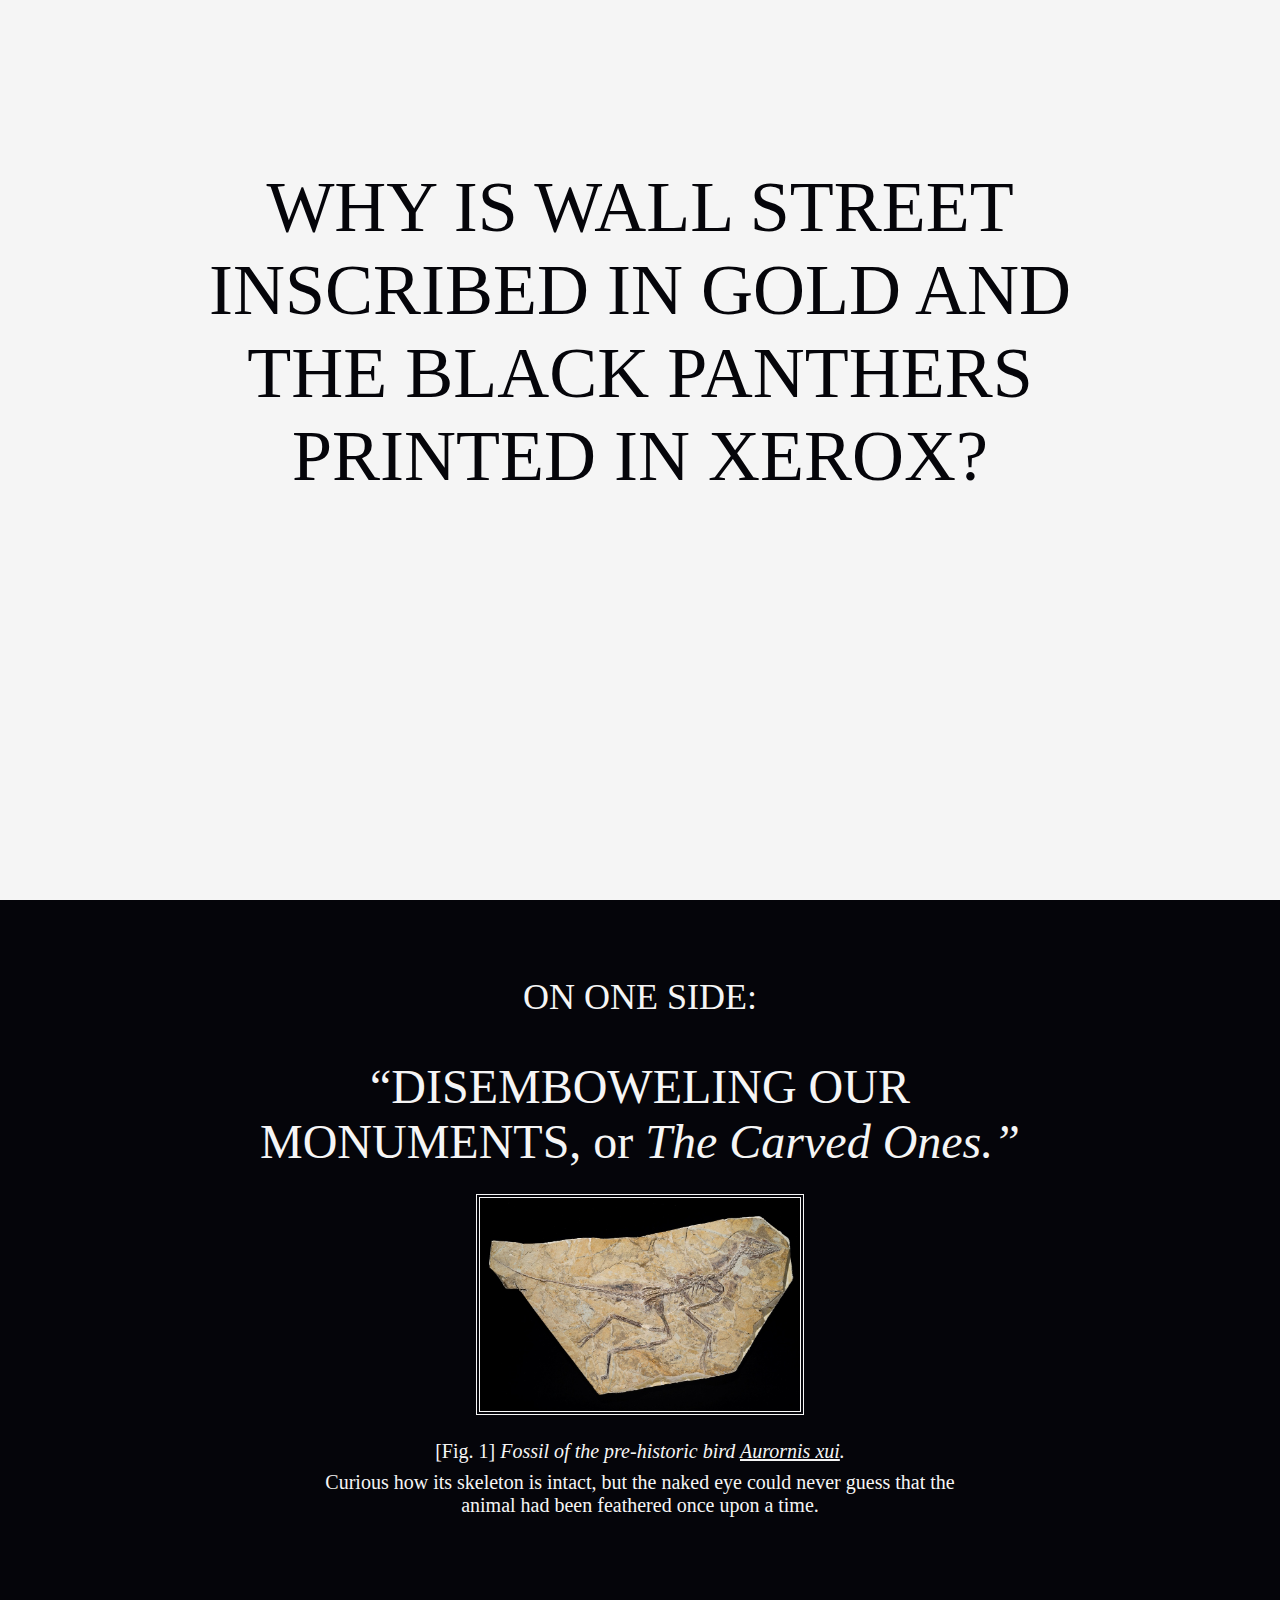
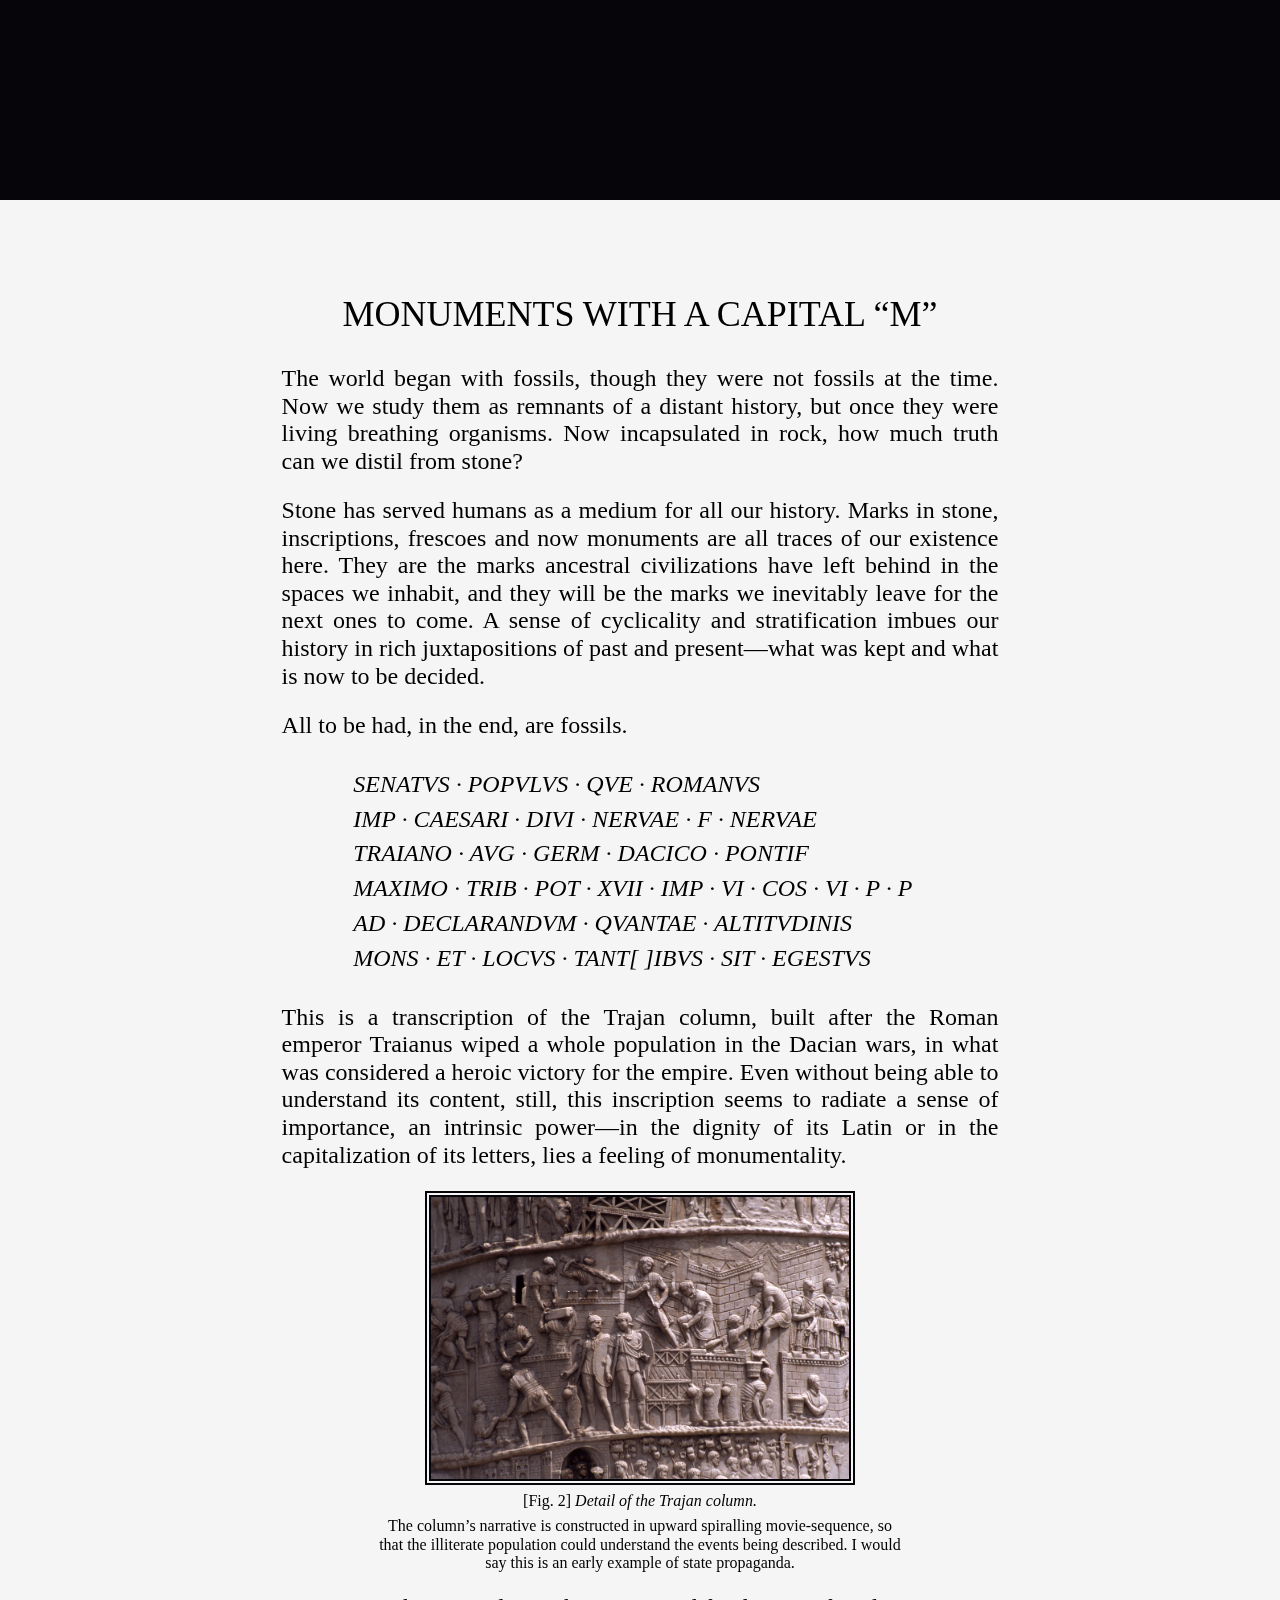
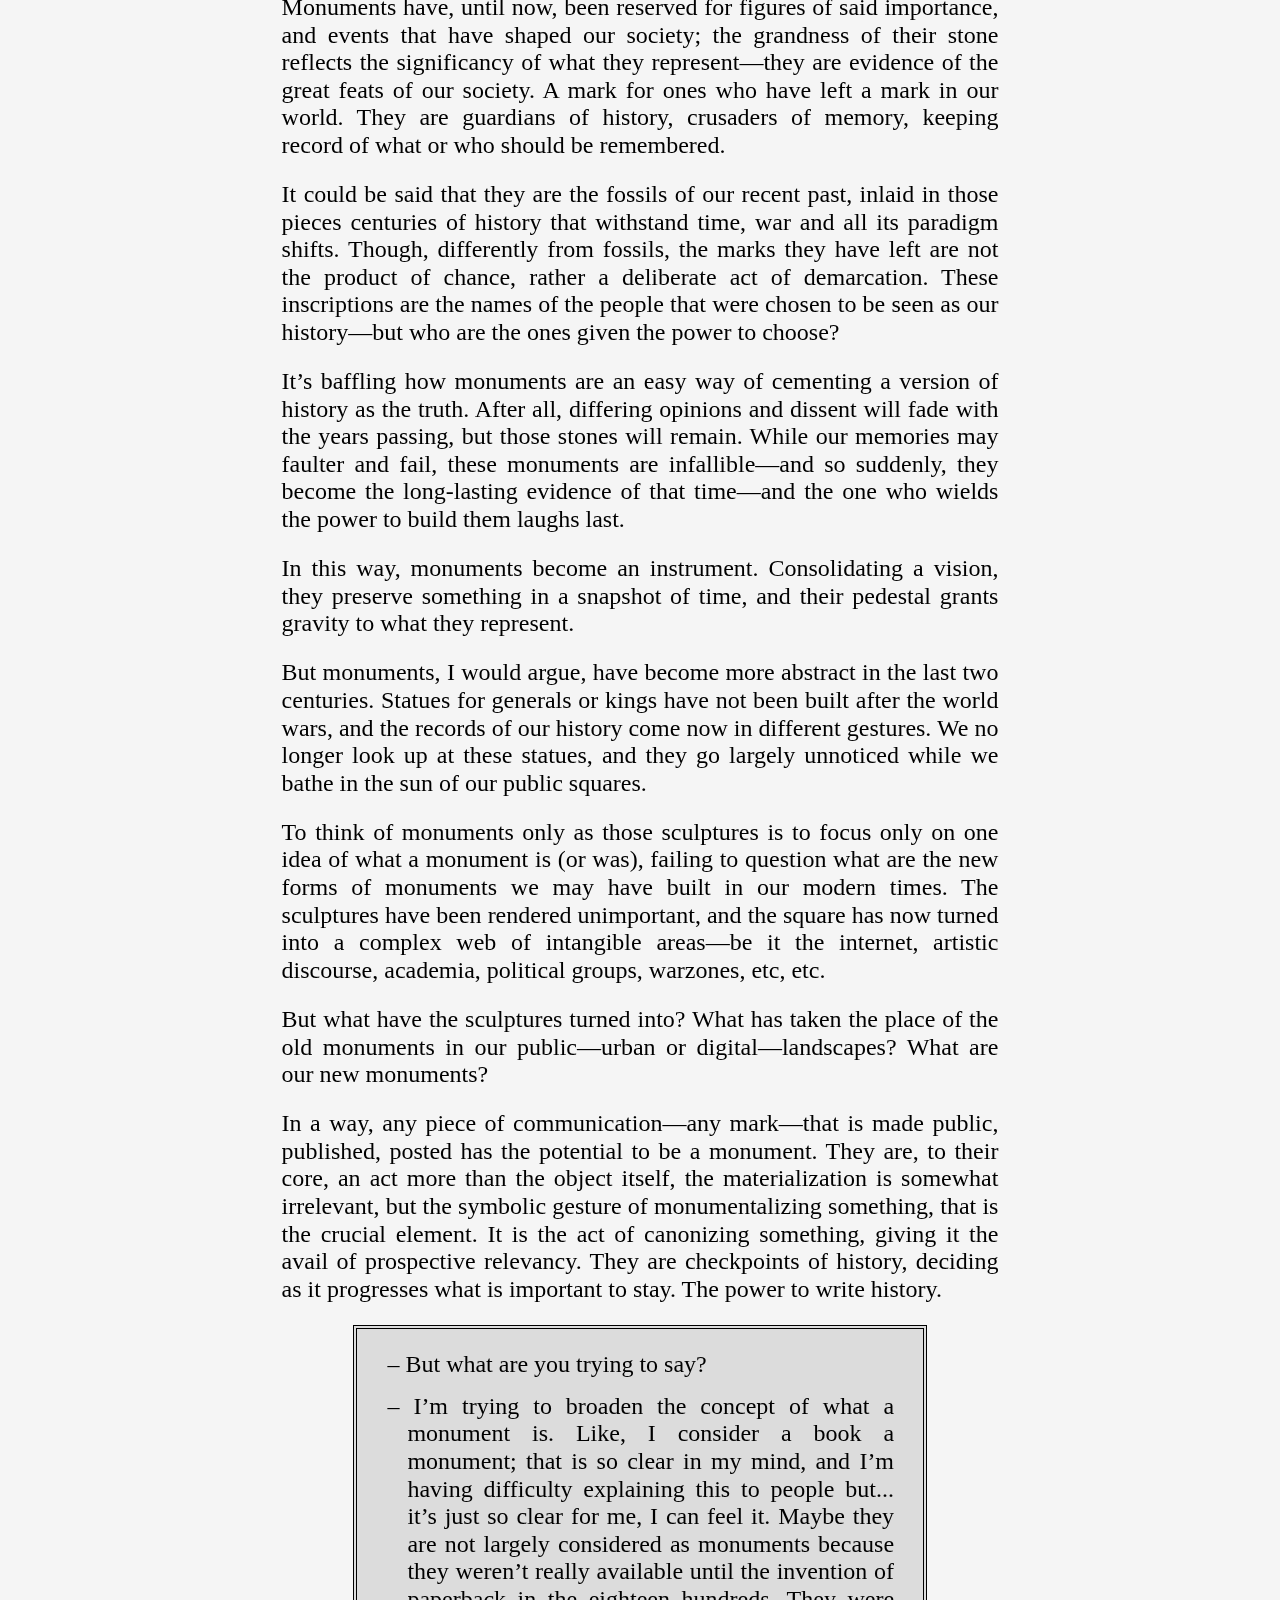
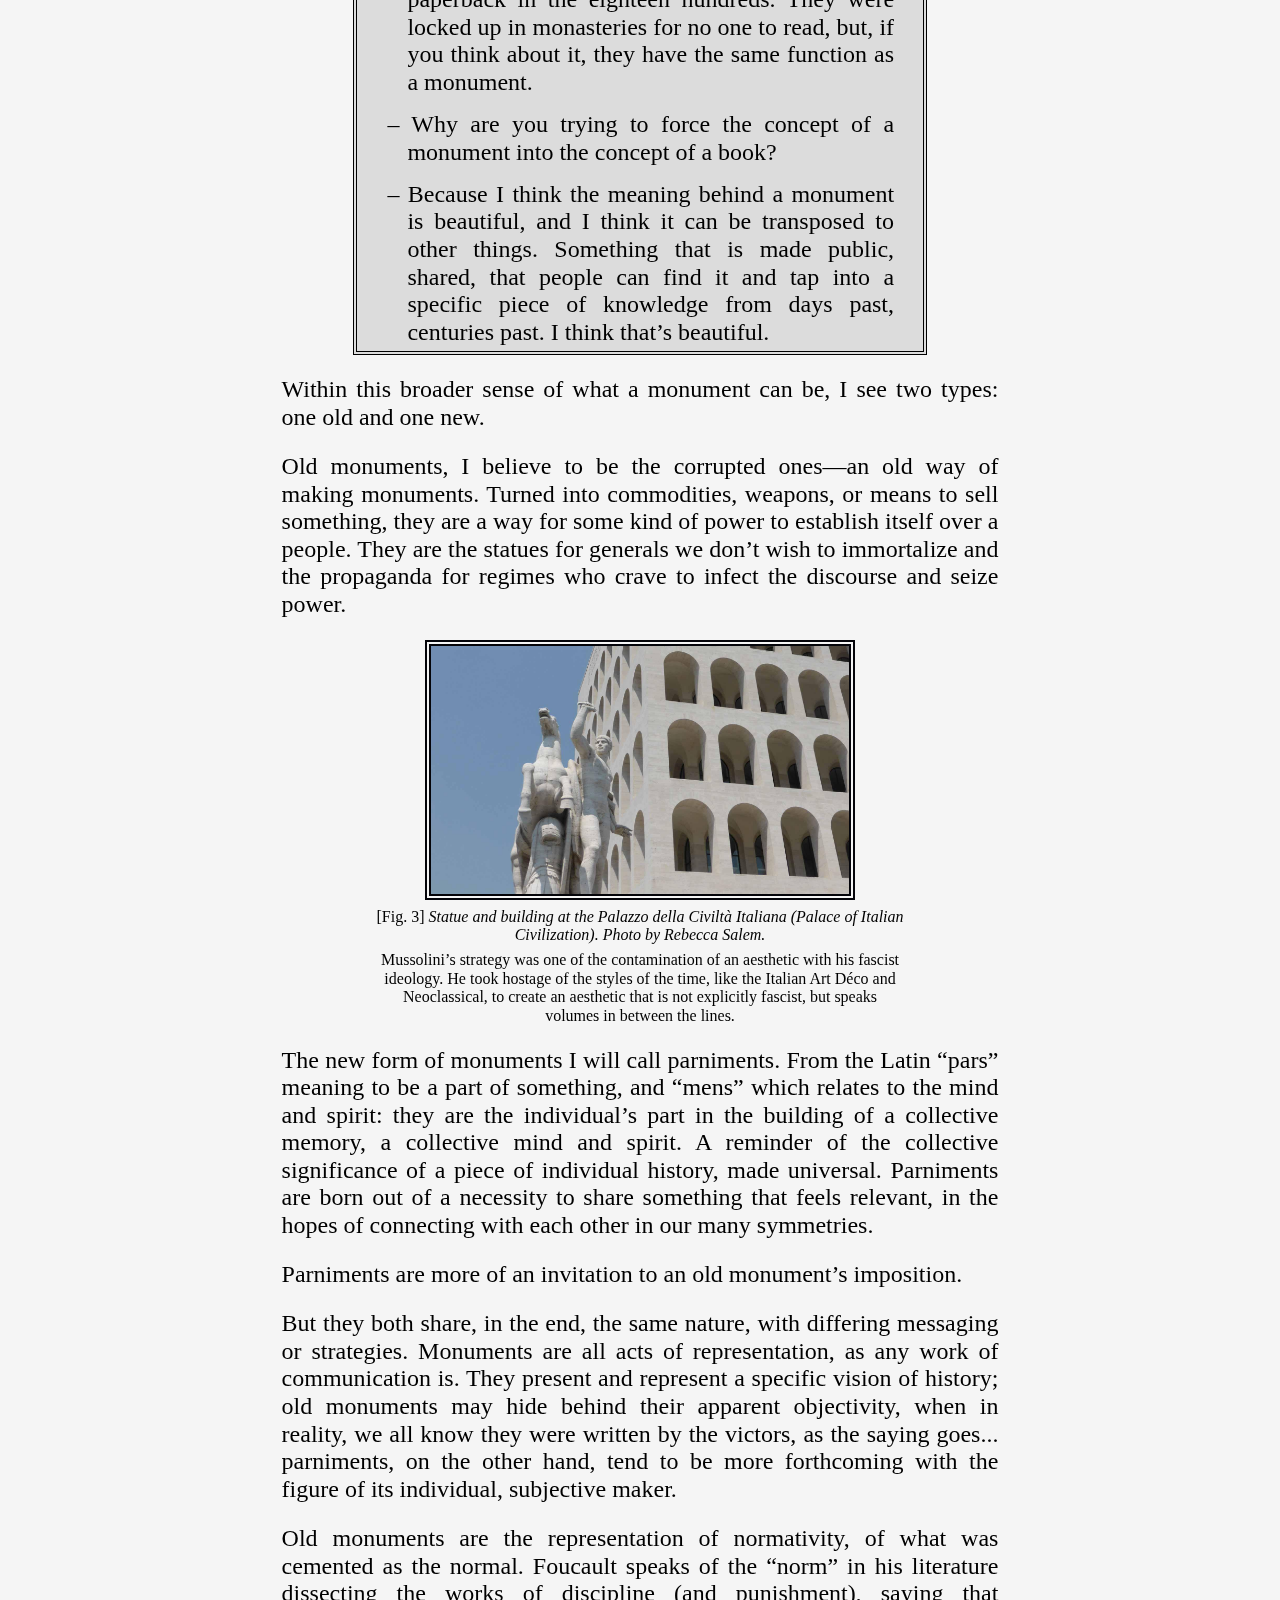
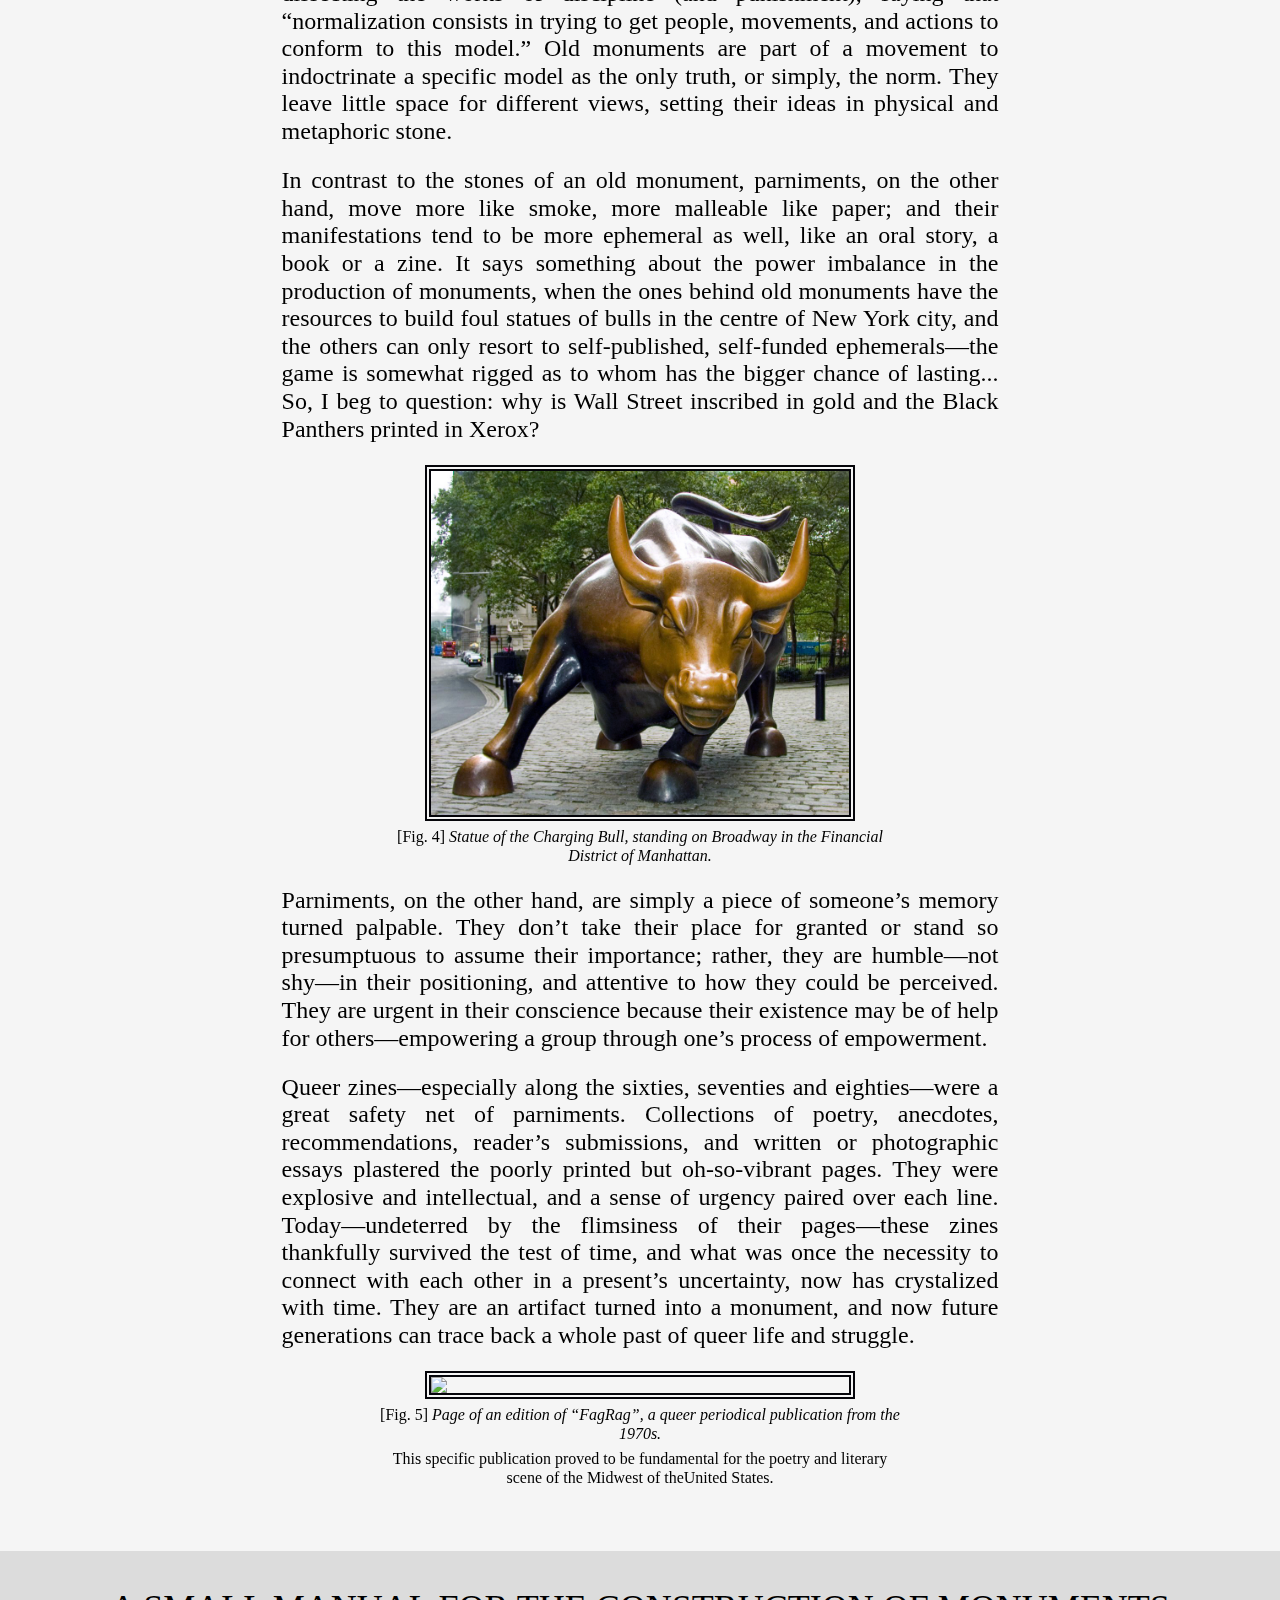
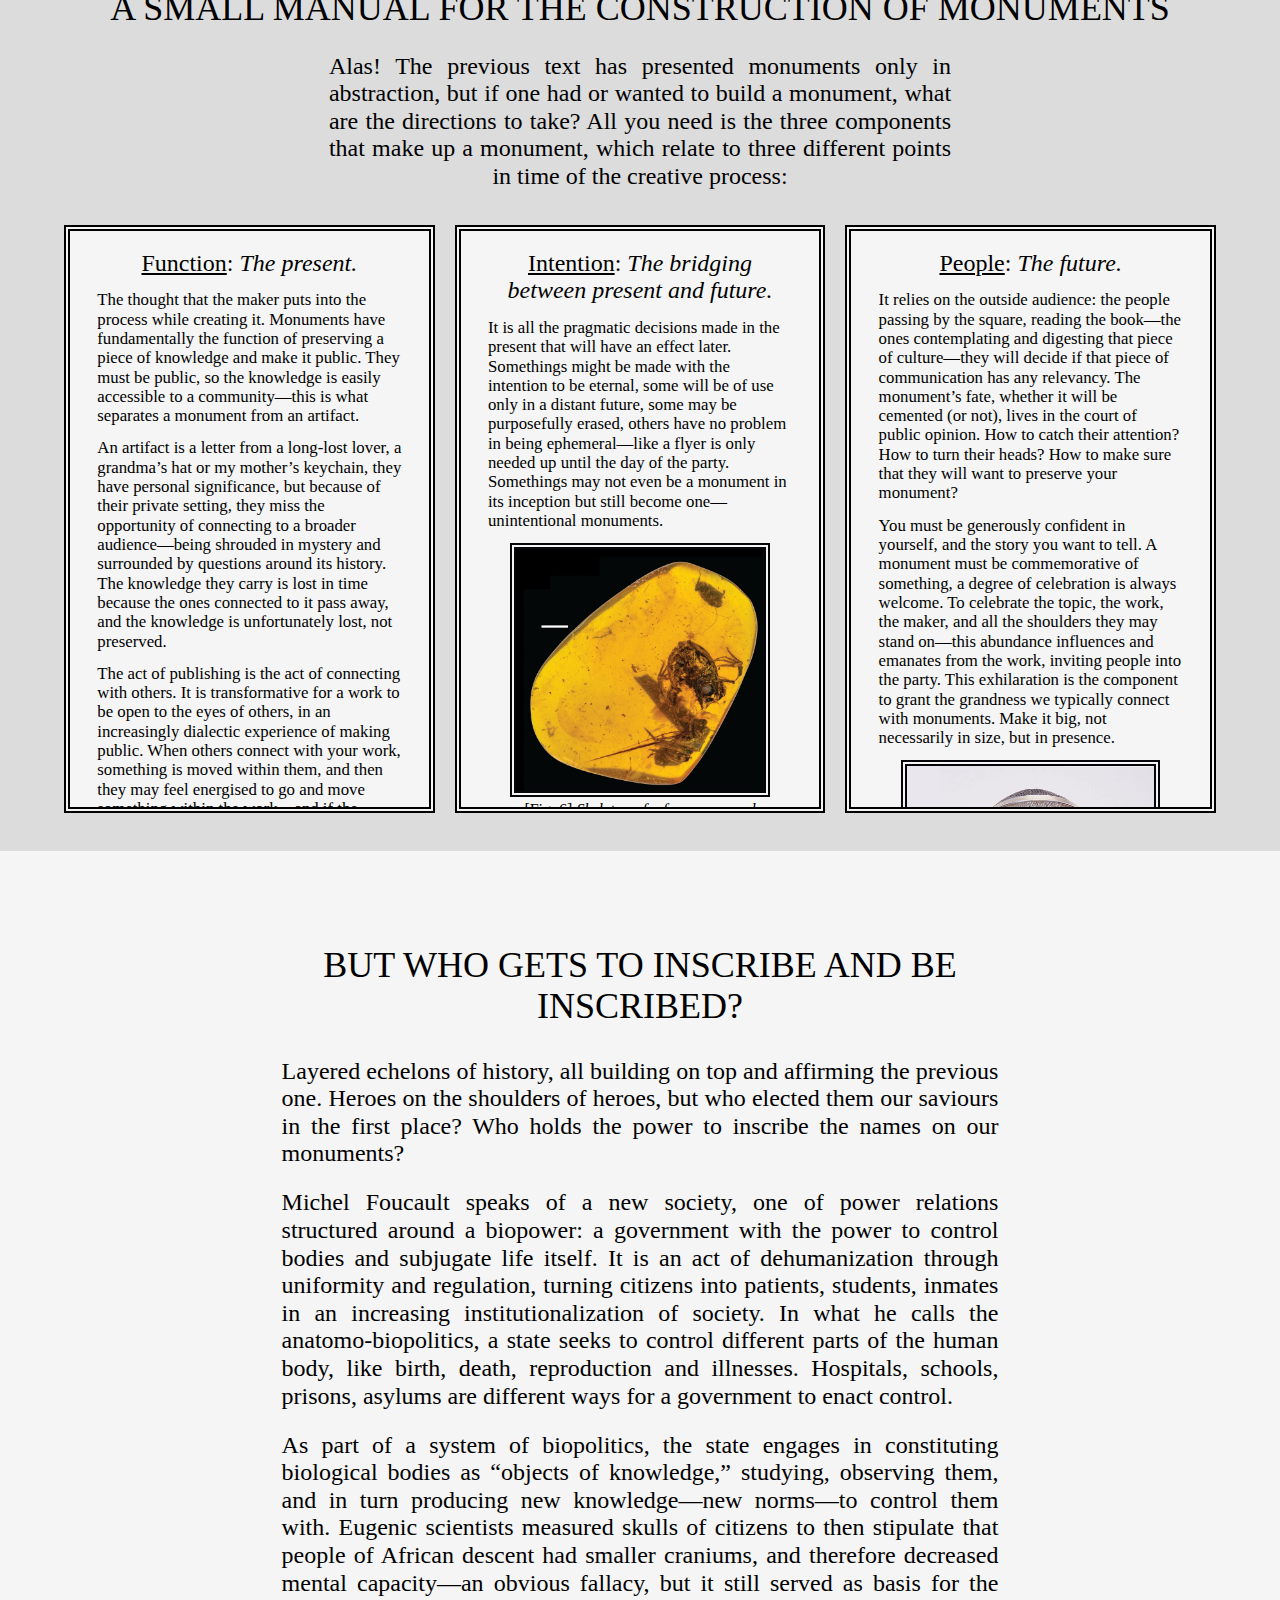
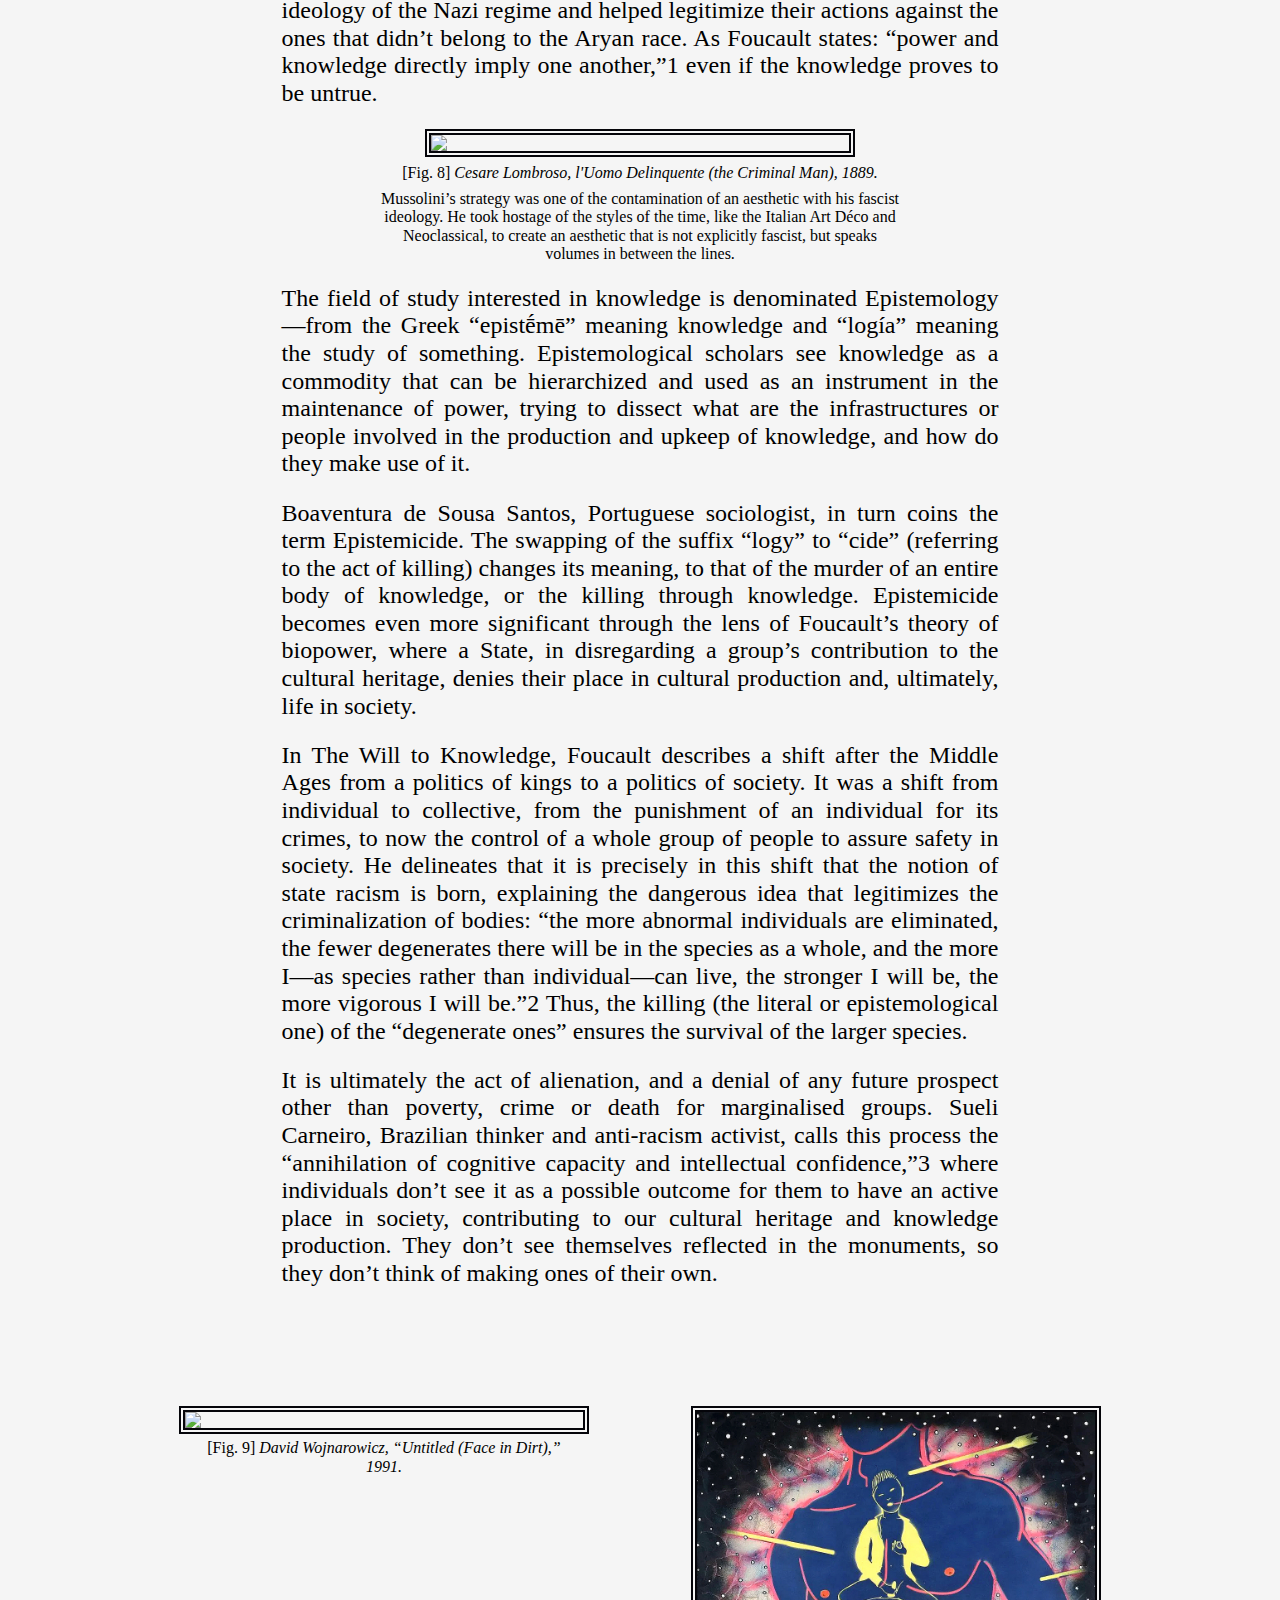
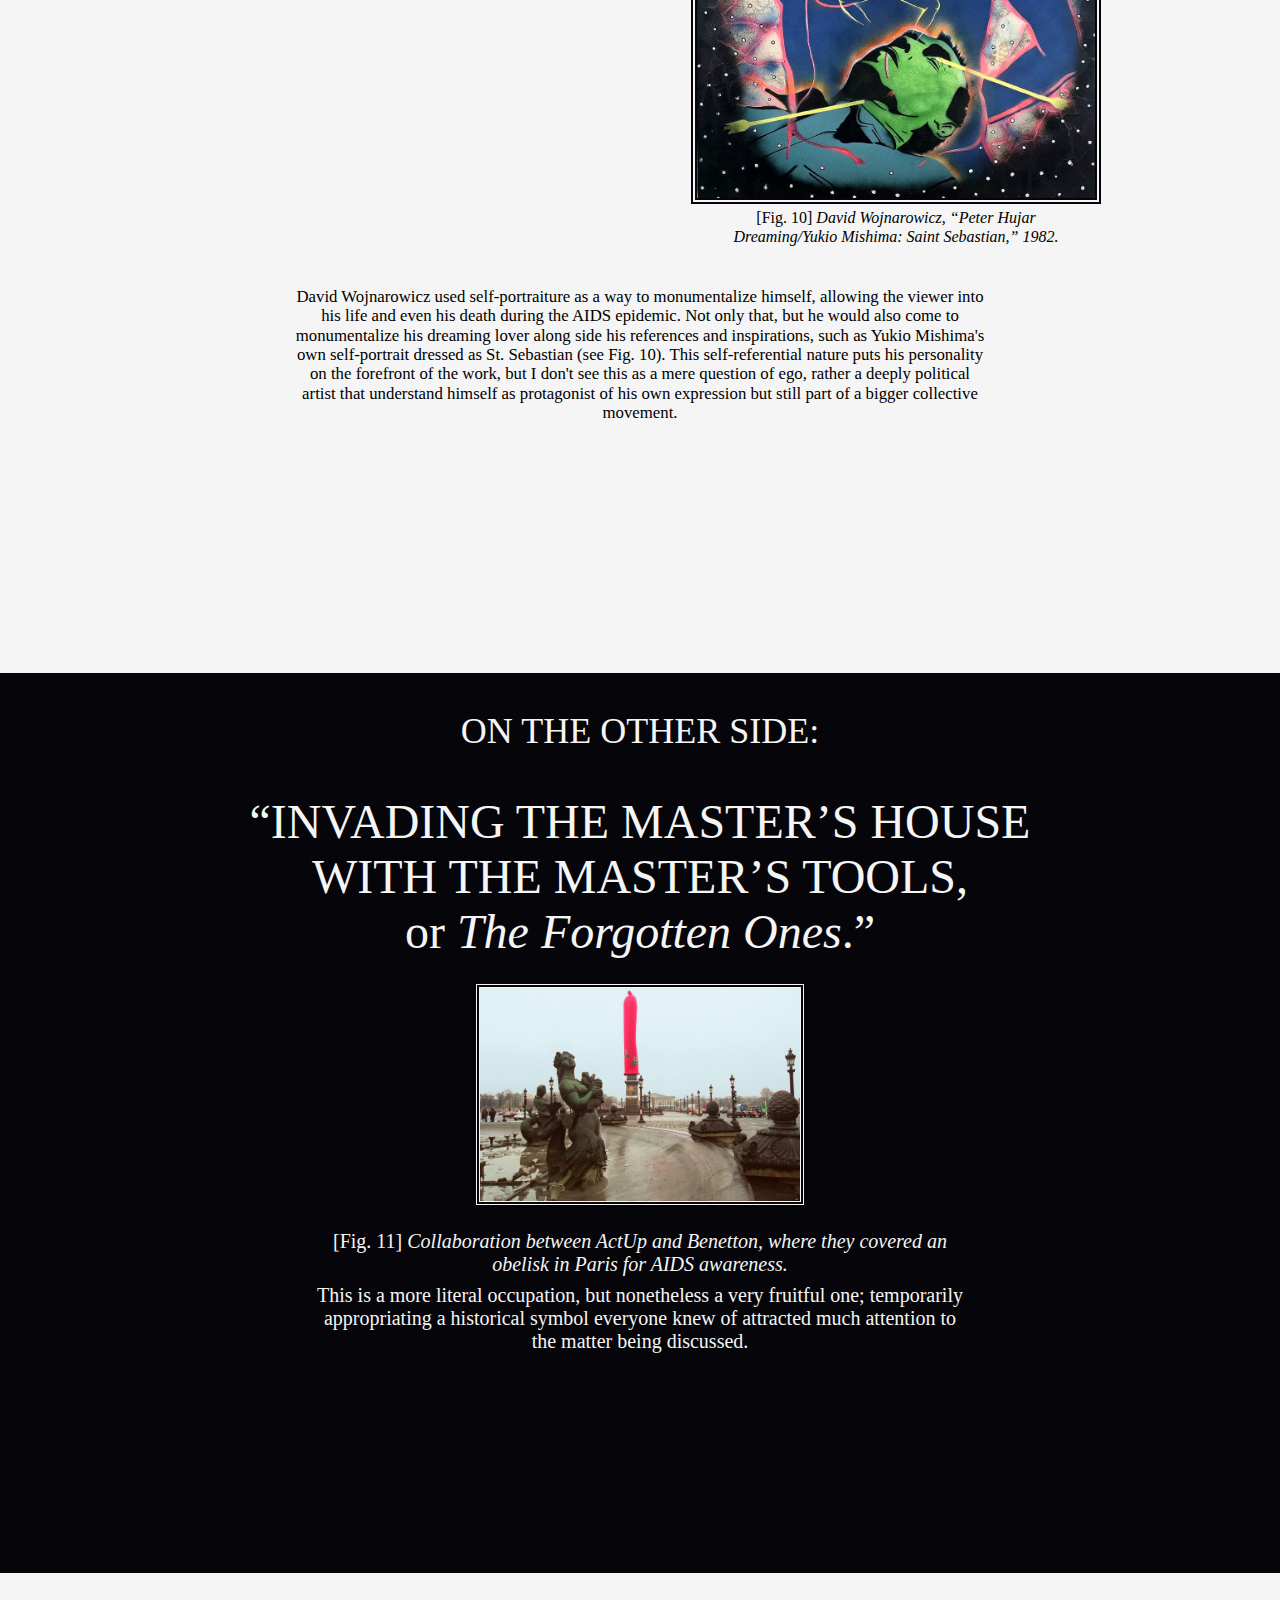
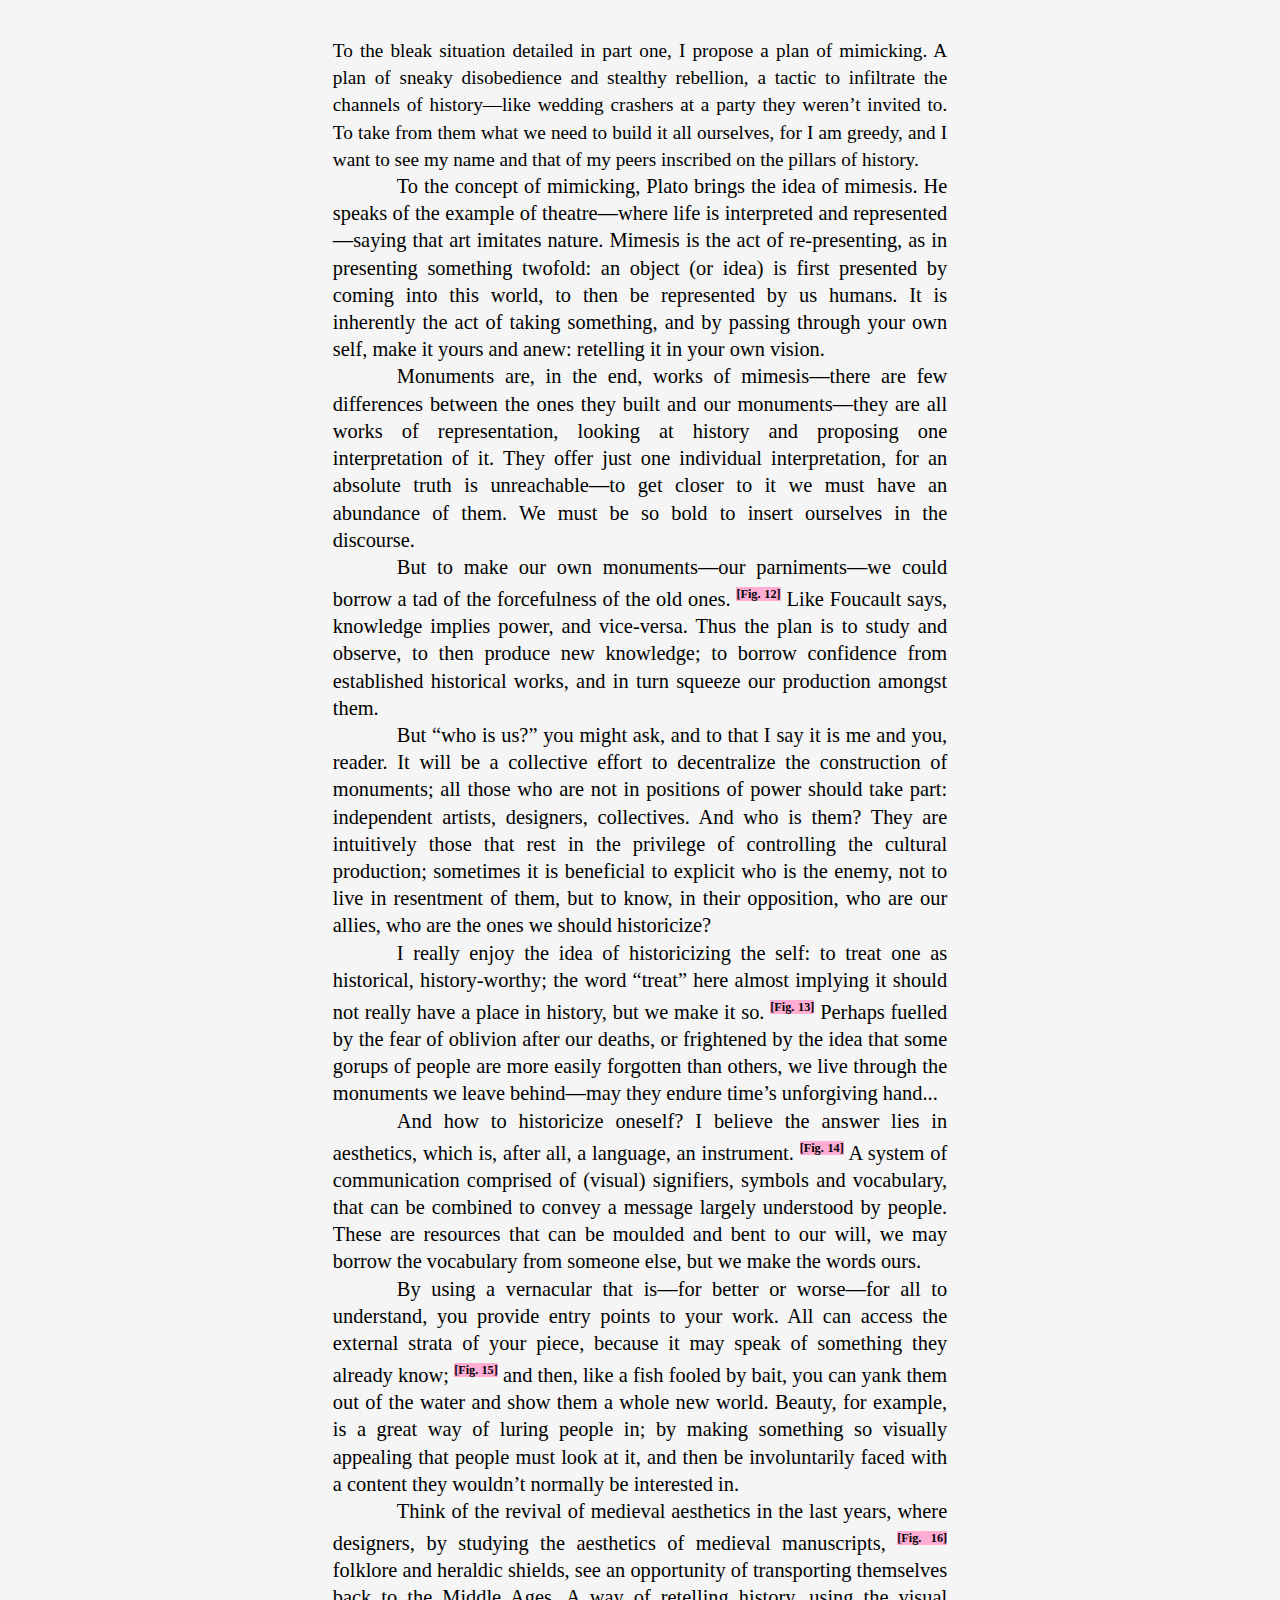
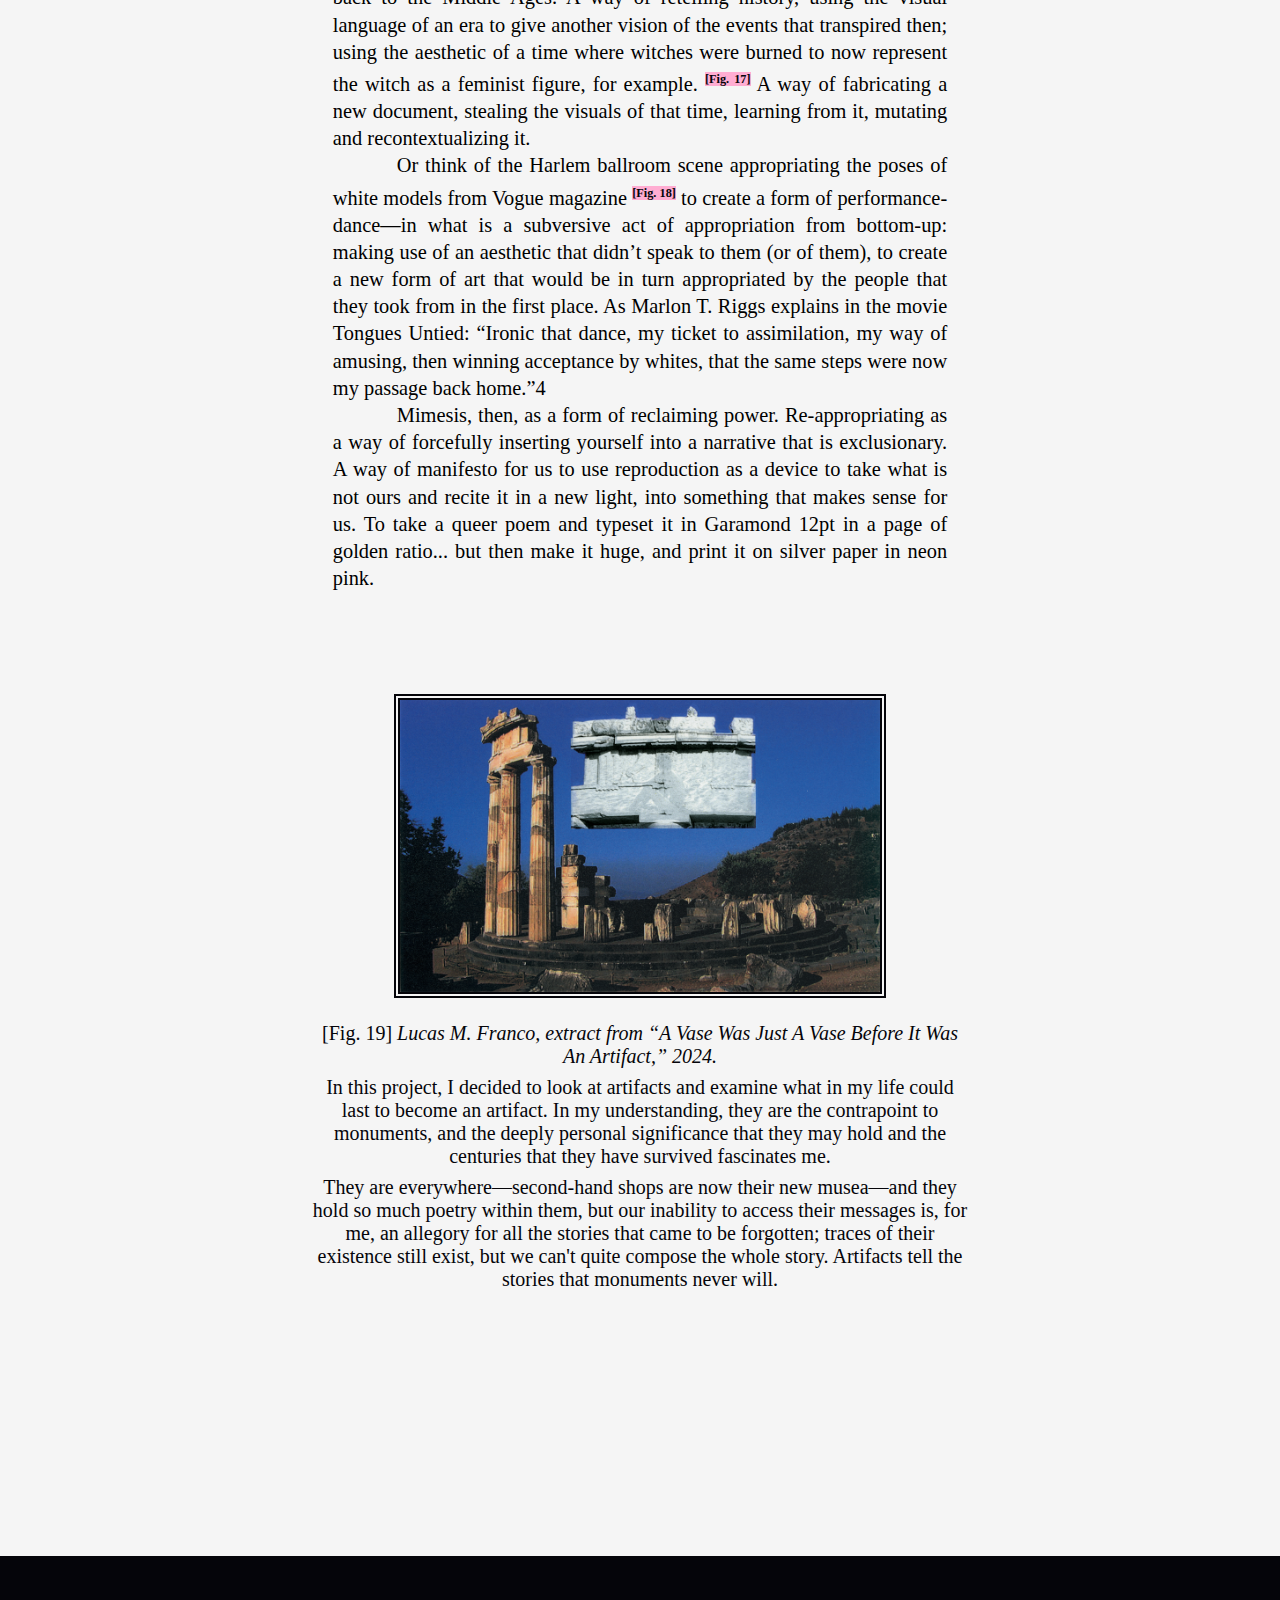
==== index.htm @ 769fe2fc "com" ====
<!DOCTYPE html>
<html lang="en">

<head>
	<meta charset="utf-8">
	<meta name="viewport" content="width=device-width, initial-scale=1.0">
	<link rel="stylesheet" href="assets/css/normalize.css">
	<link rel="stylesheet" href="assets/css/style.css?ver=1.0">
	<link href="styles.css">
	<title>WHY IS WALL STREET INSCRIBED IN GOLD AND THE BLACK PANTHERS PRINTED IN XEROX?</title>
</head>

<body>



	<div class="box">

		<div class="landing_page">
			<p class="font_landing">WHY IS WALL STREET<br>INSCRIBED IN GOLD AND<br>THE BLACK PANTHERS<br>PRINTED IN
				XEROX?</p>
		</div>

		<div class="opening">

			<p class="title" id="sub">ON ONE SIDE:</p>
			<p class="title">“DISEMBOWELING OUR MONUMENTS, or <em>The Carved Ones.”</em> </p>
			<img class="image_opening" src="assets/images/fossil.jpeg">
			<p class="title" id="caption_opening">
				[Fig. 1] <em>Fossil of the pre-historic bird <u>Aurornis xui</u>.</em>
			<p class="title" id="caption_opening">
				Curious how its skeleton is intact, but the naked eye could never guess that the animal had been
				feathered once upon a time.
			</p>

		</div>


		<div class="chapter">


			<h2 class="intro">Monuments with a capital “M”</h2>

			<p class="chapterone">

				The world began with fossils, though they were not fossils at the time. Now we study them as remnants of
				a distant history, but once they were living breathing organisms. Now incapsulated in rock, how much
				truth can we distil from stone?

			</p>

			<p class="chapterone">

				Stone has served humans as a medium for all our history. Marks in stone, inscriptions, frescoes and now
				monuments are all traces of our existence here. They are the marks ancestral civilizations have left
				behind in the spaces we inhabit, and they will be the marks we inevitably leave for the next ones to
				come. A sense of cyclicality and stratification imbues our history in rich juxtapositions of past and
				present—what was kept and what is now to be decided.


			</p>

			<p class="chapterone">
				All to be had, in the end, are fossils.
				<!-- <img id="1" class="figure" src="assets/images/trajan.jpeg"> -->

			</p>


			<p class="trajan">
				<hr>

			</p>


			<p class="trajan">
				SENATVS · POPVLVS · QVE · ROMANVS

			</p>
			<p class="trajan">
				IMP · CAESARI · DIVI · NERVAE · F · NERVAE

			</p>
			<p class="trajan">
				TRAIANO · AVG · GERM · DACICO · PONTIF
			</p>
			<p class="trajan">
				MAXIMO · TRIB · POT · XVII · IMP · VI · COS · VI · P · P
			</p>
			<p class="trajan">
				AD · DECLARANDVM · QVANTAE · ALTITVDINIS
			</p>
			<p class="trajan">
				MONS · ET · LOCVS · TANT[ ]IBVS · SIT · EGESTVS </p>

			<!-- <p class="trajan" id="trajan_figure">
				<span id="1" class="figurelink">[Figure 2] </span>
			</p> -->

			<p class="trajan">
				<hr>

			</p>

			<p class="chapterone">

				This is a transcription of the Trajan column, built after the Roman emperor Traianus wiped a whole
				population in the Dacian wars, in what was considered a heroic victory for the empire. Even without
				being able to understand its content, still, this inscription seems to radiate a sense of importance, an
				intrinsic power—in the dignity of its Latin or in the capitalization of its letters, lies a feeling of
				monumentality.

			</p>



			<img class="image_visible" src="assets/images/trajan2.jpeg">

			<p class="chapterone" id="caption">
				[Fig. 2] <em>Detail of the Trajan column.</em>
			</p>

			<p class="chapterone" id="caption">
				The column’s narrative is constructed in upward spiralling movie-sequence, so that the illiterate
				population could understand the events being described. I would say this is an early example of state
				propaganda.
			</p>

			<p class="chapterone">
				Monuments have, until now, been reserved for figures of said importance, and events that have shaped our
				society; the grandness of their stone reflects the significancy of what they represent—they are evidence
				of the great feats of our society. A mark for ones who have left a mark in our world. They are guardians
				of history, crusaders of memory, keeping record of what or who should be remembered.

			</p>

			<p class="chapterone">

				It could be said that they are the fossils of our recent past, inlaid in those pieces centuries of
				history that withstand time, war and all its paradigm shifts. Though, differently from fossils, the
				marks they have left are not the product of chance, rather a deliberate act of demarcation. These
				inscriptions are the names of the people that were chosen to be seen as our history—but who are the ones
				given the power to choose?

			</p>
			<p class="chapterone">

				It’s baffling how monuments are an easy way of cementing a version of history as the truth. After all,
				differing opinions and dissent will fade with the years passing, but those stones will remain. While our
				memories may faulter and fail, these monuments are infallible—and so suddenly, they become the
				long-lasting evidence of that time—and the one who wields the power to build them laughs last.


			</p>

			<p class="chapterone">

				In this way, monuments become an instrument. Consolidating a vision, they preserve something in a
				snapshot of time, and their pedestal grants gravity to what they represent.

			</p>

			<p class="chapterone">

				But monuments, I would argue, have become more abstract in the last two centuries. Statues for generals
				or kings have not been built after the world wars, and the records of our history come now in different
				gestures. We no longer look up at these statues, and they go largely unnoticed while we bathe in the sun
				of our public squares.


			</p>

			<p class="chapterone">

				To think of monuments only as those sculptures is to focus only on one idea of what a monument is (or
				was), failing to question what are the new forms of monuments we may have built in our modern times. The
				sculptures have been rendered unimportant, and the square has now turned into a complex web of
				intangible areas—be it the internet, artistic discourse, academia, political groups, warzones, etc, etc.


			</p>

			<p class="chapterone">

				But what have the sculptures turned into? What has taken the place of the old monuments in our
				public—urban or digital—landscapes? What are our new monuments?


			</p>

			<p class="chapterone">

				In a way, any piece of communication—any mark—that is made public, published, posted has the potential
				to be a monument. They are, to their core, an act more than the object itself, the materialization is
				somewhat irrelevant, but the symbolic gesture of monumentalizing something, that is the crucial element.
				It is the act of canonizing something, giving it the avail of prospective relevancy. They are
				checkpoints of history, deciding as it progresses what is important to stay. The power to write history.


			</p>

			<div class="conversation_wrapper">
				<p class="chapterone" id="conversation">

					– But what are you trying to say?


				</p>

				<p class="chapterone" id="conversation">

					– I’m trying to broaden the concept of what a monument is. Like, I consider a book a monument; that
					is
					so clear in my mind, and I’m having difficulty explaining this to people but... it’s just so clear
					for
					me, I can feel it. Maybe they are not largely considered as monuments because they weren’t really
					available until the invention of paperback in the eighteen hundreds. They were locked up in
					monasteries
					for no one to read, but, if you think about it, they have the same function as a monument.


				</p>

				<p class="chapterone" id="conversation">

					– Why are you trying to force the concept of a monument into the concept of a book?


				</p>

				<p class="chapterone" id="conversation">

					– Because I think the meaning behind a monument is beautiful, and I think it can be transposed to
					other
					things. Something that is made public, shared, that people can find it and tap into a specific piece
					of
					knowledge from days past, centuries past. I think that’s beautiful.


				</p>

				<p class="chapterone" id="conversation">

					– Then you’re speaking of artifacts?


				</p>

				<p class="chapterone" id="conversation">

					– Yes! And no, they’re similar... but artifacts weren’t made with the idea of having to last
					centuries,
					they just happened to survive time. Monuments are made with the intent of existing for a long time.
					Like, a book is bound, sturdy, and has something to “cover” all the pages because it wants to exist
					for
					long—so you can read it, put it on the shelf, come back to it, give it to your children... pass
					around
					the knowledge stored in it.


				</p>

				<p class="chapterone" id="conversation">

					– So, a plastic bag is a monument.


				</p>

				<p class="chapterone" id="conversation">

					– What? No... why would you think that?


				</p>

				<p class="chapterone" id="conversation">

					– Well, it lasts a long time, and it carries a certain kind of knowledge; if you are an
					anthropologist
					three thousand years from now, you can learn a lot from a plastic bag from 2023.


				</p>

				<p class="chapterone" id="conversation">

					– Yea, but the plastic bag doesn’t have the function of carrying a piece of knowledge, it has the
					function of carrying things. Also, it wasn’t made with the intention of lasting a long time, that’s
					just
					a consequence of using something made from petroleum.


				</p>

				<p class="chapterone" id="conversation">

					– What if I print the Rosetta stone on a plastic bag?


				</p>

				<p class="chapterone" id="conversation">

					– Yeah then, sure, if you want it to be a monument so bad...


				</p>

				<p class="chapterone" id="conversation">

					– ... But I still don’t get it, the concept of a book is beautiful by itself, why do you need to add
					another meaning to it?


				</p>

				<p class="chapterone" id="conversation">

					– Because there is a certain way that people relate to monuments, when something is monumental—there
					is
					even a word that derives from it, something that is imposing, grand, respectable, stately... I want
					people to feel that same respect towards other forms of communication.


				</p>

				<p class="chapterone" id="conversation">

					– Maybe your thesis should be a big propaganda for books, then...


				</p>

				<p class="chapterone" id="conversation">

					– Yea maybe that’s what it is in the end.


				</p>

				<p class="chapterone" id="conversation">

					– It was never about monuments.


				</p>

			</div>


			<p class="chapterone">

				Within this broader sense of what a monument can be, I see two types: one old and one new.

			</p>

			<p class="chapterone">

				Old monuments, I believe to be the corrupted ones—an old way of making monuments. Turned into
				commodities, weapons, or means to sell something, they are a way for some kind of power to establish
				itself over a people. They are the statues for generals we don’t wish to immortalize and the propaganda
				for regimes who crave to infect the discourse and seize power.

			</p>

			<img class="image_visible" src="assets/images/fascism.jpeg">

			<p class="chapterone" id="caption">
				[Fig. 3] <em>Statue and building at the Palazzo della Civiltà Italiana (Palace of Italian
					Civilization). Photo by Rebecca Salem. </em>
			</p>

			<p class="chapterone" id="caption">
				Mussolini’s strategy was one of the contamination of an aesthetic with his fascist ideology. He took
				hostage of the styles of the time, like the Italian Art Déco and Neoclassical, to create an aesthetic
				that is not explicitly fascist, but speaks volumes in between the lines.
			</p>

			<p class="chapterone">

				The new form of monuments I will call parniments. From the Latin “pars” meaning to be a part of
				something, and “mens” which relates to the mind and spirit: they are the individual’s part in the
				building of a collective memory, a collective mind and spirit. A reminder of the collective significance
				of a piece of individual history, made universal. Parniments are born out of a necessity to share
				something that feels relevant, in the hopes of connecting with each other in our many symmetries.

			</p>

			<p class="chapterone">

				Parniments are more of an invitation to an old monument’s imposition.


			</p>

			<p class="chapterone">

				But they both share, in the end, the same nature, with differing messaging or strategies. Monuments are
				all acts of representation, as any work of communication is. They present and represent a specific
				vision of history; old monuments may hide behind their apparent objectivity, when in reality, we all
				know they were written by the victors, as the saying goes... parniments, on the other hand, tend to be
				more forthcoming with the figure of its individual, subjective maker.


			</p>

			<p class="chapterone">

				Old monuments are the representation of normativity, of what was cemented as the normal. Foucault speaks
				of the “norm” in his literature dissecting the works of discipline (and punishment), saying that
				“normalization consists in trying to get people, movements, and actions to conform to this model.” Old
				monuments are part of a movement to indoctrinate a specific model as the only truth, or simply, the
				norm. They leave little space for different views, setting their ideas in physical and metaphoric stone.


			</p>

			<p class="chapterone">

				In contrast to the stones of an old monument, parniments, on the other hand, move more like smoke, more
				malleable like paper; and their manifestations tend to be more ephemeral as well, like an oral story, a
				book or a zine. It says something about the power imbalance in the production of monuments, when the
				ones behind old monuments have the resources to build foul statues of bulls in the centre of New York
				city, and the others can only resort to self-published, self-funded ephemerals—the game is somewhat
				rigged as to whom has the bigger chance of lasting... So, I beg to question: why is Wall Street
				inscribed in gold and the Black Panthers printed in Xerox?


			</p>

			<img class="image_visible" src="assets/images/bull.jpeg">

			<p class="chapterone" id="caption">
				[Fig. 4] <em>Statue of the Charging Bull, standing on Broadway in the Financial District of
					Manhattan.</em>
			</p>


			<p class="chapterone">

				Parniments, on the other hand, are simply a piece of someone’s memory turned palpable. They don’t take
				their place for granted or stand so presumptuous to assume their importance; rather,
				they are humble—not shy—in their positioning, and attentive to how they could be perceived. They are
				urgent in their conscience because their existence may be of help for others—empowering a group through
				one’s process of empowerment.


			</p>

			<p class="chapterone">

				Queer zines—especially along the sixties, seventies and eighties—were a great safety net of parniments.
				Collections of poetry, anecdotes, recommendations, reader’s submissions, and written or photographic
				essays
				plastered the poorly printed but oh-so-vibrant pages. They were explosive and intellectual, and a sense
				of urgency paired over each line. Today—undeterred by the flimsiness of their pages—these zines
				thankfully survived the test of time, and what was once the necessity to connect with each other in a
				present’s uncertainty, now has crystalized with time. They are an artifact turned into a monument, and
				now future generations can trace back a whole past of queer life and struggle.


			</p>

			<img class="image_visible" src="assets/images/fagrag.png">

			<p class="chapterone" id="caption">
				[Fig. 5] <em>Page of an edition of “FagRag”, a queer periodical publication from the 1970s.</em>
			</p>

			<p class="chapterone" id="caption">
				This specific publication proved to be fundamental for the poetry and literary scene of the Midwest of
				theUnited States.

			</p>


		</div>


	</div>

	<div class="box">


		<div class="opening" id="manual">



			<h2 class="intro" id="intro_manual">A SMALL MANUAL FOR THE CONSTRUCTION OF MONUMENTS</h2>

			<p class="manual_intro_paragraph">
				Alas! The previous text has presented monuments only in abstraction, but if one had or
				wanted to build a monument, what are the directions to take? All you need is the three components that
				make up a monument, which relate to
				three different points in time of the creative process: </p>


			<div class="manual_container">
				<div class="manual_column">

					<p class="manual_paragraph" id="manual_title">
						<u>Function</u>: <em>The present.</em>
					</p>

					<p class="manual_paragraph">
						The thought that the maker puts into the process while creating it. Monuments have fundamentally
						the
						function of preserving a piece of knowledge and make it public. They must be public, so the
						knowledge is easily accessible to a community—this is what separates a monument from an
						artifact.

					</p>
					<p class="manual_paragraph">
						An artifact is a letter from a long-lost lover, a grandma’s hat or my mother’s keychain, they
						have
						personal significance, but because of their private setting, they miss the opportunity of
						connecting
						to a broader audience—being shrouded in mystery and surrounded by questions around its history.
						The
						knowledge they carry is lost in time because the ones connected to it pass away, and the
						knowledge
						is unfortunately lost, not preserved.
					</p>

					<p class="manual_paragraph">
						The act of publishing is the act of connecting with others. It is transformative for a work to
						be
						open to the eyes of others, in an increasingly dialectic experience of making public. When
						others
						connect with your work, something is moved within them, and then they may feel energised to go
						and
						move something within the work—and if the maker is attentive and open to it, the results can
						prove
						to be quite fruitful.

					</p>

					<img class="image_visible" id="image_manual" src="assets/images/manuscript2.jpeg">

					<p class="chapterone" id="caption">
						[Fig. 5] <em>A medieval manuscript without its cover; it is astonishing how the structure of a
							book is robust and can last for centuries.</em>
					</p>
				</div>


				<div class="manual_column">

					<p class="manual_paragraph" id="manual_title">
						<u>Intention</u>: <em>The bridging between present and future.</em>
					</p>

					<p class="manual_paragraph">
						It is all the pragmatic decisions made in the present that will have an effect later. Somethings
						might be made with the intention to be eternal, some will be of use only in a distant future,
						some may be purposefully erased, others have no problem in being ephemeral—like a flyer is only
						needed up until the day of the party. Somethings may not even be a monument in its inception but
						still become one—unintentional monuments.

					</p>


					<img class="image_visible" id="image_manual" src="assets/images/amber.png">

					<p class="chapterone" id="caption">
						[Fig. 6] <em>Skeleton of a frog preserved in Burmese amber. </em>
					</p>

					<p class="chapterone" id="caption">
						Arbitrary, unintentional monuments can trap a certain zeitgeist and preserve it for the future, like a frog trapped in an amber fossil.
					</p>


					<p class="manual_paragraph">
						But fundamentally, a monument has the intention of lasting for quite some time. They must, so
						the knowledge is available for future generations.
					</p>

					<p class="manual_paragraph">
						Thinking of the time component of your work also changes the way to relate to it. It’s a way of
						elevating and respecting it: to know that what you have made is valuable and should withstand
						time. You and your vision should be historicized because it may be relevant to your (future)
						peers.
					</p>
				</div>


				<div class="manual_column">

					<p class="manual_paragraph" id="manual_title">
						<u>People</u>: <em>The future.</em>
					</p>

					<p class="manual_paragraph">
						It relies on the outside audience: the people passing by the square, reading the book—the ones
						contemplating and digesting that piece of culture—they will decide if that piece of
						communication has any relevancy. The monument’s fate, whether it will be cemented (or not),
						lives in the court of public opinion. How to catch their attention? How to turn their heads? How
						to make sure that they will want to preserve your monument?

					</p>
					<p class="manual_paragraph">
						You must be generously confident in yourself, and the story you want to tell. A monument must be
						commemorative of something, a degree of celebration is always welcome. To celebrate the topic,
						the work, the maker, and all the shoulders they may stand on—this abundance influences and
						emanates from the work, inviting people into the party. This exhilaration is the component to
						grant the grandness we typically connect with monuments. Make it big, not necessarily in size,
						but in presence.
					</p>

					<img class="image_visible" id="image_manual" src="assets/images/child.jpg">

					<p class="chapterone" id="caption">
						[Fig. 7] <em>Louise Bourgeois, The Woven Child.</em>
					</p>

					<p class="chapterone" id="caption">
						In this tiny sculpture Bourgeois explores similar themes as the ones shown in her more famous and gigantic “Maman” spider sculptures. Even with its size, it carries just as much monumentality when talking about themes of motherhood, care and her own relationship with her mother, who was a textile craftswoman.
					</p>

				</div>




			</div>



		</div>

		<div class="chapter">

			<h2 class="intro">BUT WHO GETS TO INSCRIBE AND BE INSCRIBED?</h2>

			<p class="chapterone">
				Layered echelons of history, all building on top and affirming the previous one. Heroes on the shoulders
				of heroes, but who elected them our saviours in the first place? Who holds the power to inscribe the
				names on our monuments?
			</p>

			<p class="chapterone">
				Michel Foucault speaks of a new society, one of power relations structured around a biopower: a
				government with the power to control bodies and subjugate life itself. It is an act of dehumanization
				through uniformity and regulation, turning citizens into patients, students, inmates in an increasing
				institutionalization of society. In what he calls the anatomo-biopolitics, a state seeks to control
				different parts of the human body, like birth, death, reproduction and illnesses. Hospitals, schools,
				prisons, asylums are different ways for a government to enact control.
			</p>

			<p class="chapterone">
				As part of a system of biopolitics, the state engages in constituting biological bodies as “objects of
				knowledge,” studying, observing them, and in turn producing new knowledge—new norms—to control them
				with. Eugenic scientists measured skulls of citizens to then stipulate that people of African descent
				had smaller craniums, and therefore decreased mental capacity—an obvious fallacy, but it still served as
				basis for the ideology of the Nazi regime and helped legitimize their actions against the ones that
				didn’t belong to the Aryan race. As Foucault states: “power and knowledge directly imply one another,”1
				even if the knowledge proves to be untrue.

			</p>

			<img class="image_visible" src="assets/images/eugenics.png">

			<p class="chapterone" id="caption">
				[Fig. 8] <em>Cesare Lombroso, l'Uomo Delinquente (the Criminal Man), 1889. </em>
			</p>

			<p class="chapterone" id="caption">
				Mussolini’s strategy was one of the contamination of an aesthetic with his fascist ideology. He took
				hostage of the styles of the time, like the Italian Art Déco and Neoclassical, to create an aesthetic
				that is not explicitly fascist, but speaks volumes in between the lines.
			</p>

			<p class="chapterone">
				The field of study interested in knowledge is denominated Epistemology—from the Greek “epistḗmē” meaning
				knowledge and “logía” meaning the study of something. Epistemological scholars see knowledge as a
				commodity that can be hierarchized and used as an instrument in the maintenance of power, trying to
				dissect what are the infrastructures or people involved in the production and upkeep of knowledge, and
				how do they make use of it.




			</p>

			<p class="chapterone">

				Boaventura de Sousa Santos, Portuguese sociologist, in turn coins the term Epistemicide. The swapping of
				the suffix “logy” to “cide” (referring to the act of killing) changes its meaning, to that of the murder
				of an entire body of knowledge, or the killing through knowledge. Epistemicide becomes even more
				significant through the lens of Foucault’s theory of biopower, where a State, in disregarding a group’s
				contribution to the cultural heritage, denies their place in cultural production and, ultimately, life
				in society.


			</p>

			<p class="chapterone">

				In The Will to Knowledge, Foucault describes a shift after the Middle Ages from a politics of kings to a
				politics of society. It was a shift from individual to collective, from the punishment of an individual
				for its crimes, to now the control of a whole group of people to assure safety in society. He delineates
				that it is precisely in this shift that the notion of state racism is born, explaining the dangerous
				idea that legitimizes the criminalization of bodies: “the more abnormal individuals are eliminated, the
				fewer degenerates there will be in the species as a whole, and the more I—as species rather than
				individual—can live, the stronger I will be, the more vigorous I will be.”2 Thus, the killing (the
				literal or epistemological one) of the “degenerate ones” ensures the survival of the larger species.
			</p>

			<p class="chapterone">

				It is ultimately the act of alienation, and a denial of any future prospect other than poverty, crime or
				death for marginalised groups. Sueli Carneiro, Brazilian thinker and anti-racism activist, calls this
				process the “annihilation of cognitive capacity and intellectual confidence,”3 where individuals don’t
				see it as a possible outcome for them to have an active place in society, contributing to our cultural
				heritage and knowledge production. They don’t see themselves reflected in the monuments, so they don’t
				think of making ones of their own.
			</p>




		</div>

		<div class="opening" id="david">







			<div class="manual_container" id="david_container">



				<div class="manual_column" id="david_column">




					<img class="image_visible" id="image_manual" src="assets/images/david2.jpg">

					<p class="chapterone" id="caption">
						[Fig. 9] <em>David Wojnarowicz, “Untitled (Face in Dirt),” 1991.</em>
					</p>



				</div>


				<div class="manual_column" id="david_column">



					<img class="image_visible" id="image_manual" src="assets/images/david.jpg">

					<p class="chapterone" id="caption">
						[Fig. 10] <em>David Wojnarowicz, “Peter Hujar Dreaming/Yukio Mishima: Saint Sebastian,”
							1982.</em>
					</p>

				</div>




			</div>

			<p class="david_paragraph">

				David Wojnarowicz used self-portraiture as a way to monumentalize himself, allowing the viewer into his
				life and even his death during the AIDS epidemic. Not only that, but he would also come to monumentalize
				his dreaming lover along side his references and inspirations, such as Yukio Mishima's own self-portrait
				dressed as St. Sebastian (see Fig. 10). This self-referential nature puts his personality on the
				forefront of the
				work, but I don't see this as a mere question of ego, rather a deeply political artist that understand
				himself as protagonist of his own expression but still part of a bigger collective movement.

			</p>

		</div>



		<div class="opening" id="chaptertwo_opening">

			<p class="title" id="sub">ON THE OTHER SIDE:</p>
			<p class="title">“INVADING THE MASTER’S HOUSE WITH THE MASTER’S TOOLS,<br>or <em>The Forgotten Ones</em>.”
			</p>
			<img class="image_opening" src="assets/images/obelysk.jpeg">
			<p class="title" id="caption_opening">
				[Fig. 11] <em>Collaboration between ActUp and Benetton, where they covered an obelisk in Paris for AIDS
					awareness.</em>
			<p class="title" id="caption_opening">
				This is a more literal occupation, but nonetheless a very fruitful one; temporarily appropriating a
				historical symbol everyone knew of attracted much attention to the matter being discussed.
			</p>

		</div>

		<div class="chapter" id="chaptertwo">

			<p class="chapterone" id="chaptertwo_paragraph_first">

				To the bleak situation detailed in part one, I propose a plan of mimicking. A plan of sneaky
				disobedience and stealthy rebellion, a tactic to infiltrate the channels of history—like wedding
				crashers at a party they weren’t invited to. To take from them what we need to build it all ourselves,
				for I am greedy, and I want to see my name and that of my peers inscribed on the pillars of history.

			<p class="chapterone" id="chaptertwo_paragraph">

				To the concept of mimicking, Plato brings the idea of mimesis. He speaks of the example of theatre—where
				life is interpreted and represented—saying that art imitates nature. Mimesis is the act of
				re-presenting, as in presenting something twofold: an object (or idea) is first presented by coming into
				this world, to then be represented by us humans. It is inherently the act of taking something, and by
				passing through your own self, make it yours and anew: retelling it in your own vision.

			</p>

			<p class="chapterone" id="chaptertwo_paragraph">

				Monuments are, in the end, works of mimesis—there are few differences between the ones they built and
				our monuments—they are all works of representation, looking at history and proposing one interpretation
				of it. They offer just one individual interpretation, for an absolute truth is unreachable—to get closer
				to it we must have an abundance of them. We must be so bold to insert ourselves in the discourse.


			</p>


			<p class="chapterone" id="chaptertwo_paragraph">
				But to make our own monuments—our parniments—we could borrow a tad of the forcefulness of the old
				ones. <span id="1" class="figurelink">[Fig. 12]</span><img id="1" class="figure"
					src="assets/images/wiley.png" />
				Like Foucault says, knowledge implies power, and vice-versa. Thus the plan is to study and observe, to
				then
				produce new knowledge; to borrow confidence from established historical works, and in turn squeeze our
				production amongst them.
			</p>

			<p class="chapterone" id="chaptertwo_paragraph">

				But “who is us?” you might ask, and to that I say it is me and you, reader. It will be a collective
				effort
				to decentralize the construction of monuments; all those who are not in positions of power should take
				part:
				independent artists, designers, collectives. And who is them? They are intuitively those that rest in
				the
				privilege of controlling the cultural production; sometimes it is beneficial to explicit who is the
				enemy, not to live in resentment of them, but to know, in their opposition, who are our allies, who are
				the
				ones we
				should historicize?

			</p>


			<p class="chapterone" id="chaptertwo_paragraph">


				I really enjoy the idea of historicizing the self: to treat one as historical, history-worthy; the word
				“treat” here almost implying it should not really have a place in history, but we make it so. <span
					id="1" class="figurelink">[Fig. 13]</span><img id="1" class="figure"
					src="assets/images/warhol.png" /> Perhaps
				fuelled by the fear of oblivion after our deaths, or frightened by the idea that some gorups of people
				are
				more easily forgotten than others, we live through the monuments we leave behind—may they endure time’s
				unforgiving hand...

			</p>

			<p class="chapterone" id="chaptertwo_paragraph">

				And how to historicize oneself? I believe the answer lies in aesthetics, which is, after all, a
				language, an instrument. <span id="1" class="figurelink">[Fig. 14]</span><img id="1" class="figure"
					src="assets/images/cindy.jpeg" /> A system of communication comprised of (visual) signifiers,
				symbols and
				vocabulary, that can be combined to convey a message largely understood by people. These are resources
				that can be moulded and bent to our will, we may borrow the vocabulary from someone else, but we make
				the words ours.
			</p>
			<p class="chapterone" id="chaptertwo_paragraph">

				By using a vernacular that is—for better or worse—for all to understand, you provide entry points to
				your work. All can access the external strata of your piece, because it may speak of something they
				already know; <span id="1" class="figurelink">[Fig. 15]</span><img id="1" class="figure"
					src="assets/images/bible.png" /> and then, like a fish fooled by bait, you can yank them out of the
				water and show them a
				whole new world. Beauty, for example, is a great way of luring people in; by making something so
				visually appealing that people must look at it, and then be involuntarily faced with a content they
				wouldn’t normally be interested in.
			</p>
			<p class="chapterone" id="chaptertwo_paragraph">

				Think of the revival of medieval aesthetics in the last years, where designers, by studying the
				aesthetics of medieval manuscripts, <span id="1" class="figurelink">[Fig. 16]</span><img id="1"
					class="figure" src="assets/images/visio.png" /> folklore and heraldic shields, see an opportunity of
				transporting
				themselves back to the Middle Ages. A way of retelling history, using the visual language of an era to
				give another vision of the events that transpired then; using the aesthetic of a time where witches were
				burned to now represent the witch as a feminist figure, for example. <span id="1"
					class="figurelink">[Fig. 17]</span><img id="1" class="figure" src="assets/images/mopmop.png" /> A
				way of fabricating a new
				document, stealing the visuals of that time, learning from it, mutating and recontextualizing it.
			</p>
			<p class="chapterone" id="chaptertwo_paragraph">

				Or think of the Harlem ballroom scene appropriating the poses of white models from Vogue magazine <span
					id="1" class="figurelink">[Fig. 18]</span><img id="1" class="figure"
					src="assets/images/vogue.jpeg" /> to
				create a form of performance-dance—in what is a subversive act of appropriation from bottom-up: making
				use of an aesthetic that didn’t speak to them (or of them), to create a new form of art that would be in
				turn appropriated by the people that they took from in the first place. As Marlon T. Riggs explains in
				the movie Tongues Untied: “Ironic that dance, my ticket to assimilation, my way of amusing, then winning
				acceptance by whites, that the same steps were now my passage back home.”4
			</p>
			<p class="chapterone" id="chaptertwo_paragraph">

				Mimesis, then, as a form of reclaiming power. Re-appropriating as a way of forcefully inserting yourself
				into a narrative that is exclusionary. A way of manifesto for us to use reproduction as a device to take
				what is not ours and recite it in a new light, into something that makes sense for us. To take a queer
				poem and typeset it in Garamond 12pt in a page of golden ratio... but then make it huge, and print it on
				silver paper in neon pink.
			</p>
		</div>

		<div class="opening" id="inscribed">


			<p class="chapterone">

				<img class="image_visible" src="assets/images/lucas.jpg">
			<p class="title" id="caption_opening_black">
				[Fig. 19] <em>Lucas M. Franco, extract from “A Vase Was Just A Vase Before It Was An Artifact,”
					2024.</em>

			</p>
			<p class="title" id="caption_opening_black">

				In this project, I decided to look at artifacts and examine what in my life could last to become an
				artifact. In my understanding, they are the contrapoint to monuments, and the deeply personal
				significance that they may hold and the centuries that they have survived fascinates me.

			</p>

			<p class="title" id="caption_opening_black">

				They are everywhere—second-hand shops are now their new musea—and they hold so much poetry within them,
				but our inability to access their messages is, for me, an allegory for all the stories that came to be
				forgotten; traces of their existence still exist, but we can't quite compose the whole story. Artifacts
				tell the stories that monuments never will.

			</p>

		</div>

		<div class="opening" id="chaptertwo_opening">

			<p class="title" id="sub">A MORE PERSONAL CONCLUSION</p>

			<p class="chapterone" id="text_conclusion">
				When faced with our modern world, I feel as though the scales are all wrong: I find myself so small and
				all
				else is so catastrophic, too apocalyptic, engulfing and overwhelming. In feeling this powerlessness, the
				temptation to give everything up to cynicism creeps around my mind, but I refuse to accept that as my
				future, one of apathy and disconnection; even if it may prove to be naïve, I feel like taking matters
				into my own hands.
			</p>


			<p class="chapterone" id="text_conclusion">

				I believe in seeing ourselves as part of history, and not just passive bystanders; to
				understand ourselves as active collaborators in the never-ending cycles of knowledge in this world. To
				fight against
				the “annihilation of intellectual confidence,” as Sueli Carneiro says, and monumentalize my life.

			</p>

			<p class="chapterone" id="text_conclusion">

				When I speak of history, I understand my words may gush tones of grandeur, but, in a way, I
				believe history is simply what we have decided to remember, which means we can choose to make our own
				history. To tilt the scales, and create our own small villages, societies full of their own records of
				past and present; for history lives inside us, it flows through and within us.

			</p>

			<p class="chapterone" id="text_conclusion">

				Then, we shall jump in the rivers of history; live in the current of our times and watch our waves
				reverberate and be magnified by the waves of others. Ultimately an exercise in self-worth, to fabricate
				it—if necessary—and see ourselves as powerful images erected shoulder-to-shoulder in a procession
				stretching all the way to those first cave paintings. For I want my name and those of my peers carved in
				the pillars of history—whichever one it may be.

			</p>

		</div>

		<div class="opening" id="thank">

			<p class="title" id="title_bibliography">ACKNOWLEDGEMENTS</p>

			<p class="chapterone" id="thanks_paragraph">
				I would like to first especially thank Steven and Jade for almost incessantly reading my multiple drafts
				and following my long-winded monologues into the night; I would also like to thank all those who
				surrounded me and inspired me with their own contributions, thank you Iben, Maya, Lucy, Loïs, Trang,
				Dans, Elzė, Esther and Jaan. And finally I would like to thank Dirk for guiding this process.
			</p>

			<p class="chapterone" id="thanks_paragraph">
				KABK 2024
			</p>



		</div>

		<div class="chapter" id="bibliography">

			<p class="title" id="title_bibliography">BIBLIOGRAPHY</p>

			<p class="chapterone" id="bibliography_paragraph">

				Baktir, Hasan, Ortadoğu Üniversitesi, Eğitim Fakültesi, Yabancı Diller, Eğitimi Bölümü, and Arş
				Görevlisi. “THE CONCEPT of IMITATION in PLATO and ARISTOTLE (ARISTO ve PLATO’DA TAKLİT),” n.d. Accessed
				March 1, 2024.

			</p>

			<p class="chapterone" id="bibliography_paragraph">

				Carneiro, Sueli. “Epistemicídio.” Portal Geledés, September 4, 2014.
				https://www.geledes.org.br/epistemicidio/.

			</p>

			<p class="chapterone" id="bibliography_paragraph">

				Foucault, Michel. Discipline and Punish: The Birth of the Prison. Translated by Alan Sheridan. London:
				Penguin, 1979.

			</p>

			<p class="chapterone" id="bibliography_paragraph">

				—. Society Must Be Defended: Lectures at the College de France, 1975-76. Penguin Books, 2003.

			</p>

			<p class="chapterone" id="bibliography_paragraph">

				Gavaldon, Sabel. “Inappropriate Gestures: Vogue in Three Acts of Appropriation - Journal #122 November
				2021 - E-Flux.” www.e-flux.com, November 2021.
				https://www.e-flux.com/journal/122/429806/inappropriate-gestures-vogue-in-three-acts-of-appropriation/.

			</p>

			<p class="chapterone" id="bibliography_paragraph">

				Hewett, Martin. “UR Scholarship Repository UR Scholarship Repository Honors Theses Student Research
				Spring 2004 Michel Foucault : Power/Knowledge and Epistemological Michel Foucault : Power/Knowledge and
				Epistemological Prescriptions Prescriptions,” 2004.

			</p>

			<p class="chapterone" id="bibliography_paragraph">

				IJsseling, Samuel. Mimesis: On Appeaing and Being. Kok Pharos Publishing House, 1997.

			</p>

			<p class="chapterone" id="bibliography_paragraph">

				Tongues Untied. Frameline, California Newsreel, 1989.

			</p>



		</div>

	</div>







	<!-- 
	<link rel="stylesheet" href="/styles.css">
	<script src="/scroll.js"></script> -->

	<script>
		// Select the elements
		var figureLinks = document.querySelectorAll(".figurelink");
		var figures = document.querySelectorAll(".figure");

		// Iterate over each figure link
		figureLinks.forEach(function (triggerElement, i) {

			//   var figureId = triggerElement.id.replace("figurelink", ""); // Get corresponding figure id
			//   var originalElement = document.getElementById("figure" + figureId);

			var fig = figures[i]
			// Add event listener for hover
			triggerElement.addEventListener("mouseover", function () {
				fig.classList.add("hovered");
			});

			// Remove class when mouse leaves
			triggerElement.addEventListener("mouseout", function () {
				fig.classList.remove("hovered");
			});
		});
	</script>

</body>



</html>
---- assets/css/style.css ----
/* VARIABLES */

:root {
  /* Color values */
  --color-light: rgb(245, 245, 245);
  --color-medium: rgb(220, 220, 220);
  --color-dark: rgb(5, 5, 10);
  --color-text: rgba(0, 0, 0, 1);
  --color-text-link: rgb(222, 156, 86);
  --color-text-link-hover: rgba(0, 0, 255, 0.4);
  /* Font values */
  --font-family: serif;
  --font-size: 24px;
  /* Margin value */
  --margin: 1rem;
}


* {
  box-sizing: border-box;
}

html,
body {
  margin: 0;
  padding: 0;
  background-color: var(--color-light);

}

::-webkit-scrollbar {
  width: 0.15rem;
}


/* ::-webkit-scrollbar-track {
background: var(--color-medium);
border-left: 6px solid var(--color-medium);
border-right: 6px solid var(--color-medium);


} */

::-webkit-scrollbar-thumb {

  background: black;
  /* border-left: 8px solid var(--color-medium);
  border-right: 8px solid var(--color-medium);
  border-top: 6px solid var(--color-medium);
border-bottom: 6px solid var(--color-medium); */
}


/* FONTS */


.intro {

  font-size: calc(var(--font-size)*1.5);
  font-weight: lighter;
  text-transform: uppercase;
  text-align: center;
}

.font_landing {
  font-size: calc((var(--font-size)*3));
  color: var(--color-dark);
  text-align: center;

}



.title {

  font: serif;
  font-weight: lighter;
  text-align: center;
  font-size: calc(var(--font-size)*2);
  color: var(--color-light);

}

#sub {

  font-size: calc(var(--font-size)*1.5);
  margin-bottom: 5%;
}

hr {
  opacity: 0;
  margin-left: 8%;
  margin-right: 8%;
}

p {
  margin: 0;
  font-size: var(--font-size);
}

.chapterone {
  font-size: var(--font-size);
  margin-top: 3%;
  margin-bottom: 3%;
}



#caption {
  margin-top: 1%;
  margin-bottom: 0;
  font-size: calc(var(--font-size)/1.5);
  margin-left: 13%;
  margin-right: 13%;
  text-align: center;
}


img {
  display: block;
  margin: 0 auto;
  width: 30%;
  opacity: 0;
  position: absolute;
  left: 0;
  right: 0;
  z-index: -1;
  transition: all 1s ease;
}

.figurelink {
  cursor: pointer;
  font-weight: bold;
  font-size: 60%;
  vertical-align: super;
  box-shadow: 0px 0px 0px 15px rgb(255, 173, 210) inset;
  color: var(--color-dark);
}

.hovered {
  z-index: 1;
  opacity: 1;
  filter: blur(0);
}

.image_visible {

  display: block;
  margin: 0 auto;
  width: 60%;
  opacity: 1;

  position: relative;

  left: 0;
  right: 0;
  z-index: 1;
  transition: all 0.5s ease-in-out;
  border: 0.4rem double;
  border-color: var(--color-dark);
}

#image_manual {

  width: 80%;
}

.image_opening {

  display: block;
  margin: 0 auto;
  width: 40%;
  opacity: 1;

  position: relative;
  margin-top: 3%;
  margin-bottom: 3%;
  left: 0;
  right: 0;
  z-index: -1;
  transition: all 0.1s ease-in;
  border: 0.3rem double;
  border-color: var(--color-light);
  /* padding: 1%; */
}

#caption_opening {

  margin-top: 1%;
  margin-bottom: 0;
  font-size: calc(var(--font-size)/1.2);
  margin-left: 10%;
  margin-right: 10%;
  text-align: center;
}



.trajan {
  margin-left: 10%;
  margin-right: 10%;
  margin-top: 1%;
  margin-bottom: 1%;
  text-align: left;
  font-style: italic;

  font-size: calc(var(--font-size)*1);

}

#trajan_figure {

  text-align-last: right;
}

#conversation {


  text-indent: -20px;


}






/* DIVS */


.box {

  display: block;
  margin-top: 0px;


}

.landing_page {
  position: sticky;
  z-index: 1;
  height: 100vh;
  width: 100%;
  top: 0;
  margin: 0 auto;
  /* Center the content horizontally */
  background-color: var(--color-light);
  padding: 15%;
  padding-top: 13%;
  text-align: center;
}


.opening {
  position: sticky;
  height: 100vh;
  /* Set the height to 100vh */
  width: 100%;
  top: 0;
  margin: 0 auto;
  background-color: var(--color-dark);

  justify-content: center;
  /* Center the columns horizontally */
  align-items: stretch;
  /* Stretch the columns vertically */
  padding: 18%;
  padding-top: 6%;
  z-index: 2;
  text-align: justify;
}


.conversation_wrapper {
  height: 70vh;
  width: 80%;
  margin: 0 auto;
  overflow: scroll;
  overflow-x: hidden;
  border: 0.3rem double;
  padding-right: 4%;
  padding-left: 7%;
  padding-top: 1%;
  padding-bottom: 1%;
  background-color: var(--color-medium);
}

#manual {
  background-color: var(--color-medium);
  height: 100vh;
  padding-bottom: 10px;
  overflow-y: hidden;
  padding: 2% 5% 3% 5%;
  display: flex;
  /* Use flexbox */

  position: relative;
}

#intro_manual {
  margin-top: 1%;
  margin-bottom: 1%;
}

.manual_container {
  display: flex;
  flex-direction: row;
  gap: 20px;
  overflow-x: auto;
  overflow-y: hidden;
  max-width: 100%;
  flex: 1;
  /* Allow columns to grow and take full height */
  margin-top: 2%;
}

.manual_column {
  flex: 1;
  display: block;
  overflow-y: auto;
  border: 0.4rem double;
  padding: 0.5% 1.5% 1% 1.5%;
  flex: 1;
  overflow-x: hidden;
  background-color: var(--color-light);

}

#manual.opening {
  display: flex;
  flex-direction: column;
}

#manual.opening .introheader {
  /* Styles for the title */
  margin-bottom: 10px;
  /* Adjust as needed */
}

#manual.opening .column {
  /* Styles for the columns */
  flex: 1;
}

/* .manual_column::-webkit-scrollbar {
  width: 0.4rem;
  


}

.manual_column::-webkit-scrollbar-thumb {

  background: rgb(180, 180, 180);
  
  border: 4mm ridge var(--color-medium);

} */

.manual_paragraph {
  margin: 10px;
  text-align: left;
  font-size: calc(var(--font-size)*0.7);
  /* text-indent: 1em; */
  margin-top: 4%;
  margin-bottom: 4%;

}

#manual_title {

  font-size: calc(var(--font-size)*1);
  text-align: center;


}

.manual_intro_paragraph {
  font-size: var(--font-size);
  margin-top: 1%;
  margin-bottom: 1%;
  margin-left: 23%;
  margin-right: 23%;
  text-align: justify;
  text-align-last: center;
}



.chapter {
  padding-top: 5%;
  padding-bottom: 5%;
  position: relative;
  height: 100%;
  height: auto;
  width: 100%;
  margin: 0 auto;
  /* Center the content horizontally */
  text-align: justify;
  /* Center the text inside */
  z-index: 3;
  padding-right: 22%;
  padding-left: 22%;
  background-color: var(--color-light);
}

#chaptertwo {

  padding-left: 26%;
  padding-right: 26%;
}

#chaptertwo_paragraph {

  text-indent: 4rem;
  margin-top: 0;
  margin-bottom: 0;
  line-height: 1.7rem;
  font-size: calc(var(--font-size)*0.85);
}

#chaptertwo_paragraph_first {


  margin-top: 0;
  margin-bottom: 0;
  line-height: 1.7rem;
  font-size: calc(var(--font-size)*0.8);
}

#inscribed {

  position: sticky;

  background-color: var(--color-light);
  padding-top: 1%;
}

#chaptertwo_opening {
  padding-left: 18%;
  padding-right: 18%;
  padding-top: 3%;

}

#caption_opening_black {

  margin-top: 1%;
  margin-bottom: 0;
  font-size: calc(var(--font-size)/1.2);
  margin-left: 10%;
  margin-right: 10%;
  text-align: center;
  color: var(--color-dark);
}

#text_conclusion {

  color: var(--color-light);

  text-align: justify;
}

#bibliography {

  background-color: var(--color-light);
  padding-left: 25%;
  padding-right: 25%;
}

#thank {

  background-color: var(--color-medium);
  padding-left: 18%;
  padding-right: 18%;
}

#title_bibliography {

  font-size: calc(var(--font-size)*1.5);
  color: var(--color-dark);
  margin-bottom: 5%;
}

#bibliography_paragraph {

  text-indent: -2rem;
  margin-left: 2rem;
  text-align: left;
  font-size: calc(var(--font-size)*0.9);

}

#thanks_paragraph {

  font-size: calc(var(--font-size)*1.3);
  text-align-last: center;
  line-height: 2.5rem;
  
}

#david_column {
border: 0;
padding: 0;
}

#david_container {

  gap: 0px;
}

#david {

  background-color: var(--color-light);
  padding: 1% 10% 0% 10%;
  position: sticky;


}

.david_paragraph {

  font-size: calc(var(--font-size)*0.7);
  margin-top: 4%;

  margin-left: 16%;
  margin-right: 16%;
  text-align: center;
  

}
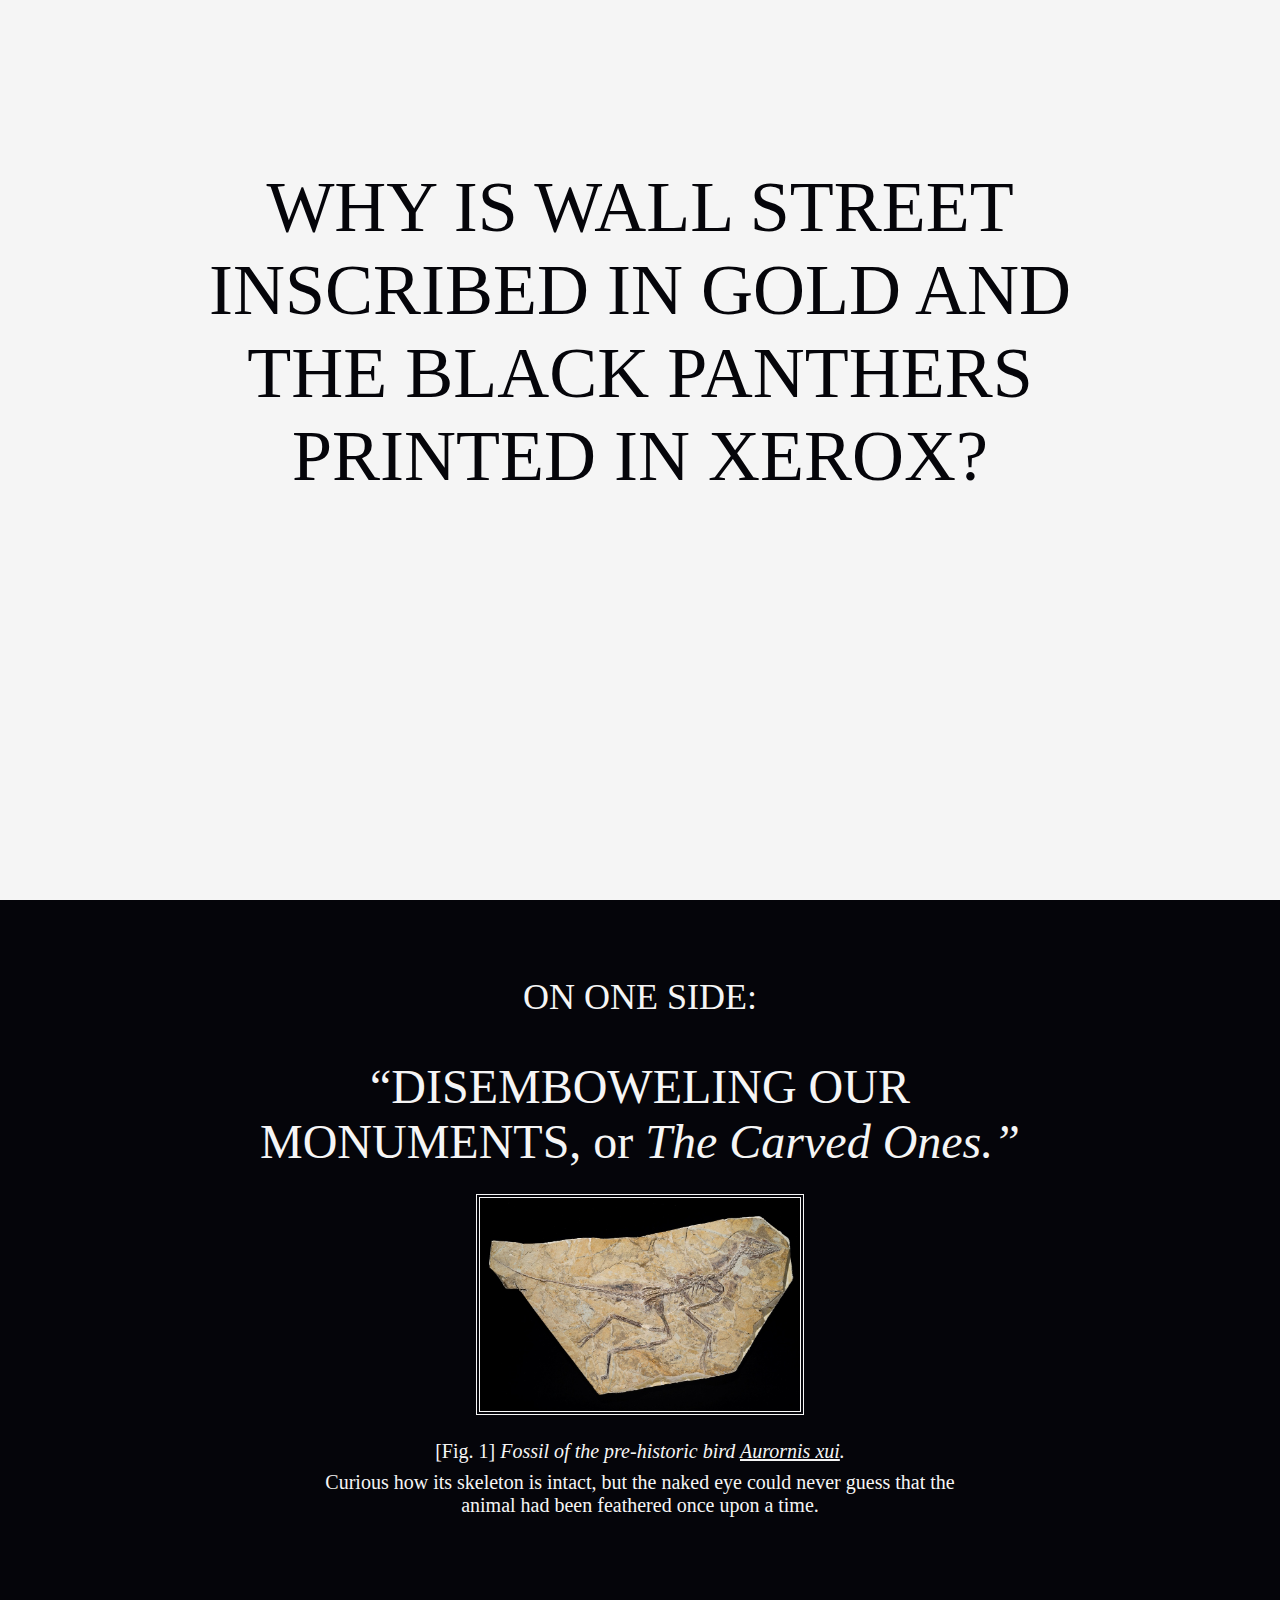
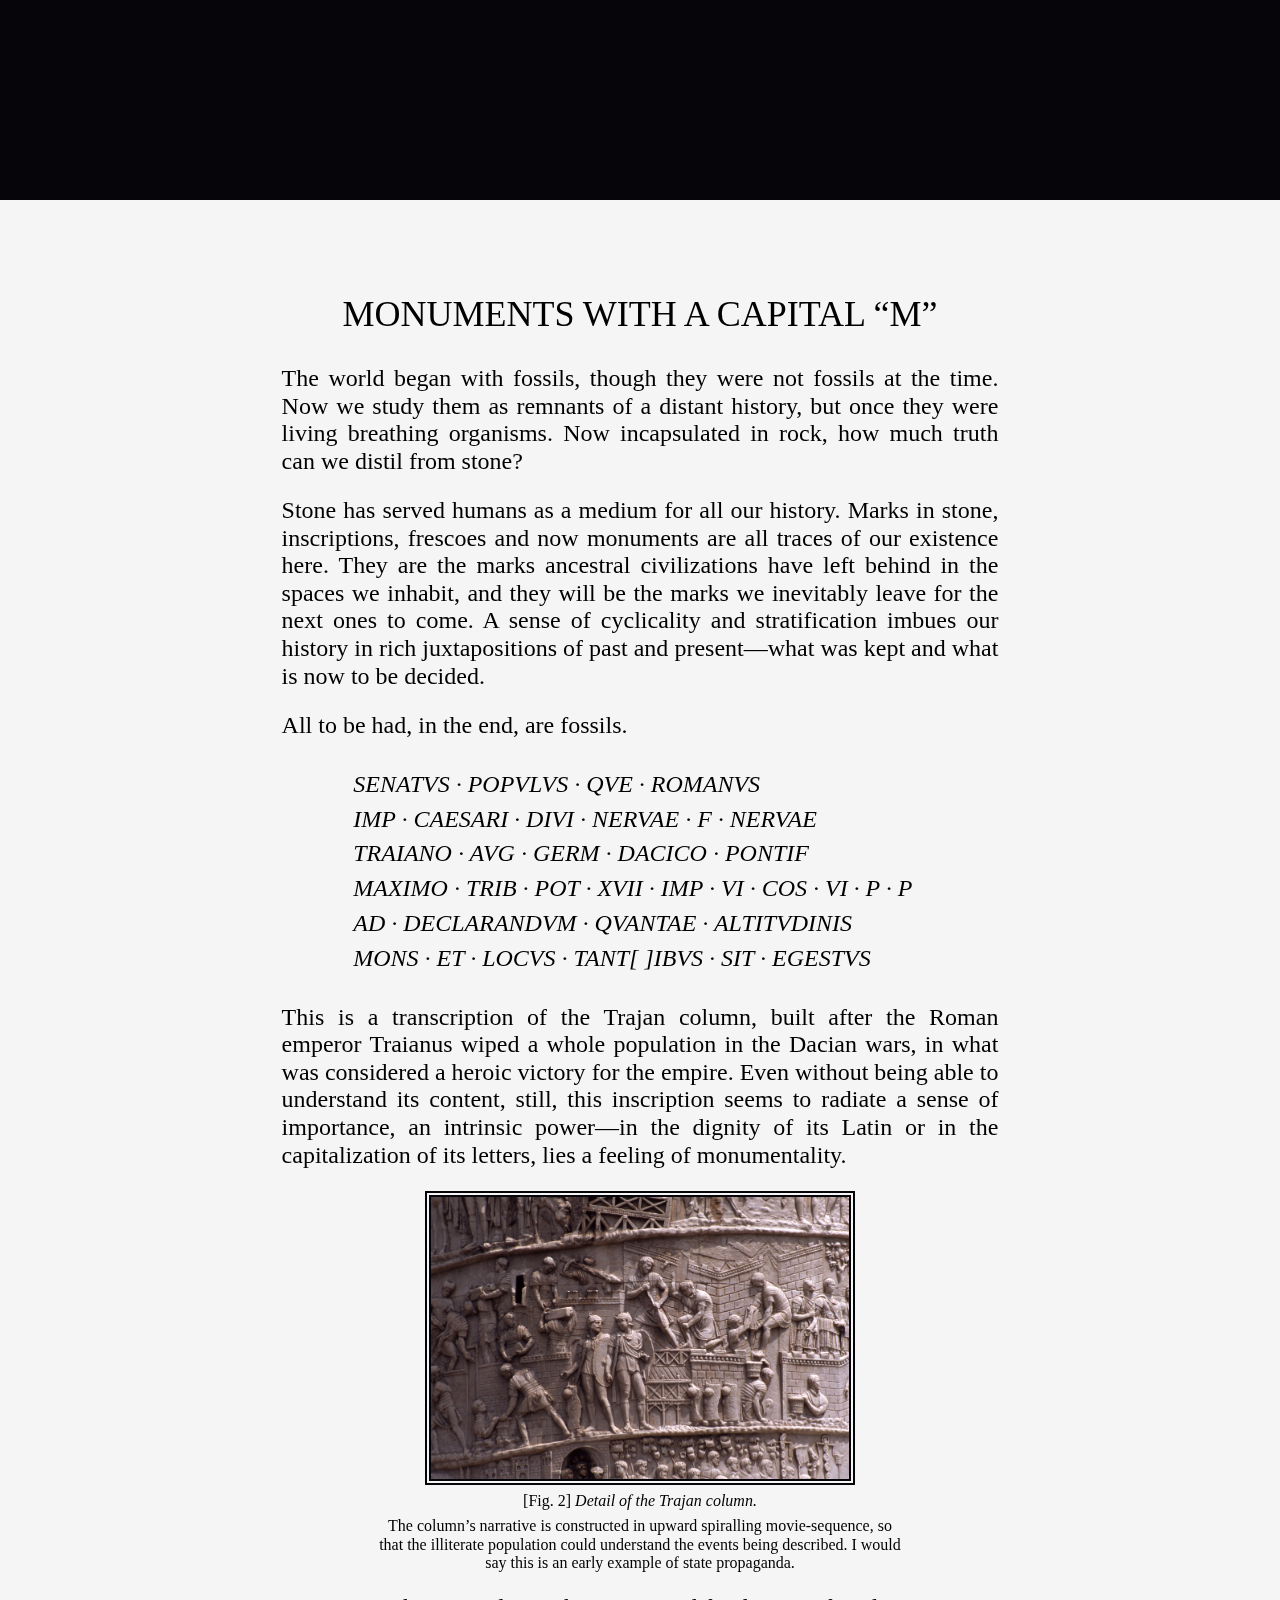
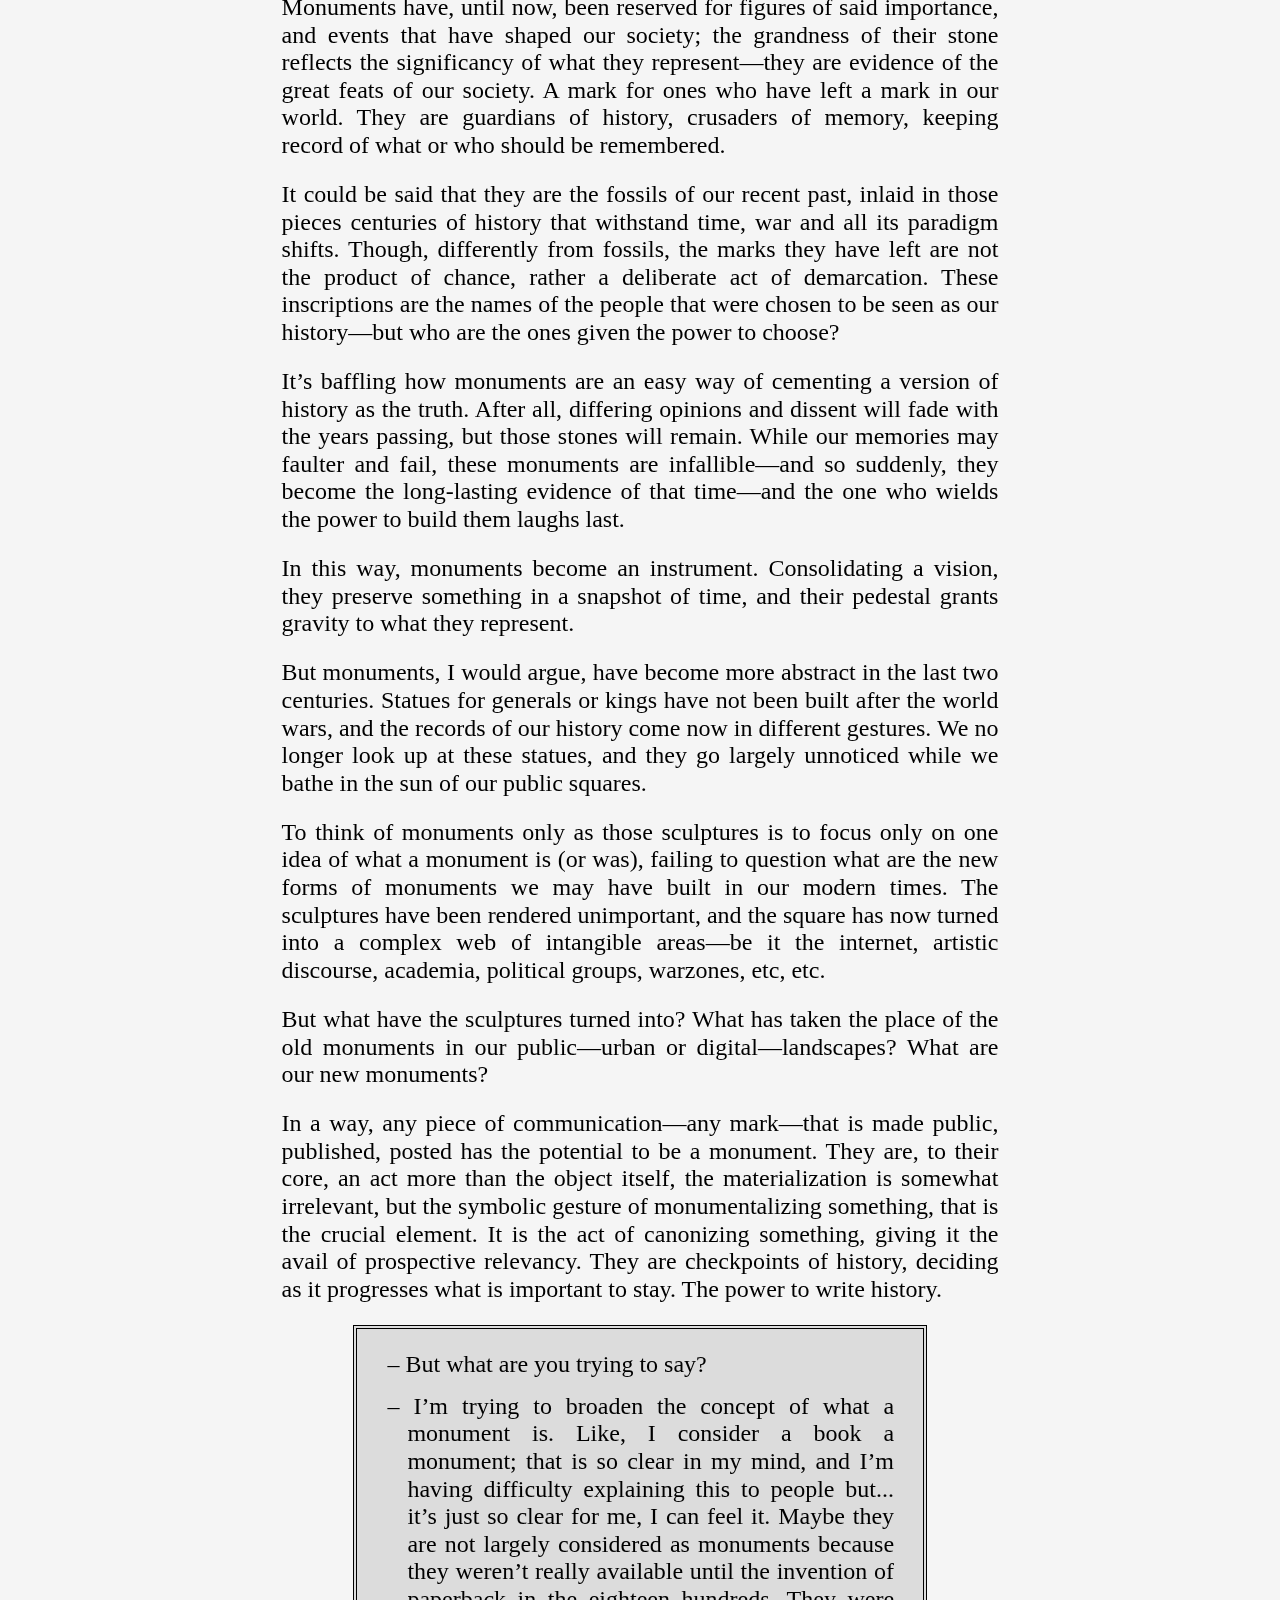
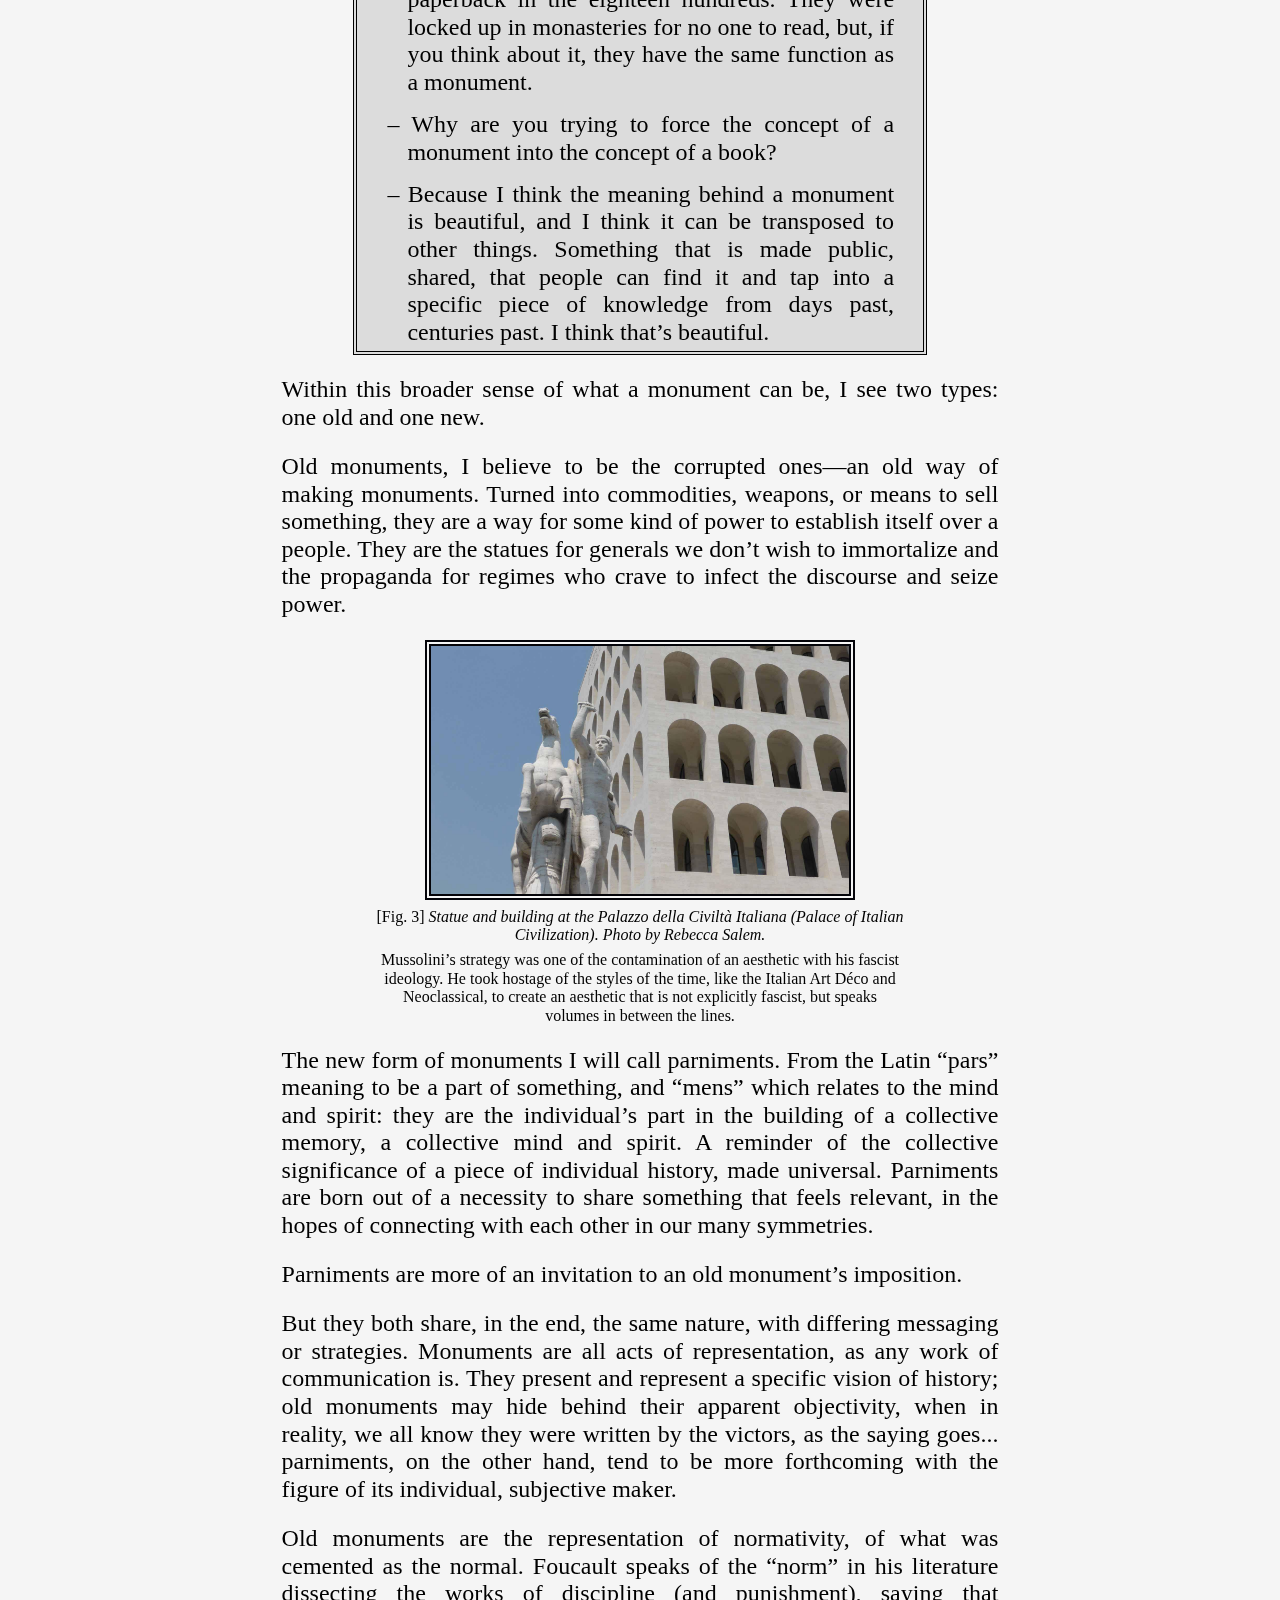
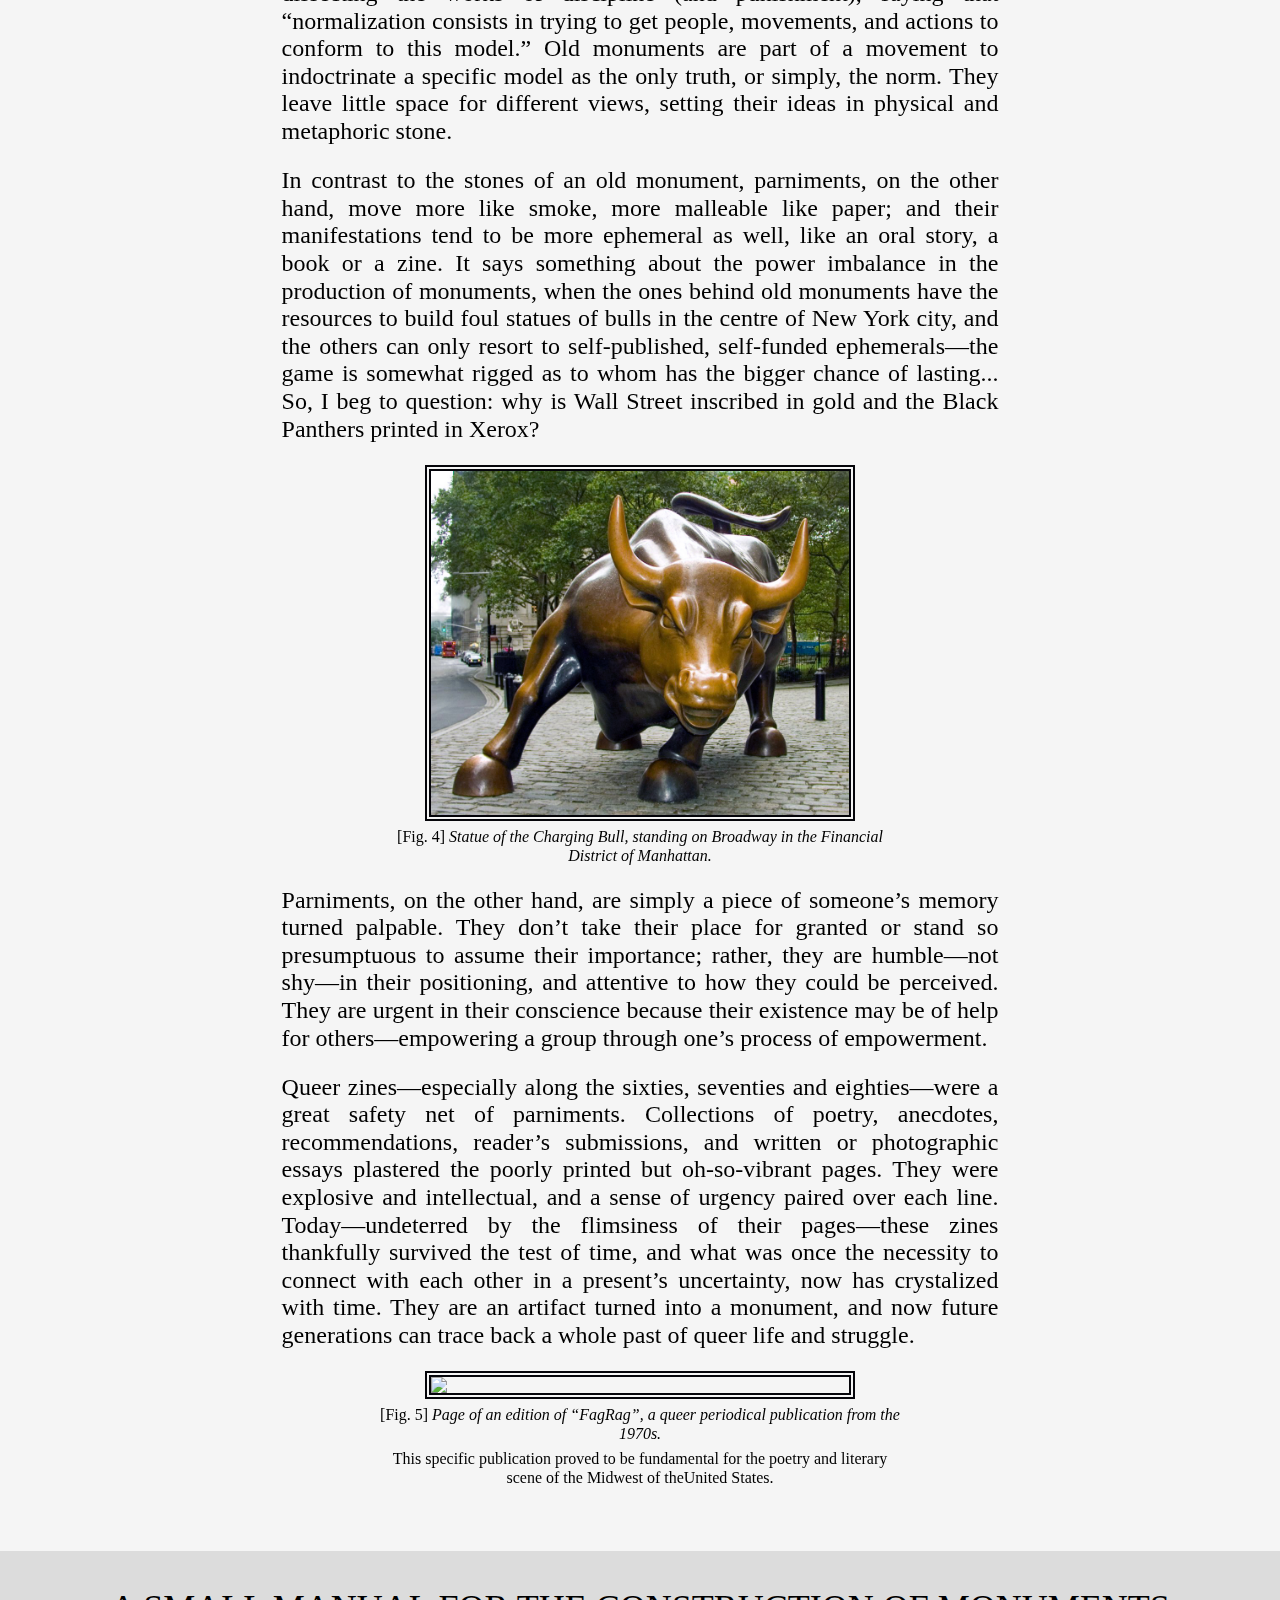
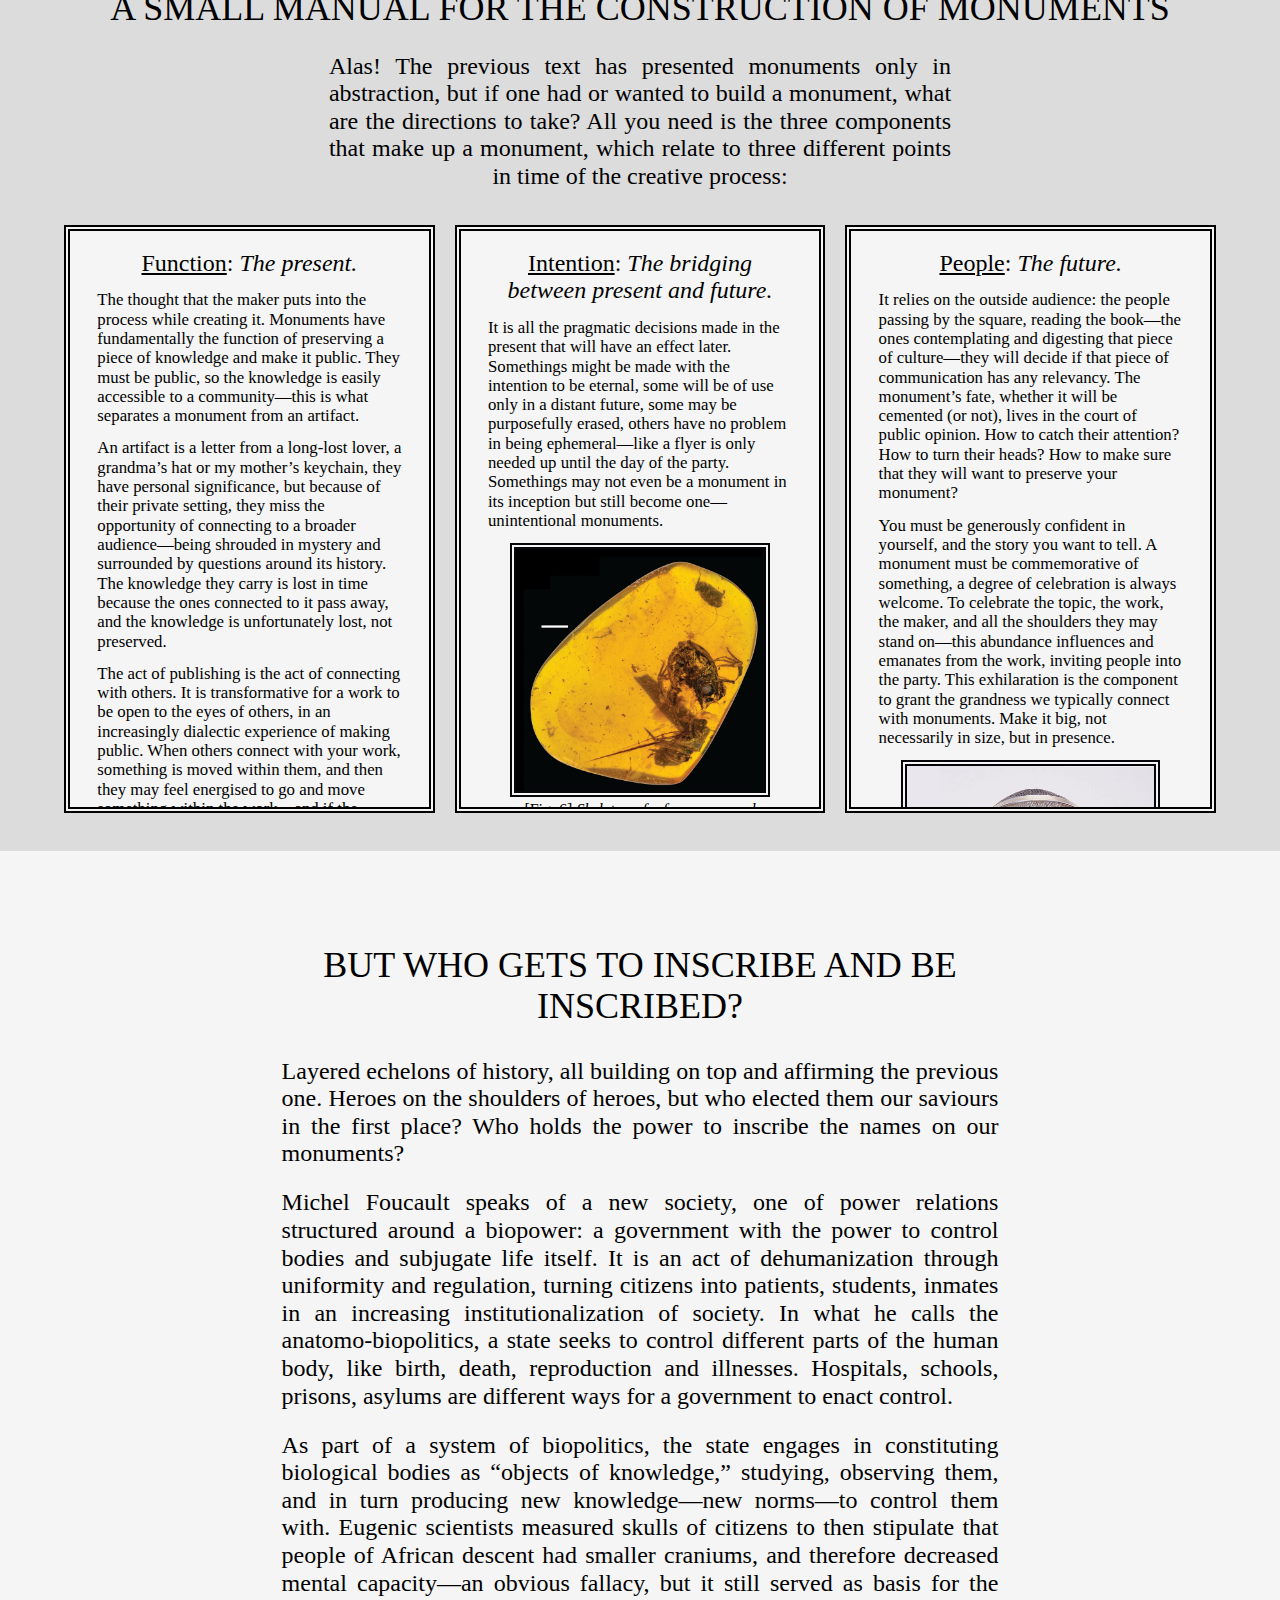
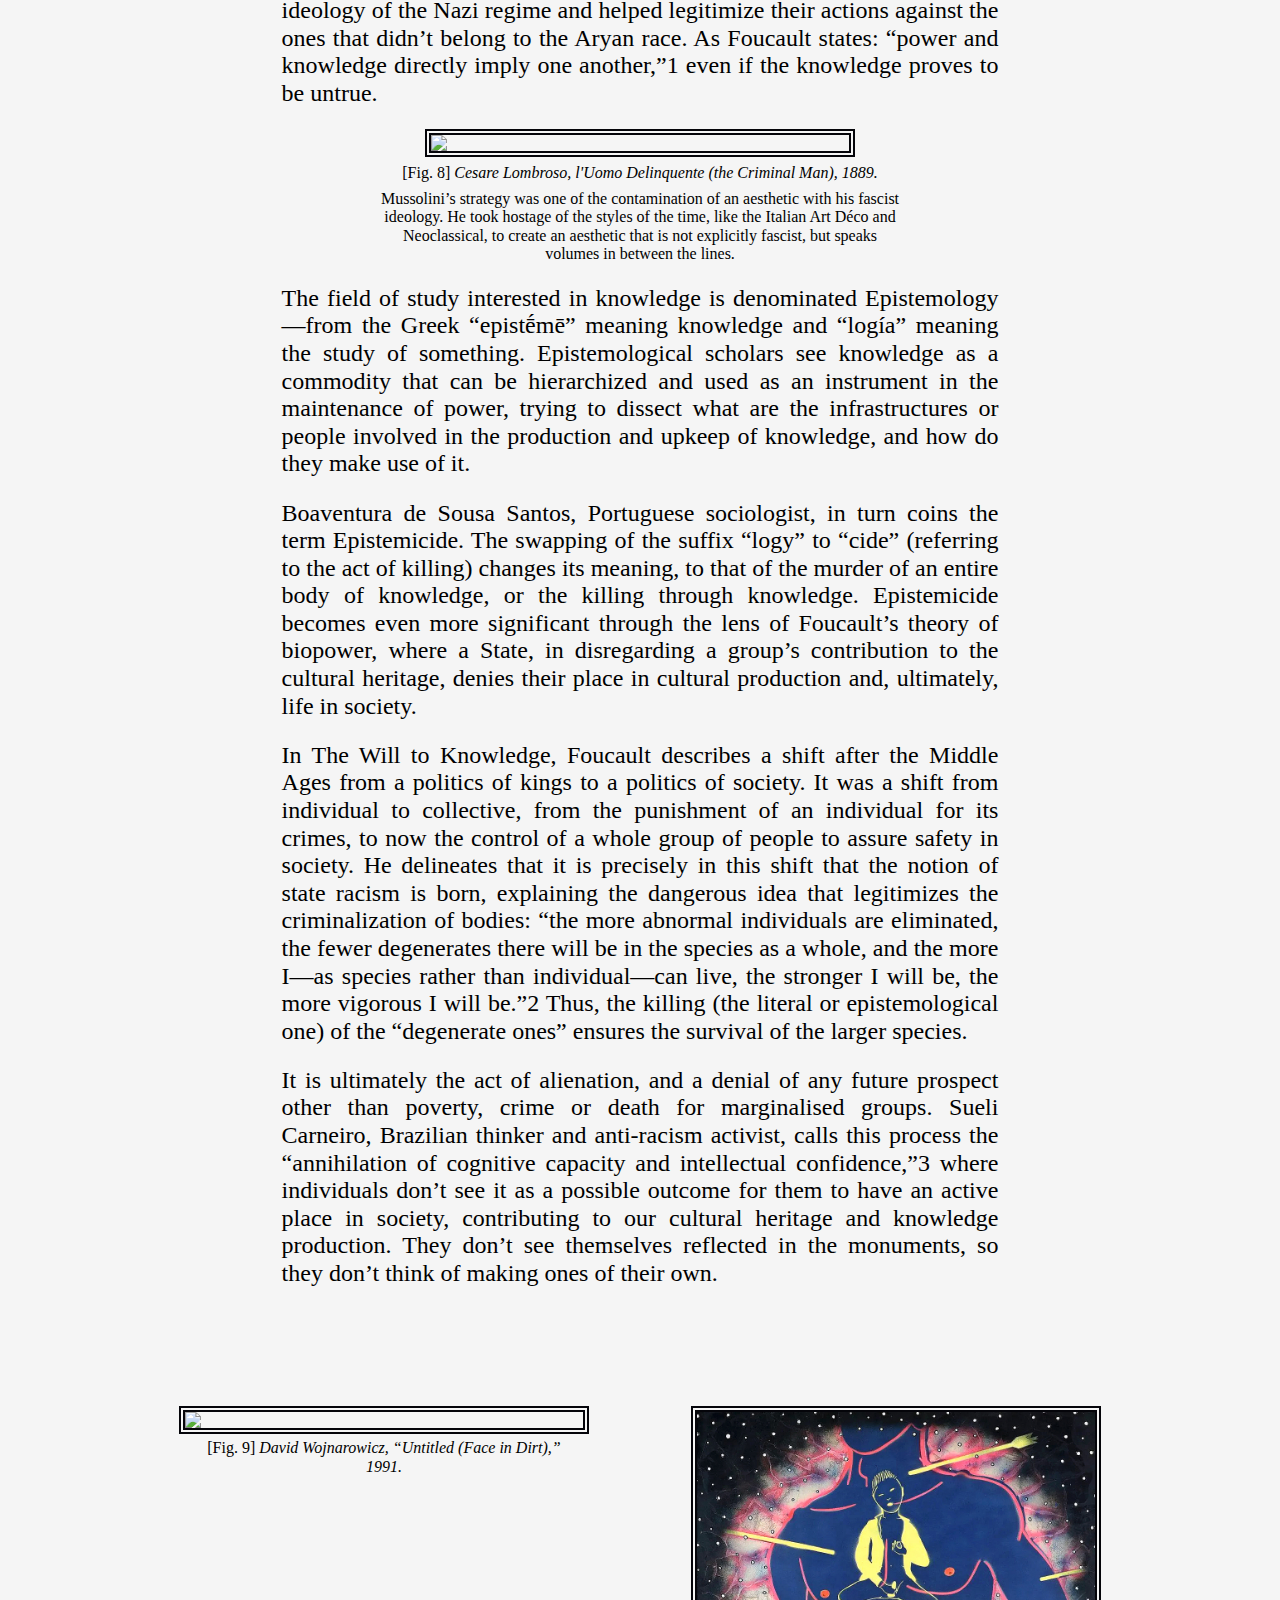
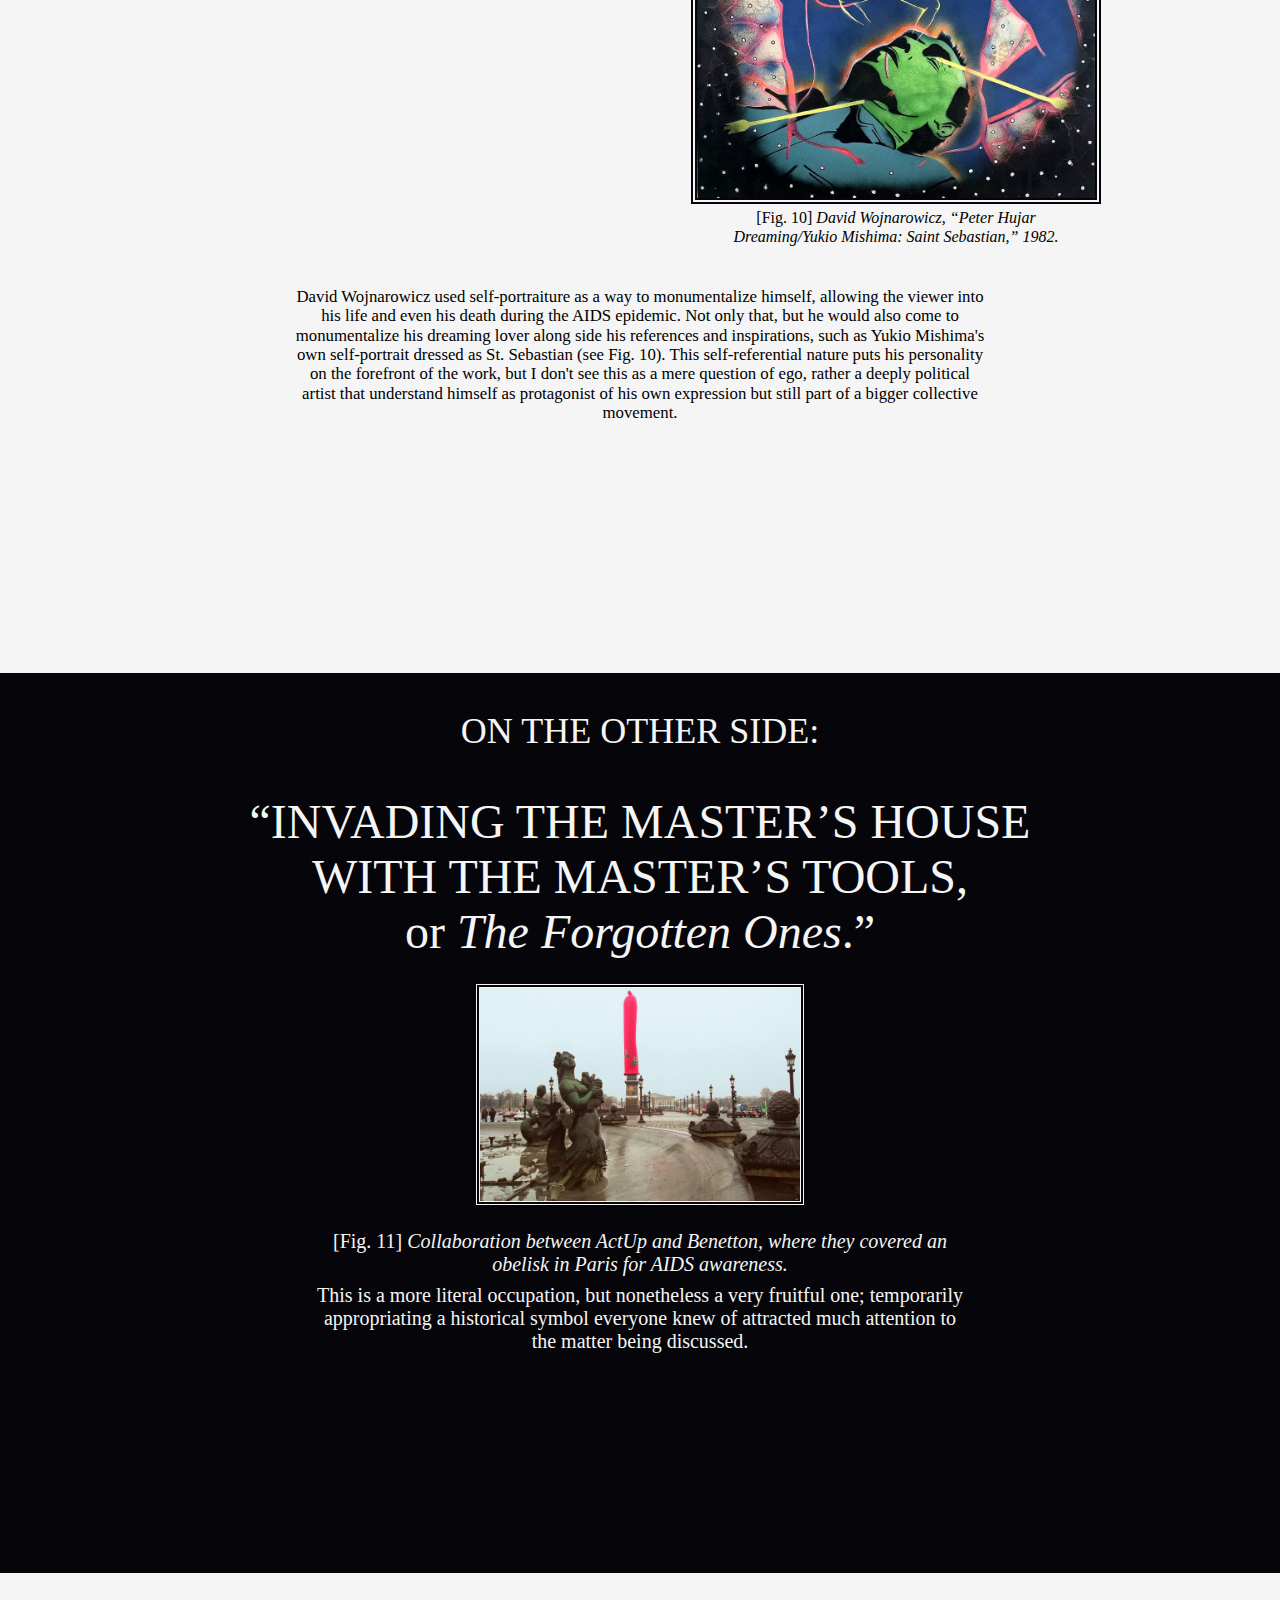
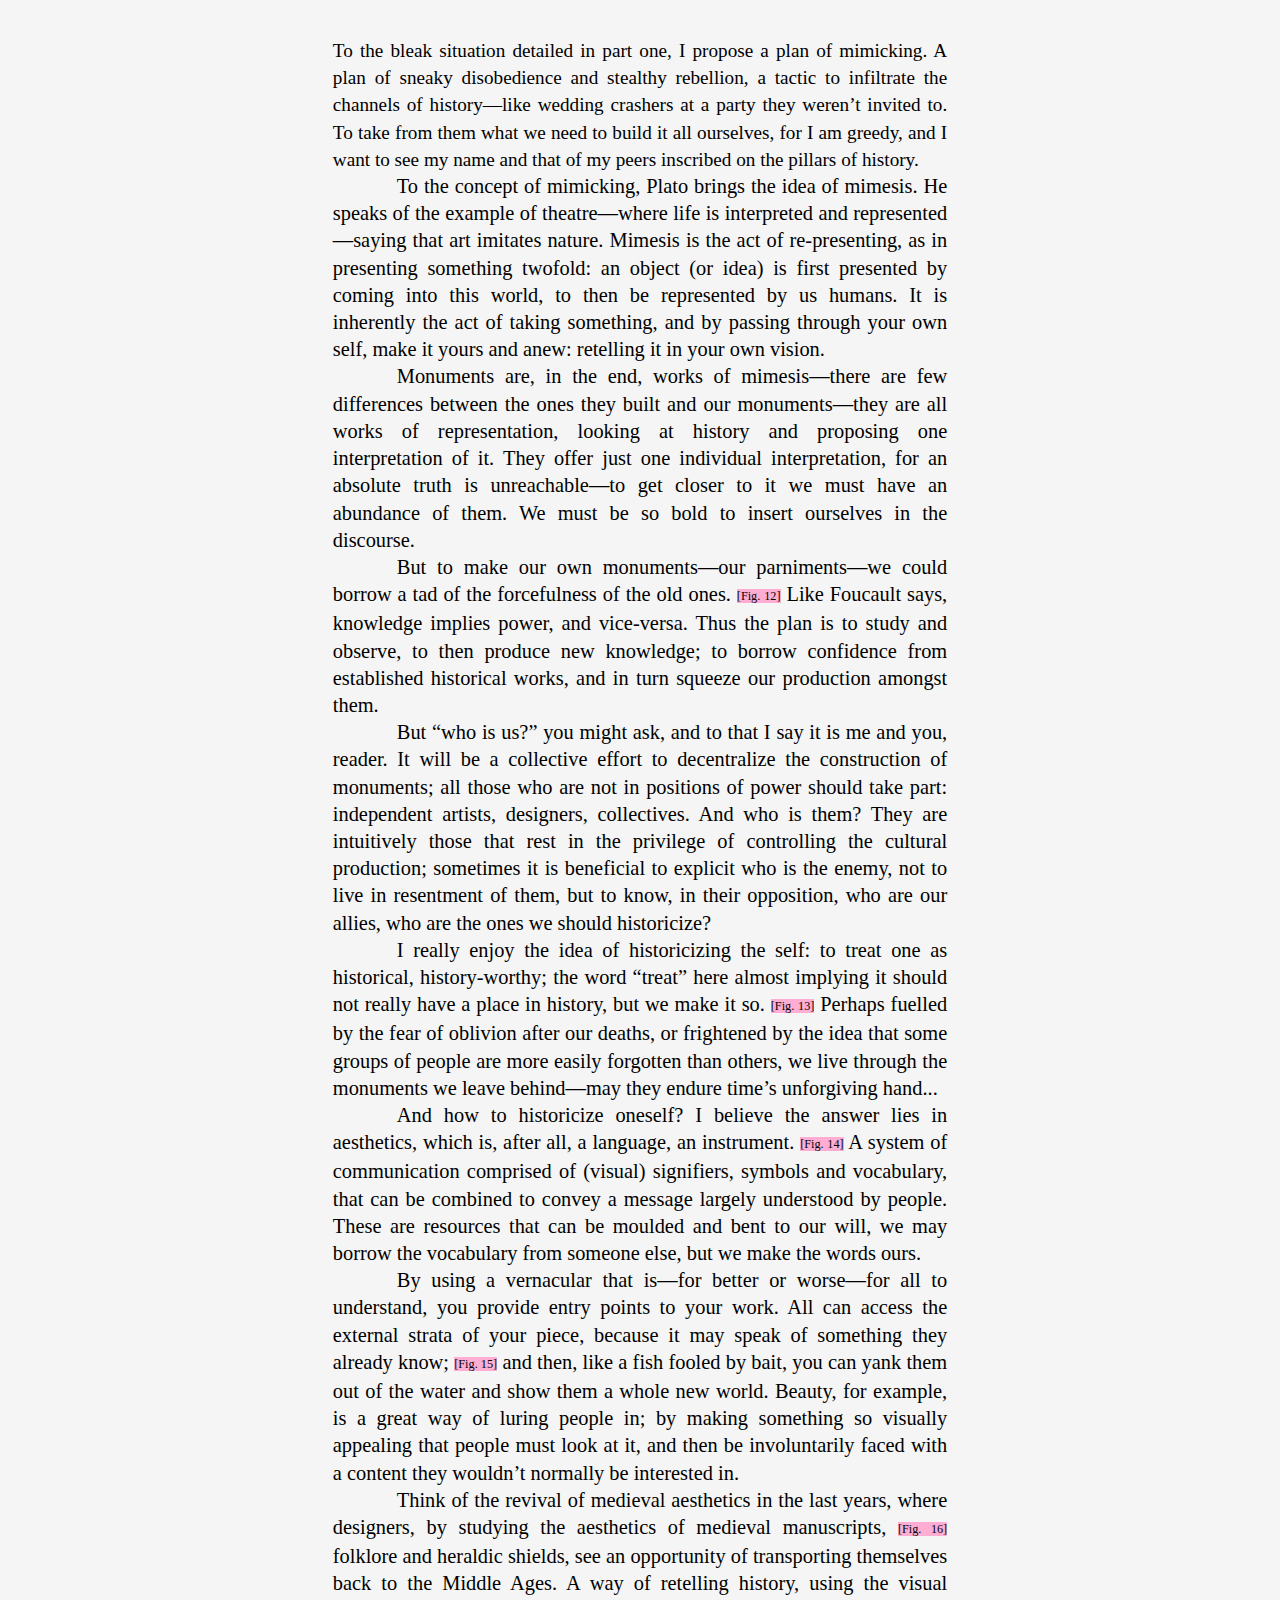
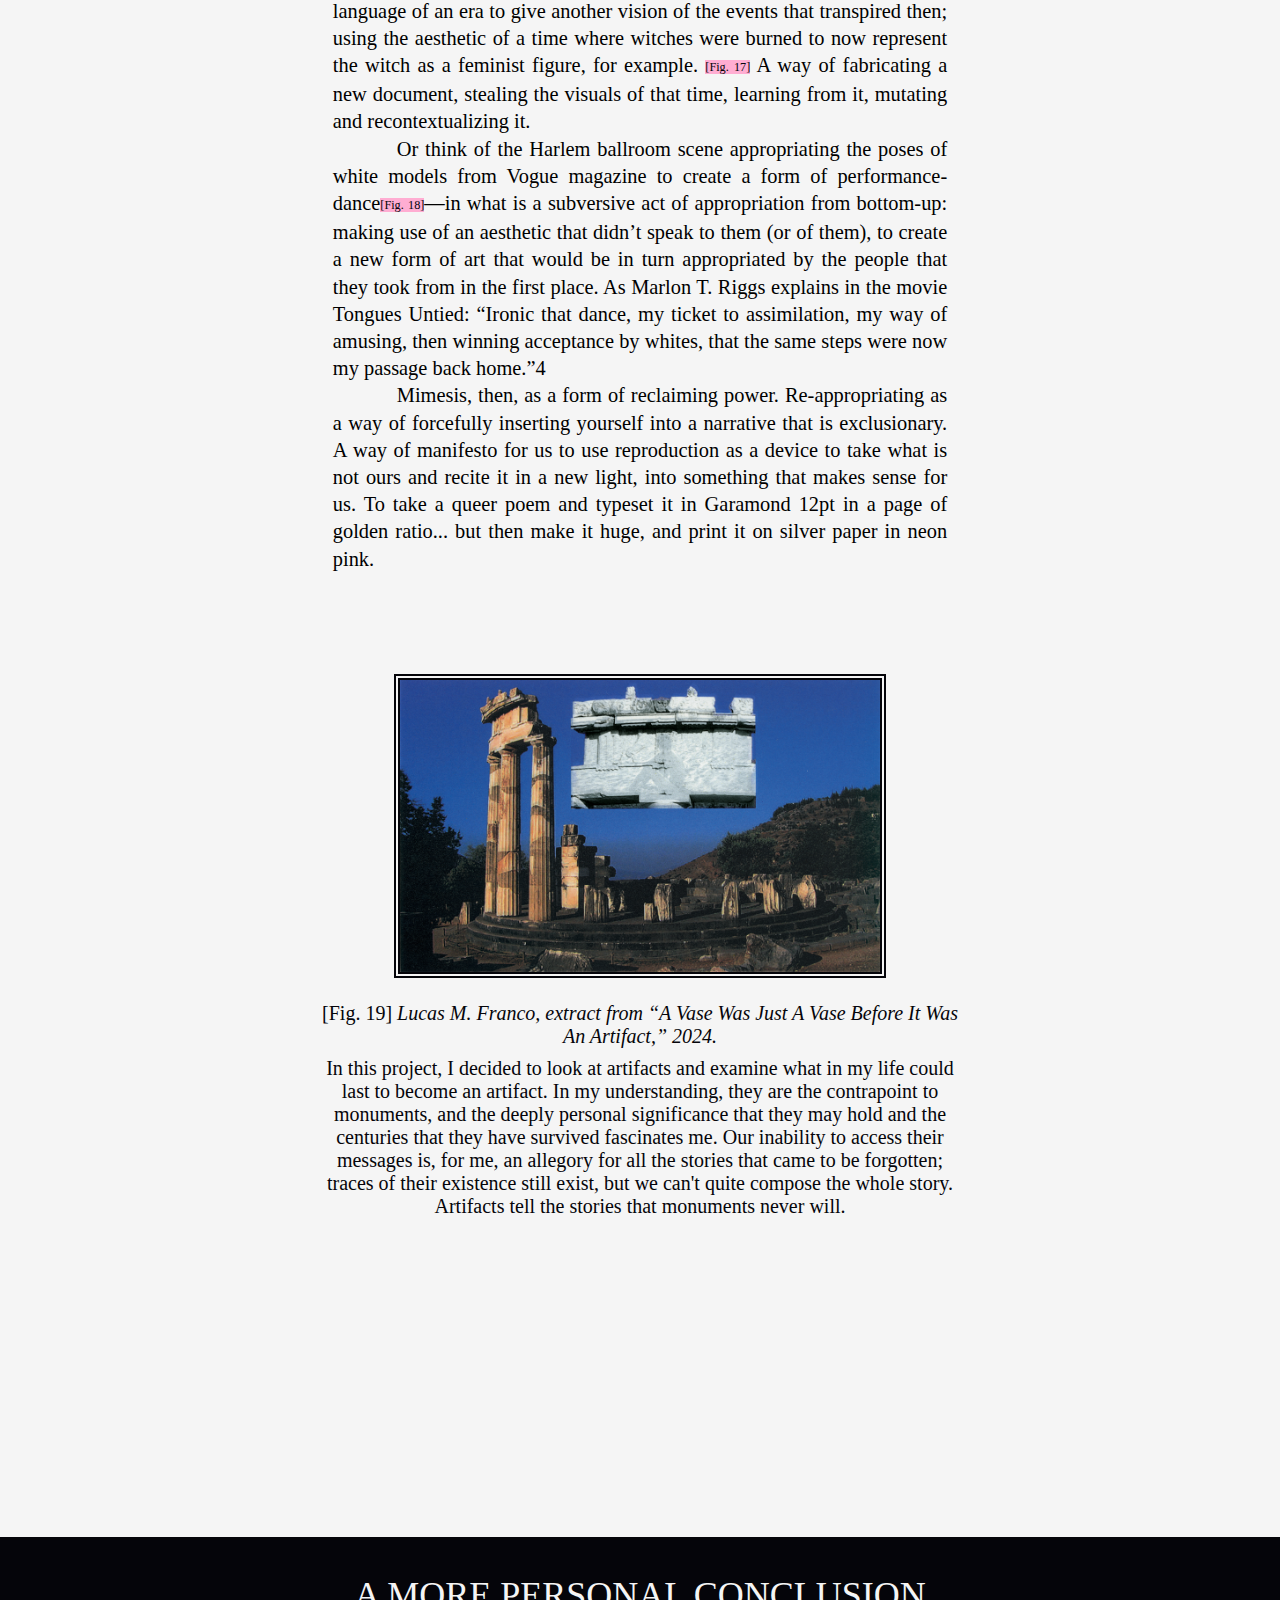
==== commit fe88ea3f: "com" ====
--- a/index.htm
+++ b/index.htm
@@ -568,7 +568,8 @@
 					</p>
 
 					<p class="chapterone" id="caption">
-						Arbitrary, unintentional monuments can trap a certain zeitgeist and preserve it for the future, like a frog trapped in an amber fossil.
+						Arbitrary, unintentional monuments can trap a certain zeitgeist and preserve it for the future,
+						like a frog trapped in an amber fossil.
 					</p>
 
 
@@ -616,7 +617,10 @@
 					</p>
 
 					<p class="chapterone" id="caption">
-						In this tiny sculpture Bourgeois explores similar themes as the ones shown in her more famous and gigantic “Maman” spider sculptures. Even with its size, it carries just as much monumentality when talking about themes of motherhood, care and her own relationship with her mother, who was a textile craftswoman.
+						In this tiny sculpture Bourgeois explores similar themes as the ones shown in her more famous
+						and gigantic “Maman” spider sculptures. Even with its size, it carries just as much
+						monumentality when talking about themes of motherhood, care and her own relationship with her
+						mother, who was a textile craftswoman.
 					</p>
 
 				</div>
@@ -833,14 +837,24 @@
 
 			<p class="chapterone" id="chaptertwo_paragraph">
 				But to make our own monuments—our parniments—we could borrow a tad of the forcefulness of the old
-				ones. <span id="1" class="figurelink">[Fig. 12]</span><img id="1" class="figure"
+				ones. <span id="1" class="figurelink">[Fig. 12]</span><img id="fig1" class="figure"
 					src="assets/images/wiley.png" />
+
 				Like Foucault says, knowledge implies power, and vice-versa. Thus the plan is to study and observe, to
 				then
 				produce new knowledge; to borrow confidence from established historical works, and in turn squeeze our
 				production amongst them.
 			</p>
-
+			<div id="caption1" class="caption">
+				<p class="chapterone" id="caption_chaptertwo"></p><em>Kehinde Wiley, Equestrian Portrait of Prince
+					Tommaso of Savoy-Carignan.</em>
+				</p>
+				<p class="chapterone" id="caption_chaptertwo">
+					A clear example of mimicking, Wiley explicitly inserts his subjects into equestrian portraits from
+					antiquity, rewriting history in an act of self-imposed respect. He also utilizes the same title of
+					the painting he is mimicking, elevating his black subjects to the heights of princes and kings.
+				</p>
+			</div>
 			<p class="chapterone" id="chaptertwo_paragraph">
 
 				But “who is us?” you might ask, and to that I say it is me and you, reader. It will be a collective
@@ -863,55 +877,102 @@
 
 				I really enjoy the idea of historicizing the self: to treat one as historical, history-worthy; the word
 				“treat” here almost implying it should not really have a place in history, but we make it so. <span
-					id="1" class="figurelink">[Fig. 13]</span><img id="1" class="figure"
+					id="1" class="figurelink">[Fig. 13]</span><img id="fig1" class="figure"
 					src="assets/images/warhol.png" /> Perhaps
-				fuelled by the fear of oblivion after our deaths, or frightened by the idea that some gorups of people
-				are
-				more easily forgotten than others, we live through the monuments we leave behind—may they endure time’s
+				fuelled by the fear of oblivion after our deaths, or frightened by the idea that some groups of people
+				are more easily forgotten than others, we live through the monuments we leave behind—may they endure
+				time’s
 				unforgiving hand...
 
 			</p>
 
+
+			<div id="caption1" class="caption">
+				<p class="chapterone" id="caption_chaptertwo"></p><em>Andy Warhol, Sylvester Stallone, 1980.
+
+				</em>
+				</p>
+
+				<p class="chapterone" id="caption_chaptertwo"></p><em>
+
+					Drag Queen Helen/Harry Morales, 1974 & Drag Queen Wilhelmina Ross, 1974. </em>
+				</p>
+				<p class="chapterone" id="caption_chaptertwo">
+
+
+					I would argue that Warhol borrows from himself in this case, adopting the same visual treatment he
+					would use for the likes of Stallone to represent his own drag persona or other queens that populated
+					The Factory or Studio 54—suddenly these queer figures are inserted into the culture of celebrities
+					through Warhol’s lenses.
+				</p>
+			</div>
+
+
 			<p class="chapterone" id="chaptertwo_paragraph">
 
 				And how to historicize oneself? I believe the answer lies in aesthetics, which is, after all, a
-				language, an instrument. <span id="1" class="figurelink">[Fig. 14]</span><img id="1" class="figure"
+				language, an instrument. <span id="1" class="figurelink">[Fig. 14]</span><img id="fig1" class="figure"
 					src="assets/images/cindy.jpeg" /> A system of communication comprised of (visual) signifiers,
-				symbols and
-				vocabulary, that can be combined to convey a message largely understood by people. These are resources
+				symbols and vocabulary, that can be combined to convey a message largely understood by people. These are
+				resources
 				that can be moulded and bent to our will, we may borrow the vocabulary from someone else, but we make
 				the words ours.
 			</p>
+
+			<div id="caption1" class="caption">
+				<p class="chapterone" id="caption_chaptertwo"></p><em>Cindy Sherman, Untitled #225, 1990.
+				</em>
+				</p>
+				<p class="chapterone" id="caption_chaptertwo">
+
+					I feel the image speaks for itself here, it has such an imposing but soft monumentality to it.
+					Sherman in this series uses her portraiture to quite literally copy pictorial traditions and use
+					them to tell her own history.
+				</p>
+			</div>
+
 			<p class="chapterone" id="chaptertwo_paragraph">
 
 				By using a vernacular that is—for better or worse—for all to understand, you provide entry points to
 				your work. All can access the external strata of your piece, because it may speak of something they
-				already know; <span id="1" class="figurelink">[Fig. 15]</span><img id="1" class="figure"
+				already know; <span id="1" class="figurelink">[Fig. 15]</span><img id="fig1" class="figure"
 					src="assets/images/bible.png" /> and then, like a fish fooled by bait, you can yank them out of the
 				water and show them a
 				whole new world. Beauty, for example, is a great way of luring people in; by making something so
 				visually appealing that people must look at it, and then be involuntarily faced with a content they
 				wouldn’t normally be interested in.
 			</p>
+
+			<div id="caption1" class="caption">
+				<p class="chapterone" id="caption_chaptertwo"></p><em>Adam Broomberg & Oliver Chanarin, Holy Bible (Second printing).</em>
+				</p>
+				<p class="chapterone" id="caption_chaptertwo">
+
+ 
+
+Broomberg and Chanarin publish an illustrated version of the Bible, with a message: God reveals himself predominantly through catastrophe. The immediate connection between the aesthetic of the most famous book in the western world and archival images of conflicts and atrocities of our society proves to be quite powerful. 
+				</p>
+			</div>
+
 			<p class="chapterone" id="chaptertwo_paragraph">
 
 				Think of the revival of medieval aesthetics in the last years, where designers, by studying the
-				aesthetics of medieval manuscripts, <span id="1" class="figurelink">[Fig. 16]</span><img id="1"
+				aesthetics of medieval manuscripts, <span id="1" class="figurelink">[Fig. 16]</span><img id="fig1"
 					class="figure" src="assets/images/visio.png" /> folklore and heraldic shields, see an opportunity of
 				transporting
 				themselves back to the Middle Ages. A way of retelling history, using the visual language of an era to
 				give another vision of the events that transpired then; using the aesthetic of a time where witches were
 				burned to now represent the witch as a feminist figure, for example. <span id="1"
-					class="figurelink">[Fig. 17]</span><img id="1" class="figure" src="assets/images/mopmop.png" /> A
+					class="figurelink">[Fig. 17]</span><img id="fig1" class="figure" src="assets/images/mopmop.png" /> A
 				way of fabricating a new
 				document, stealing the visuals of that time, learning from it, mutating and recontextualizing it.
 			</p>
 			<p class="chapterone" id="chaptertwo_paragraph">
 
-				Or think of the Harlem ballroom scene appropriating the poses of white models from Vogue magazine <span
-					id="1" class="figurelink">[Fig. 18]</span><img id="1" class="figure"
-					src="assets/images/vogue.jpeg" /> to
-				create a form of performance-dance—in what is a subversive act of appropriation from bottom-up: making
+				Or think of the Harlem ballroom scene appropriating the poses of white models from Vogue magazine to
+				create a form of performance-dance<span id="1" class="figurelink">[Fig. 18]</span><img id="fig1"
+					class="figure" src="assets/images/vogue.jpeg" />—in what is a subversive act of appropriation from
+				bottom-up: making
 				use of an aesthetic that didn’t speak to them (or of them), to create a new form of art that would be in
 				turn appropriated by the people that they took from in the first place. As Marlon T. Riggs explains in
 				the movie Tongues Untied: “Ironic that dance, my ticket to assimilation, my way of amusing, then winning
@@ -942,14 +1003,8 @@
 
 				In this project, I decided to look at artifacts and examine what in my life could last to become an
 				artifact. In my understanding, they are the contrapoint to monuments, and the deeply personal
-				significance that they may hold and the centuries that they have survived fascinates me.
-
-			</p>
-
-			<p class="title" id="caption_opening_black">
-
-				They are everywhere—second-hand shops are now their new musea—and they hold so much poetry within them,
-				but our inability to access their messages is, for me, an allegory for all the stories that came to be
+				significance that they may hold and the centuries that they have survived fascinates me. Our inability
+				to access their messages is, for me, an allegory for all the stories that came to be
 				forgotten; traces of their existence still exist, but we can't quite compose the whole story. Artifacts
 				tell the stories that monuments never will.
 
@@ -1092,34 +1147,46 @@
 
 
 
-	<!-- 
-	<link rel="stylesheet" href="/styles.css">
-	<script src="/scroll.js"></script> -->
+
 
 	<script>
 		// Select the elements
 		var figureLinks = document.querySelectorAll(".figurelink");
 		var figures = document.querySelectorAll(".figure");
+		var captions = document.querySelectorAll(".caption");
 
 		// Iterate over each figure link
 		figureLinks.forEach(function (triggerElement, i) {
-
-			//   var figureId = triggerElement.id.replace("figurelink", ""); // Get corresponding figure id
-			//   var originalElement = document.getElementById("figure" + figureId);
-
-			var fig = figures[i]
+			var fig = figures[i];
+			var caption = captions[i];
+
 			// Add event listener for hover
 			triggerElement.addEventListener("mouseover", function () {
 				fig.classList.add("hovered");
+				caption.style.opacity = "1";
+				// Ensure the next sibling (paragraph) is not affected
+				if (triggerElement.nextElementSibling.tagName.toLowerCase() === 'img') {
+					triggerElement.nextElementSibling.nextElementSibling.style.opacity = "1";
+				}
 			});
 
-			// Remove class when mouse leaves
+			// Remove class and caption when mouse leaves
 			triggerElement.addEventListener("mouseout", function () {
 				fig.classList.remove("hovered");
+				caption.style.opacity = "0";
+				// Ensure the next sibling (paragraph) is not affected
+				if (triggerElement.nextElementSibling.tagName.toLowerCase() === 'img') {
+					triggerElement.nextElementSibling.nextElementSibling.style.opacity = "0";
+				}
 			});
 		});
 	</script>
 
+
+
+
+
+
 </body>
 
 
--- a/assets/css/style.css
+++ b/assets/css/style.css
@@ -106,16 +106,6 @@
 
 
 
-#caption {
-  margin-top: 1%;
-  margin-bottom: 0;
-  font-size: calc(var(--font-size)/1.5);
-  margin-left: 13%;
-  margin-right: 13%;
-  text-align: center;
-}
-
-
 img {
   display: block;
   margin: 0 auto;
@@ -127,20 +117,59 @@
   z-index: -1;
   transition: all 1s ease;
 }
+.caption {
+  position: fixed;
+
+  bottom: 0;
+  left: 0;
+  width: 20%;
+  background-color: rgb(255, 173, 210);
+  color: var(--color-dark);
+  text-align: center;
+  padding: 1rem;
+  opacity: 0;
+  pointer-events: none; /* Ensure that the caption doesn't interfere with clicks */
+  transition: opacity 0.5s ease;
+  z-index: 3;
+
+}
+
+#caption_chaptertwo {
+  margin-top: 5%;
+  margin-bottom: 5%;
+  font-size: calc(var(--font-size) / 1.5);
+
+  text-align: center;
+
+}
+
+#caption {
+
+  margin-top: 1%;
+  margin-bottom: 0px;
+  font-size: calc(var(--font-size) / 1.5);
+  margin-left: 13%;
+  margin-right: 13%;
+  text-align: center;
+}
 
 .figurelink {
   cursor: pointer;
-  font-weight: bold;
+
   font-size: 60%;
-  vertical-align: super;
-  box-shadow: 0px 0px 0px 15px rgb(255, 173, 210) inset;
+  vertical-align:text-top;
+  box-shadow: rgb(255, 173, 210) 0px 0px 0px 15px inset;
   color: var(--color-dark);
 }
-
 .hovered {
   z-index: 1;
   opacity: 1;
   filter: blur(0);
+}
+.hovered .caption {
+  opacity: 1;
+  z-index: 3;
+
 }
 
 .image_visible {
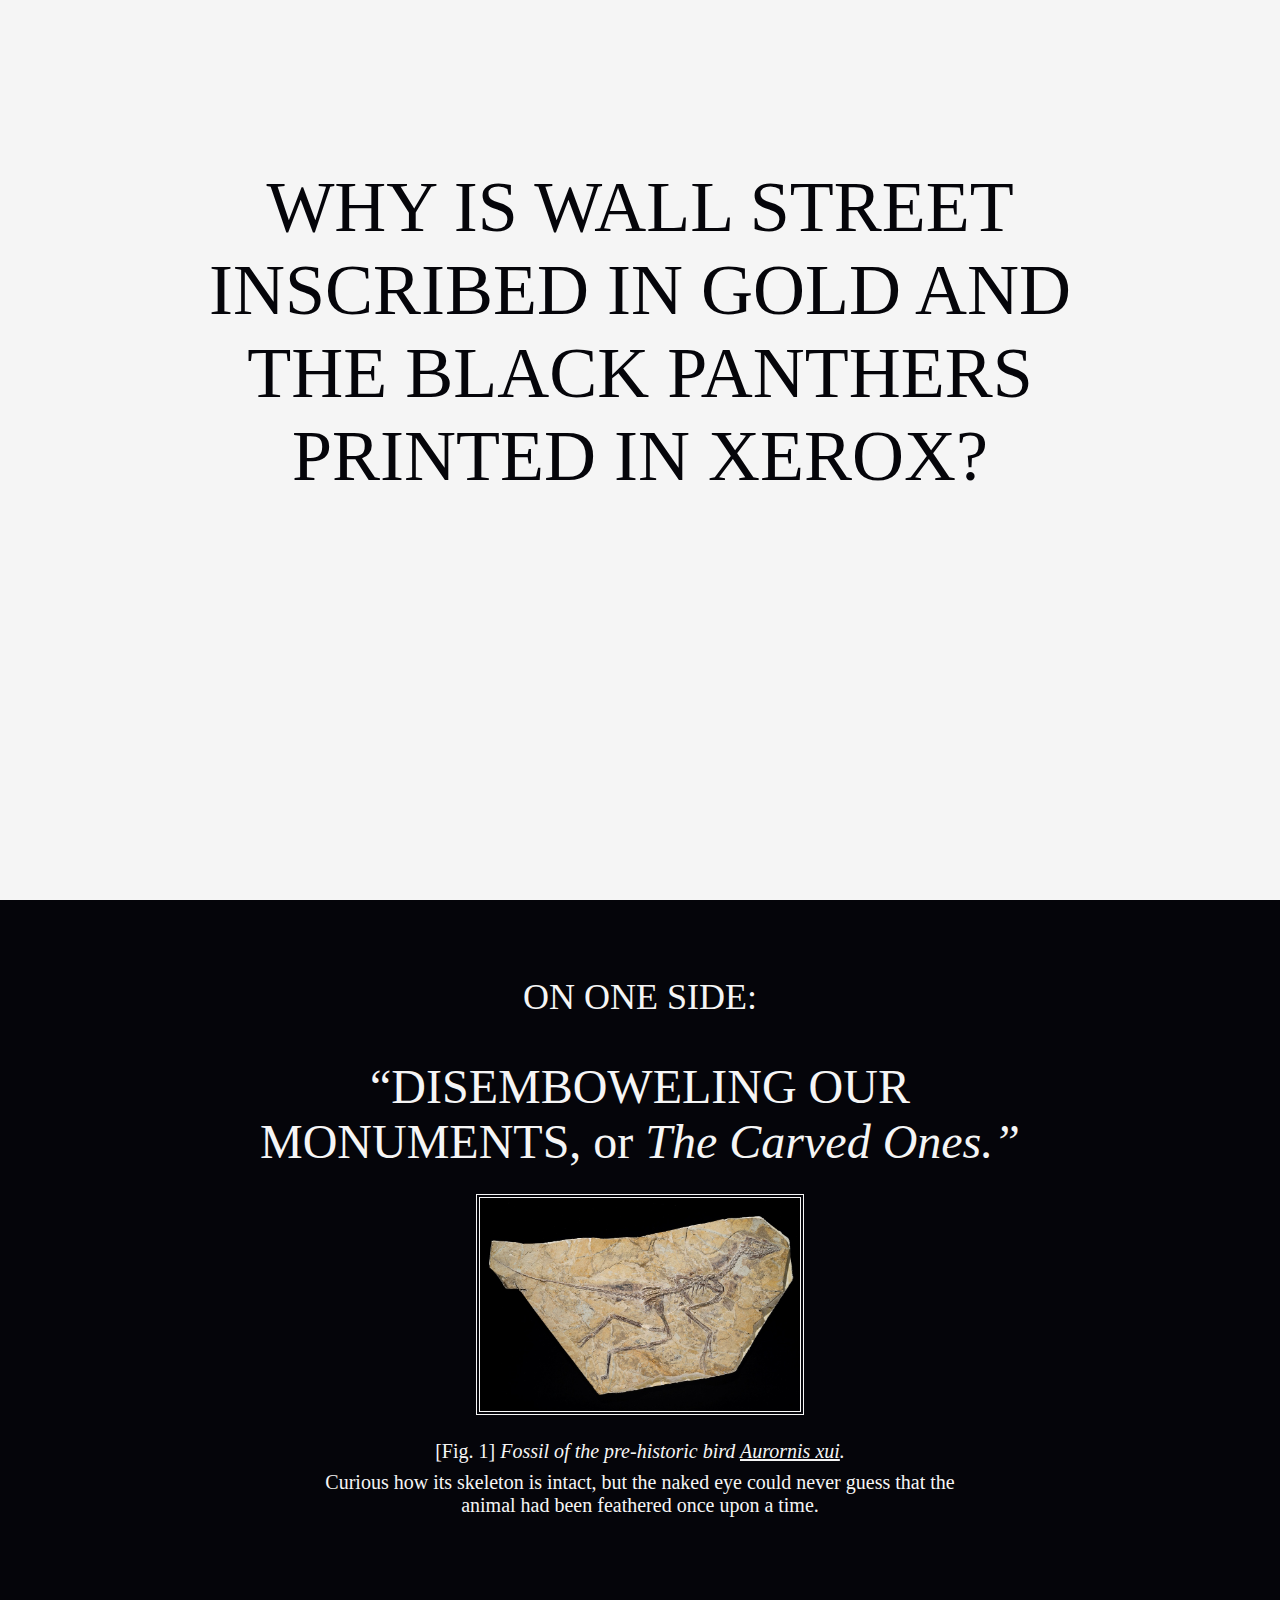
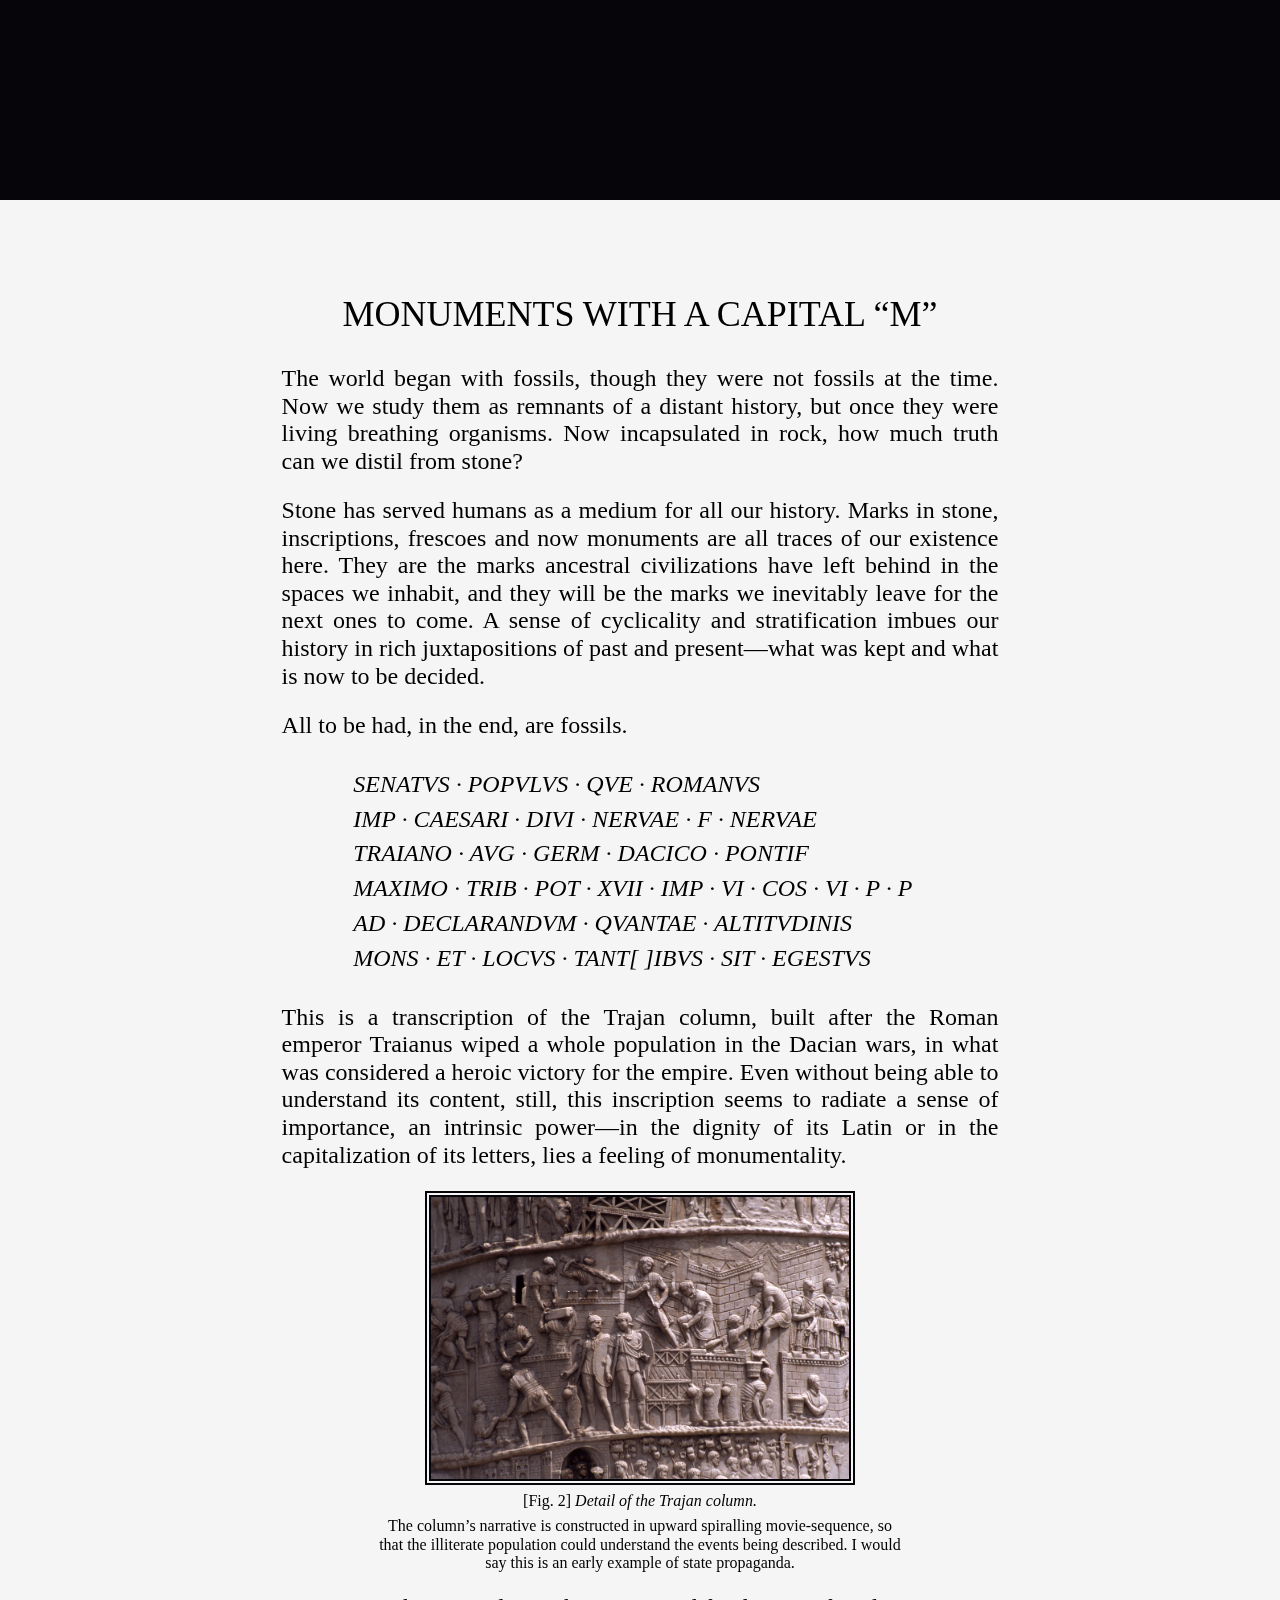
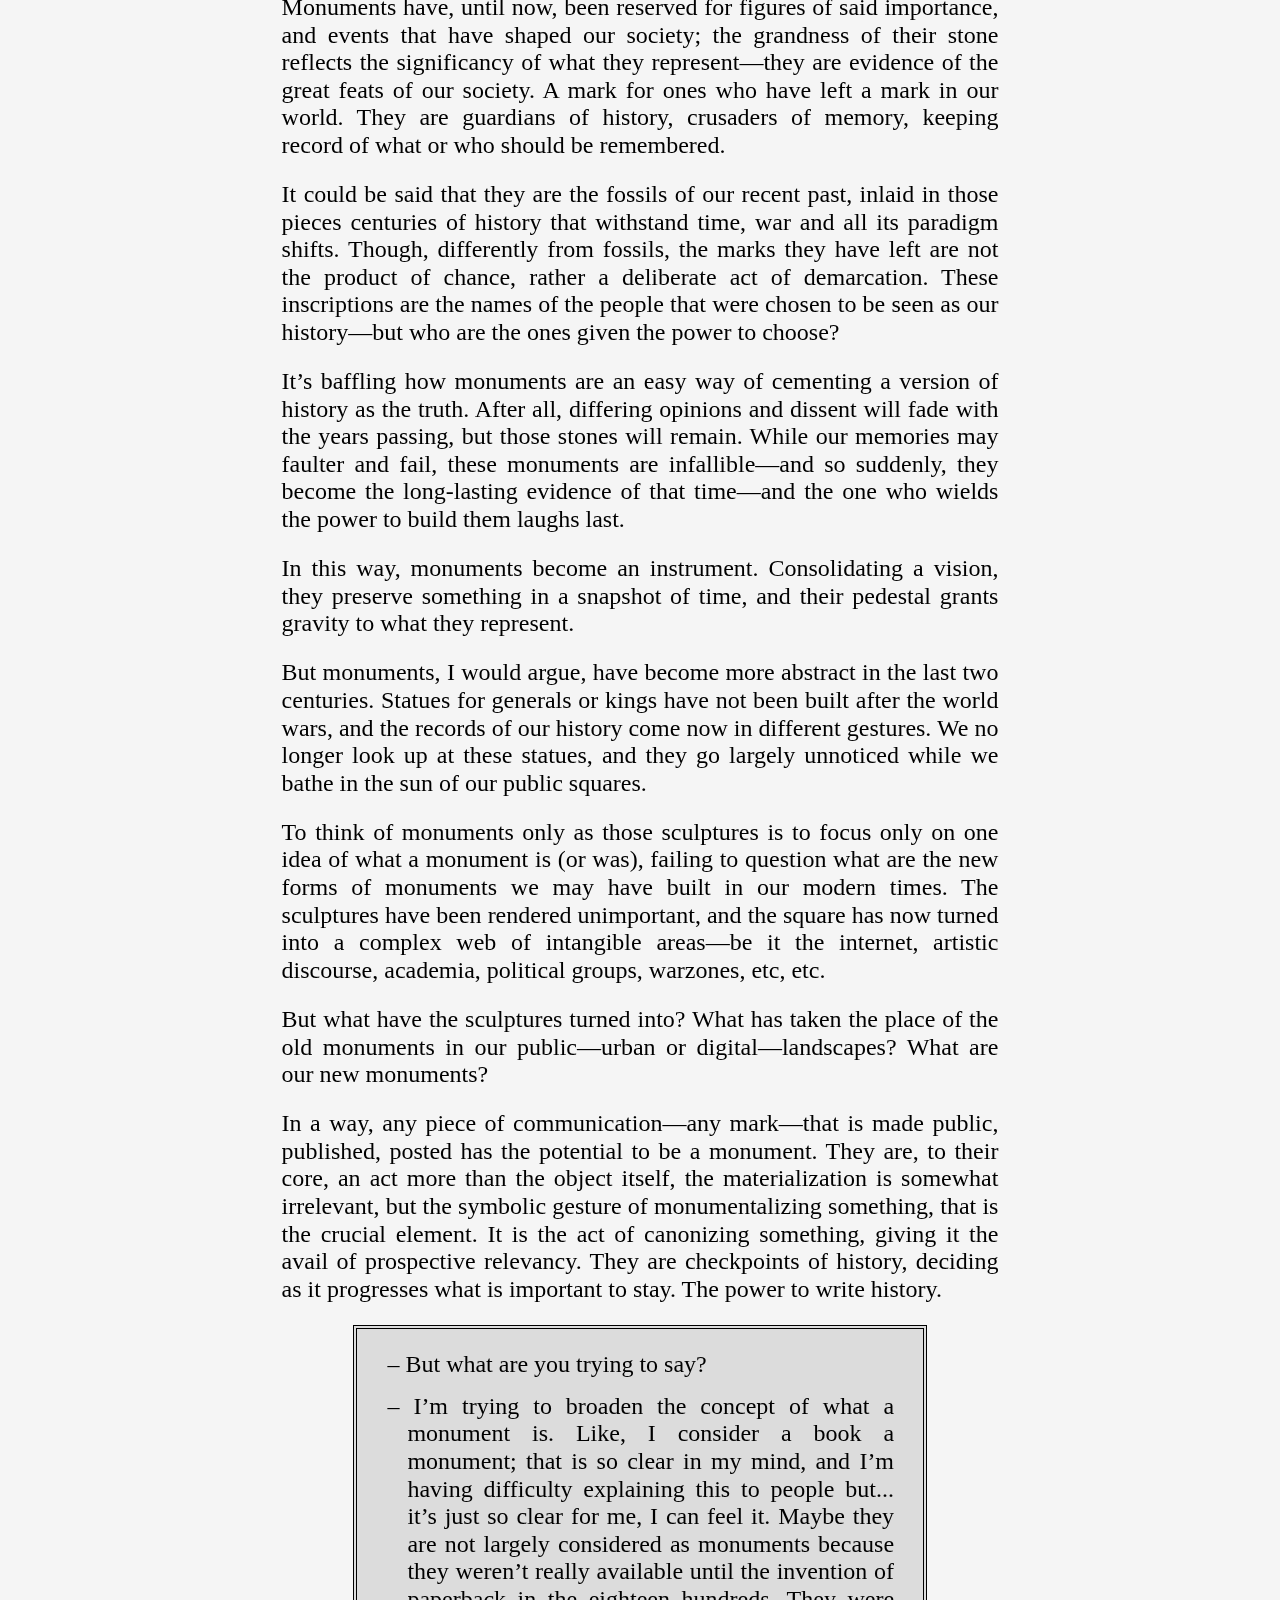
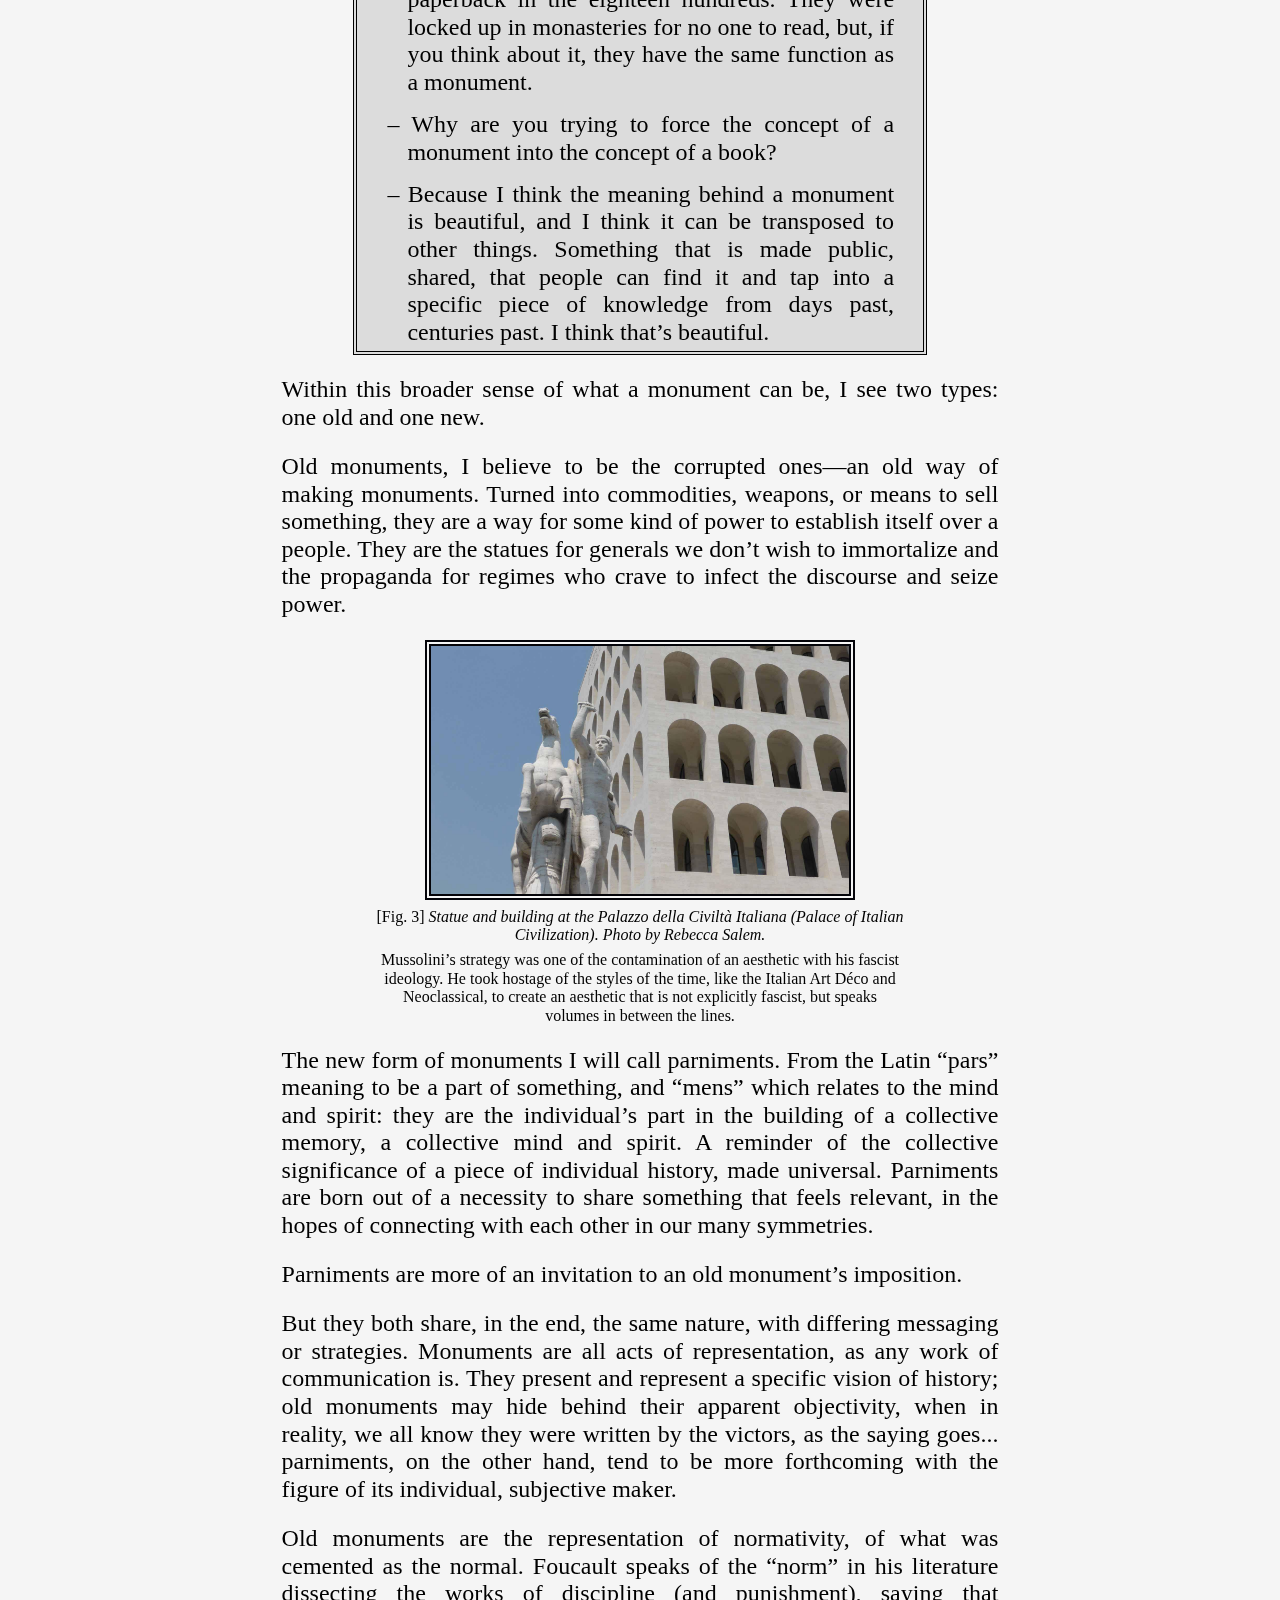
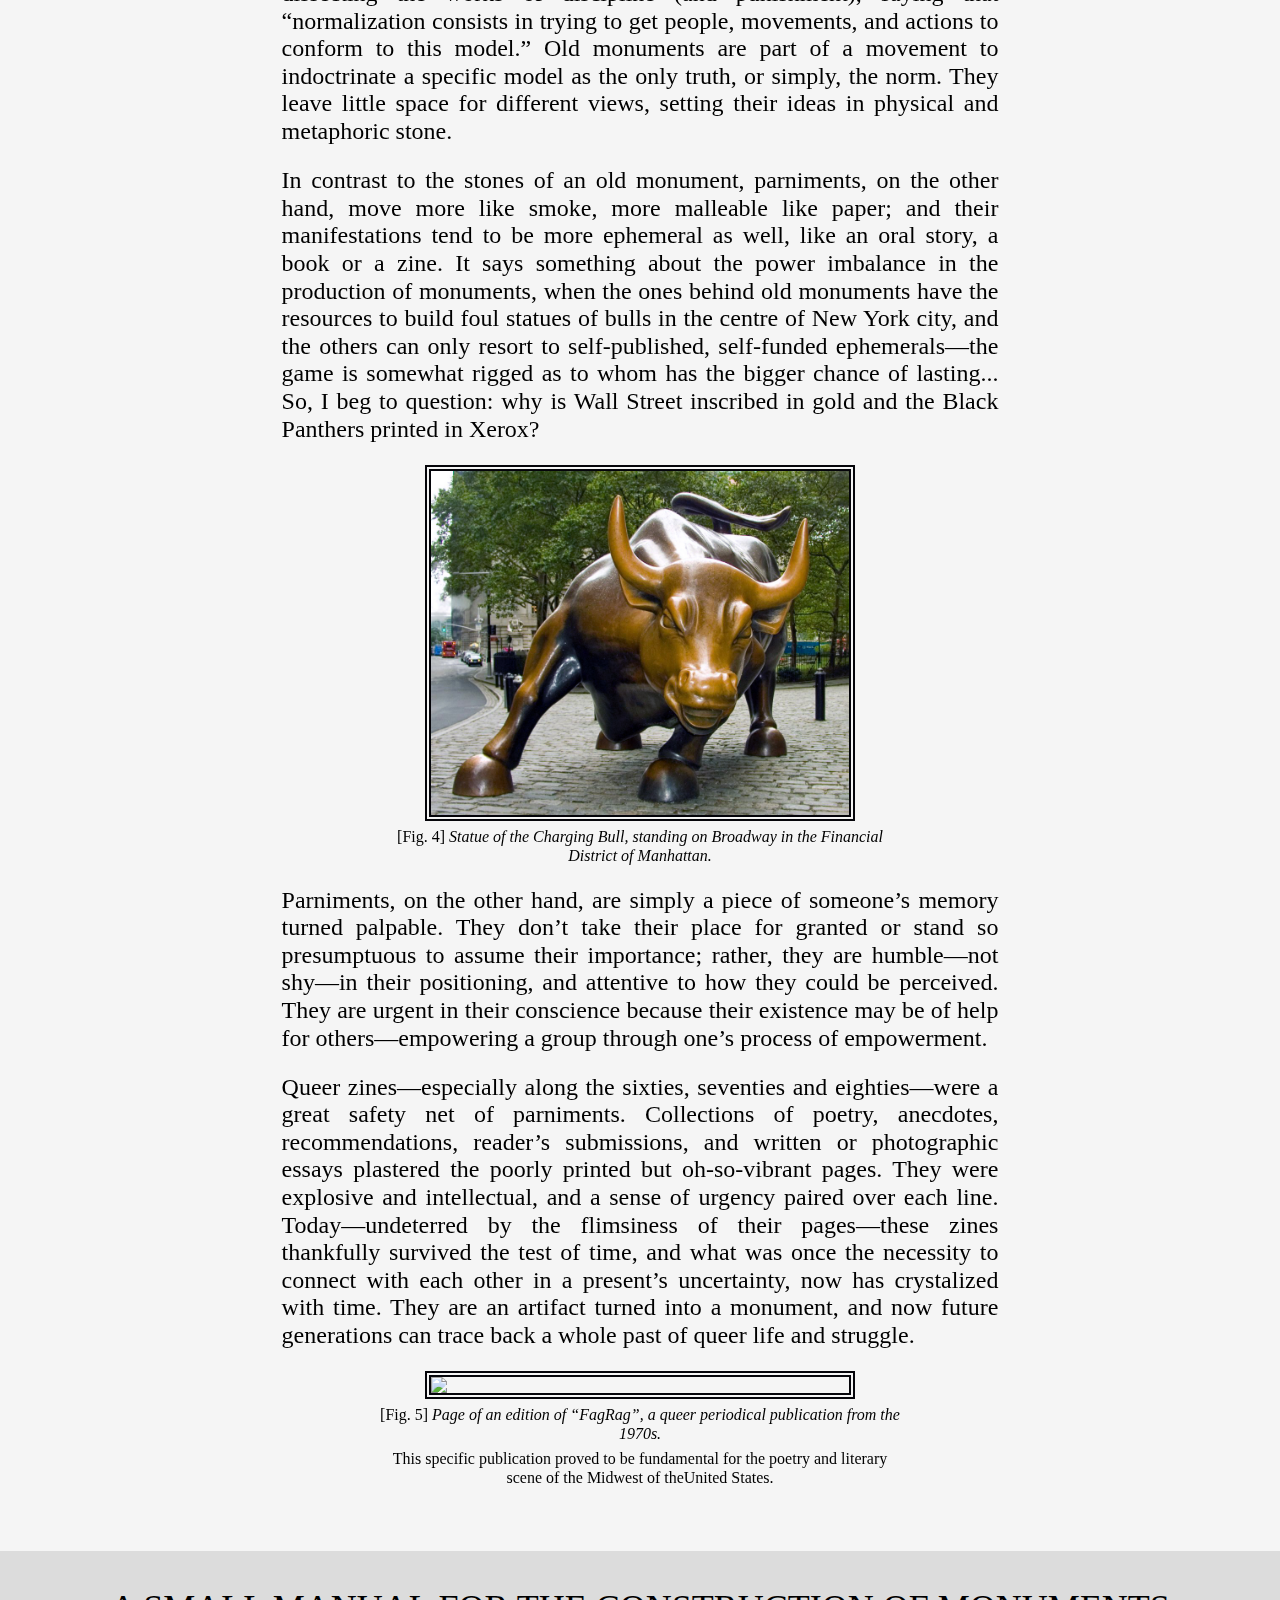
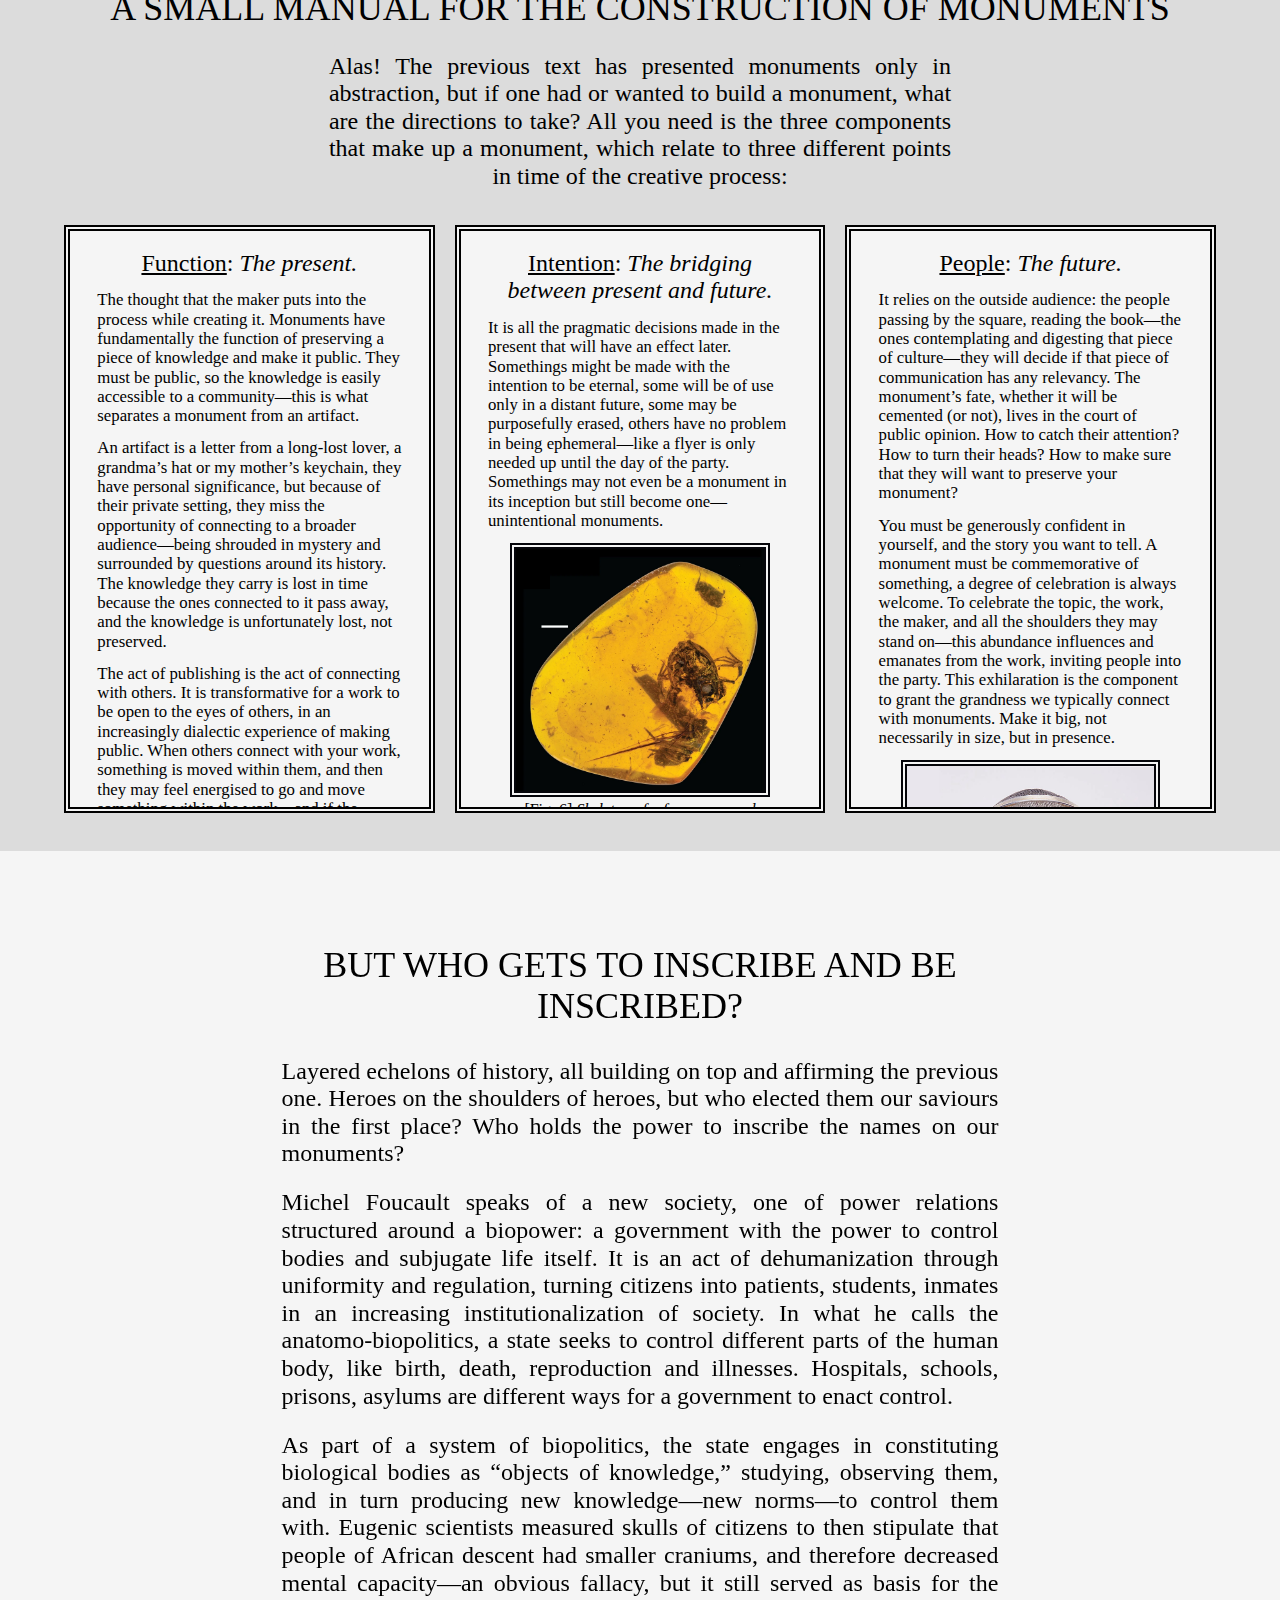
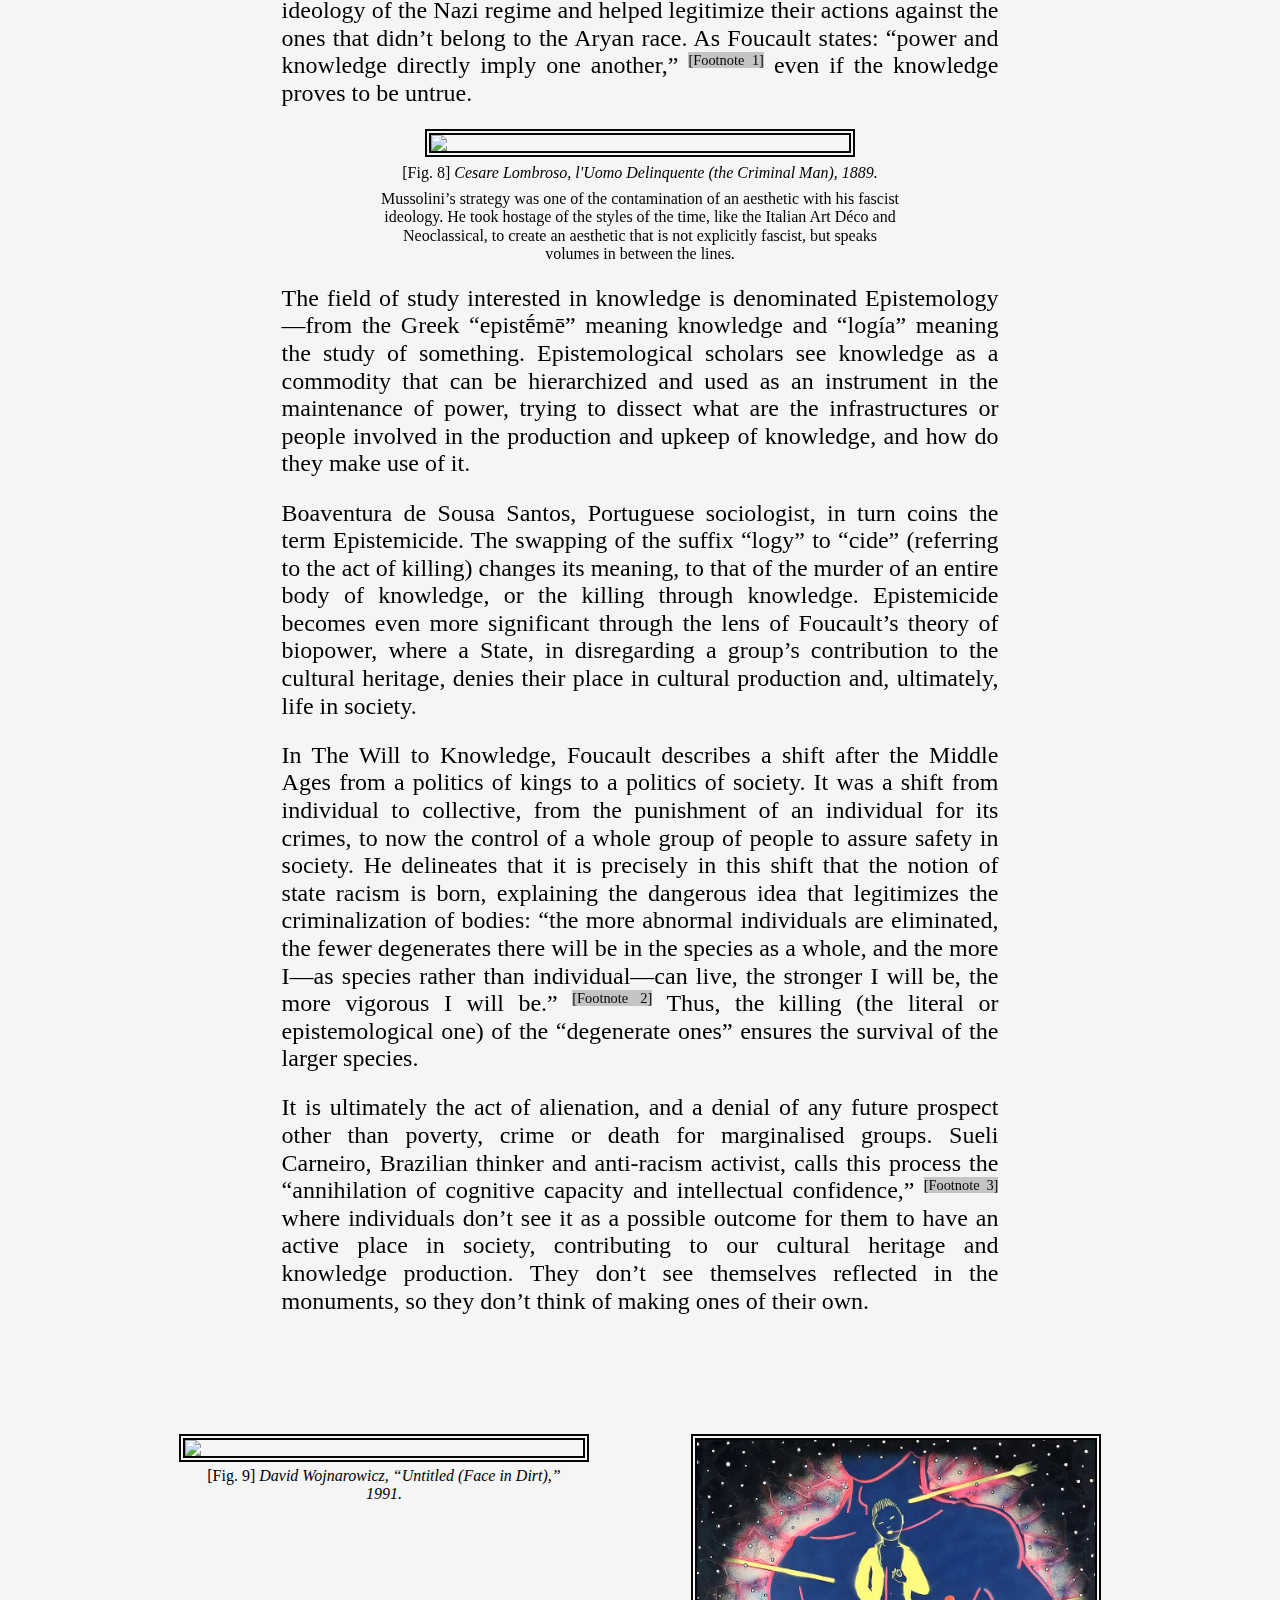
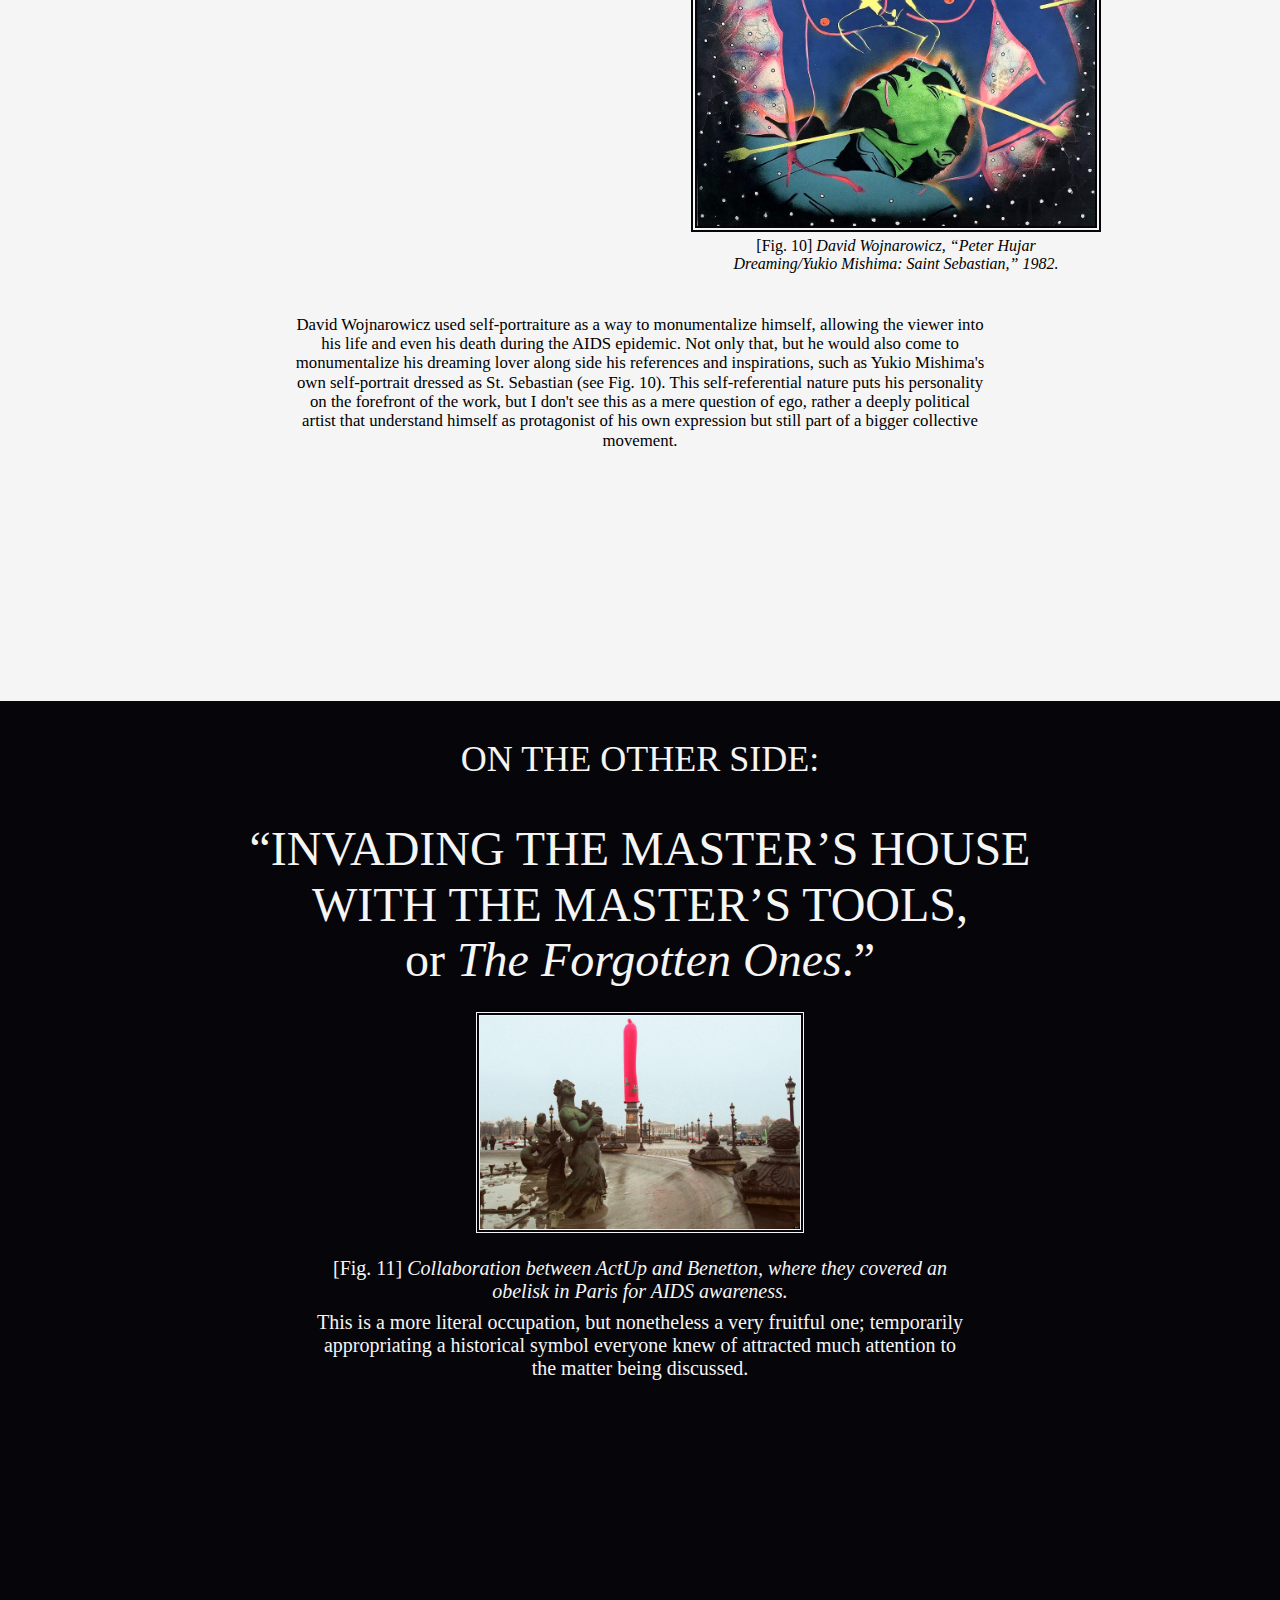
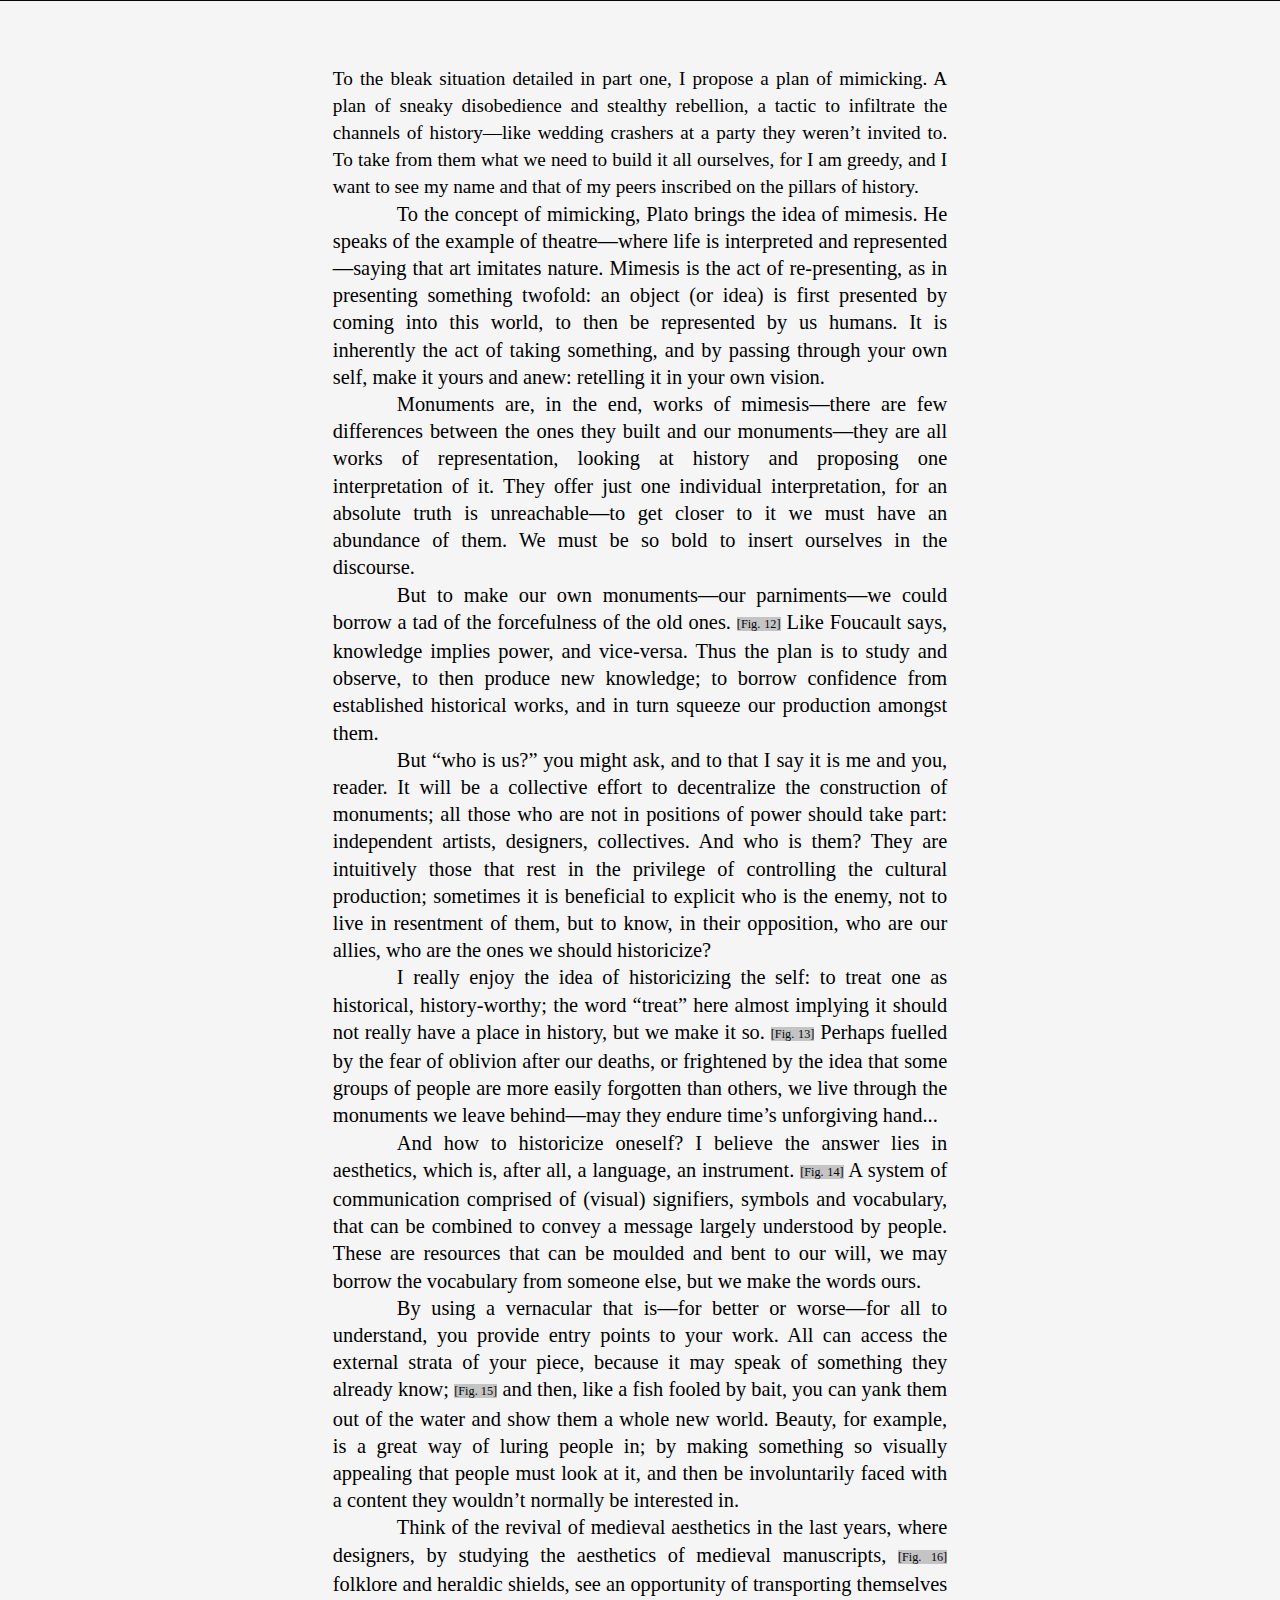
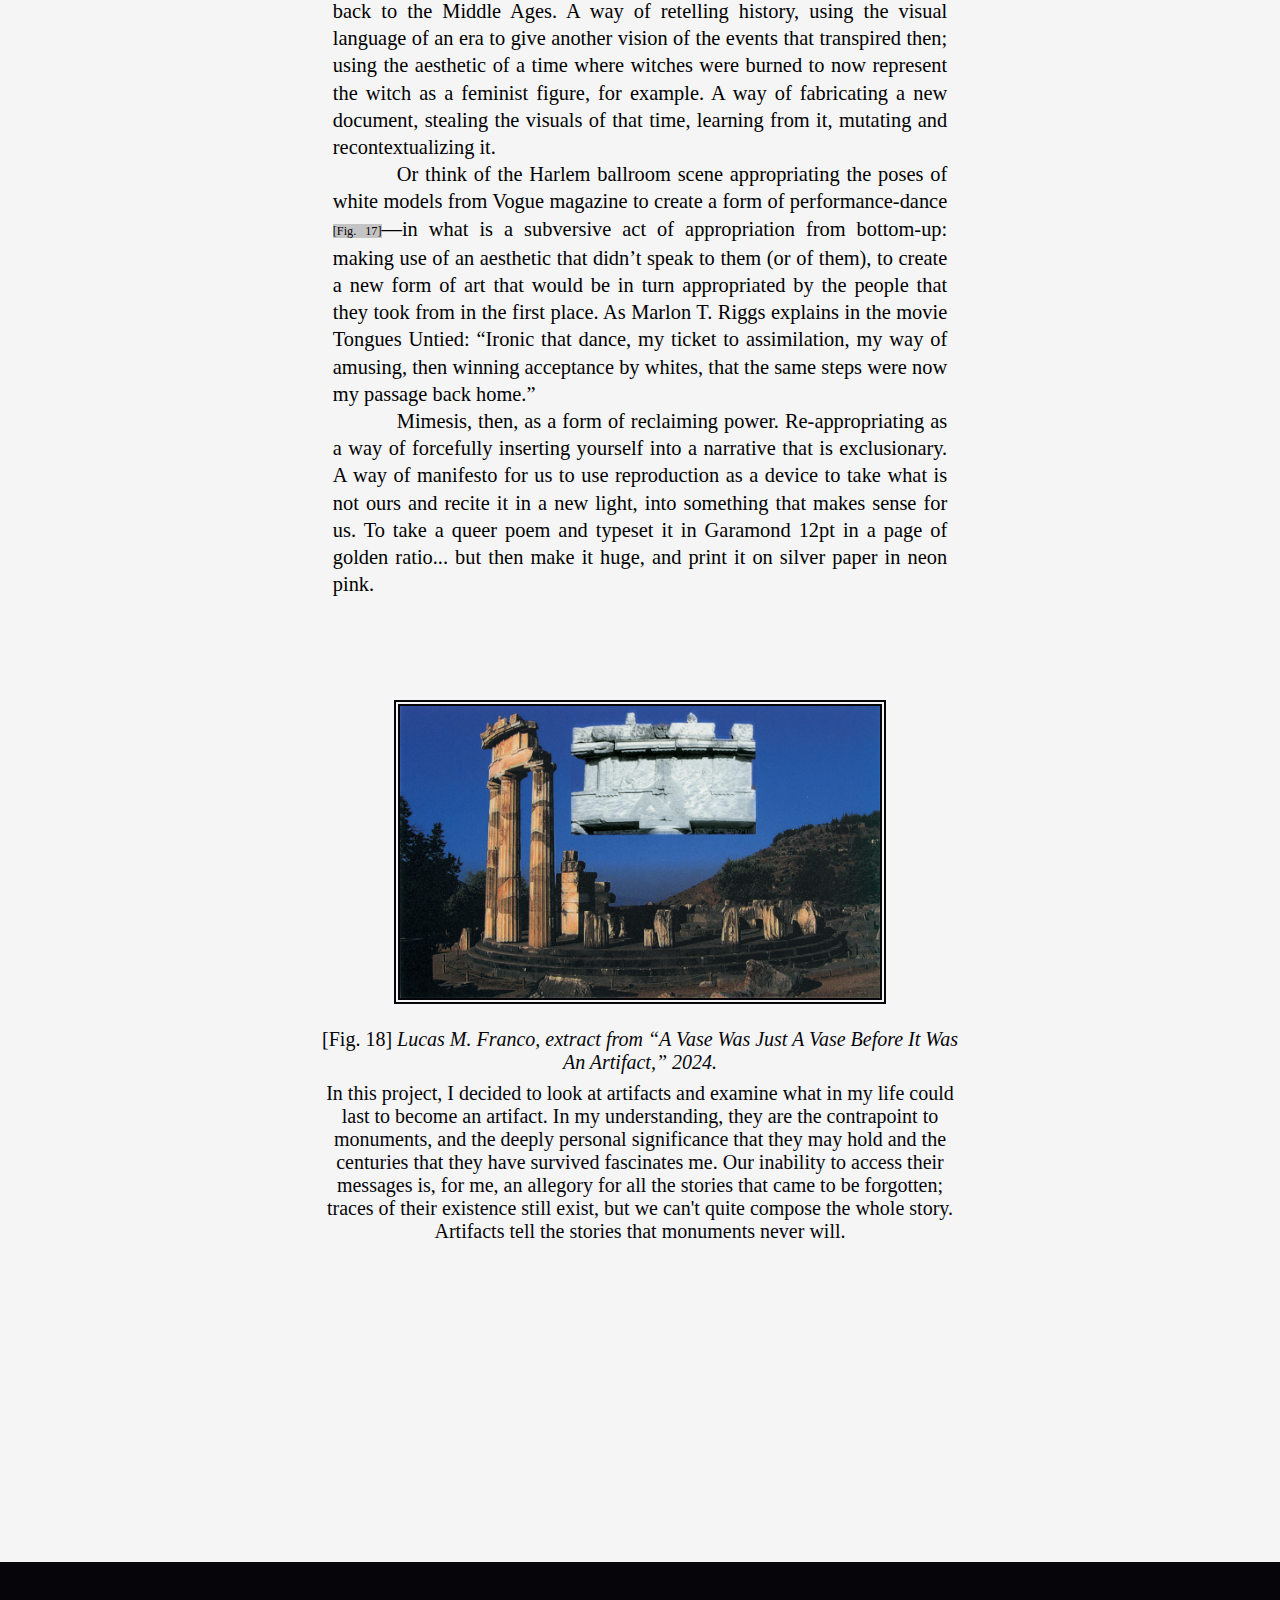
==== commit f0bf8ad3: "com" ====
--- a/index.htm
+++ b/index.htm
@@ -659,10 +659,17 @@
 				with. Eugenic scientists measured skulls of citizens to then stipulate that people of African descent
 				had smaller craniums, and therefore decreased mental capacity—an obvious fallacy, but it still served as
 				basis for the ideology of the Nazi regime and helped legitimize their actions against the ones that
-				didn’t belong to the Aryan race. As Foucault states: “power and knowledge directly imply one another,”1
-				even if the knowledge proves to be untrue.
-
-			</p>
+				didn’t belong to the Aryan race. As Foucault states: “power and knowledge directly imply one another,” <span id="1" class="figurelink">[Footnote 1]</span><img id="fig1" class="figure"
+				src="assets/images/image.png"/> even if the knowledge proves to be untrue.
+
+			</p>
+
+			<div id="caption1" class="caption">
+
+				<p class="chapterone" id="caption_chaptertwo">
+					[1] Michel Foucault, Discipline and Punish: The Birth of the Prison, trans. Alan Sheridan (London: Penguin, 1979).
+				</p>
+			</div>
 
 			<img class="image_visible" src="assets/images/eugenics.png">
 
@@ -708,21 +715,35 @@
 				that it is precisely in this shift that the notion of state racism is born, explaining the dangerous
 				idea that legitimizes the criminalization of bodies: “the more abnormal individuals are eliminated, the
 				fewer degenerates there will be in the species as a whole, and the more I—as species rather than
-				individual—can live, the stronger I will be, the more vigorous I will be.”2 Thus, the killing (the
+				individual—can live, the stronger I will be, the more vigorous I will be.” <span id="1" class="figurelink">[Footnote 2]</span><img id="fig1" class="figure"
+				src="assets/images/image.png"/> Thus, the killing (the
 				literal or epistemological one) of the “degenerate ones” ensures the survival of the larger species.
 			</p>
+
+			<div id="caption1" class="caption">
+
+				<p class="chapterone" id="caption_chaptertwo">
+					[2] Michel Foucault, Society Must Be Defended: Lectures at the College de France, 1975-76. (Penguin Books, 2003). 
+				</p>
+			</div>
 
 			<p class="chapterone">
 
 				It is ultimately the act of alienation, and a denial of any future prospect other than poverty, crime or
 				death for marginalised groups. Sueli Carneiro, Brazilian thinker and anti-racism activist, calls this
-				process the “annihilation of cognitive capacity and intellectual confidence,”3 where individuals don’t
+				process the “annihilation of cognitive capacity and intellectual confidence,” <span id="1" class="figurelink">[Footnote 3]</span><img id="fig1" class="figure"
+				src="assets/images/image.png"/> where individuals don’t
 				see it as a possible outcome for them to have an active place in society, contributing to our cultural
 				heritage and knowledge production. They don’t see themselves reflected in the monuments, so they don’t
 				think of making ones of their own.
 			</p>
 
-
+			<div id="caption1" class="caption">
+
+				<p class="chapterone" id="caption_chaptertwo">
+					[3] Sueli Carneiro, “Epistemicídio,” Portal Geledés, September 4, 2014, https://www.geledes.org.br/epistemicidio/. 
+				</p>
+			</div>
 
 
 		</div>
@@ -944,13 +965,17 @@
 			</p>
 
 			<div id="caption1" class="caption">
-				<p class="chapterone" id="caption_chaptertwo"></p><em>Adam Broomberg & Oliver Chanarin, Holy Bible (Second printing).</em>
+				<p class="chapterone" id="caption_chaptertwo"></p><em>Adam Broomberg & Oliver Chanarin, Holy Bible
+					(Second printing).</em>
 				</p>
 				<p class="chapterone" id="caption_chaptertwo">
 
- 
-
-Broomberg and Chanarin publish an illustrated version of the Bible, with a message: God reveals himself predominantly through catastrophe. The immediate connection between the aesthetic of the most famous book in the western world and archival images of conflicts and atrocities of our society proves to be quite powerful. 
+
+
+					Broomberg and Chanarin publish an illustrated version of the Bible, with a message: God reveals
+					himself predominantly through catastrophe. The immediate connection between the aesthetic of the
+					most famous book in the western world and archival images of conflicts and atrocities of our society
+					proves to be quite powerful.
 				</p>
 			</div>
 
@@ -962,22 +987,40 @@
 				transporting
 				themselves back to the Middle Ages. A way of retelling history, using the visual language of an era to
 				give another vision of the events that transpired then; using the aesthetic of a time where witches were
-				burned to now represent the witch as a feminist figure, for example. <span id="1"
-					class="figurelink">[Fig. 17]</span><img id="fig1" class="figure" src="assets/images/mopmop.png" /> A
+				burned to now represent the witch as a feminist figure, for example. A
 				way of fabricating a new
 				document, stealing the visuals of that time, learning from it, mutating and recontextualizing it.
 			</p>
+
+			<div id="caption1" class="caption">
+				<p class="chapterone" id="caption_chaptertwo"></p><em>Album cover for “Privacy Angels.” Music and Graphic design by Nicola Tirabasso (VISIO).</em>
+				</p>
+
+			</div>
+
 			<p class="chapterone" id="chaptertwo_paragraph">
 
 				Or think of the Harlem ballroom scene appropriating the poses of white models from Vogue magazine to
-				create a form of performance-dance<span id="1" class="figurelink">[Fig. 18]</span><img id="fig1"
+				create a form of performance-dance <span id="1" class="figurelink">[Fig. 17]</span><img id="fig1"
 					class="figure" src="assets/images/vogue.jpeg" />—in what is a subversive act of appropriation from
 				bottom-up: making
 				use of an aesthetic that didn’t speak to them (or of them), to create a new form of art that would be in
 				turn appropriated by the people that they took from in the first place. As Marlon T. Riggs explains in
 				the movie Tongues Untied: “Ironic that dance, my ticket to assimilation, my way of amusing, then winning
-				acceptance by whites, that the same steps were now my passage back home.”4
-			</p>
+				acceptance by whites, that the same steps were now my passage back home.”
+			</p>
+
+			<div id="caption1" class="caption">
+				<p class="chapterone" id="caption_chaptertwo"></p><em>Willi Ninja, said to be “the godfather of vogue” voguing at the nightclub Mars in New York City.</em>
+				</p>
+
+				 
+				<p class="chapterone" id="caption_chaptertwo"></p>
+				Vogue is a style of dance that consists in rapidly and sharply moving from pose to pose, mimicking the movements models did when posing for a magazine photoshoot. 
+			</p>
+
+			</div>
+
 			<p class="chapterone" id="chaptertwo_paragraph">
 
 				Mimesis, then, as a form of reclaiming power. Re-appropriating as a way of forcefully inserting yourself
@@ -995,7 +1038,7 @@
 
 				<img class="image_visible" src="assets/images/lucas.jpg">
 			<p class="title" id="caption_opening_black">
-				[Fig. 19] <em>Lucas M. Franco, extract from “A Vase Was Just A Vase Before It Was An Artifact,”
+				[Fig. 18] <em>Lucas M. Franco, extract from “A Vase Was Just A Vase Before It Was An Artifact,”
 					2024.</em>
 
 			</p>
--- a/assets/css/style.css
+++ b/assets/css/style.css
@@ -123,7 +123,7 @@
   bottom: 0;
   left: 0;
   width: 20%;
-  background-color: rgb(255, 173, 210);
+  background-color: var(--color-medium);
   color: var(--color-dark);
   text-align: center;
   padding: 1rem;
@@ -134,6 +134,7 @@
 
 }
 
+
 #caption_chaptertwo {
   margin-top: 5%;
   margin-bottom: 5%;
@@ -158,7 +159,7 @@
 
   font-size: 60%;
   vertical-align:text-top;
-  box-shadow: rgb(255, 173, 210) 0px 0px 0px 15px inset;
+  box-shadow: rgb(196, 196, 196) 0px 0px 0px 15px inset;
   color: var(--color-dark);
 }
 .hovered {
@@ -558,4 +559,90 @@
   text-align: center;
   
 
-}+}
+
+/* WEBSITE MEDIA QUERIES */
+
+/* styles for 'mobile', screen sizes up to 779px, should covers 'mobile' and 'tablet' */
+/* style this one first and then use the subsequent ones in a cascading way (from general to specific) */
+
+@media (max-width: 779px) {
+
+  /* your 'mobile' overriding css properties here */
+
+  :root {
+
+    --font-size: 16px;
+    /* Margin value */
+
+  }
+
+  .chapter {
+    padding-top: 5%;
+    padding-bottom: 5%;
+
+    /* Center the text inside */
+
+    padding-right: 5%;
+    padding-left: 5%;
+
+  }
+
+  .image_visible {
+
+    width: 100%;
+
+}
+
+#caption {
+
+
+  font-size: calc(var(--font-size)*0.8);
+  margin-left: 10%;
+  margin-right: 10%;
+
+}
+
+  /* utility classes, mobile */
+
+  .desktop-only{
+    display:none;
+  }
+
+  .mobile-only{
+    display:block;
+  }
+
+}
+
+
+
+/* use this query to apply style changes to smaller smartphones sizes (like an iPhone 5S or SE 2016), max size of 339px */
+
+@media (max-width: 339px) {
+
+  /* your overriding css properties here */
+
+}
+
+
+
+/* use this query to apply style changes for 'mobile' screen sizes that are flipped in 'landscape' mode */
+
+@media (max-width: 779px) and (orientation: landscape) {
+
+   /* your overriding css properties here */
+
+}
+
+
+
+/* use this query to apply style for 'small' desktop screens */
+
+@media (min-width: 780px) and (max-width: 992px) {
+
+  /* your overriding css properties here */
+
+}
+
+
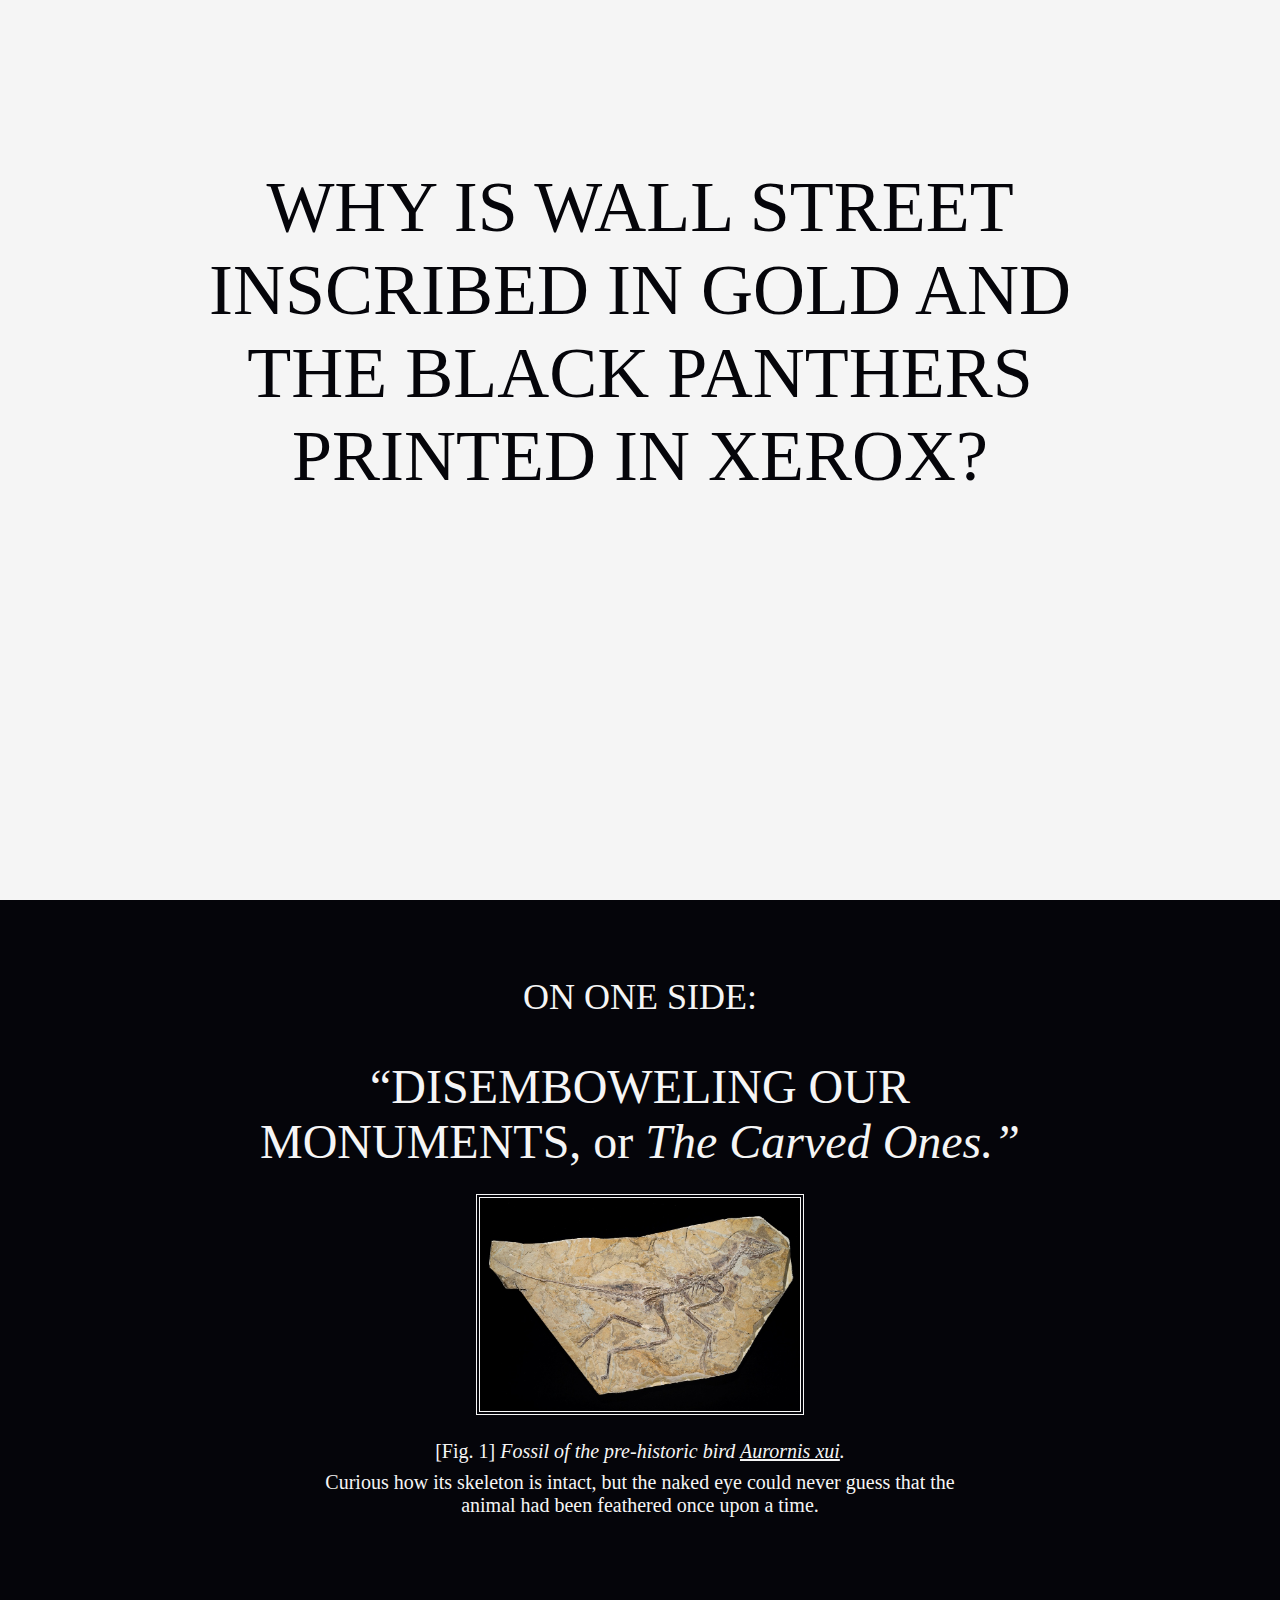
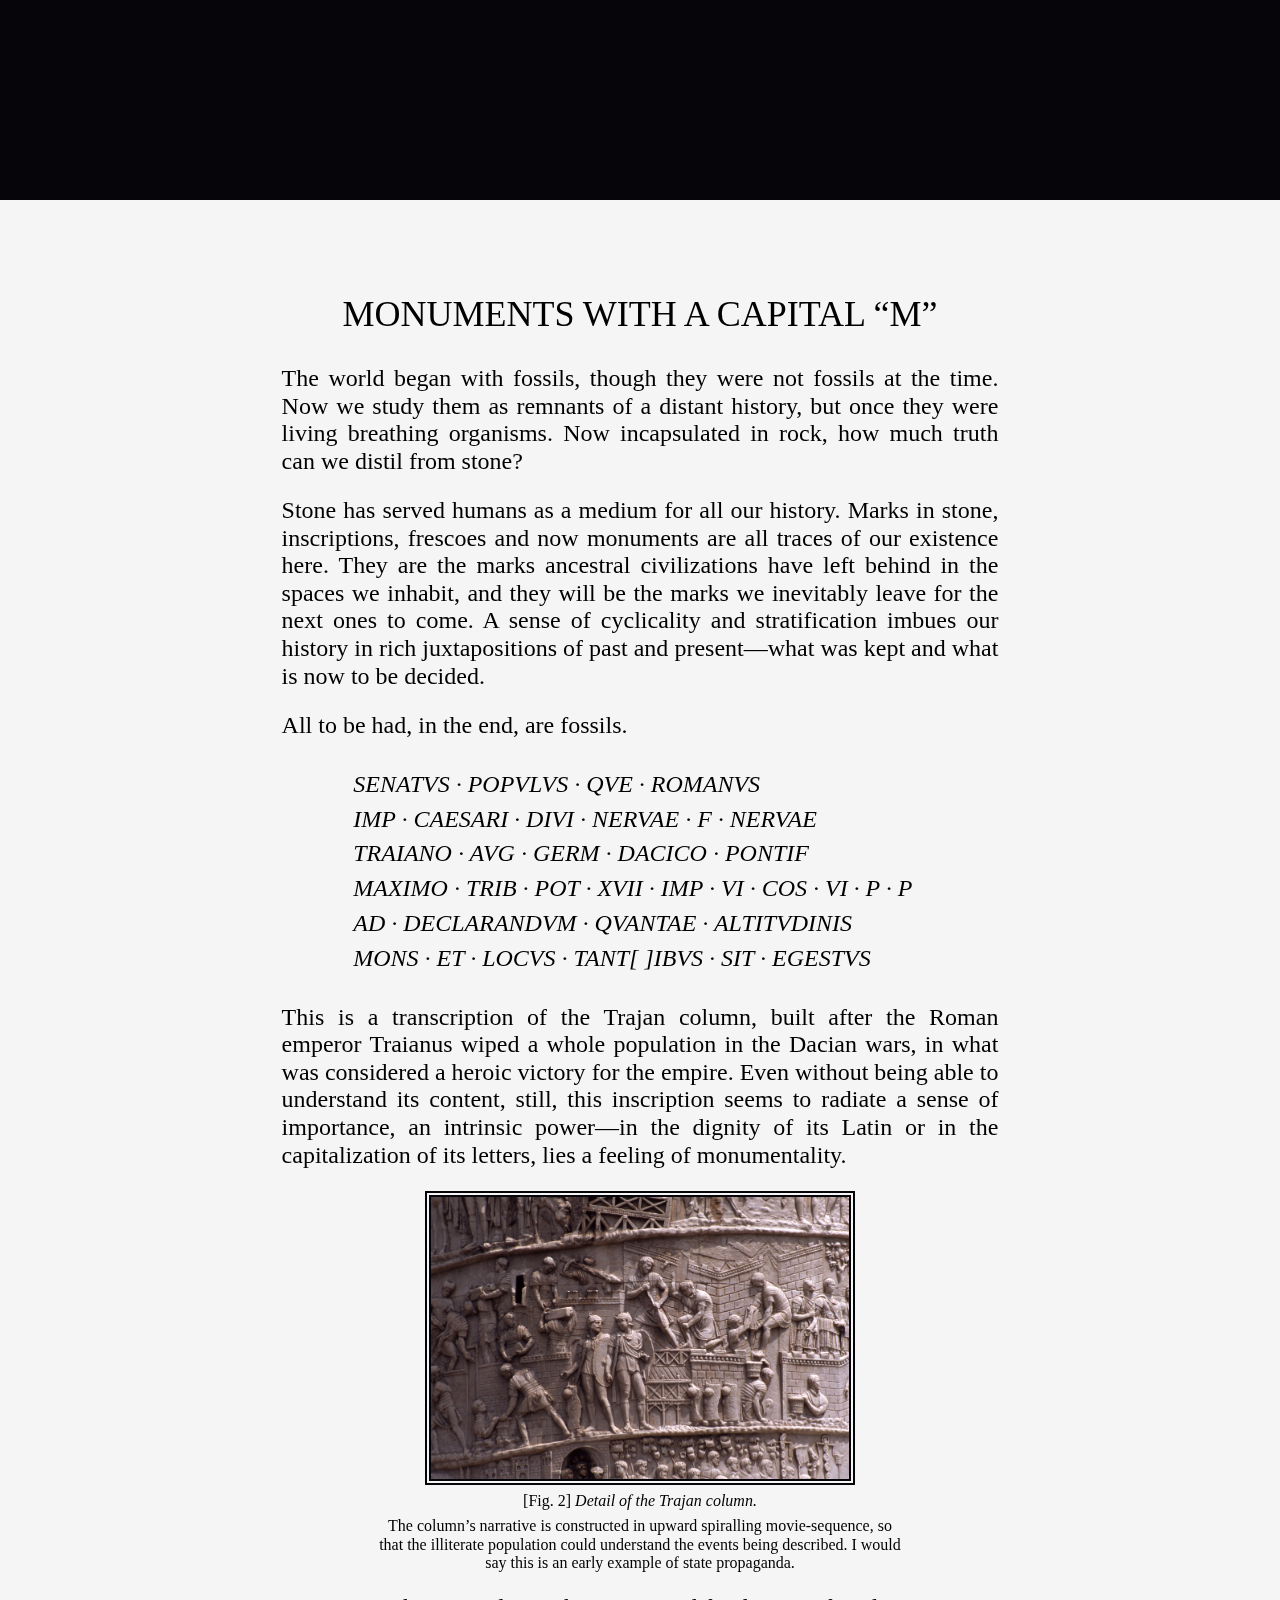
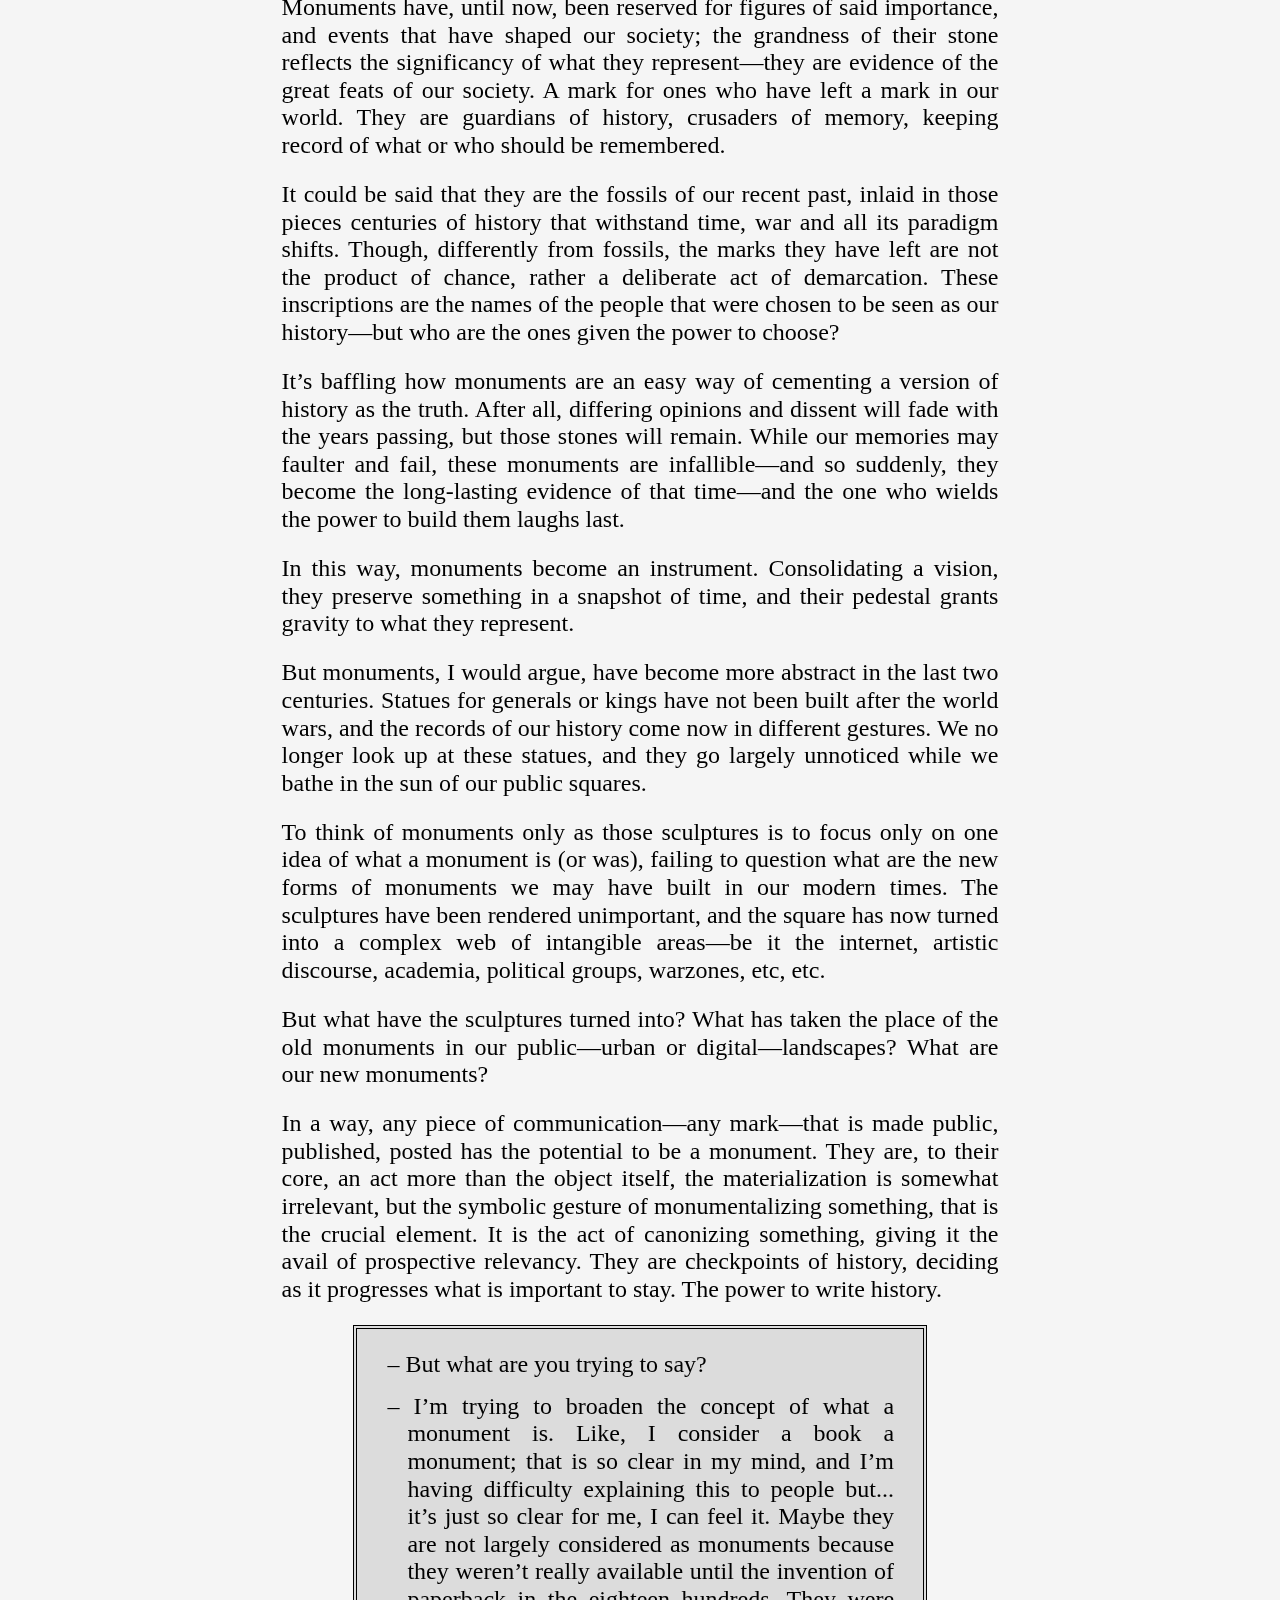
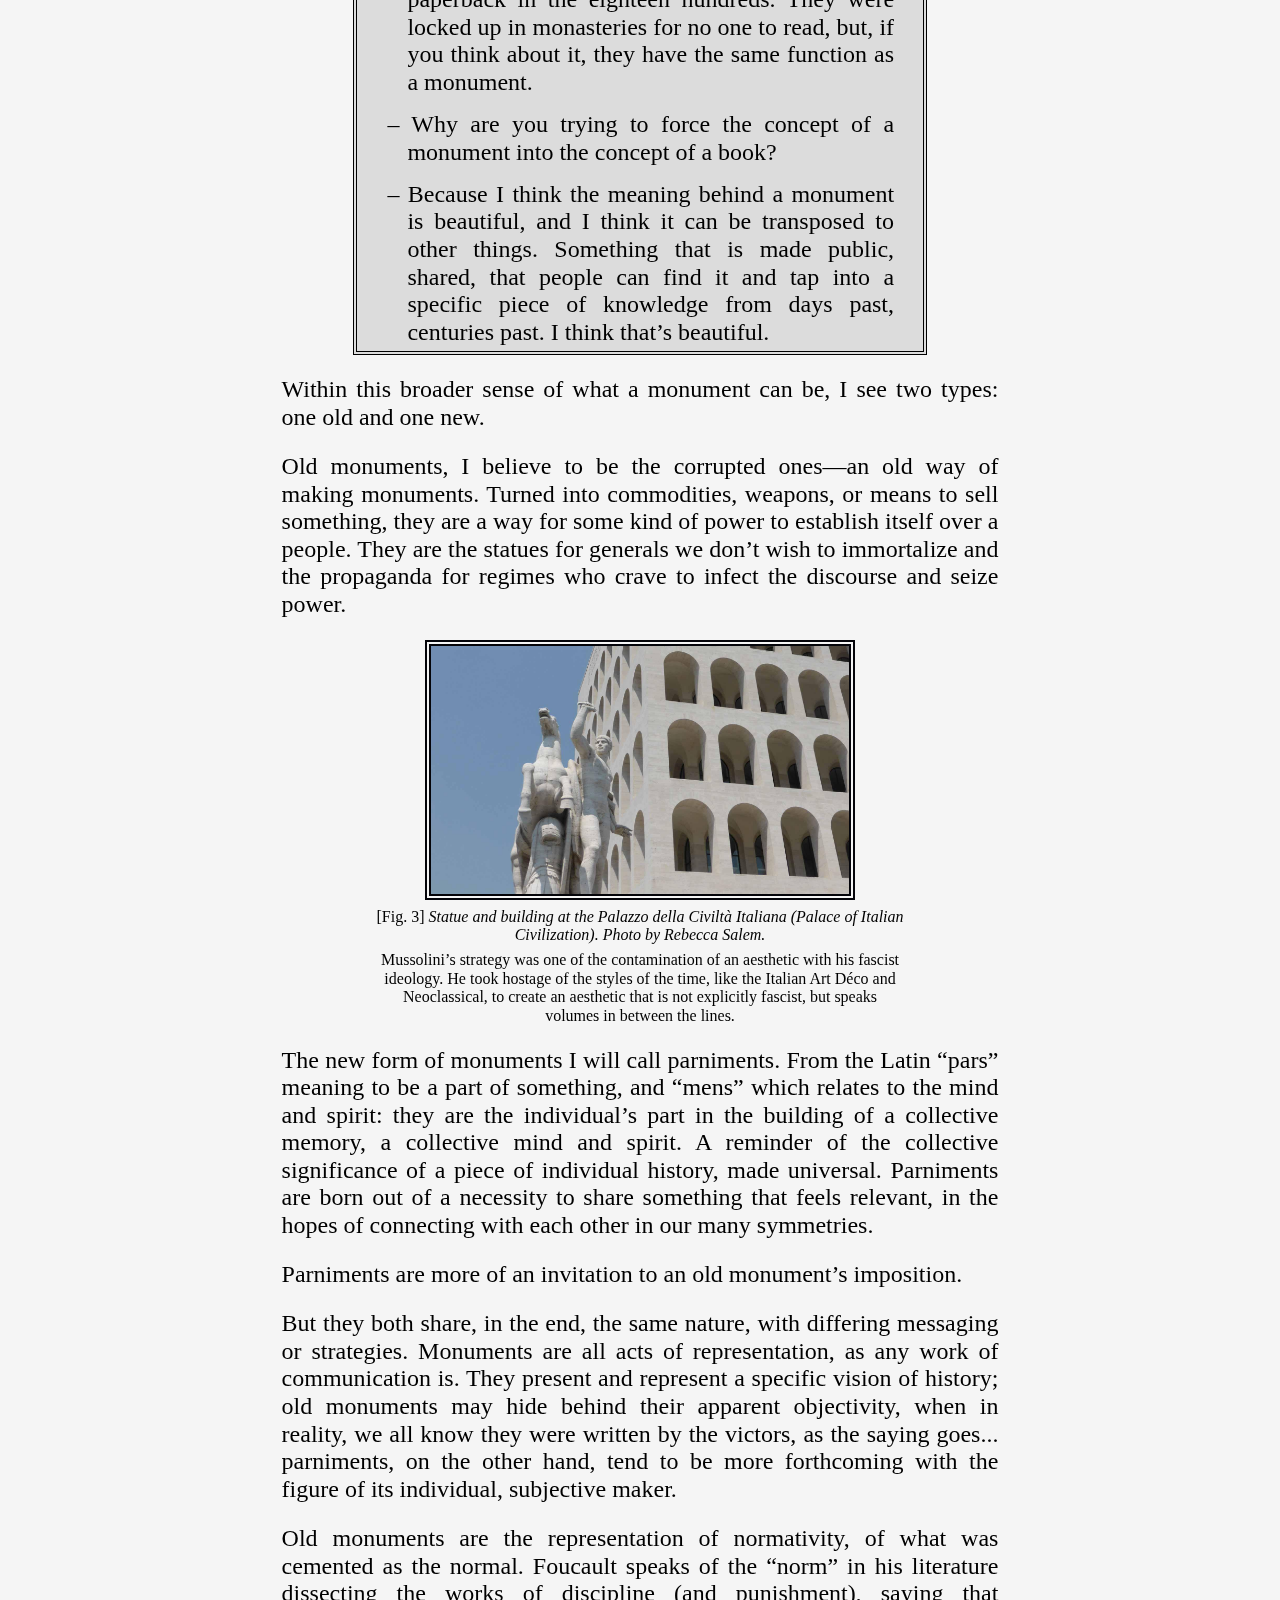
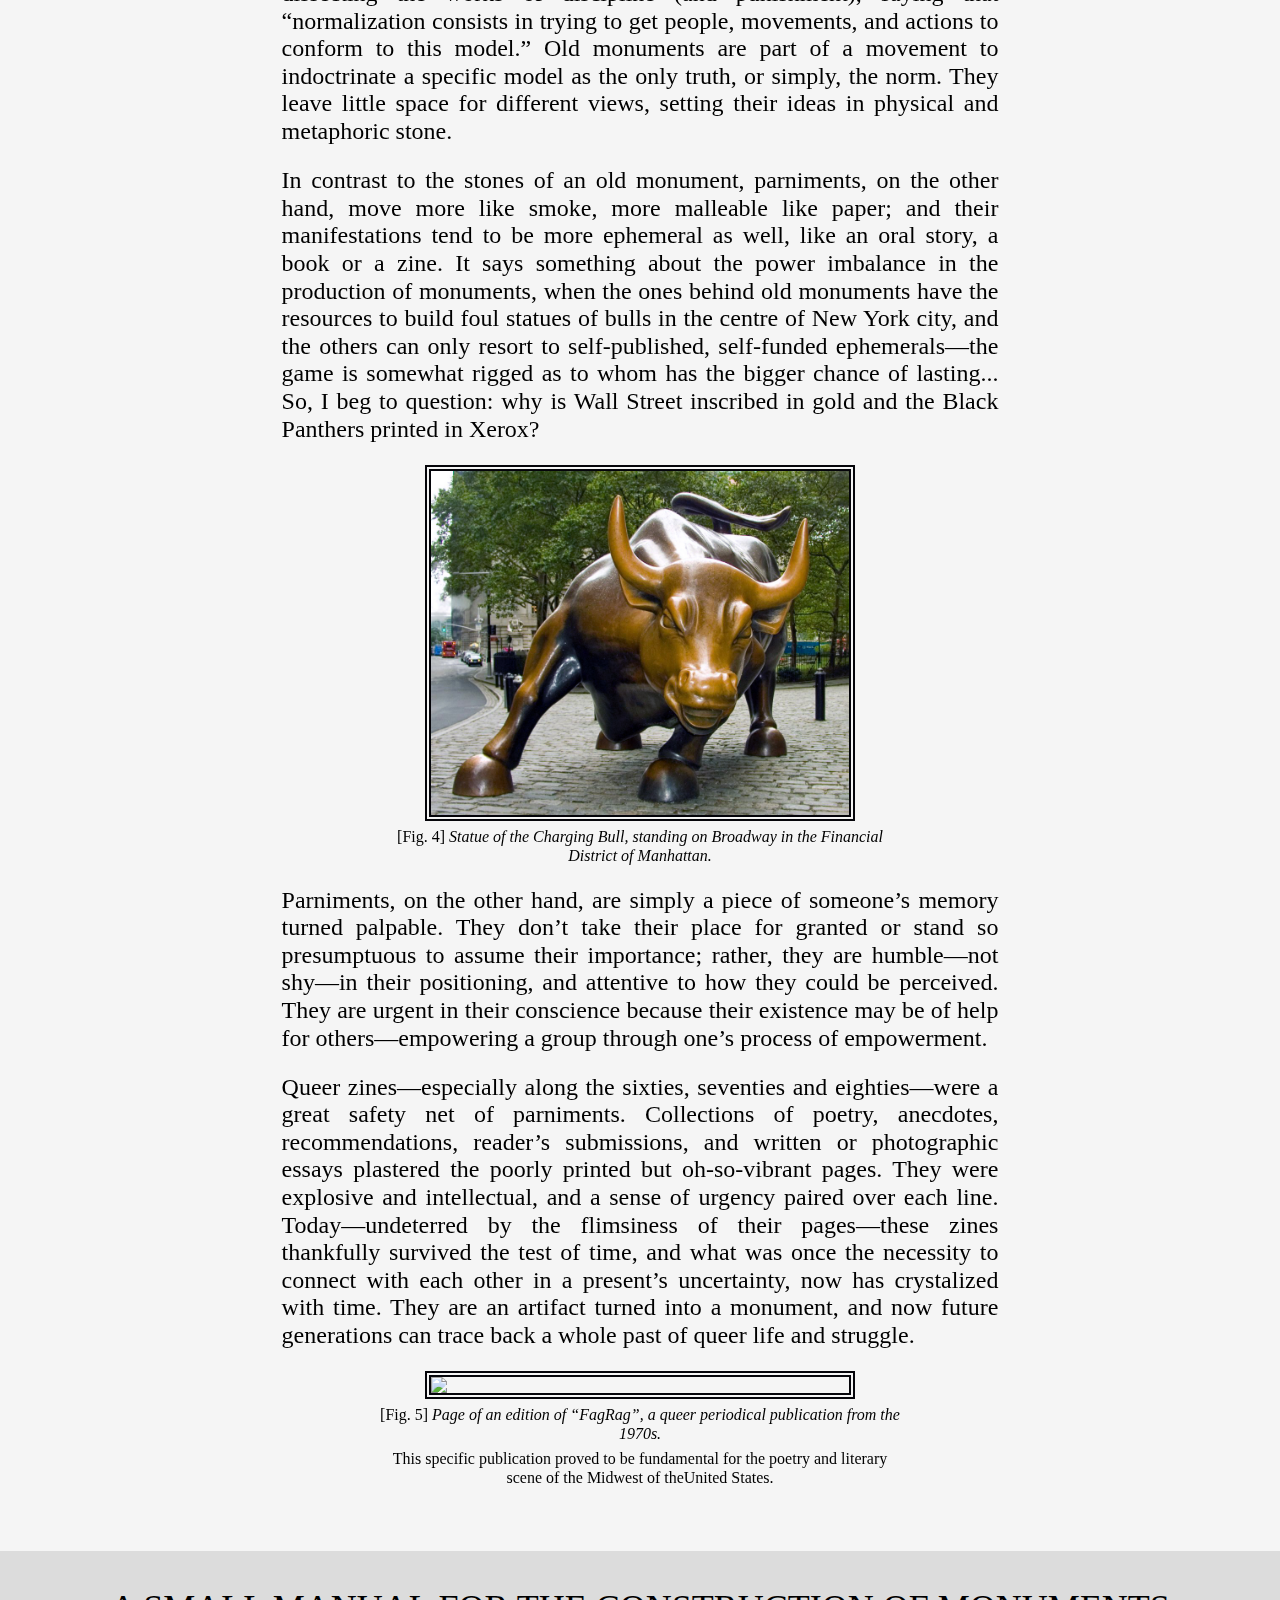
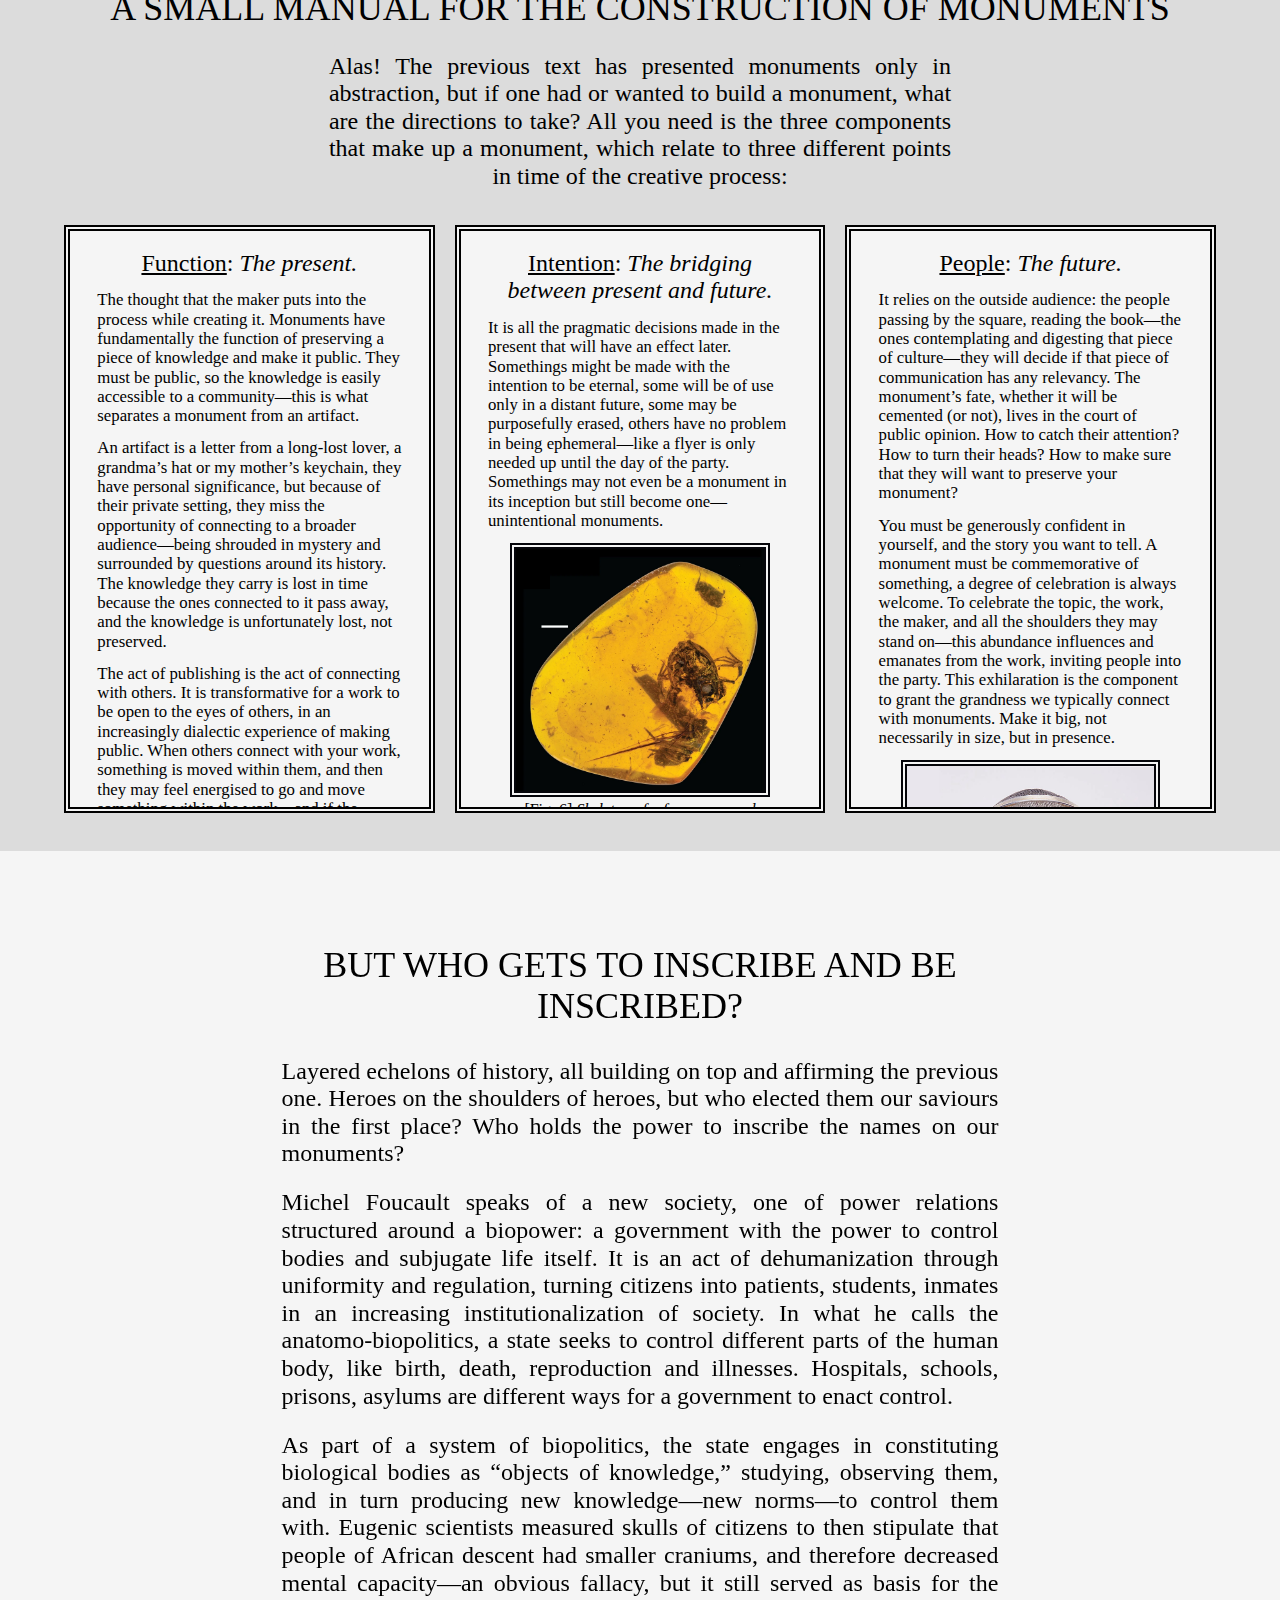
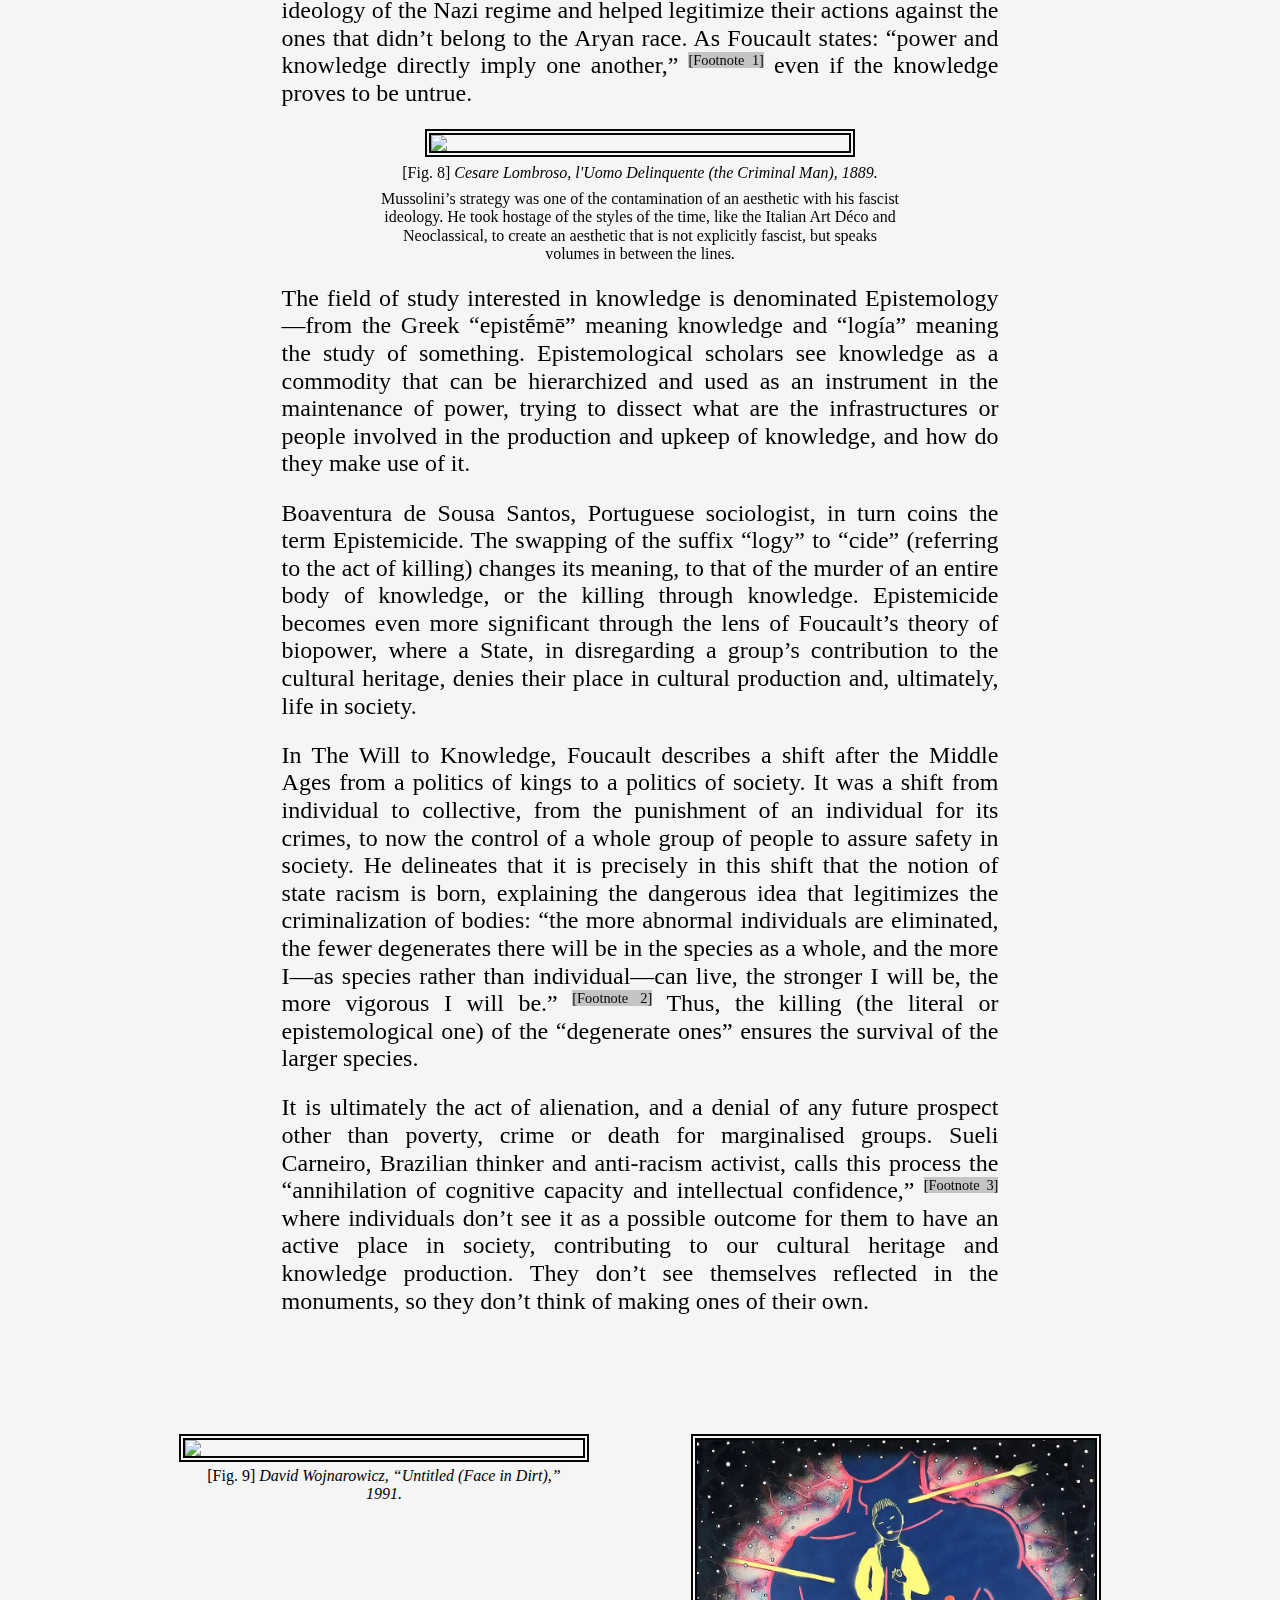
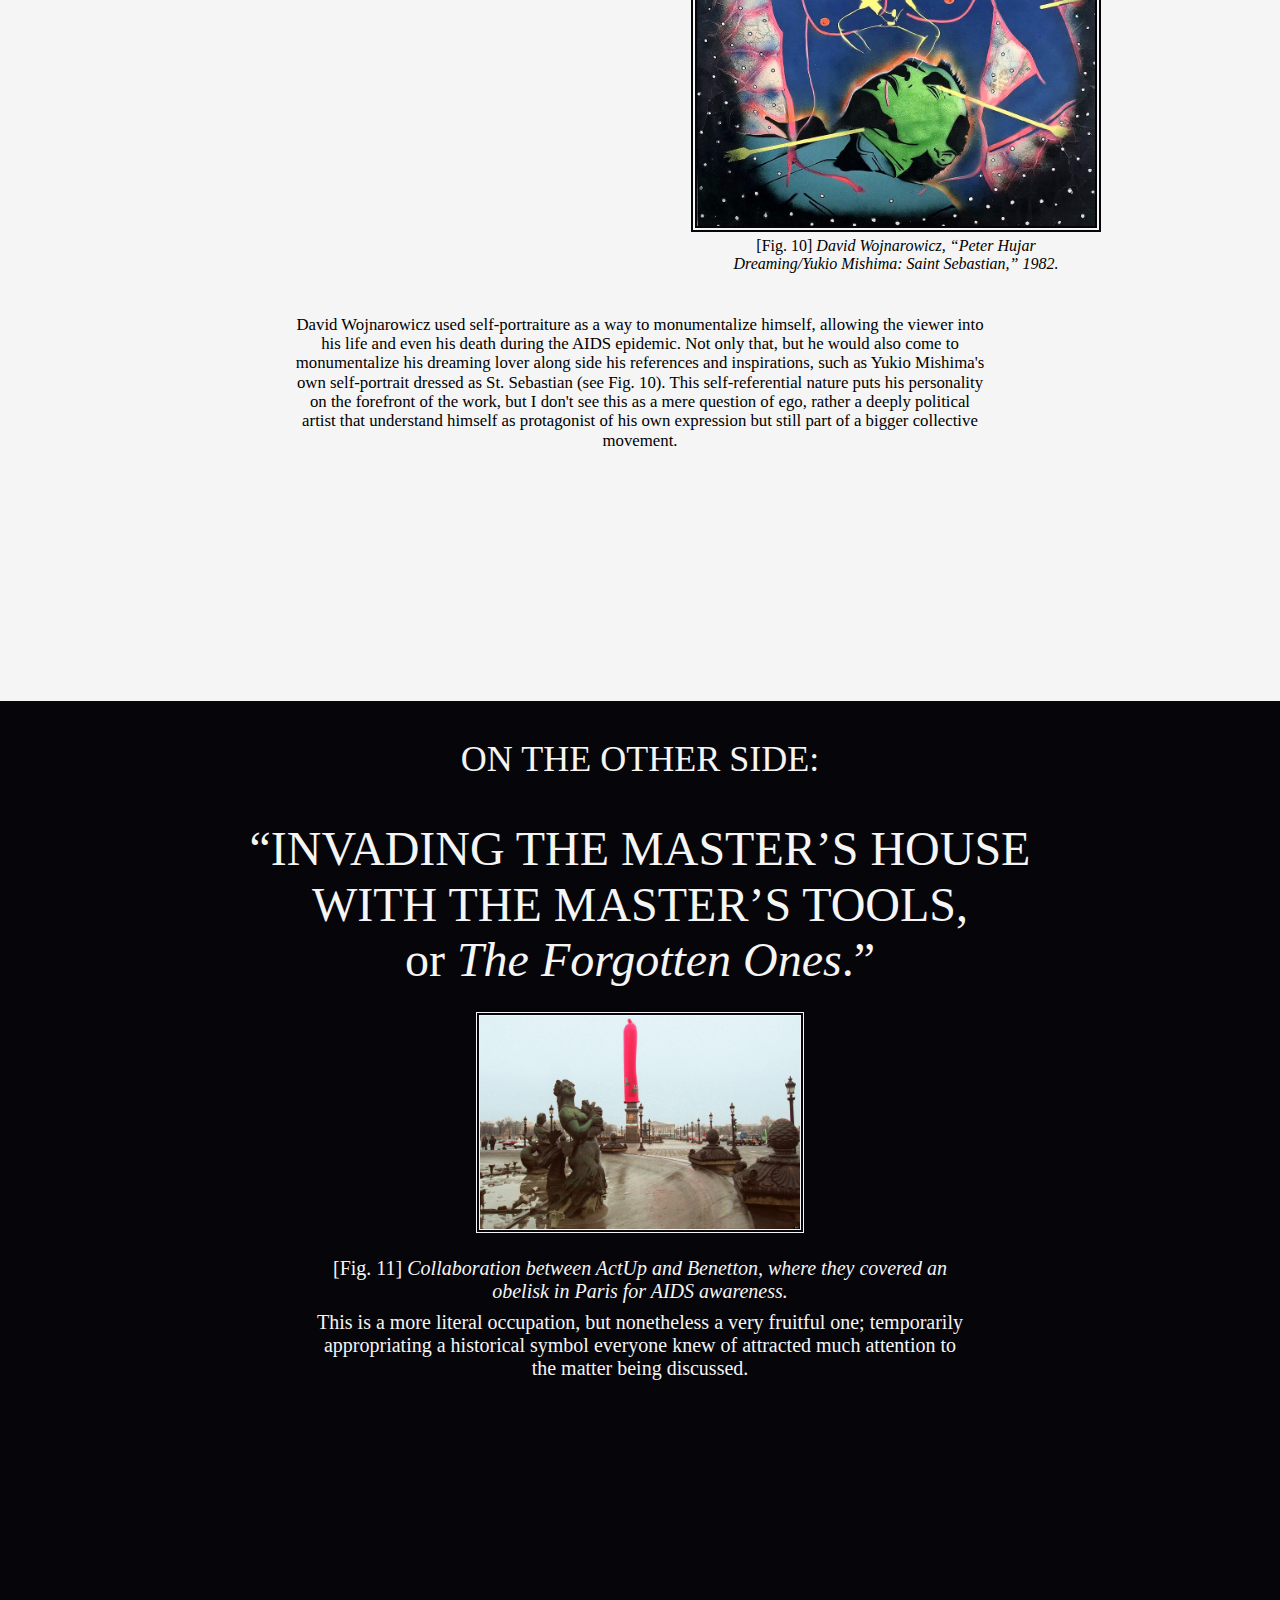
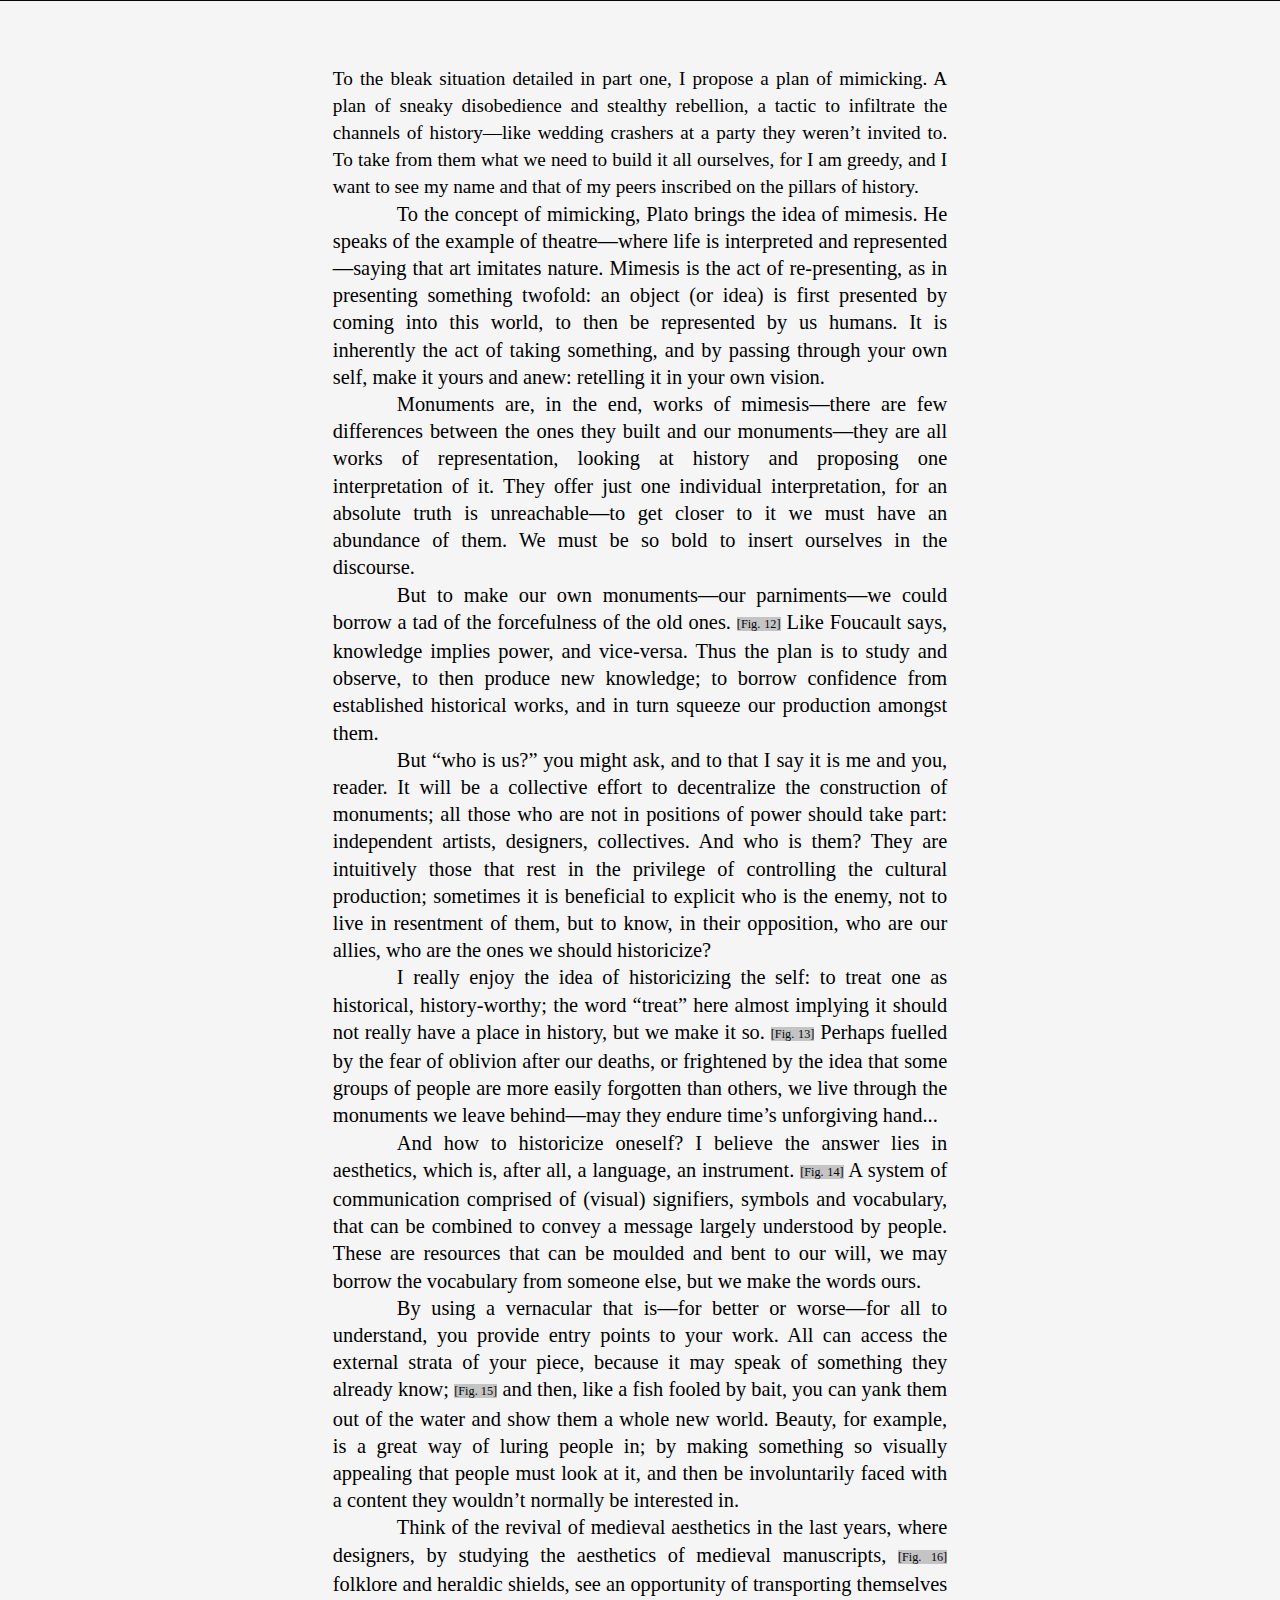
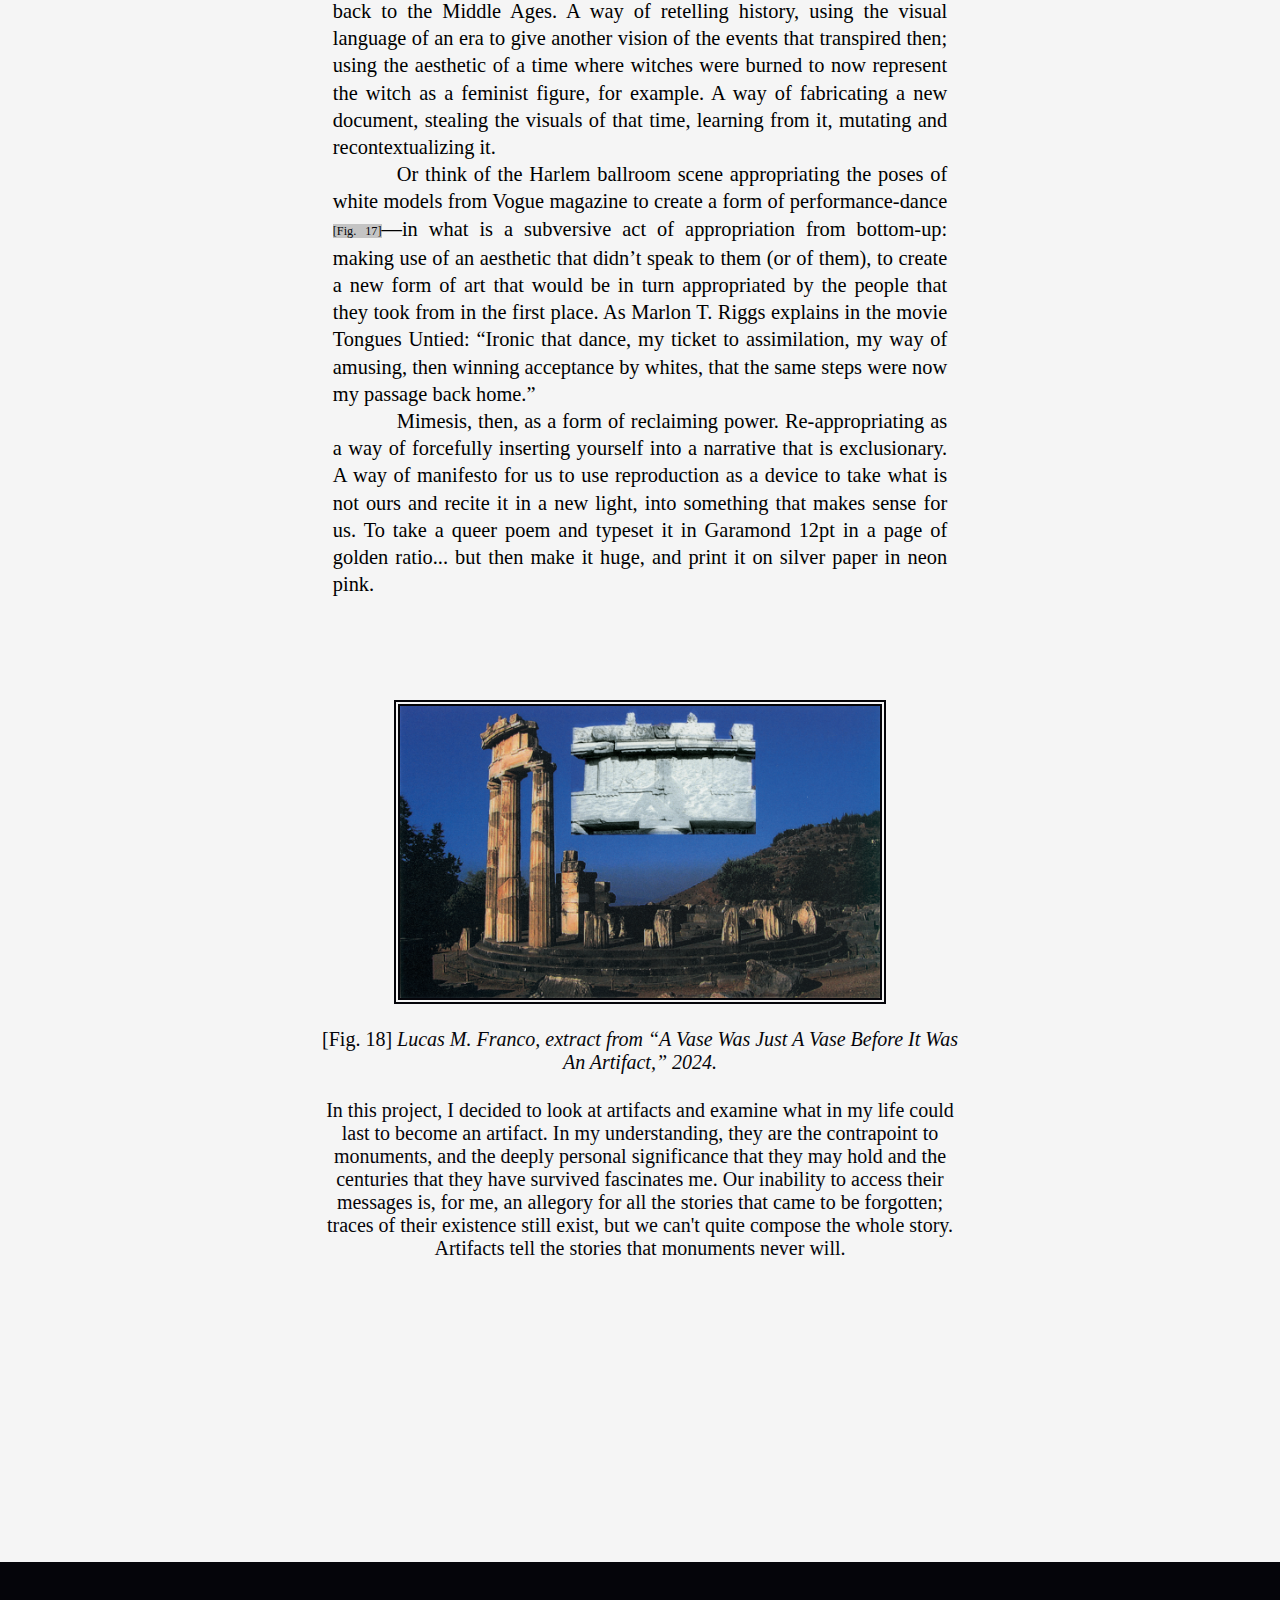
==== commit 7b9feba7: "com" ====
--- a/index.htm
+++ b/index.htm
@@ -62,7 +62,7 @@
 
 			<p class="chapterone">
 				All to be had, in the end, are fossils.
-				<!-- <img id="1" class="figure" src="assets/images/trajan.jpeg"> -->
+
 
 			</p>
 
@@ -93,9 +93,7 @@
 			<p class="trajan">
 				MONS · ET · LOCVS · TANT[ ]IBVS · SIT · EGESTVS </p>
 
-			<!-- <p class="trajan" id="trajan_figure">
-				<span id="1" class="figurelink">[Figure 2] </span>
-			</p> -->
+
 
 			<p class="trajan">
 				<hr>
@@ -1055,7 +1053,7 @@
 
 		</div>
 
-		<div class="opening" id="chaptertwo_opening">
+		<div class="opening" id="conclusion_opening">
 
 			<p class="title" id="sub">A MORE PERSONAL CONCLUSION</p>
 
--- a/assets/css/style.css
+++ b/assets/css/style.css
@@ -302,6 +302,23 @@
 }
 
 
+.chapter {
+  padding-top: 5%;
+  padding-bottom: 5%;
+  position: sticky;
+  height: 100%;
+  height: auto;
+  width: 100%;
+  margin: 0 auto;
+  /* Center the content horizontally */
+  text-align: justify;
+  /* Center the text inside */
+  z-index: 3;
+  padding-right: 22%;
+  padding-left: 22%;
+  background-color: var(--color-light);
+}
+
 .conversation_wrapper {
   height: 70vh;
   width: 80%;
@@ -418,23 +435,6 @@
 
 
 
-.chapter {
-  padding-top: 5%;
-  padding-bottom: 5%;
-  position: relative;
-  height: 100%;
-  height: auto;
-  width: 100%;
-  margin: 0 auto;
-  /* Center the content horizontally */
-  text-align: justify;
-  /* Center the text inside */
-  z-index: 3;
-  padding-right: 22%;
-  padding-left: 22%;
-  background-color: var(--color-light);
-}
-
 #chaptertwo {
 
   padding-left: 26%;
@@ -474,10 +474,17 @@
 
 }
 
+#conclusion_opening {
+  padding-left: 18%;
+  padding-right: 18%;
+  padding-top: 3%;
+position: sticky;
+}
+
 #caption_opening_black {
 
   margin-top: 1%;
-  margin-bottom: 0;
+  margin-bottom: 3%;
   font-size: calc(var(--font-size)/1.2);
   margin-left: 10%;
   margin-right: 10%;
@@ -500,7 +507,7 @@
 }
 
 #thank {
-
+position: sticky;
   background-color: var(--color-medium);
   padding-left: 18%;
   padding-right: 18%;
@@ -603,6 +610,141 @@
 
 }
 
+.conversation_wrapper {
+  height: 60vh;
+  width: 100%;
+
+}
+
+
+.manual_container {
+  display:block;
+
+}
+
+.manual_column {
+
+  
+  margin-bottom: 5%;
+}
+
+#manual {
+  background-color: var(--color-medium);
+  height: auto;
+  padding-bottom: 10px;
+  overflow-y: hidden;
+  padding: 2% 5% 3% 5%;
+  display: flex;
+  /* Use flexbox */
+
+  position: relative;
+}
+
+#chaptertwo {
+  padding-left: 5%;
+  padding-right: 5%;
+}
+
+#chaptertwo_paragraph {
+
+  line-height: 1.3rem;
+  font-size: calc(var(--font-size)* 1);
+}
+
+#chaptertwo_paragraph_first {
+
+  line-height: 1.3rem;
+  font-size: calc(var(--font-size)* 1);
+
+}
+
+img {
+
+  width: 70%;
+
+}
+
+.caption {
+  position: fixed;
+
+
+  width: 100%;
+  background-color: var(--color-medium);
+  color: var(--color-dark);
+  text-align: center;
+  padding: 1rem;
+  opacity: 0;
+  pointer-events: none; /* Ensure that the caption doesn't interfere with clicks */
+  transition: opacity 0.5s ease;
+  z-index: 3;
+  
+
+}
+
+#caption_chaptertwo {
+  margin-top: 5%;
+  margin-bottom: 5%;
+  font-size: calc(var(--font-size)*0.8);
+
+  text-align: center;
+
+}
+
+#conclusion_opening {
+  position: relative;
+  height: auto;
+  padding-top: 10%;
+padding-bottom: 10%;
+padding-left: 5%;
+padding-right: 5%;
+}
+
+#thank {
+
+  position: relative;
+  height: auto;
+  padding-top: 10%;
+padding-bottom: 10%;
+padding-left: 5%;
+padding-right: 5%;
+}
+
+#thanks_paragraph {
+  line-height: 1.3rem;
+  font-size: calc(var(--font-size)* 1);
+}
+
+#bibliography {
+
+  position: relative;
+  height: auto;
+  padding-top: 10%;
+padding-bottom: 10%;
+padding-left: 5%;
+padding-right: 5%;
+}
+
+#david_container {
+  width: 95%;
+  margin-top: 5%;
+
+  display:block;
+
+}
+
+#david_column {
+  border: 0;
+  padding: 0;
+  width: 100%;
+  }
+
+  .david_paragraph {
+    font-size: calc(var(--font-size)*0.8);
+    margin-top: 1%;
+    margin-left: 0%;
+    margin-right: 0%;
+    text-align: center;
+    }
   /* utility classes, mobile */
 
   .desktop-only{
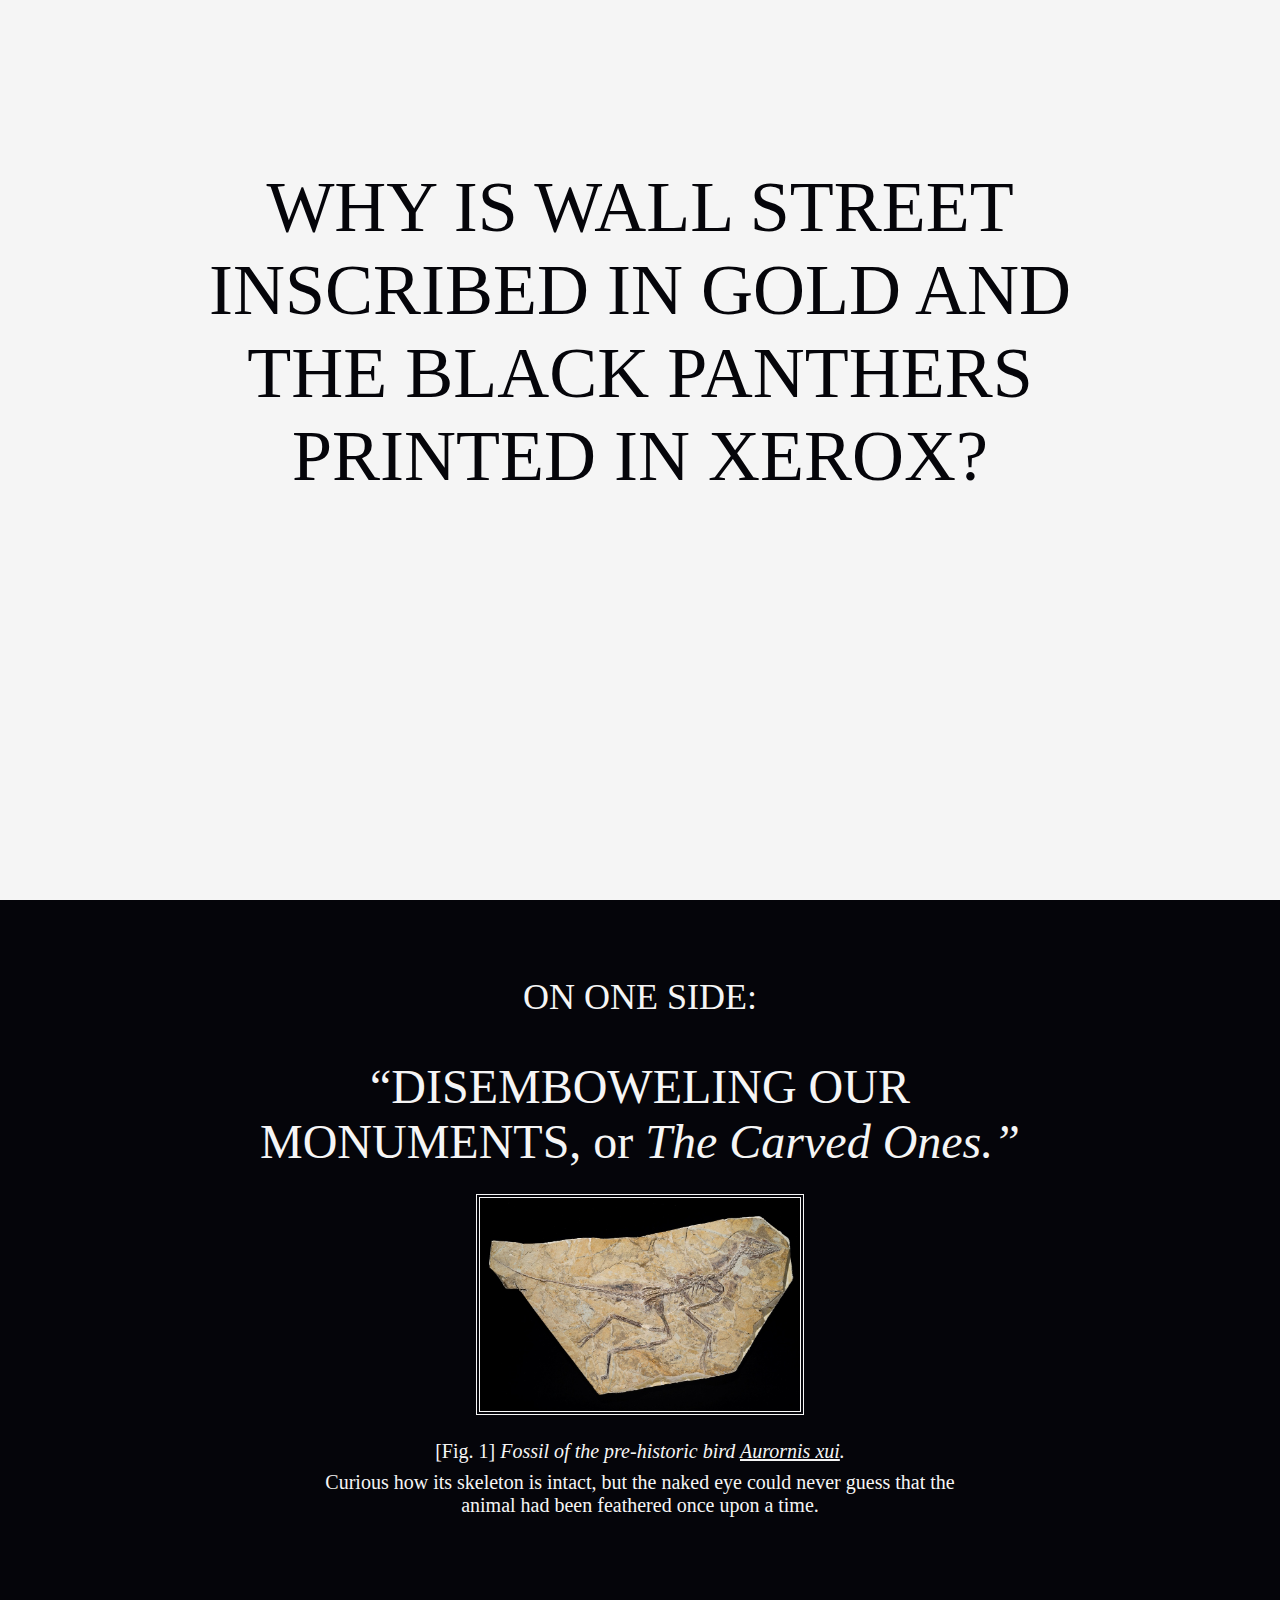
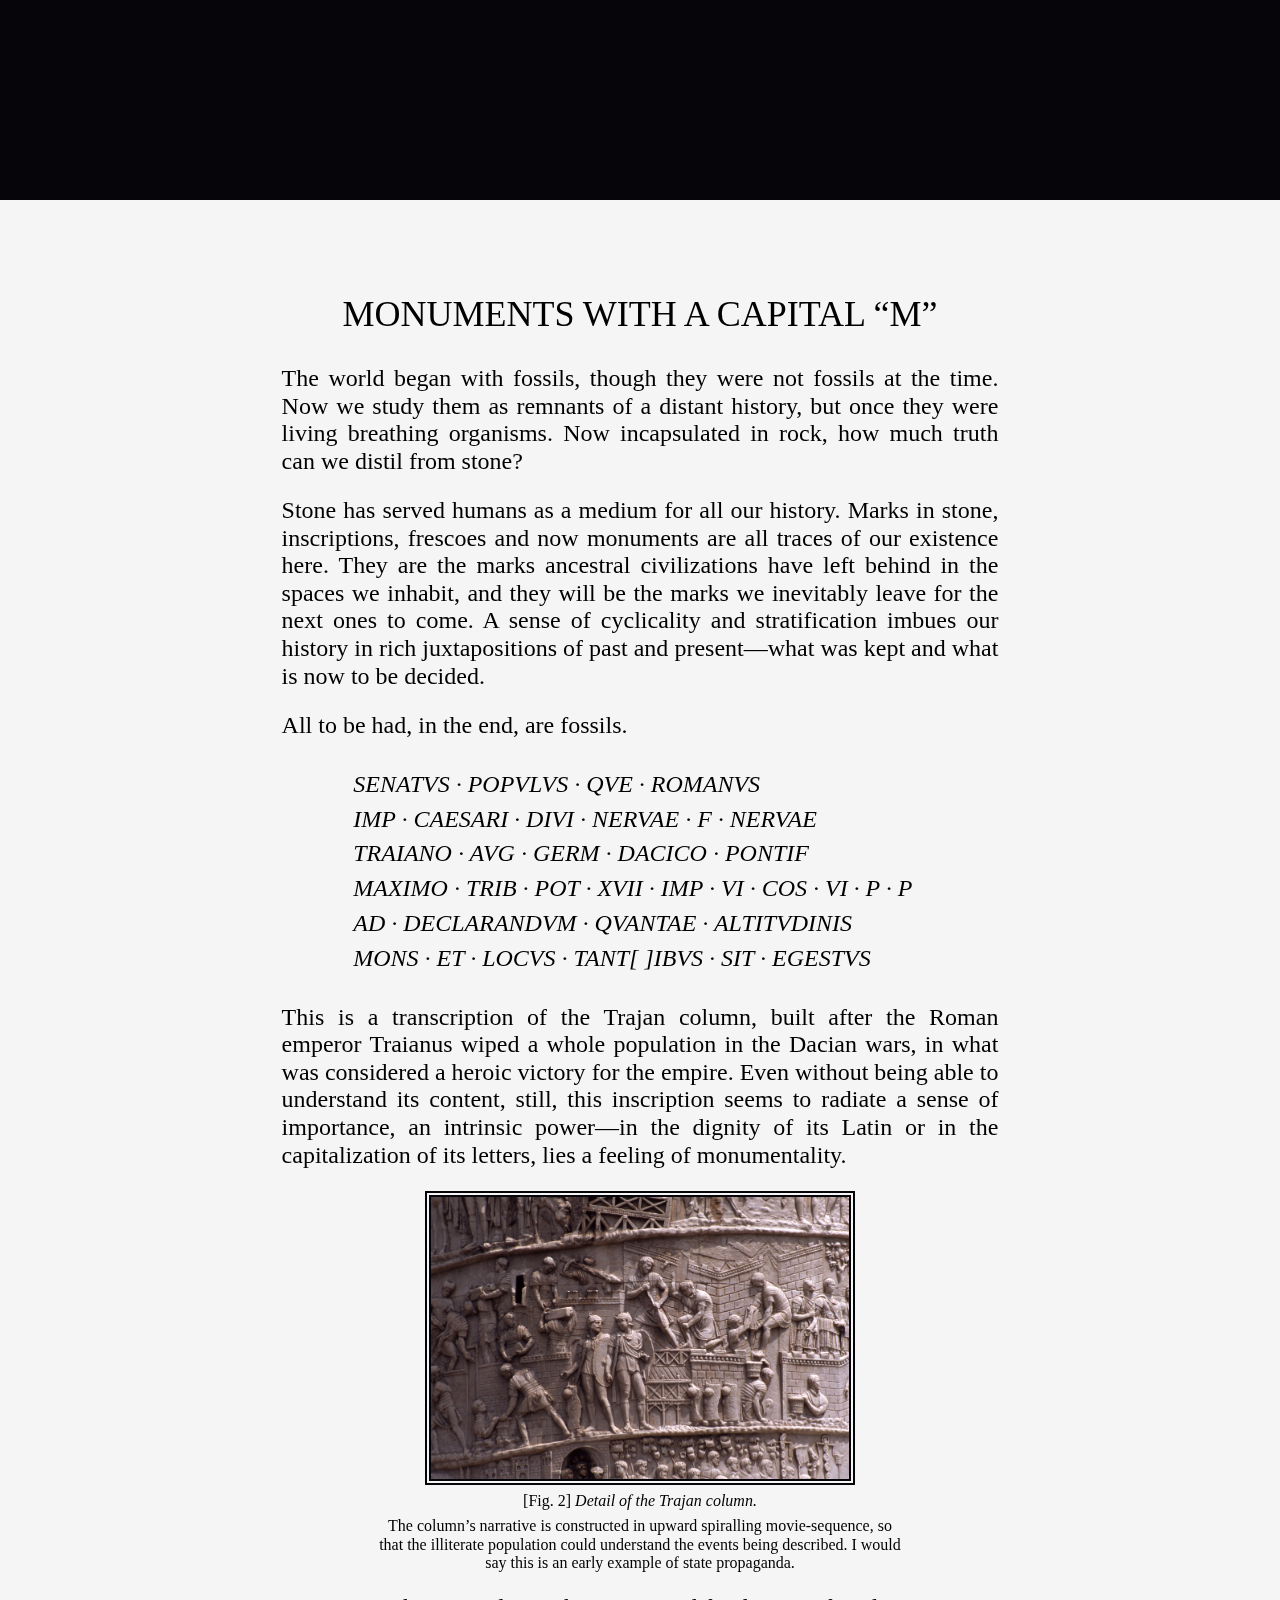
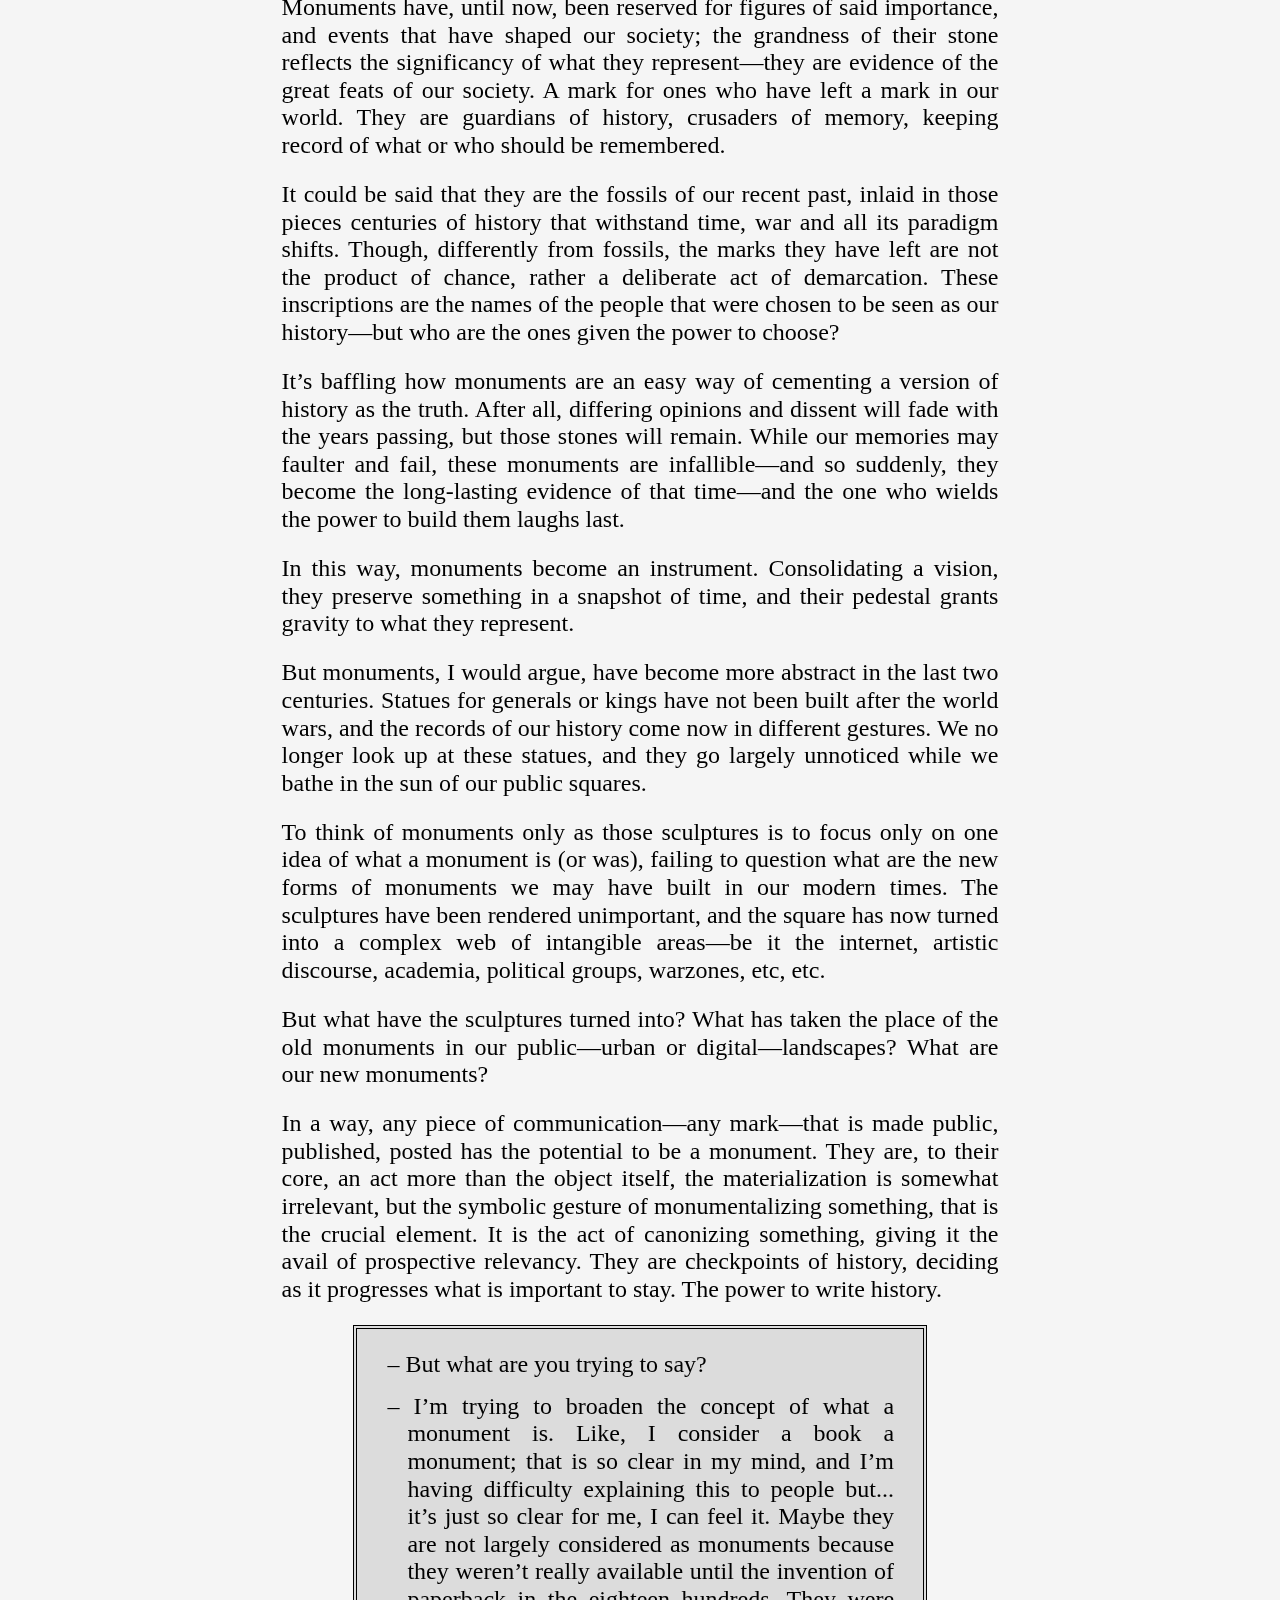
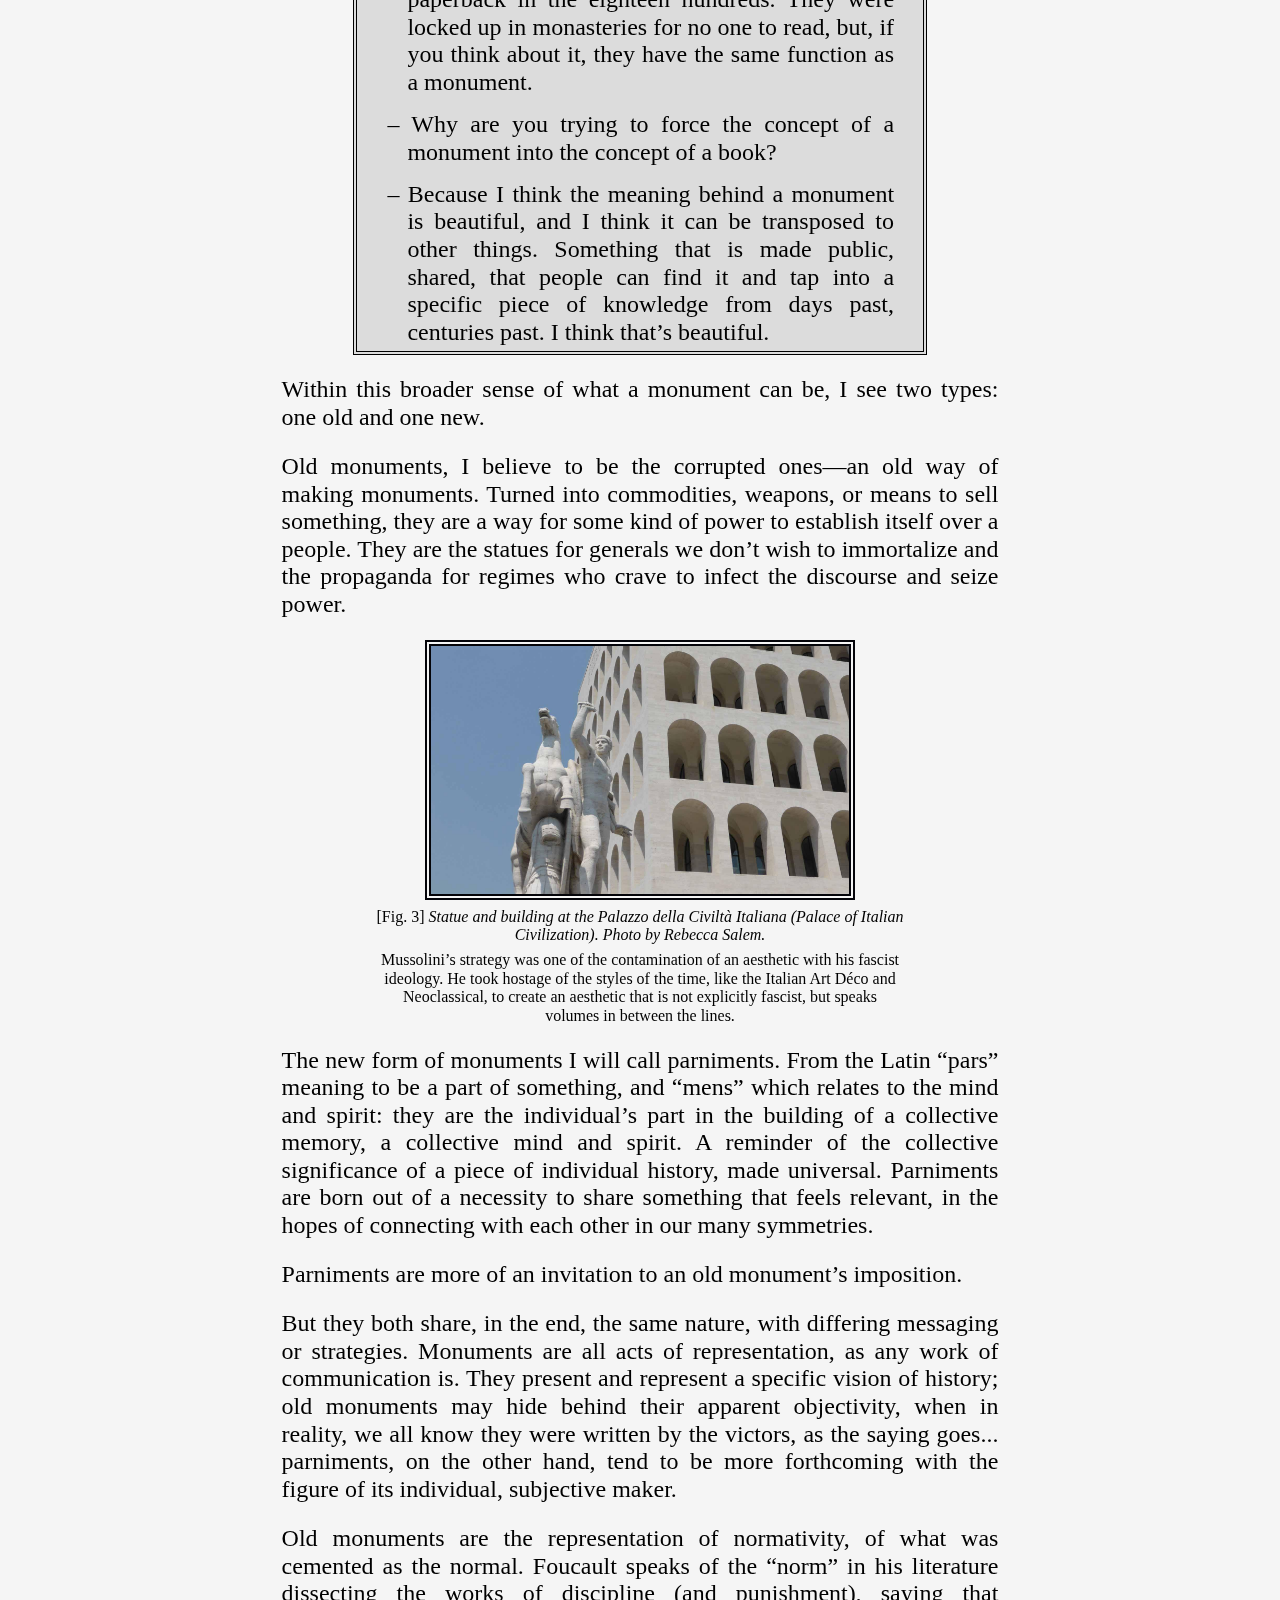
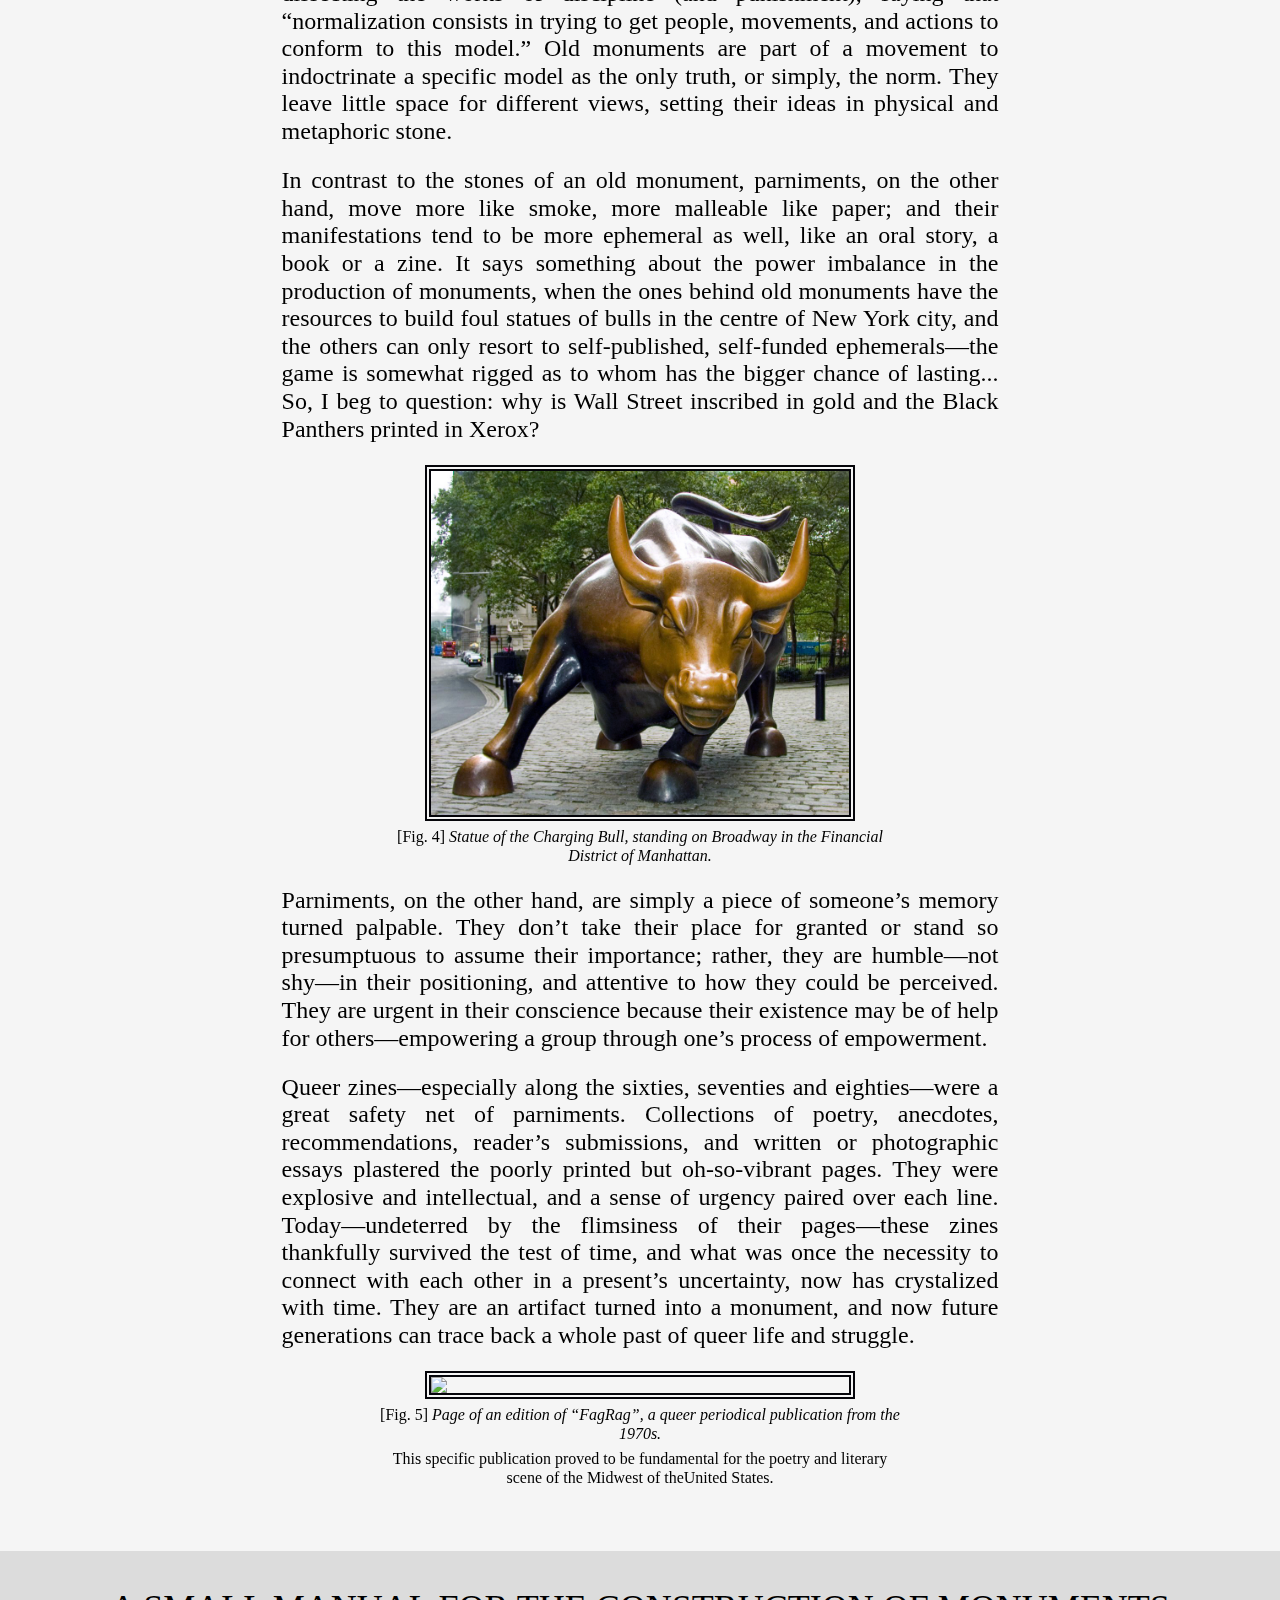
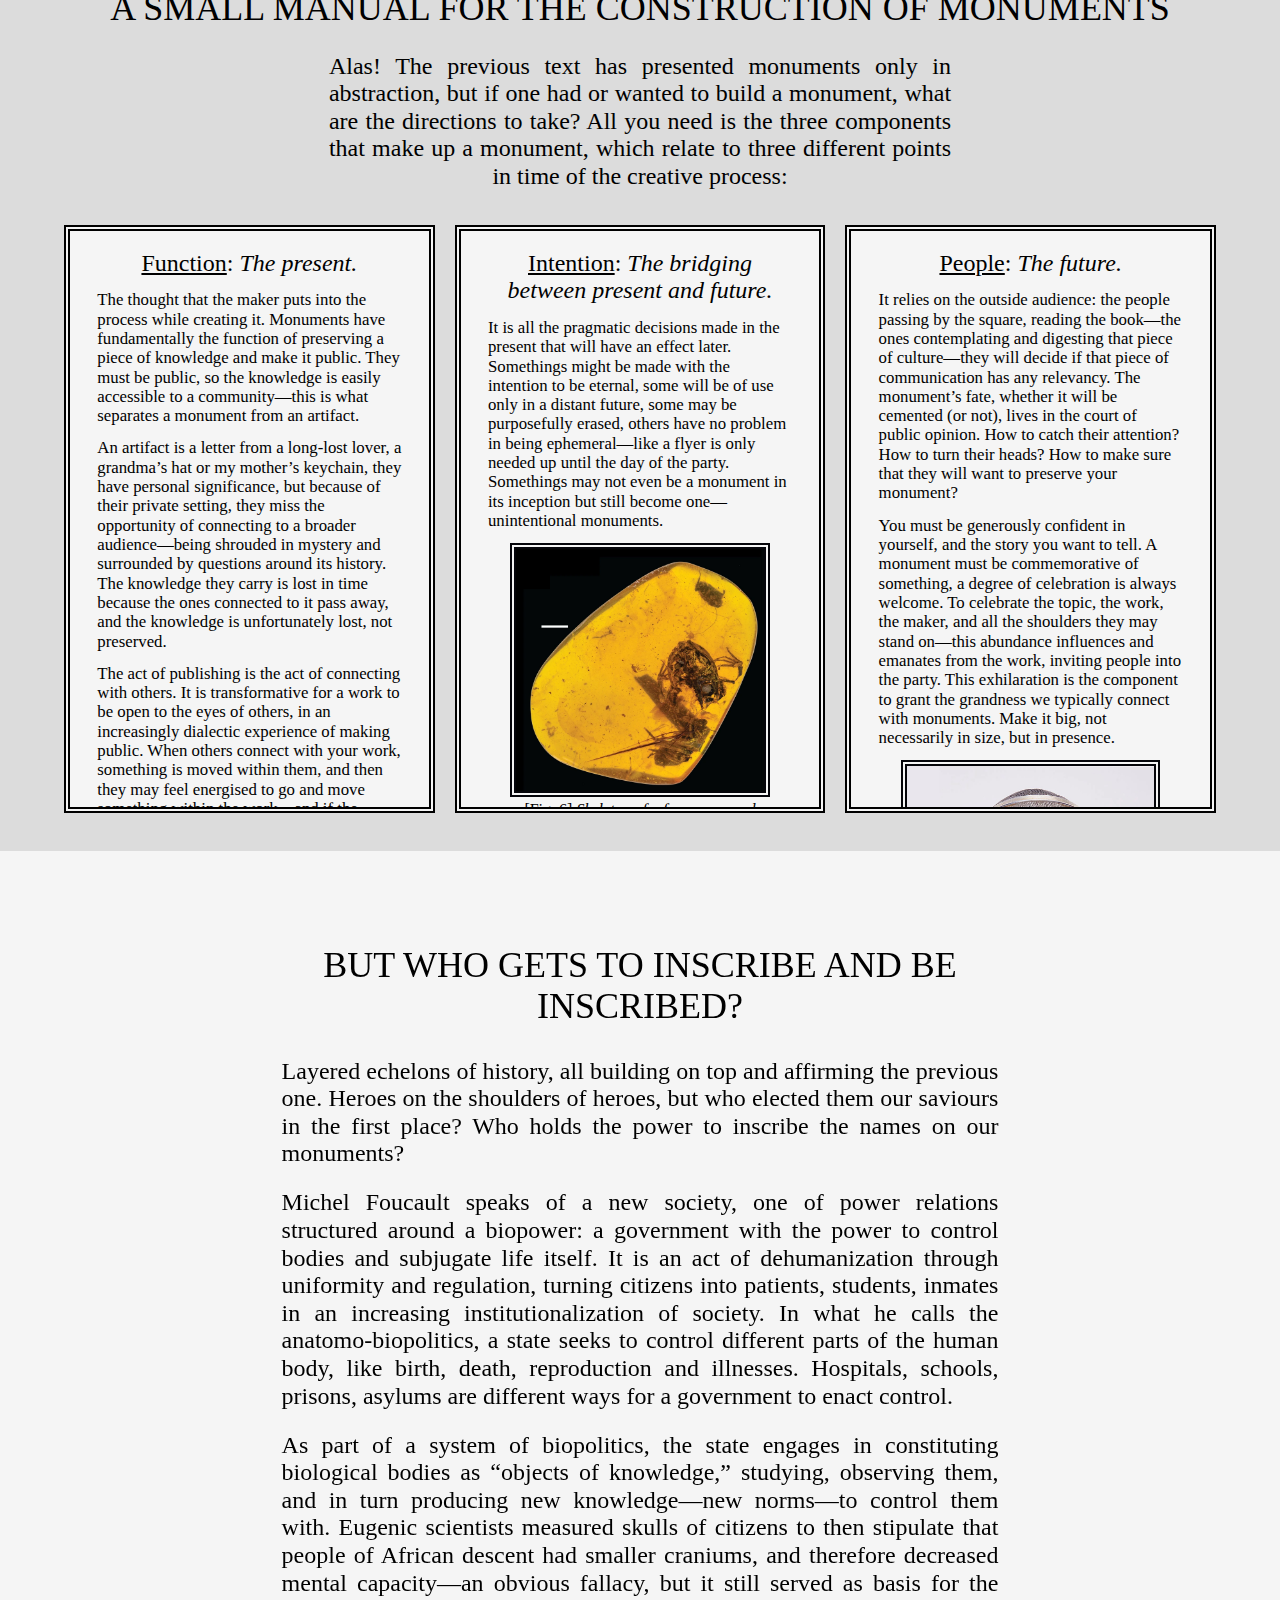
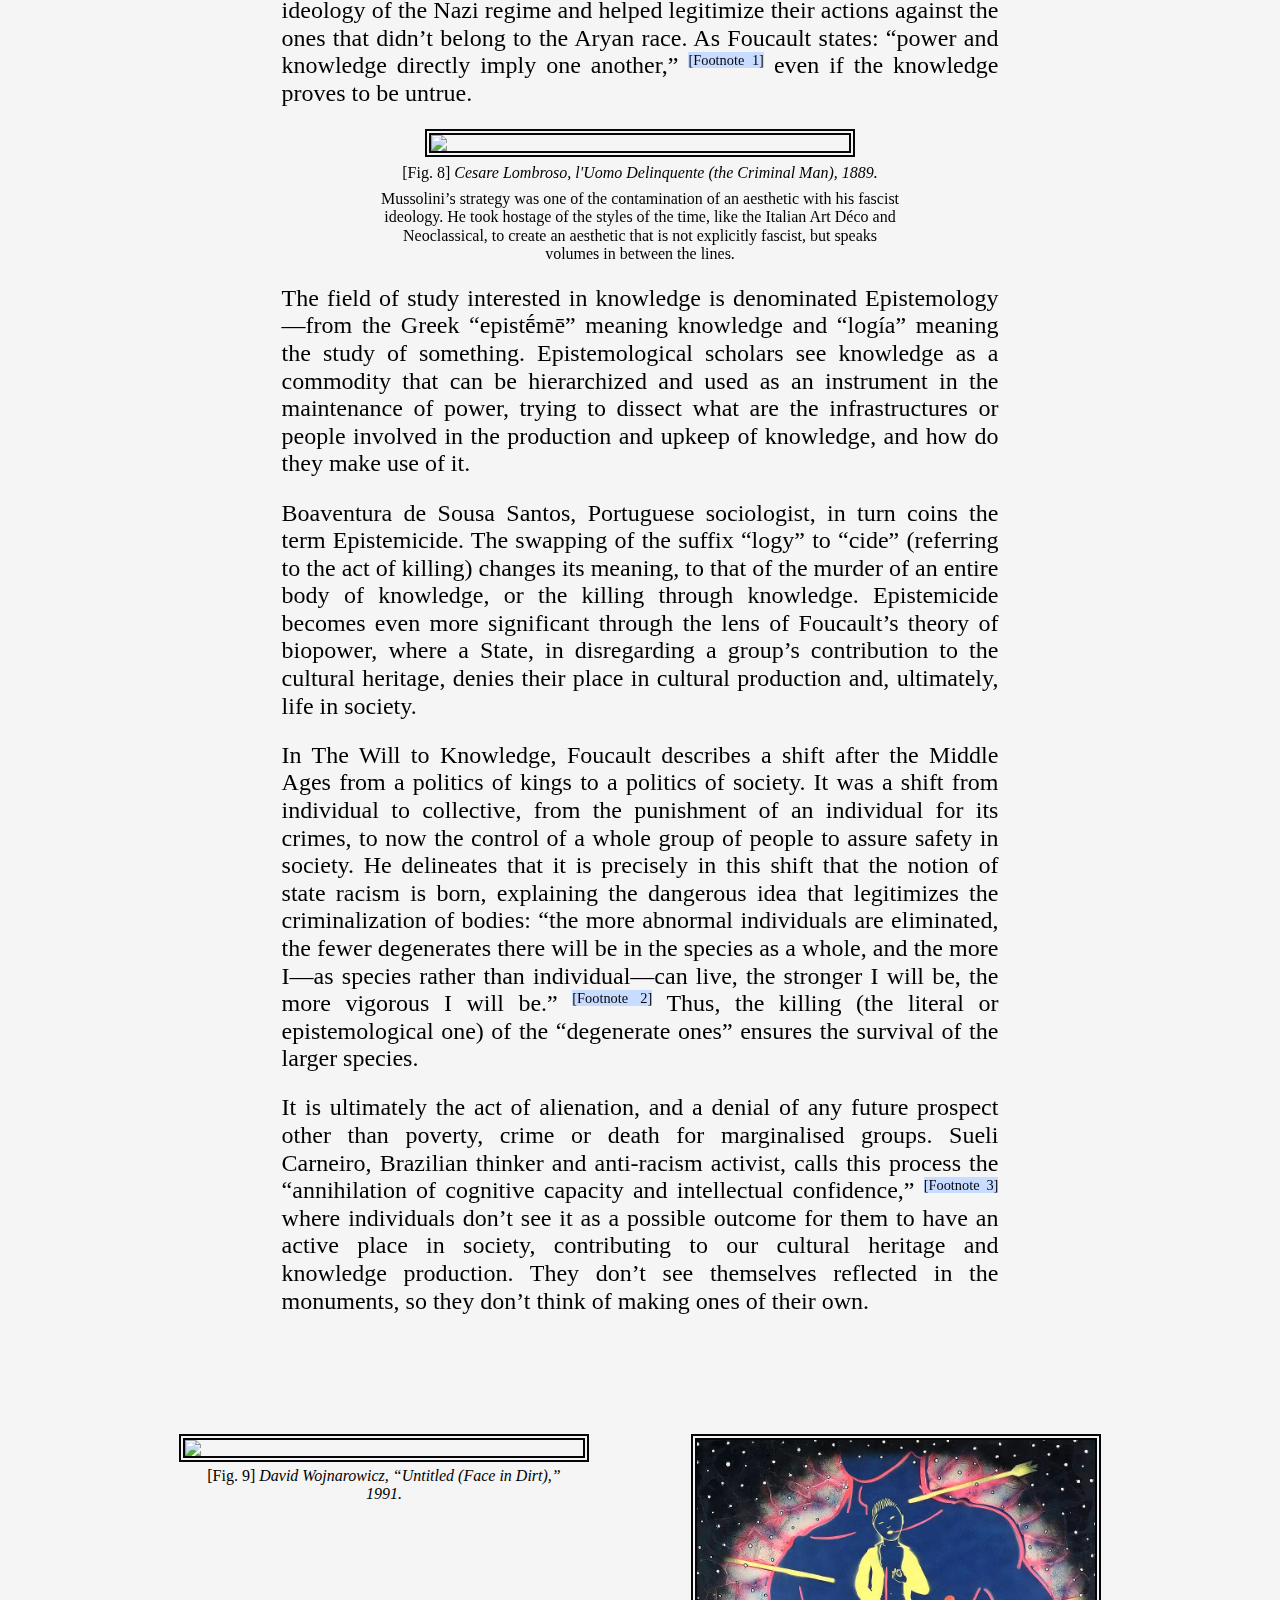
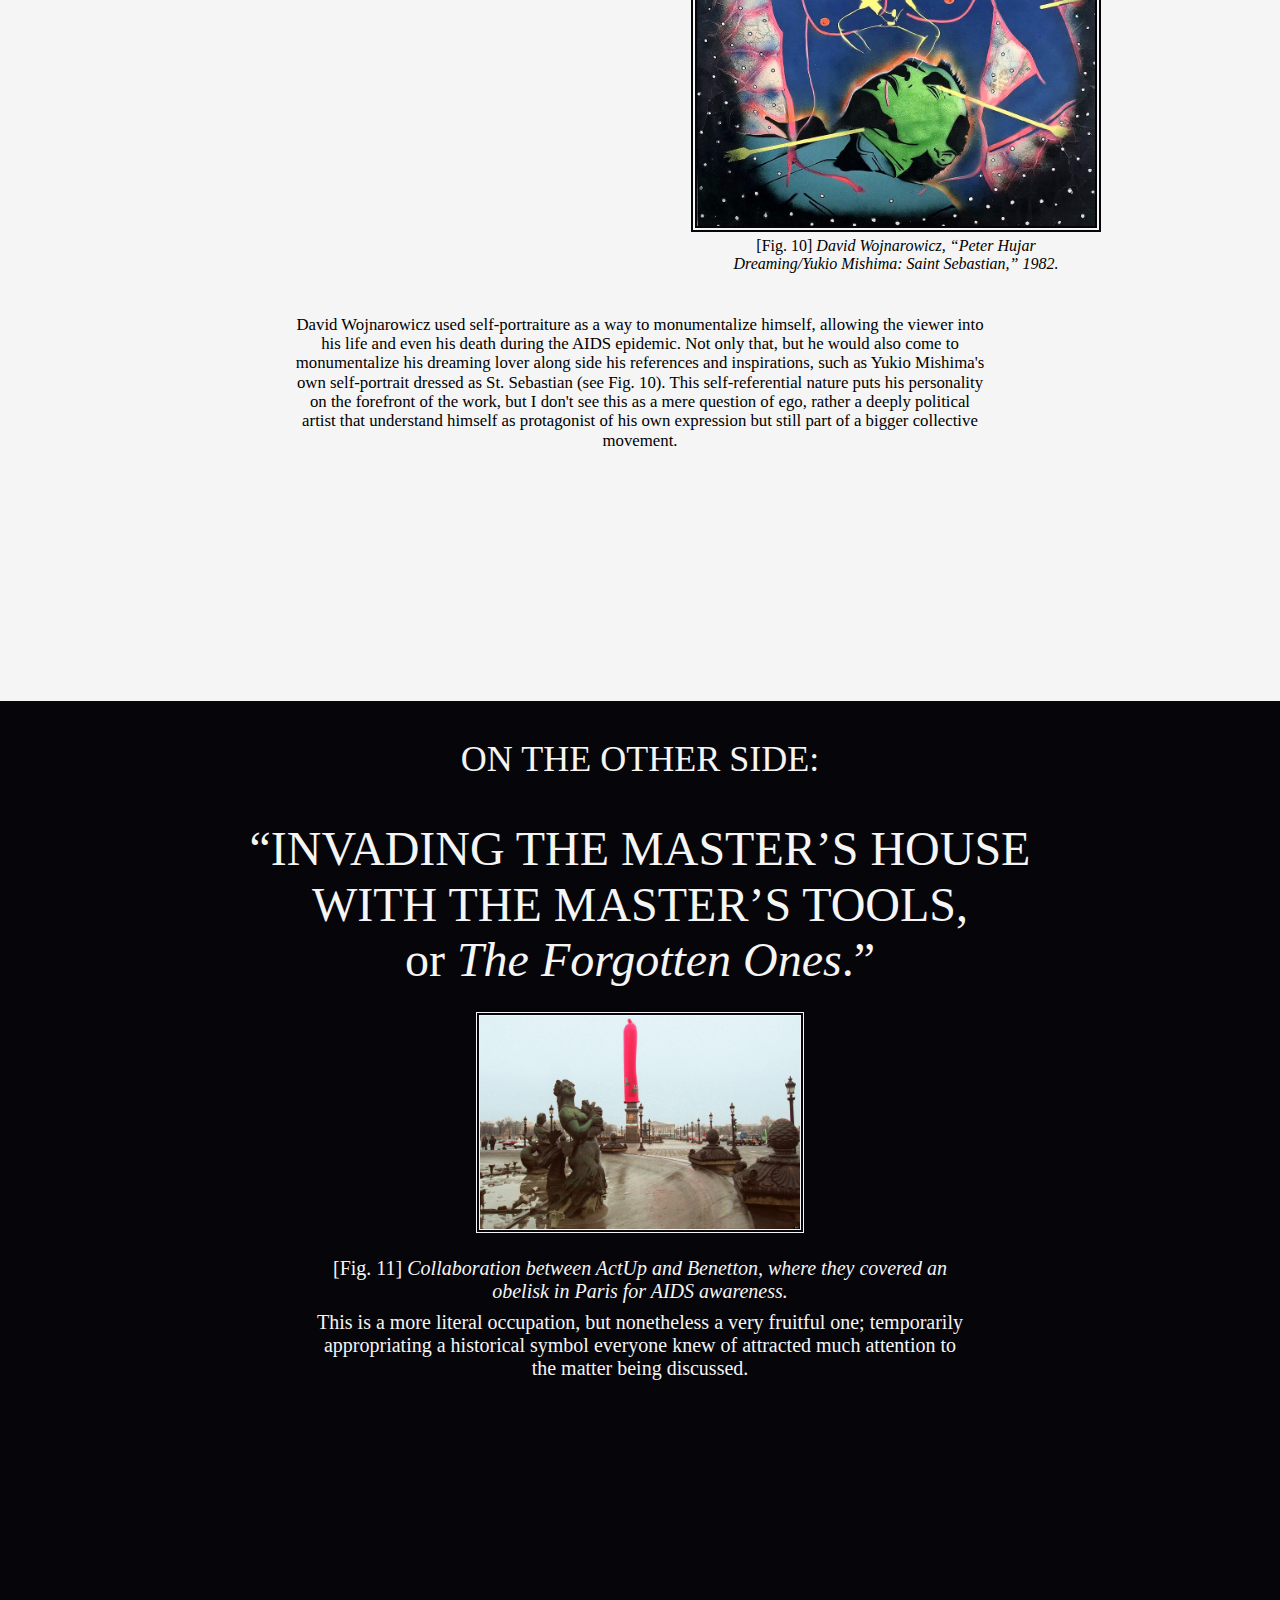
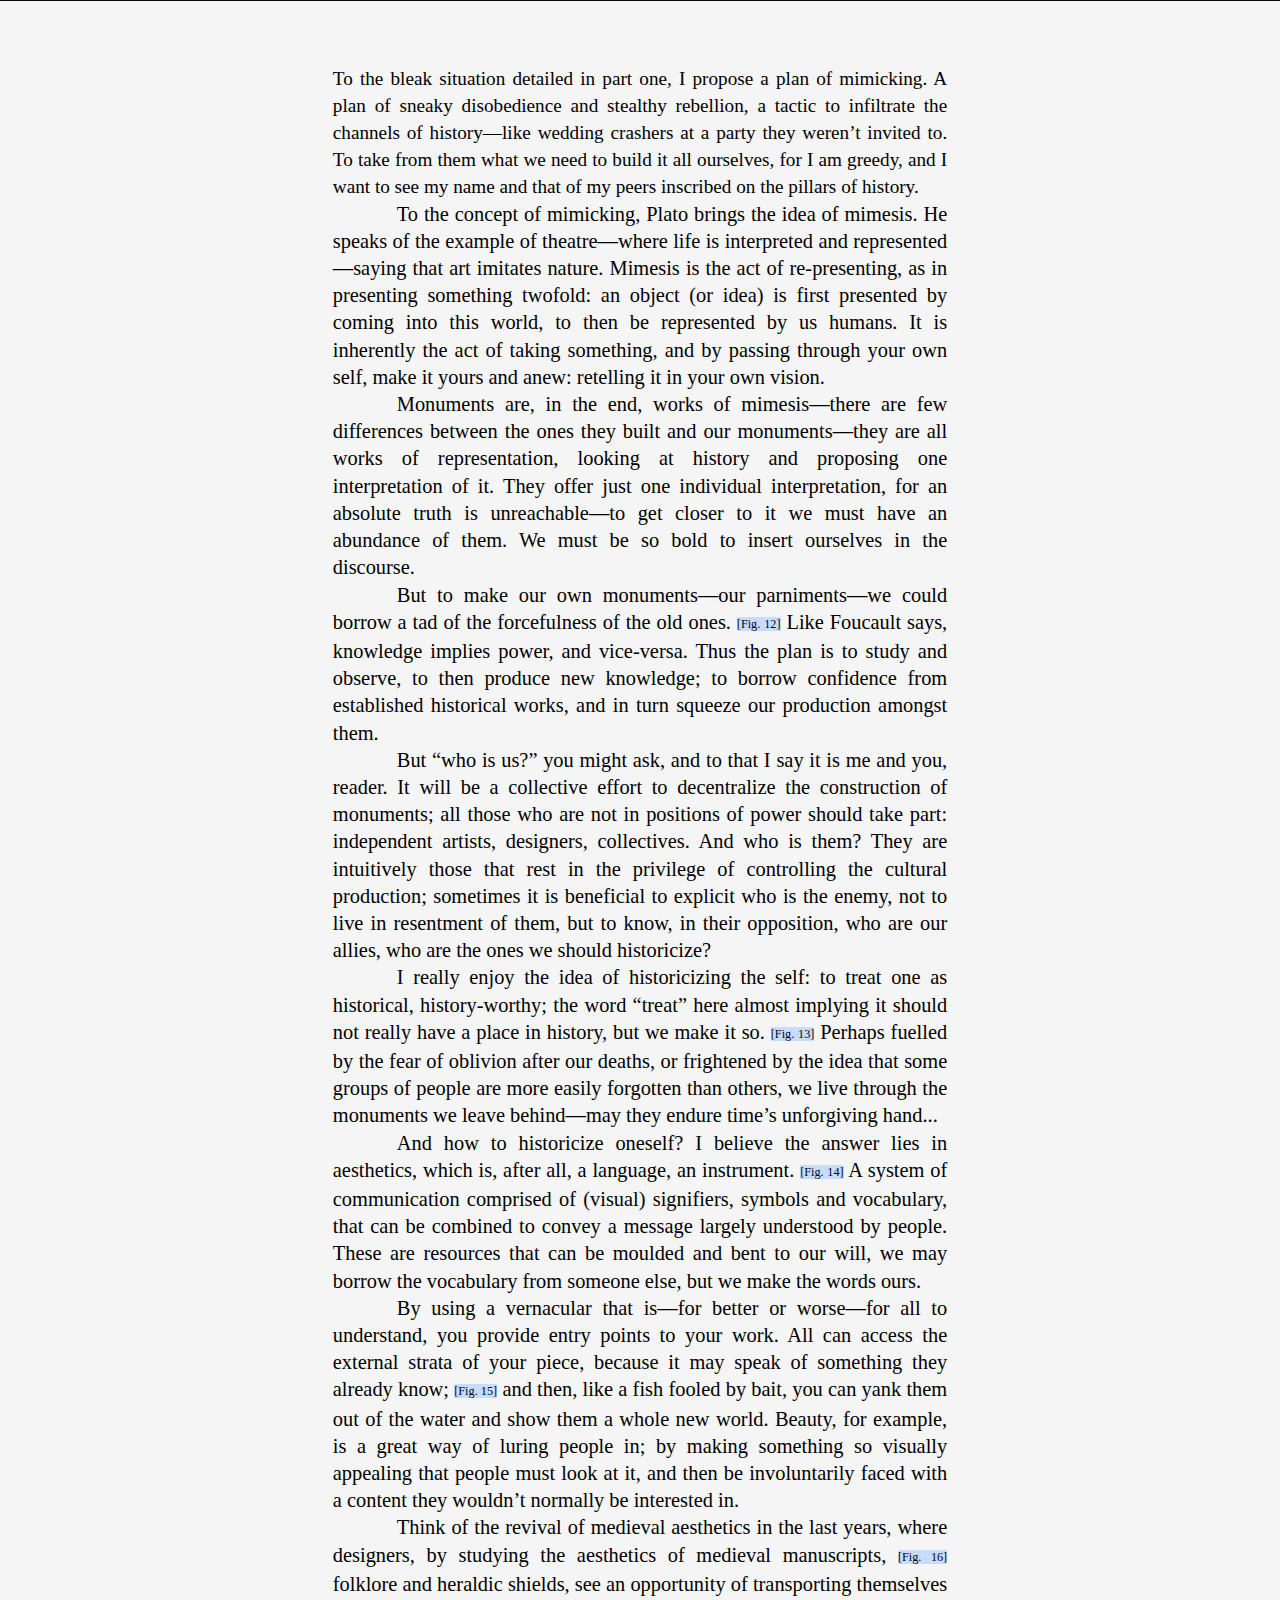
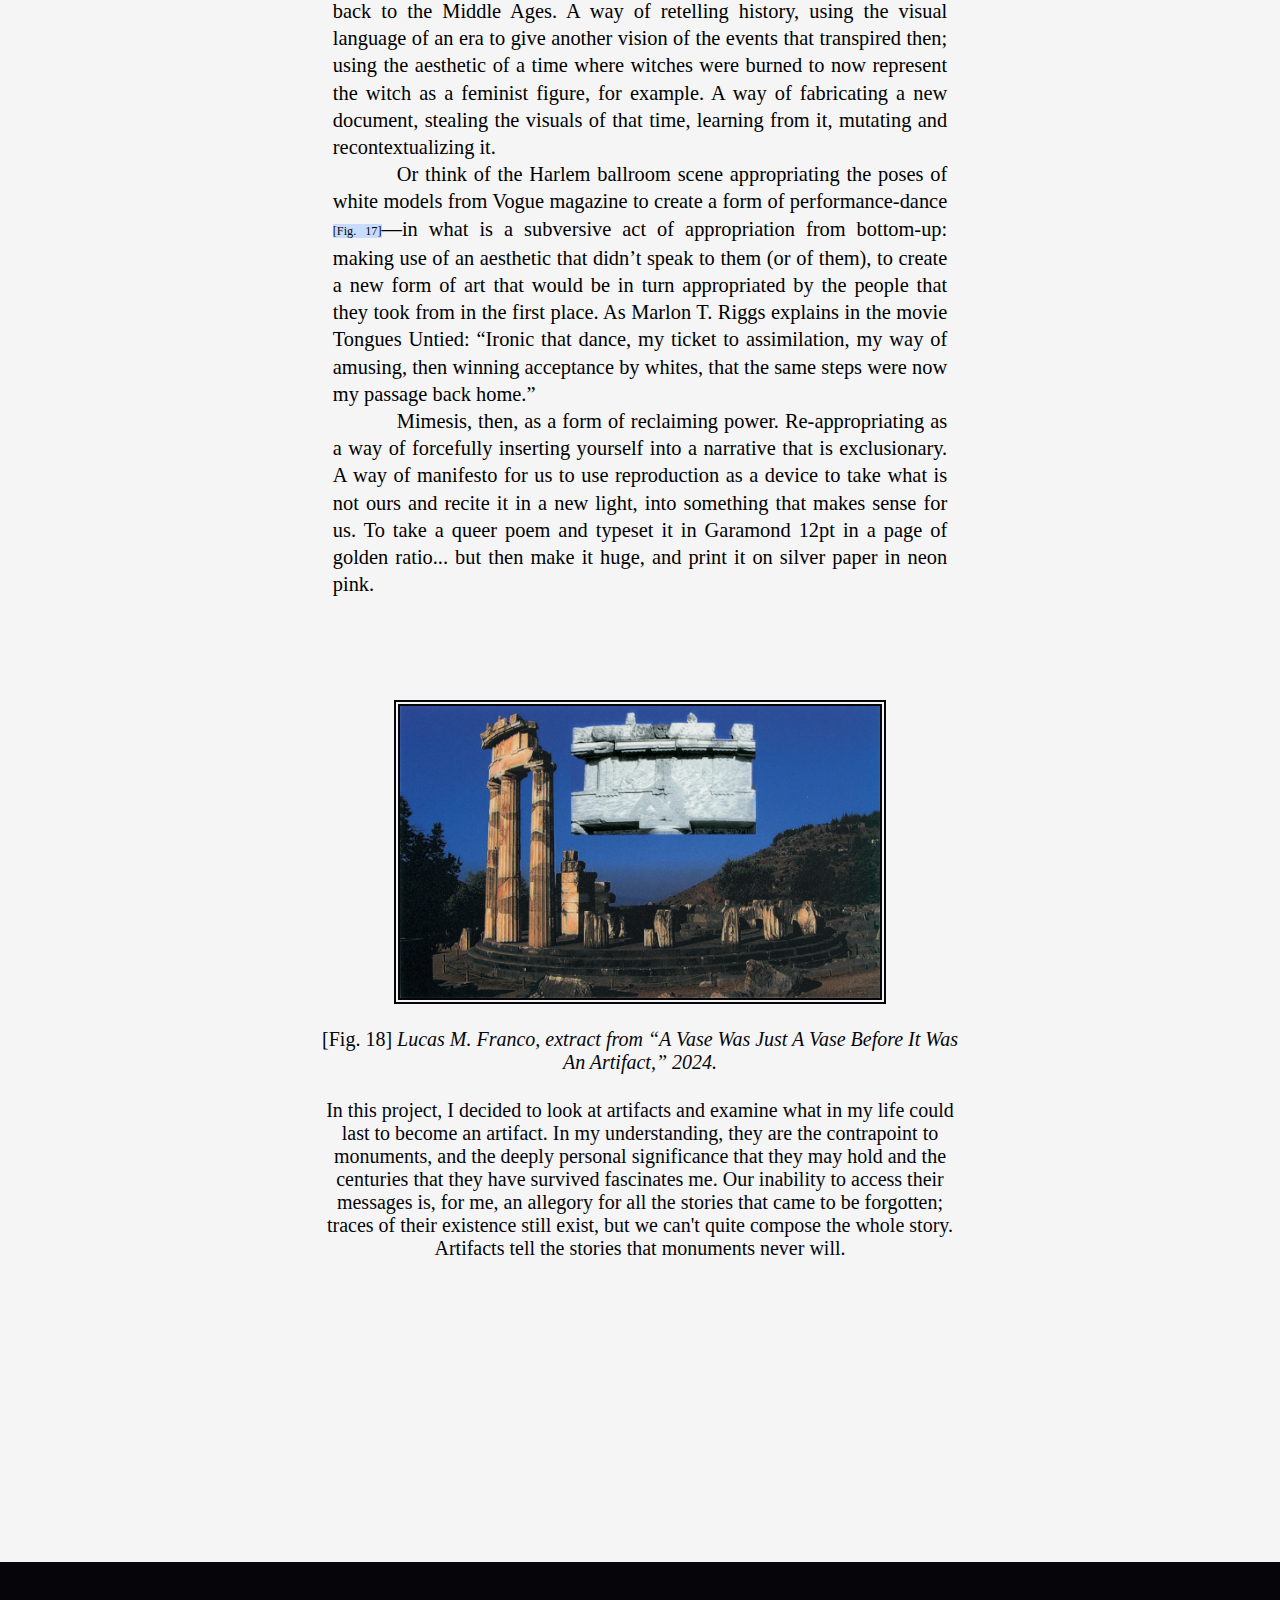
==== commit 3f9b1295: "com" ====
--- a/index.htm
+++ b/index.htm
@@ -17,7 +17,7 @@
 	<div class="box">
 
 		<div class="landing_page">
-			<p class="font_landing">WHY IS WALL STREET<br>INSCRIBED IN GOLD AND<br>THE BLACK PANTHERS<br>PRINTED IN
+			<p class="font_landing">WHY IS WALL STREET INSCRIBED IN GOLD AND THE BLACK PANTHERS PRINTED IN
 				XEROX?</p>
 		</div>
 
--- a/assets/css/style.css
+++ b/assets/css/style.css
@@ -6,7 +6,7 @@
   --color-medium: rgb(220, 220, 220);
   --color-dark: rgb(5, 5, 10);
   --color-text: rgba(0, 0, 0, 1);
-  --color-text-link: rgb(222, 156, 86);
+  --color-text-link: rgb(200, 220, 255);
   --color-text-link-hover: rgba(0, 0, 255, 0.4);
   /* Font values */
   --font-family: serif;
@@ -123,7 +123,8 @@
   bottom: 0;
   left: 0;
   width: 20%;
-  background-color: var(--color-medium);
+  background-color: var(--color-text-link);
+
   color: var(--color-dark);
   text-align: center;
   padding: 1rem;
@@ -139,6 +140,7 @@
   margin-top: 5%;
   margin-bottom: 5%;
   font-size: calc(var(--font-size) / 1.5);
+  background-color: var(--color-text-link);
 
   text-align: center;
 
@@ -159,7 +161,7 @@
 
   font-size: 60%;
   vertical-align:text-top;
-  box-shadow: rgb(196, 196, 196) 0px 0px 0px 15px inset;
+  box-shadow: var(--color-text-link) 0px 0px 0px 15px inset;
   color: var(--color-dark);
 }
 .hovered {
@@ -601,6 +603,20 @@
 
 }
 
+.landing_page {
+
+  padding: 5%;
+  padding-top: 13%;
+  top: 20vh;
+
+}
+
+.font_landing {
+  font-size: calc((var(--font-size)* 2));
+  color: var(--color-dark);
+  text-align: center;
+}
+
 #caption {
 
 
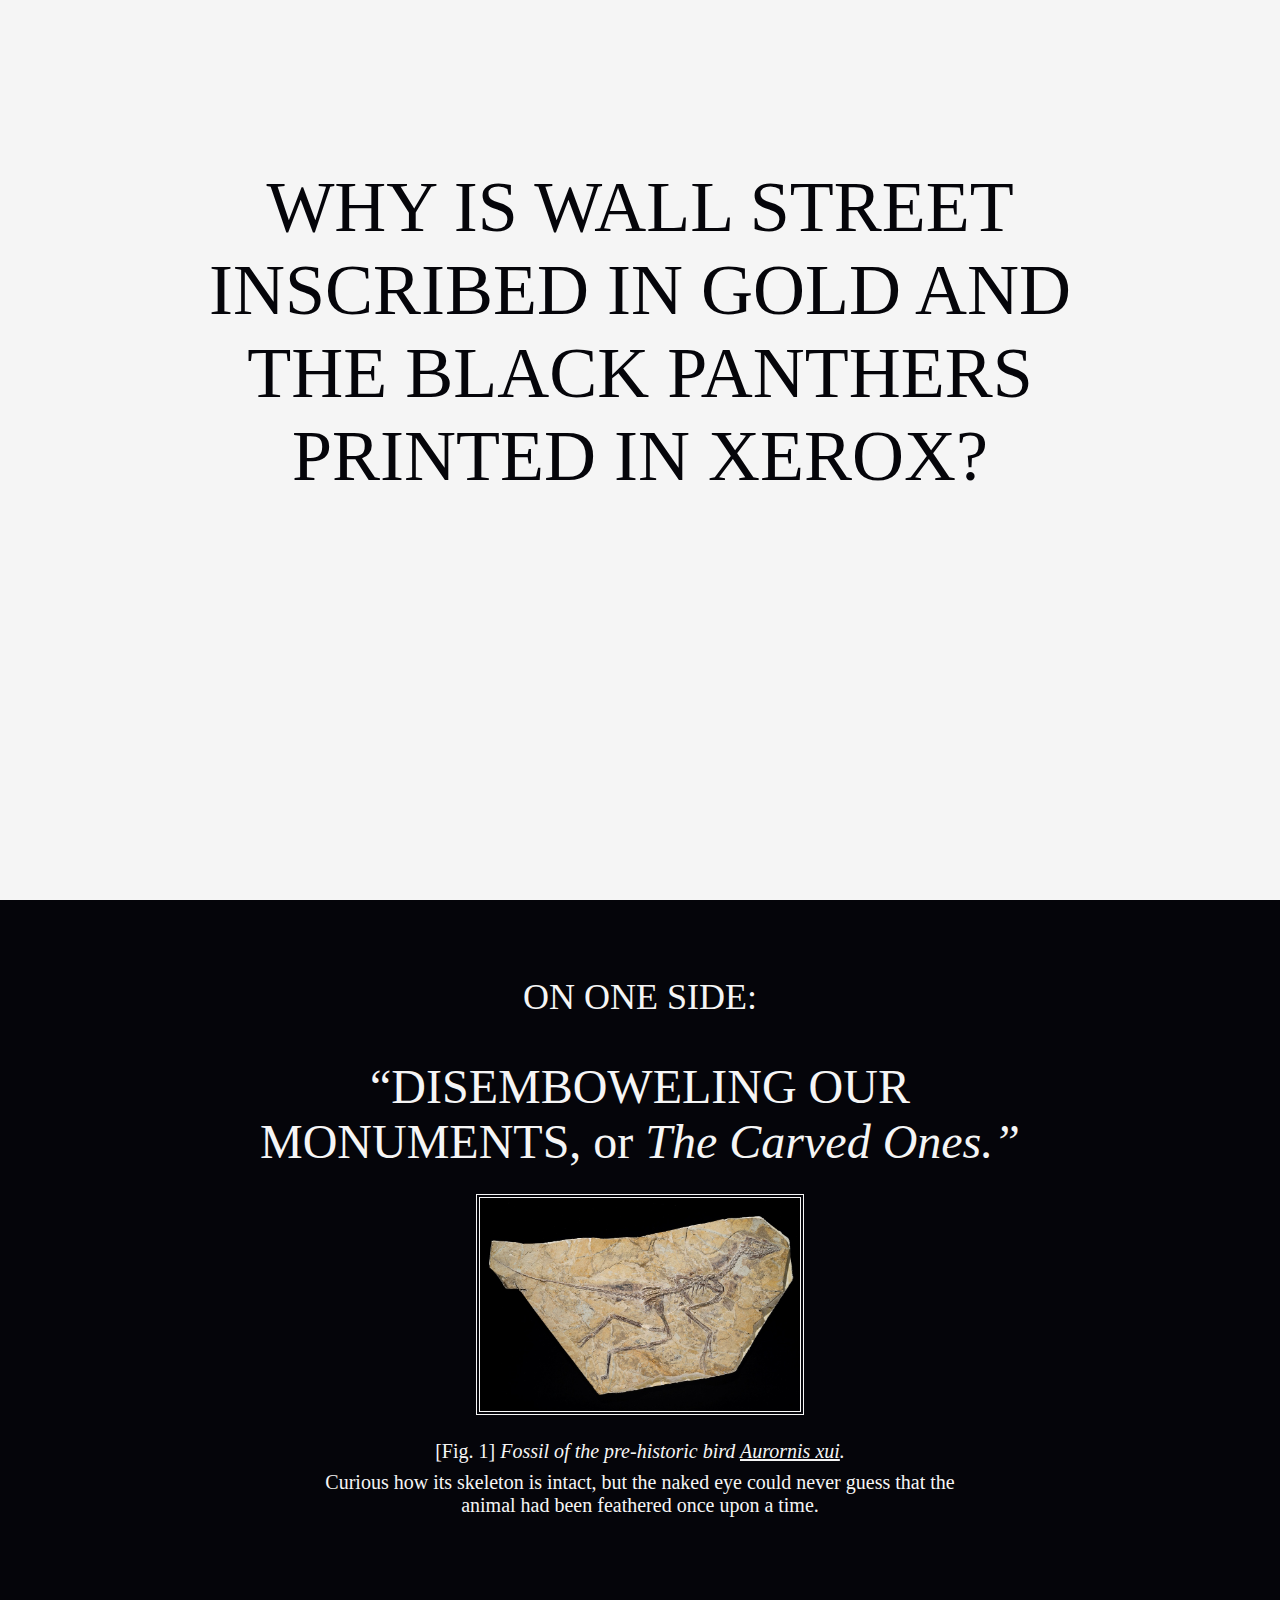
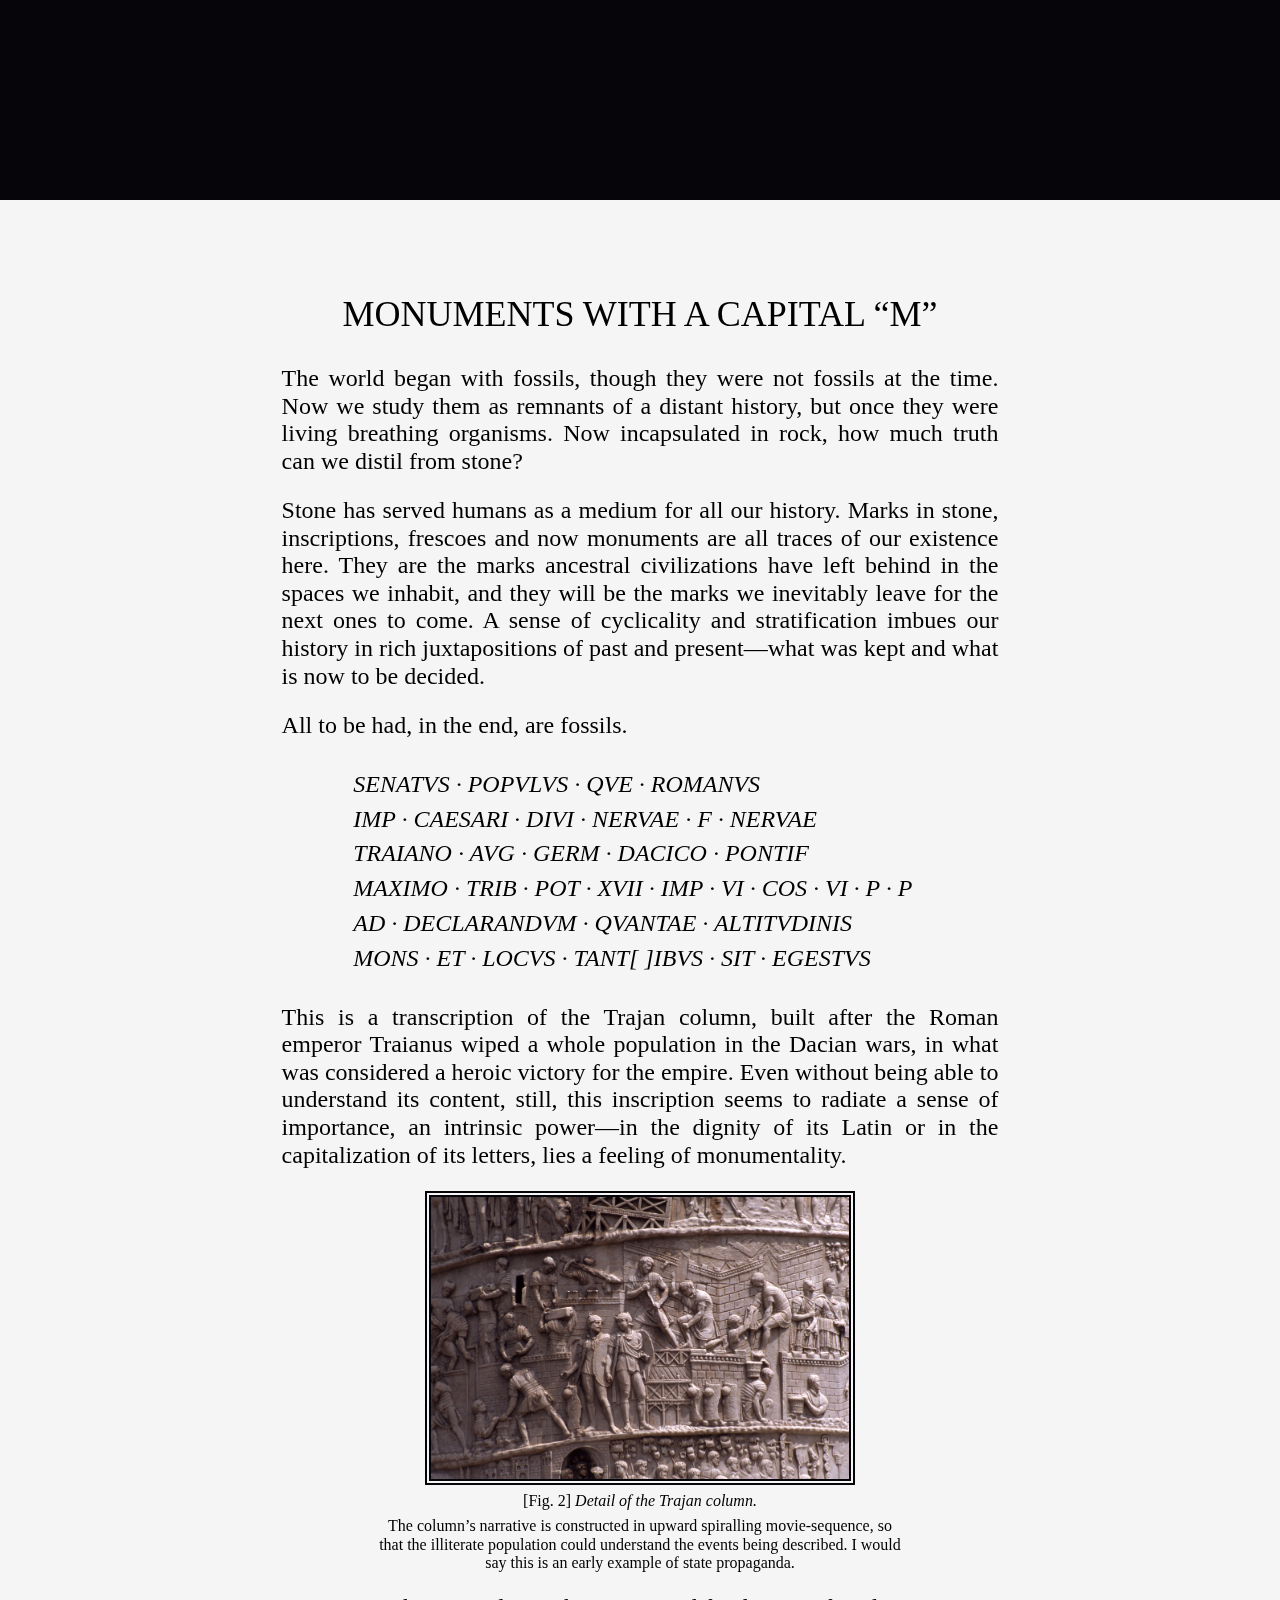
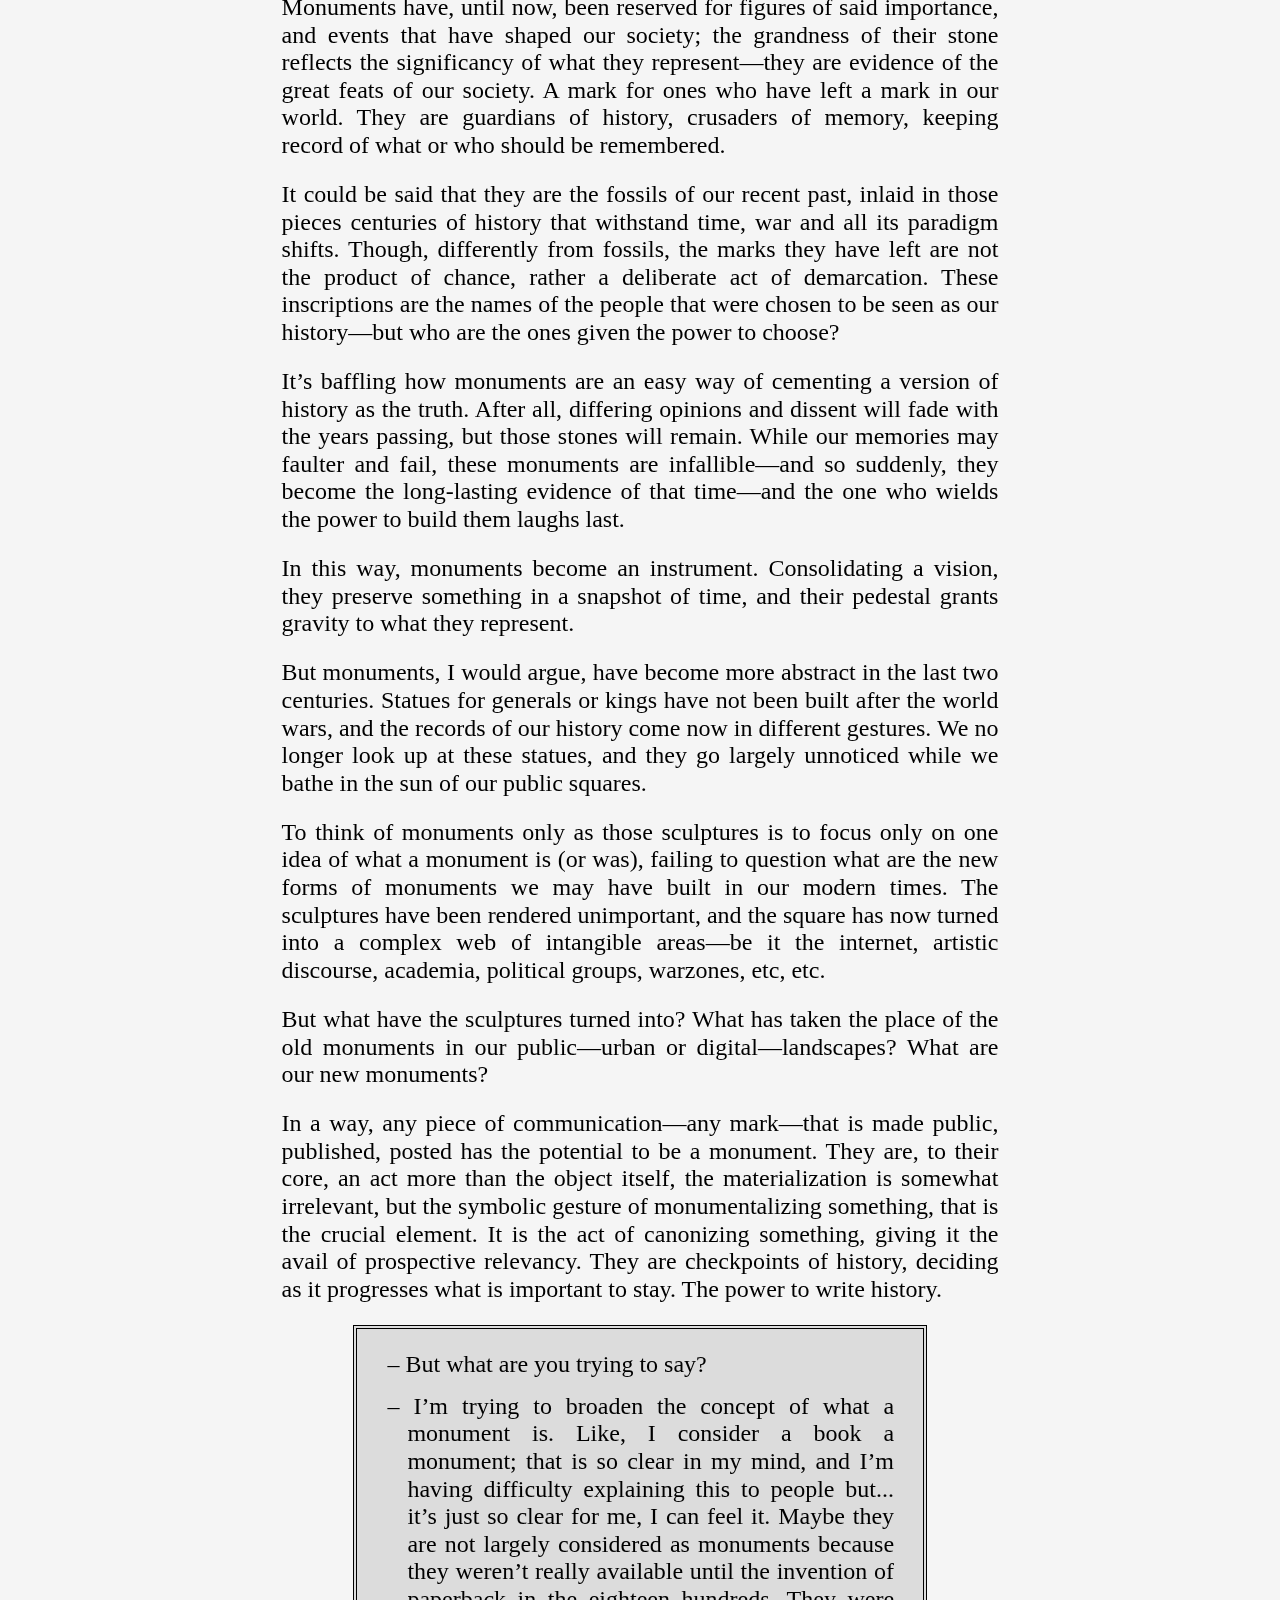
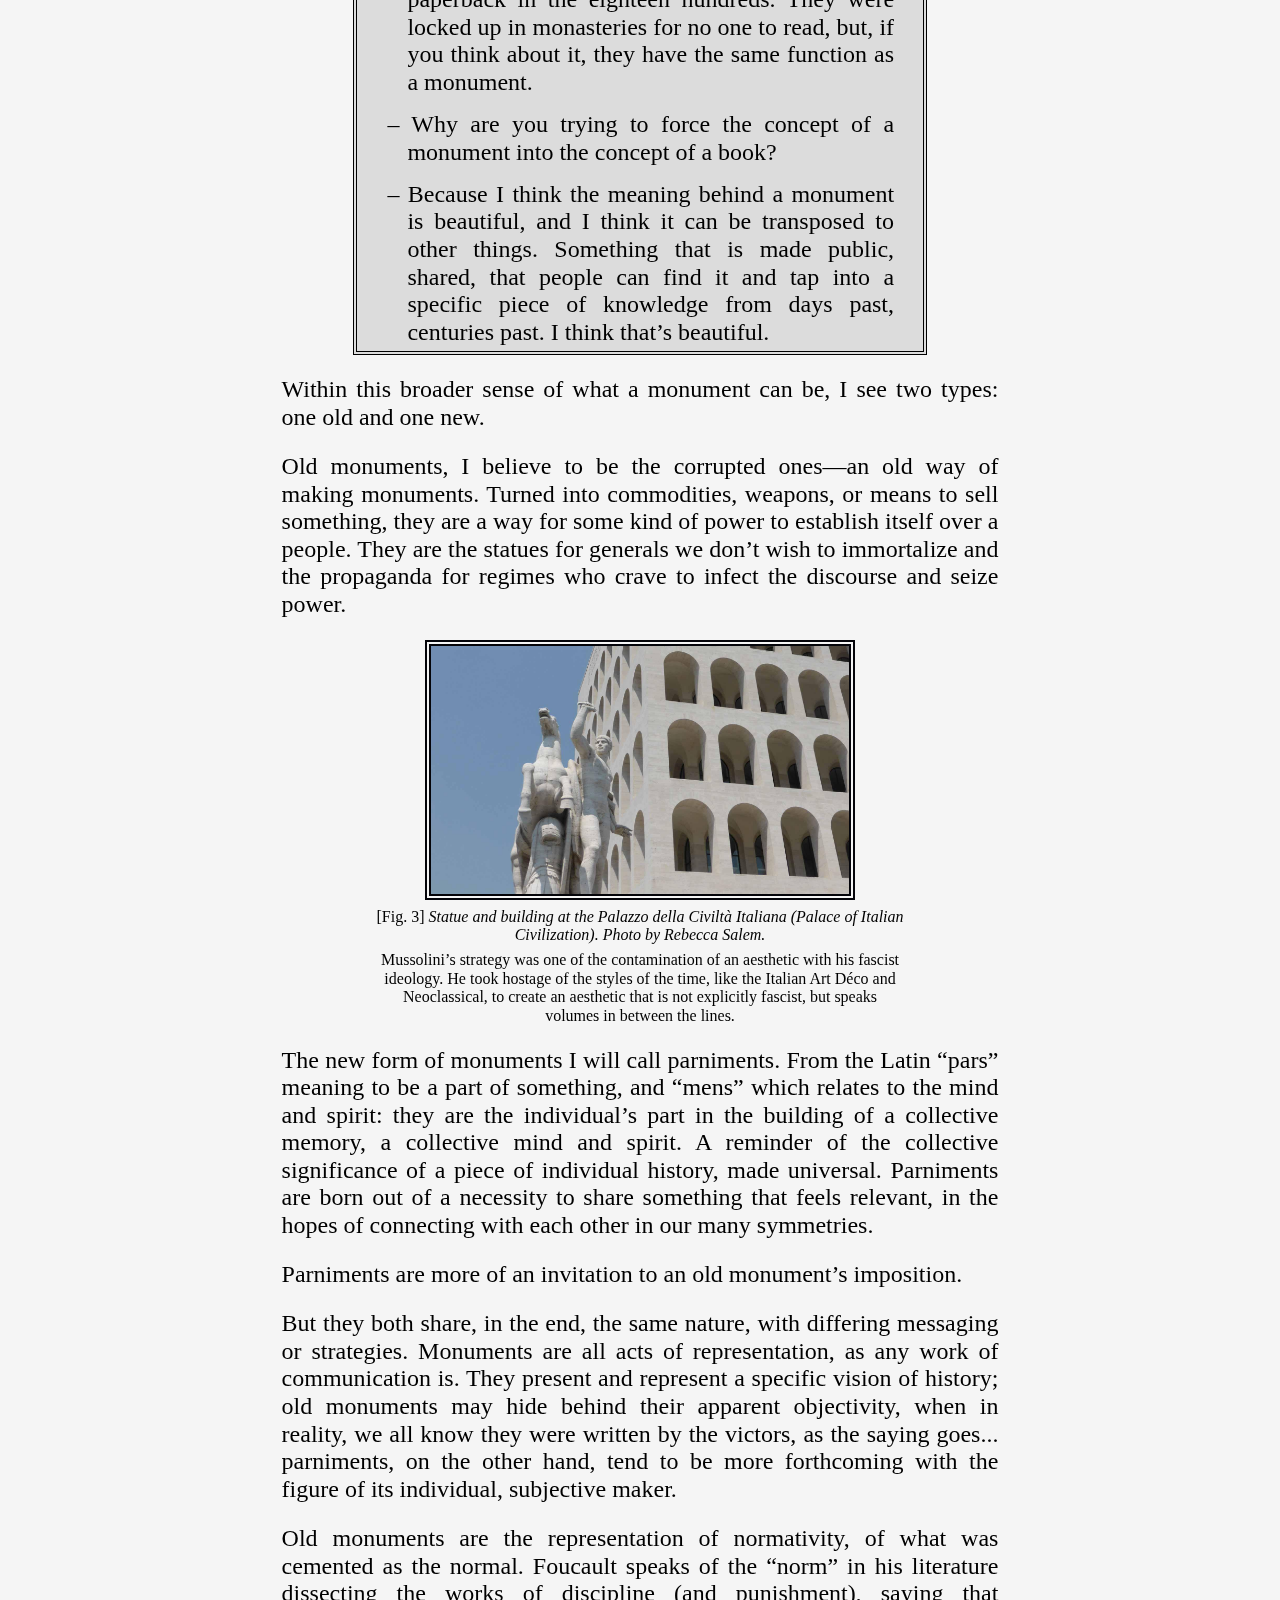
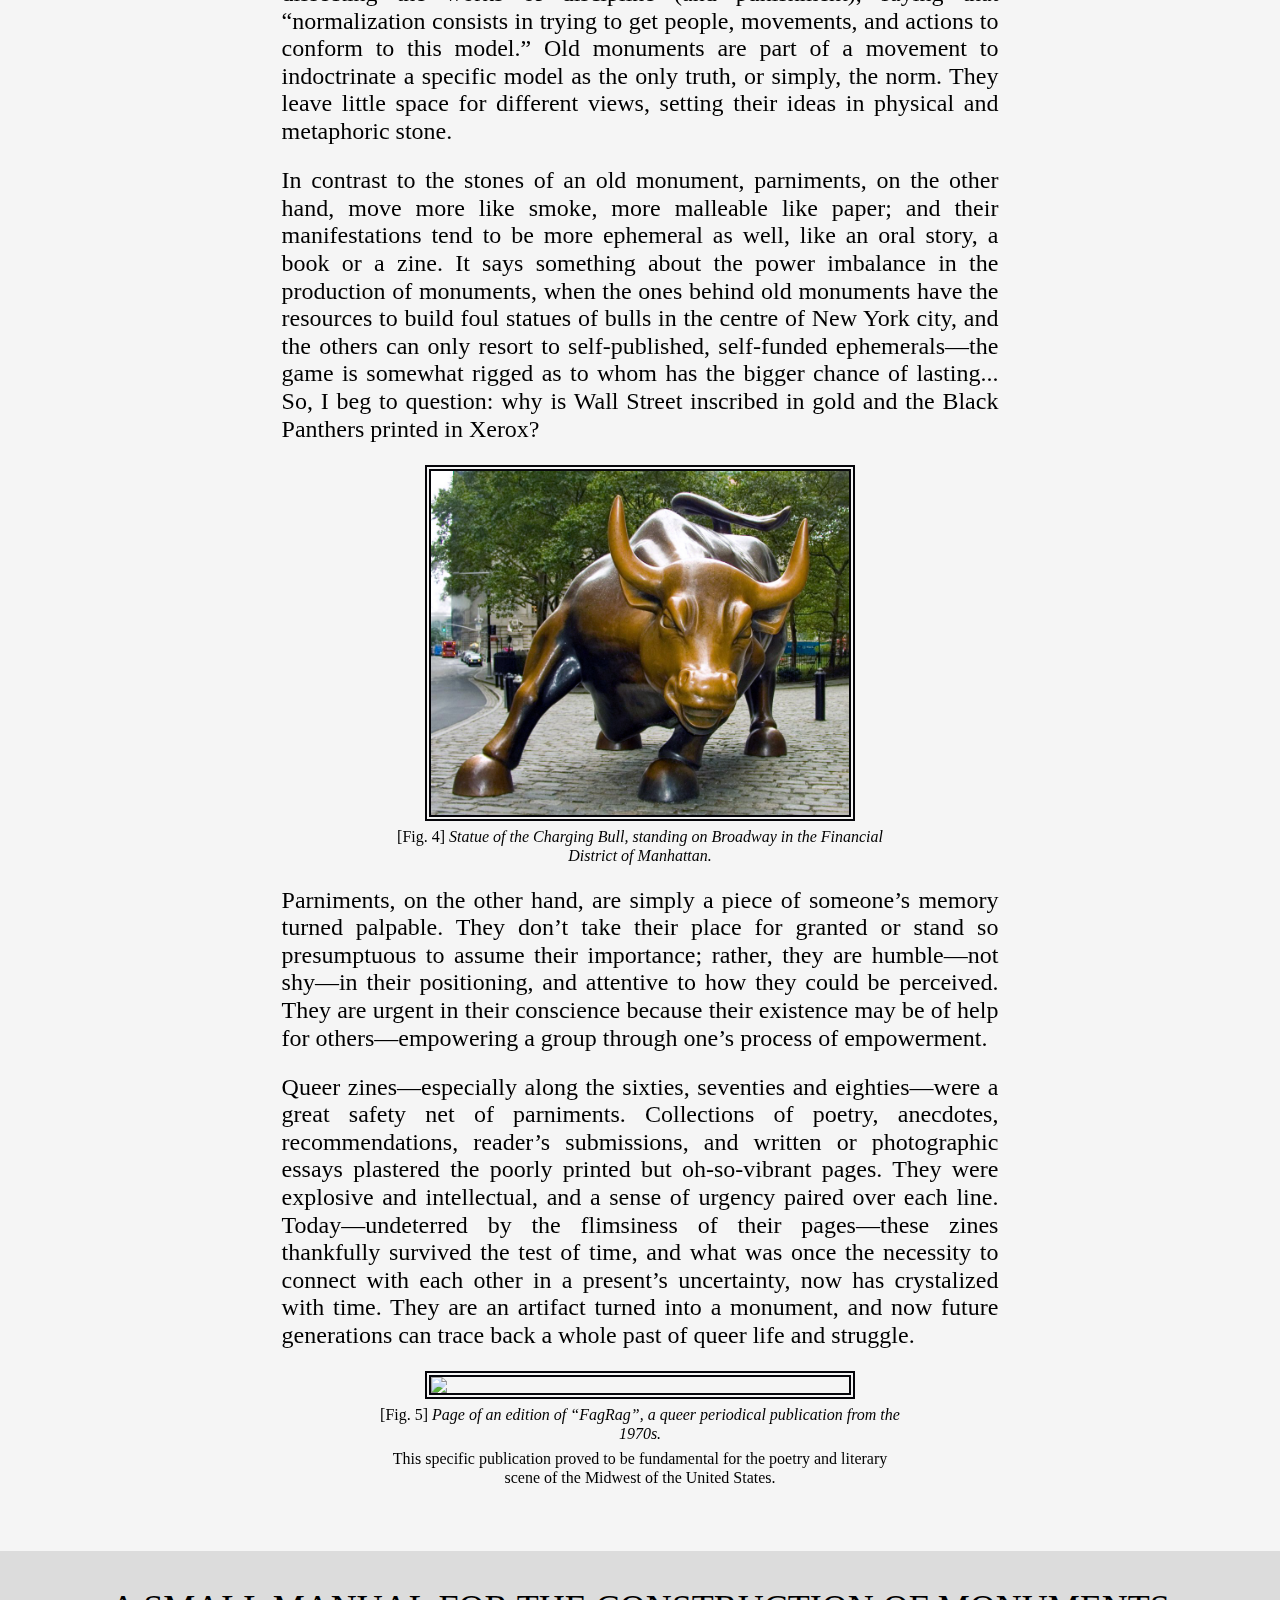
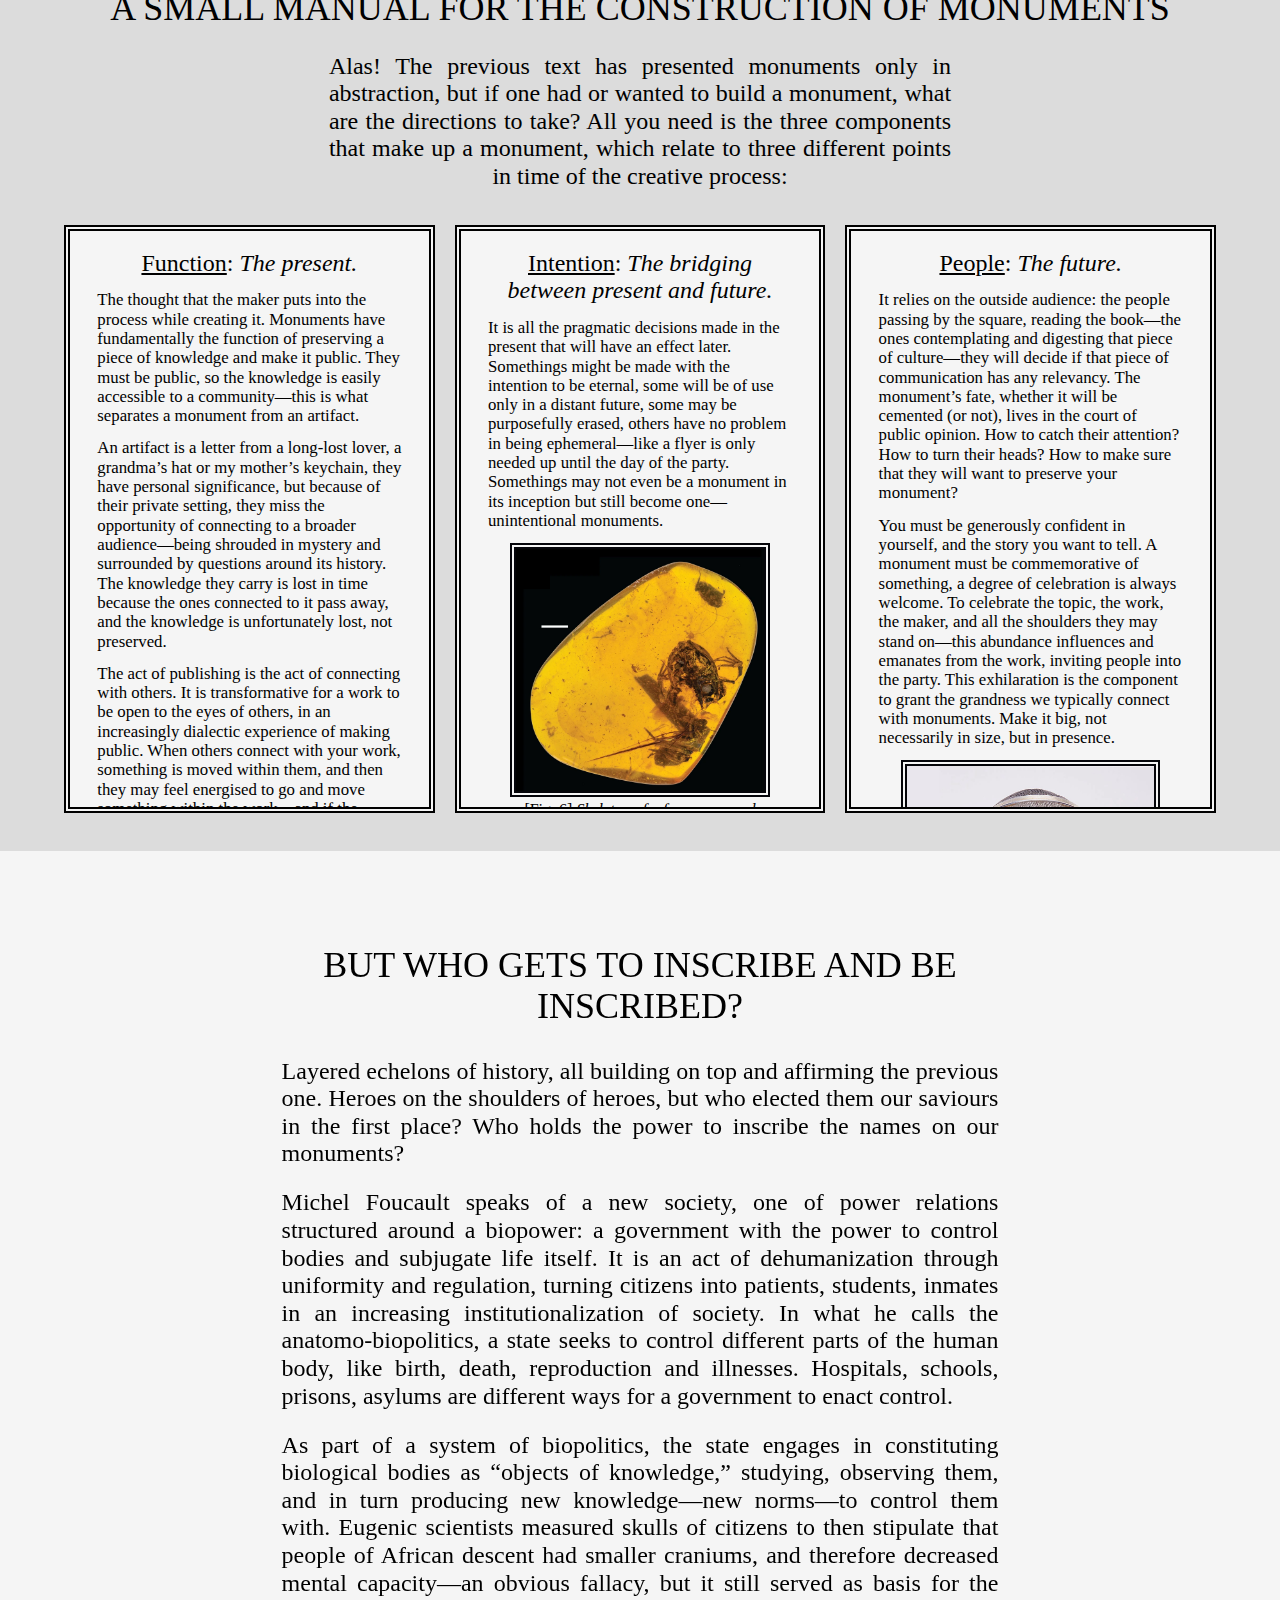
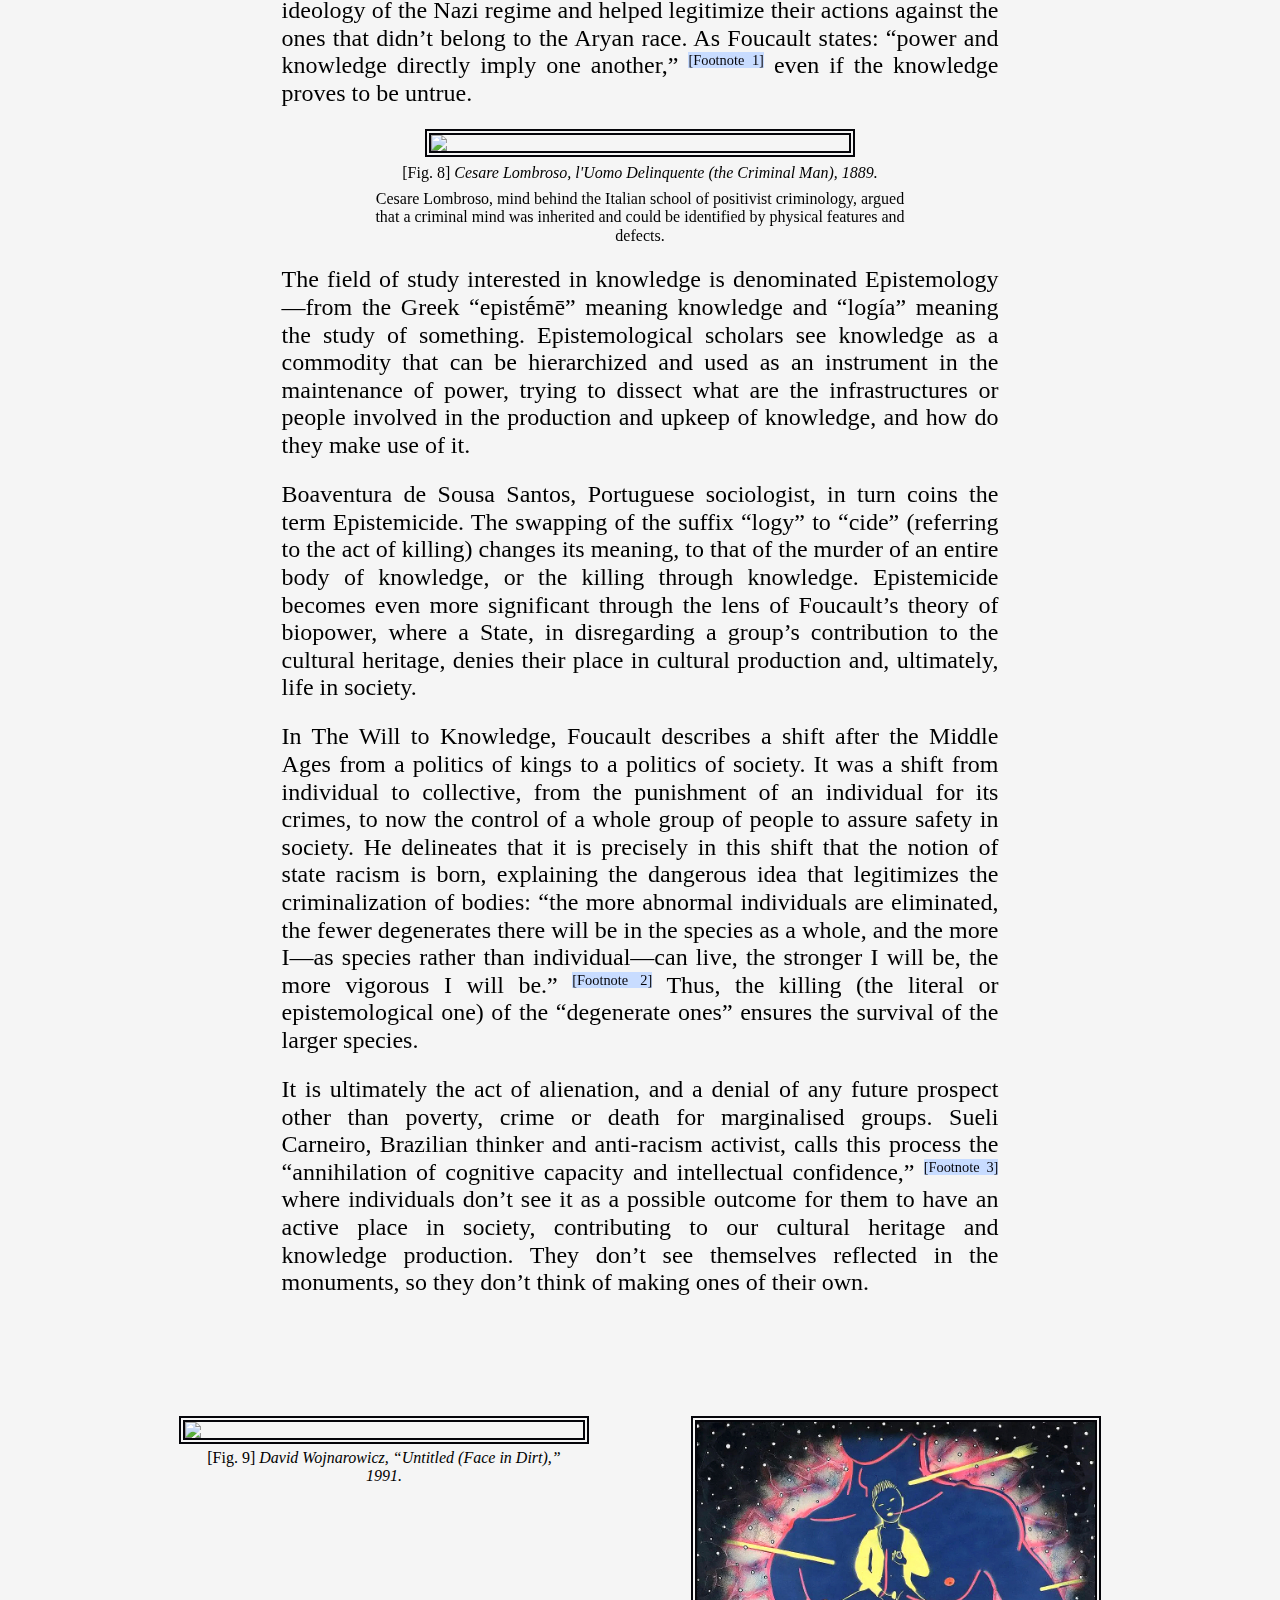
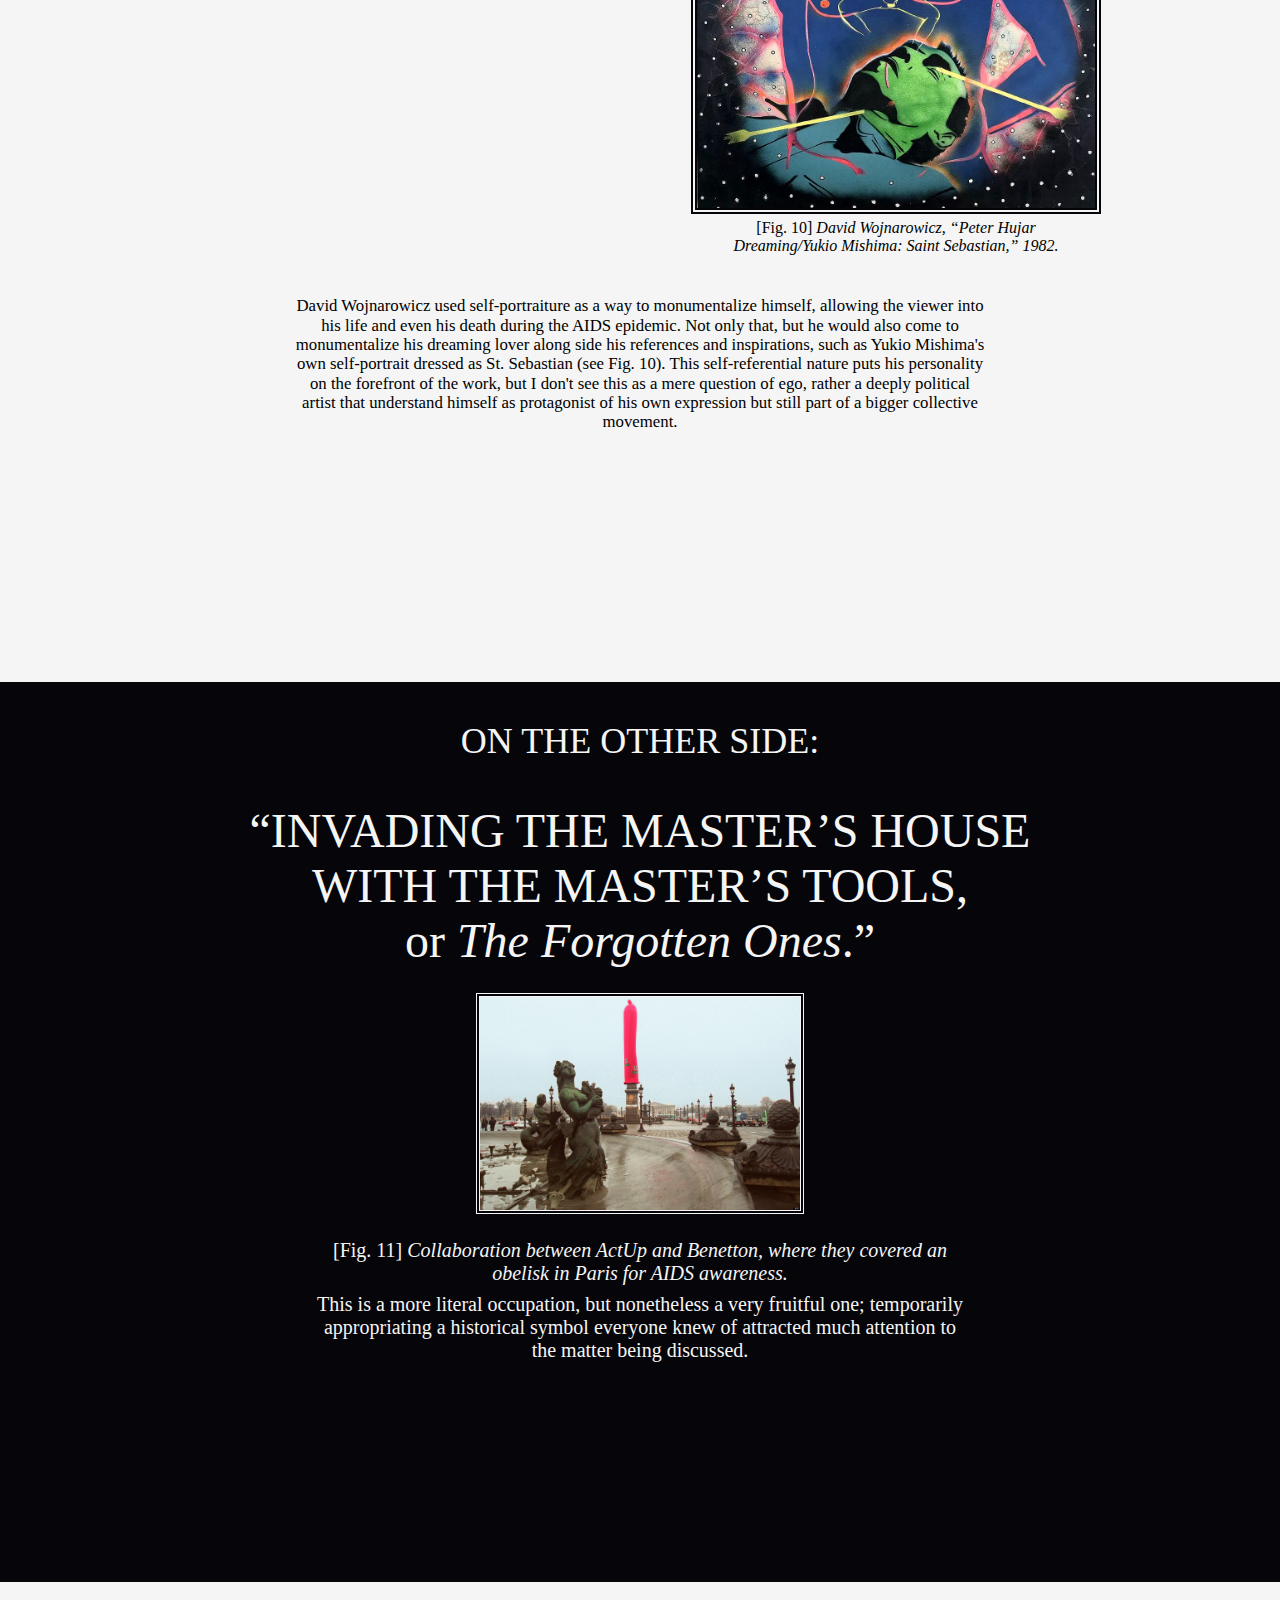
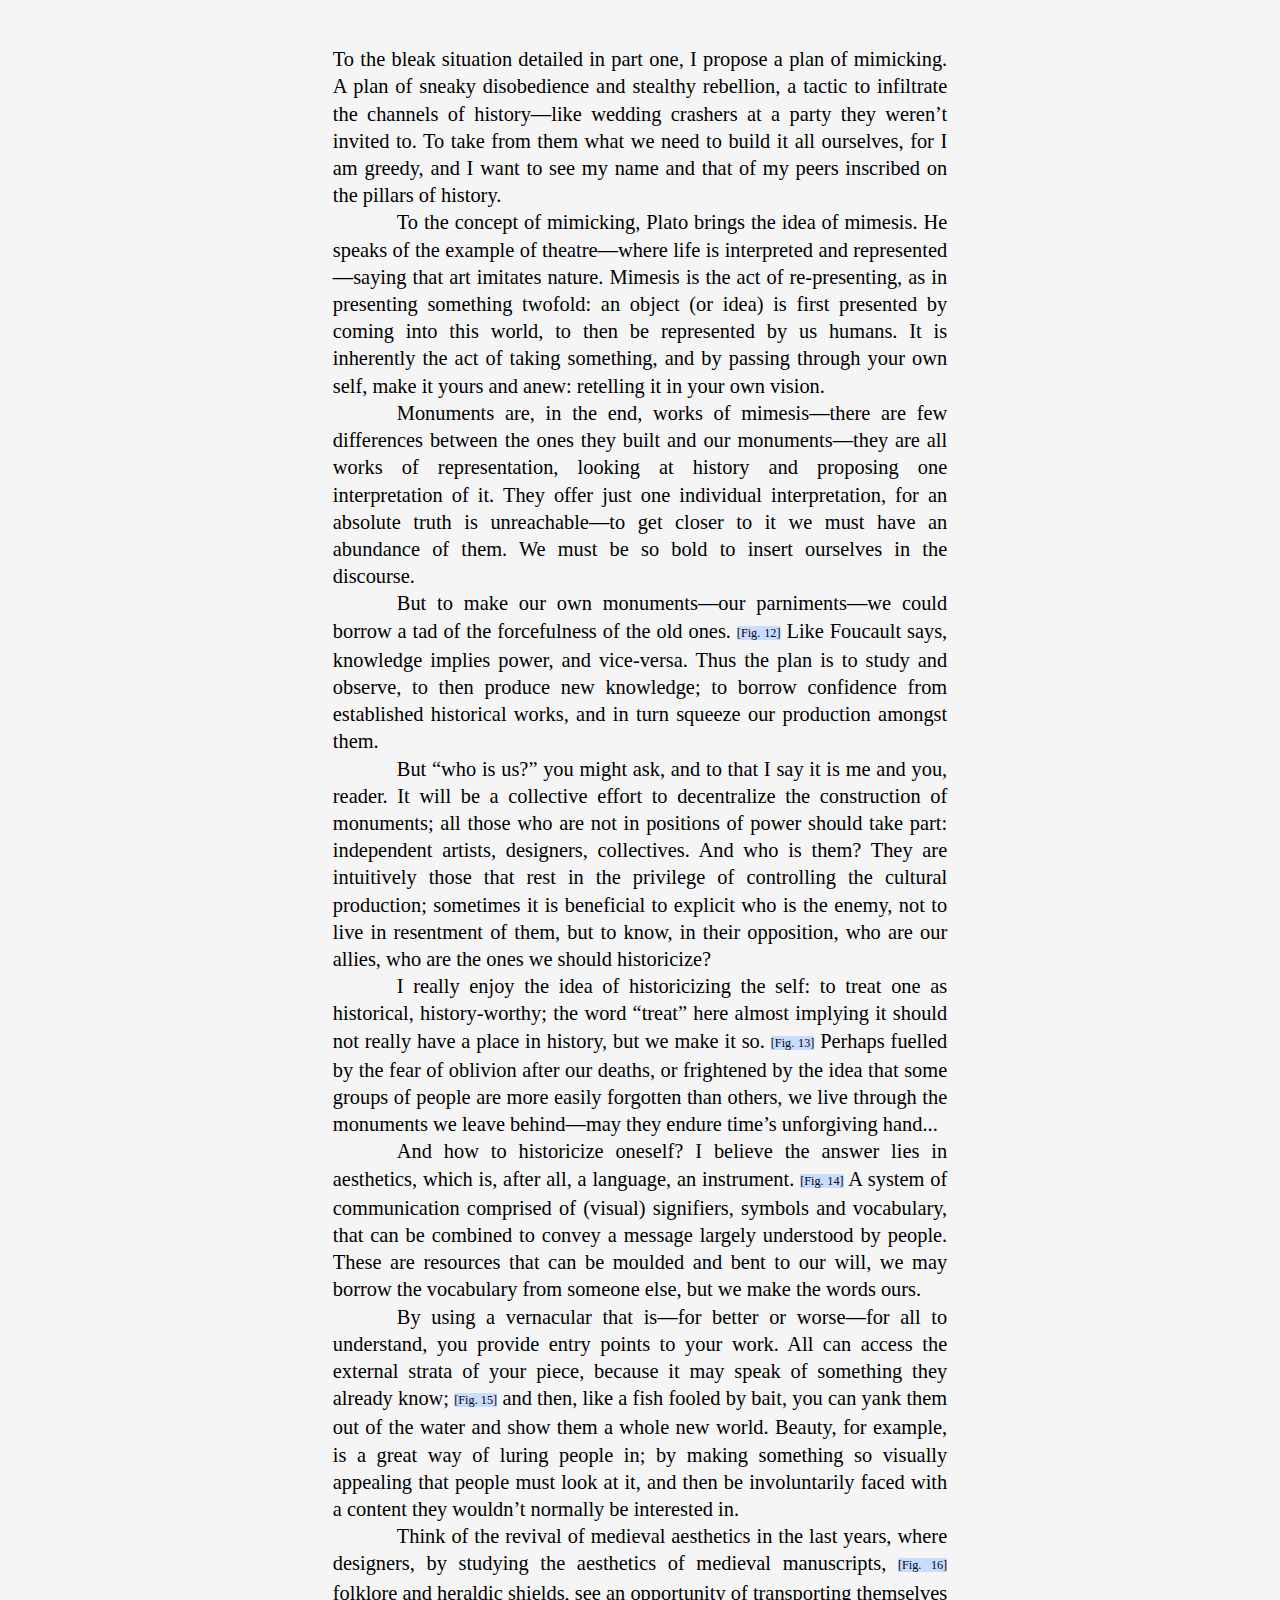
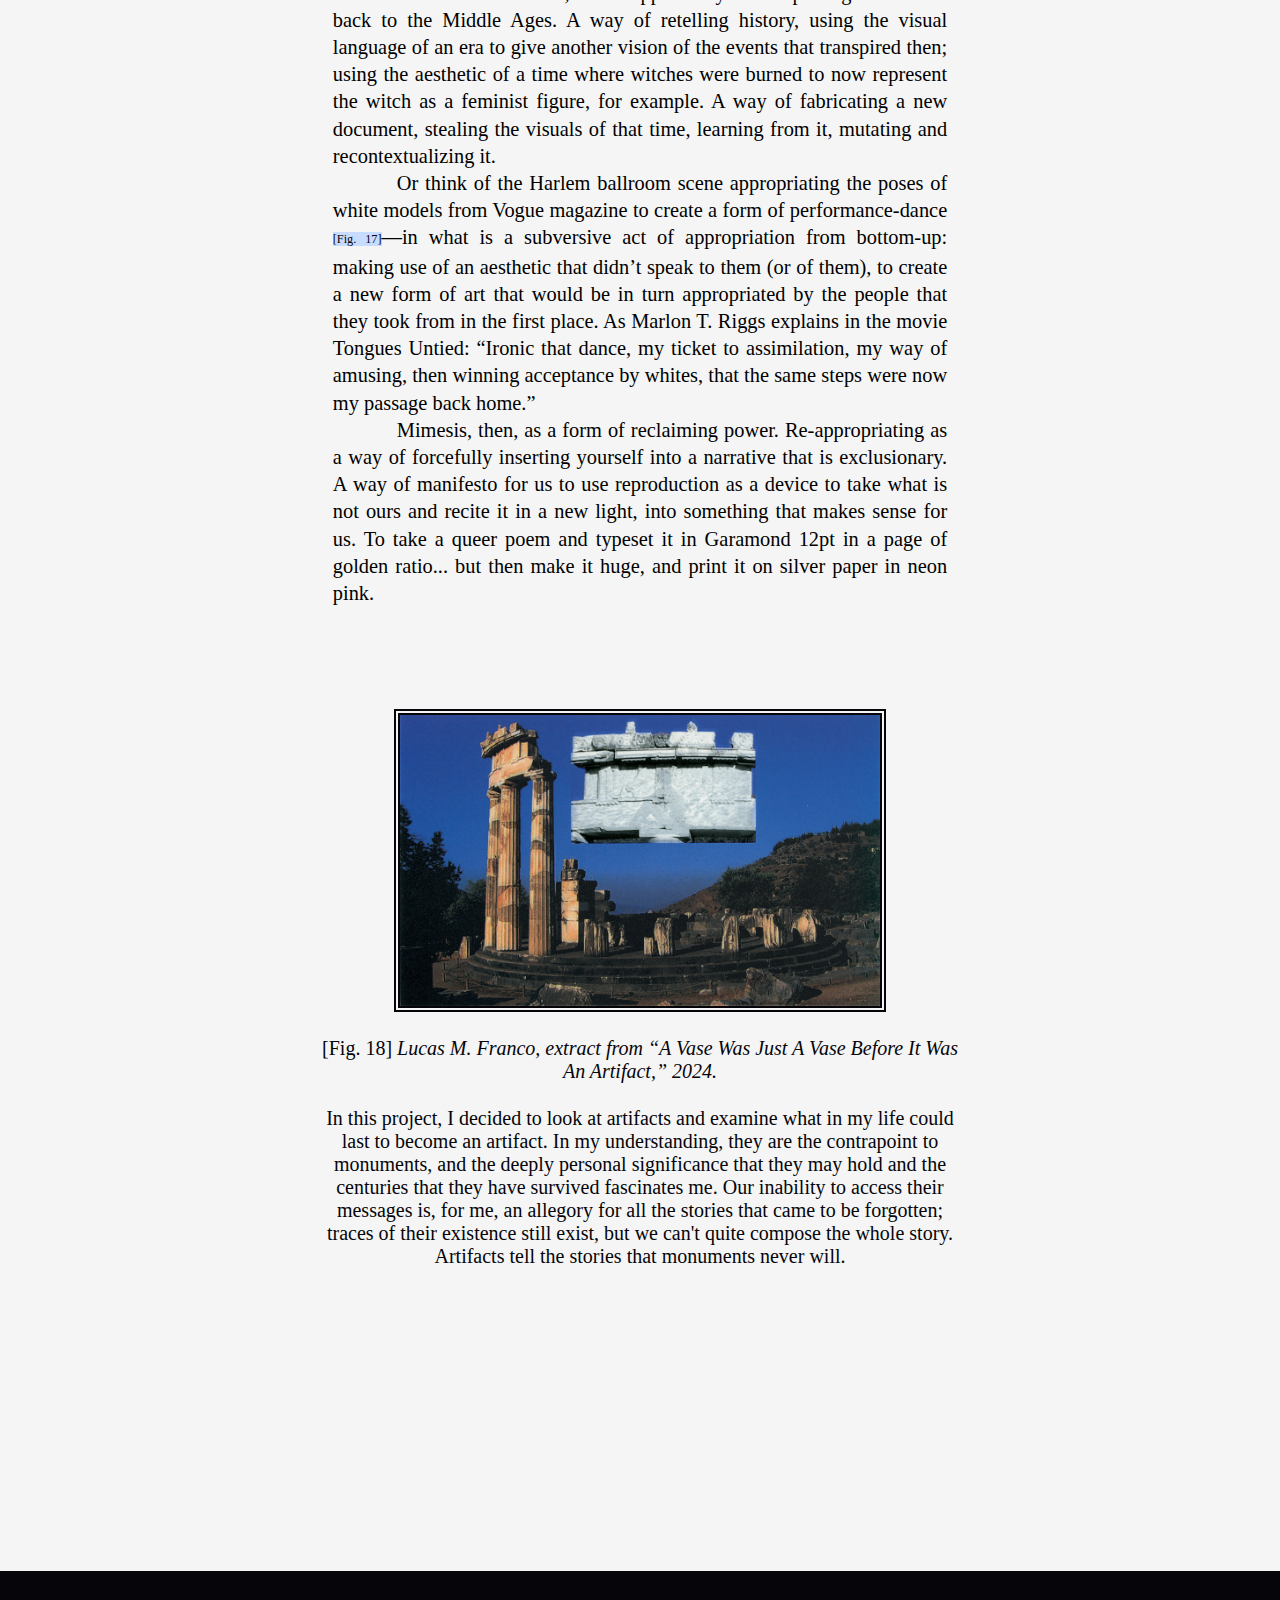
==== commit ff191ffa: "com" ====
--- a/index.htm
+++ b/index.htm
@@ -1,6 +1,6 @@
 <!DOCTYPE html>
 <html lang="en">
-
+<link rel="shortcut icon" type="image/png" href="assets/images/favicon/favicon.png"/>
 <head>
 	<meta charset="utf-8">
 	<meta name="viewport" content="width=device-width, initial-scale=1.0">
@@ -468,7 +468,7 @@
 
 			<p class="chapterone" id="caption">
 				This specific publication proved to be fundamental for the poetry and literary scene of the Midwest of
-				theUnited States.
+				the United States.
 
 			</p>
 
@@ -676,9 +676,7 @@
 			</p>
 
 			<p class="chapterone" id="caption">
-				Mussolini’s strategy was one of the contamination of an aesthetic with his fascist ideology. He took
-				hostage of the styles of the time, like the Italian Art Déco and Neoclassical, to create an aesthetic
-				that is not explicitly fascist, but speaks volumes in between the lines.
+				Cesare Lombroso, mind behind the Italian school of positivist criminology, argued that a criminal mind was inherited and could be identified by physical features and defects. 
 			</p>
 
 			<p class="chapterone">
@@ -1058,40 +1056,27 @@
 			<p class="title" id="sub">A MORE PERSONAL CONCLUSION</p>
 
 			<p class="chapterone" id="text_conclusion">
-				When faced with our modern world, I feel as though the scales are all wrong: I find myself so small and
-				all
-				else is so catastrophic, too apocalyptic, engulfing and overwhelming. In feeling this powerlessness, the
-				temptation to give everything up to cynicism creeps around my mind, but I refuse to accept that as my
-				future, one of apathy and disconnection; even if it may prove to be naïve, I feel like taking matters
-				into my own hands.
+				When faced with the bustling complications of our globalised world, I feel as though the scales are are stacked against us: I often feel so small and all else feels so huge—all is impending and all is doom, and there’s not much to do about the forces that overwhelm us, but to try and live your life around it. Apathy and cynicism may seem like the only answers to life’s many questions, because what are we against these colossal problems? We may even know the solutions, but we don’t hold the power to enact them, and—if we’re being honest—sometimes I’m not even sure congregating and protesting produces the change we expect or need.
+
 			</p>
 
 
 			<p class="chapterone" id="text_conclusion">
 
-				I believe in seeing ourselves as part of history, and not just passive bystanders; to
-				understand ourselves as active collaborators in the never-ending cycles of knowledge in this world. To
-				fight against
-				the “annihilation of intellectual confidence,” as Sueli Carneiro says, and monumentalize my life.
+				In the same way, history may feel like something that doesn’t depend on us, like it escapes our control. How easy it is to decide for ourselves that history will run its course, and and we are just passive bystanders watching it go by. I know this may sound idealistic, but I believe in seeing ourselves as part of the course of history, to understand ourselves as active collaborators in the fabric of our humanity. To fight against the “annihilation of intellectual confidence,” as Sueli Carneiro says, and thus monumentalise our life.
+
 
 			</p>
 
 			<p class="chapterone" id="text_conclusion">
 
-				When I speak of history, I understand my words may gush tones of grandeur, but, in a way, I
-				believe history is simply what we have decided to remember, which means we can choose to make our own
-				history. To tilt the scales, and create our own small villages, societies full of their own records of
-				past and present; for history lives inside us, it flows through and within us.
+				But I don’t necessarily want to see myself or ourselves as the next prophets or great geniuses—that would be like pitting David against Goliath, but this time it doesn’t work out well in the end; rather I prefer to change the scales, tilt them in our favour, and to find the spaces that we do have control over. To create our own small villages, small societies full of their own records of past and present, because history is simply what we have decided to remember, which means we can choose to make our own history. We live in history and in turn it lives inside us, flowing through and within us.
 
 			</p>
 
 			<p class="chapterone" id="text_conclusion">
 
-				Then, we shall jump in the rivers of history; live in the current of our times and watch our waves
-				reverberate and be magnified by the waves of others. Ultimately an exercise in self-worth, to fabricate
-				it—if necessary—and see ourselves as powerful images erected shoulder-to-shoulder in a procession
-				stretching all the way to those first cave paintings. For I want my name and those of my peers carved in
-				the pillars of history—whichever one it may be.
+				Then we shall jump in the rivers of history, and live in the current of our times, as we watch our waves resonated and amplified by the waves of others. What is ultimately an exercise in self-worth—to fabricate it, if necessary—in order to see ourselves erected shoulder-to-shoulder in a procession stretching all the way to those first cave paintings. For I want my name and those of my peers carved in the pillars of history—whichever one may it be.
 
 			</p>
 
--- a/assets/css/style.css
+++ b/assets/css/style.css
@@ -117,6 +117,7 @@
   z-index: -1;
   transition: all 1s ease;
 }
+
 .caption {
   position: fixed;
 
@@ -124,12 +125,13 @@
   left: 0;
   width: 20%;
   background-color: var(--color-text-link);
-
+  
   color: var(--color-dark);
   text-align: center;
   padding: 1rem;
   opacity: 0;
-  pointer-events: none; /* Ensure that the caption doesn't interfere with clicks */
+  pointer-events: none;
+  /* Ensure that the caption doesn't interfere with clicks */
   transition: opacity 0.5s ease;
   z-index: 3;
 
@@ -158,17 +160,19 @@
 
 .figurelink {
   cursor: pointer;
-
+  white-space: nowrap;
   font-size: 60%;
-  vertical-align:text-top;
+  vertical-align: text-top;
   box-shadow: var(--color-text-link) 0px 0px 0px 15px inset;
   color: var(--color-dark);
 }
+
 .hovered {
   z-index: 1;
   opacity: 1;
   filter: blur(0);
 }
+
 .hovered .caption {
   opacity: 1;
   z-index: 3;
@@ -458,7 +462,7 @@
   margin-top: 0;
   margin-bottom: 0;
   line-height: 1.7rem;
-  font-size: calc(var(--font-size)*0.8);
+  font-size: calc(var(--font-size)*0.85);
 }
 
 #inscribed {
@@ -480,7 +484,7 @@
   padding-left: 18%;
   padding-right: 18%;
   padding-top: 3%;
-position: sticky;
+  position: sticky;
 }
 
 #caption_opening_black {
@@ -497,6 +501,7 @@
 #text_conclusion {
 
   color: var(--color-light);
+  font-size: calc(var(--font-size)*0.8);
 
   text-align: justify;
 }
@@ -509,10 +514,10 @@
 }
 
 #thank {
-position: sticky;
+  position: sticky;
   background-color: var(--color-medium);
-  padding-left: 18%;
-  padding-right: 18%;
+  padding-left: 23%;
+  padding-right: 23%;
 }
 
 #title_bibliography {
@@ -533,15 +538,15 @@
 
 #thanks_paragraph {
 
-  font-size: calc(var(--font-size)*1.3);
+  font-size: calc(var(--font-size)*1);
   text-align-last: center;
-  line-height: 2.5rem;
-  
+  line-height: 2rem;
+
 }
 
 #david_column {
-border: 0;
-padding: 0;
+  border: 0;
+  padding: 0;
 }
 
 #david_container {
@@ -566,7 +571,7 @@
   margin-left: 16%;
   margin-right: 16%;
   text-align: center;
-  
+
 
 }
 
@@ -601,157 +606,158 @@
 
     width: 100%;
 
-}
-
-.landing_page {
-
-  padding: 5%;
-  padding-top: 13%;
-  top: 20vh;
-
-}
-
-.font_landing {
-  font-size: calc((var(--font-size)* 2));
-  color: var(--color-dark);
-  text-align: center;
-}
-
-#caption {
-
-
-  font-size: calc(var(--font-size)*0.8);
-  margin-left: 10%;
-  margin-right: 10%;
-
-}
-
-.conversation_wrapper {
-  height: 60vh;
-  width: 100%;
-
-}
-
-
-.manual_container {
-  display:block;
-
-}
-
-.manual_column {
-
-  
-  margin-bottom: 5%;
-}
-
-#manual {
-  background-color: var(--color-medium);
-  height: auto;
-  padding-bottom: 10px;
-  overflow-y: hidden;
-  padding: 2% 5% 3% 5%;
-  display: flex;
-  /* Use flexbox */
-
-  position: relative;
-}
-
-#chaptertwo {
-  padding-left: 5%;
-  padding-right: 5%;
-}
-
-#chaptertwo_paragraph {
-
-  line-height: 1.3rem;
-  font-size: calc(var(--font-size)* 1);
-}
-
-#chaptertwo_paragraph_first {
-
-  line-height: 1.3rem;
-  font-size: calc(var(--font-size)* 1);
-
-}
-
-img {
-
-  width: 70%;
-
-}
-
-.caption {
-  position: fixed;
-
-
-  width: 100%;
-  background-color: var(--color-medium);
-  color: var(--color-dark);
-  text-align: center;
-  padding: 1rem;
-  opacity: 0;
-  pointer-events: none; /* Ensure that the caption doesn't interfere with clicks */
-  transition: opacity 0.5s ease;
-  z-index: 3;
-  
-
-}
-
-#caption_chaptertwo {
-  margin-top: 5%;
-  margin-bottom: 5%;
-  font-size: calc(var(--font-size)*0.8);
-
-  text-align: center;
-
-}
-
-#conclusion_opening {
-  position: relative;
-  height: auto;
-  padding-top: 10%;
-padding-bottom: 10%;
-padding-left: 5%;
-padding-right: 5%;
-}
-
-#thank {
-
-  position: relative;
-  height: auto;
-  padding-top: 10%;
-padding-bottom: 10%;
-padding-left: 5%;
-padding-right: 5%;
-}
-
-#thanks_paragraph {
-  line-height: 1.3rem;
-  font-size: calc(var(--font-size)* 1);
-}
-
-#bibliography {
-
-  position: relative;
-  height: auto;
-  padding-top: 10%;
-padding-bottom: 10%;
-padding-left: 5%;
-padding-right: 5%;
-}
-
-#david_container {
-  width: 95%;
-  margin-top: 5%;
-
-  display:block;
-
-}
-
-#david_column {
-  border: 0;
-  padding: 0;
-  width: 100%;
+  }
+
+  .landing_page {
+
+    padding: 5%;
+    padding-top: 13%;
+    top: 20vh;
+
+  }
+
+  .font_landing {
+    font-size: calc((var(--font-size)* 2));
+    color: var(--color-dark);
+    text-align: center;
+  }
+
+  #caption {
+
+
+    font-size: calc(var(--font-size)*0.8);
+    margin-left: 10%;
+    margin-right: 10%;
+
+  }
+
+  .conversation_wrapper {
+    height: 60vh;
+    width: 100%;
+
+  }
+
+
+  .manual_container {
+    display: block;
+
+  }
+
+  .manual_column {
+
+
+    margin-bottom: 5%;
+  }
+
+  #manual {
+    background-color: var(--color-medium);
+    height: auto;
+    padding-bottom: 10px;
+    overflow-y: hidden;
+    padding: 2% 5% 3% 5%;
+    display: flex;
+    /* Use flexbox */
+
+    position: relative;
+  }
+
+  #chaptertwo {
+    padding-left: 5%;
+    padding-right: 5%;
+  }
+
+  #chaptertwo_paragraph {
+
+    line-height: 1.3rem;
+    font-size: calc(var(--font-size)* 1);
+  }
+
+  #chaptertwo_paragraph_first {
+
+    line-height: 1.3rem;
+    font-size: calc(var(--font-size)* 1);
+
+  }
+
+  img {
+
+    width: 70%;
+
+  }
+
+  .caption {
+    position: fixed;
+
+
+    width: 100%;
+    background-color: var(--color-text-link);
+    color: var(--color-dark);
+    text-align: center;
+    padding: 1rem;
+    opacity: 0;
+    pointer-events: none;
+    /* Ensure that the caption doesn't interfere with clicks */
+    transition: opacity 0.5s ease;
+    z-index: 3;
+
+
+  }
+
+  #caption_chaptertwo {
+    margin-top: 5%;
+    margin-bottom: 5%;
+    font-size: calc(var(--font-size)*0.8);
+
+    text-align: center;
+
+  }
+
+  #conclusion_opening {
+    position: relative;
+    height: auto;
+    padding-top: 10%;
+    padding-bottom: 10%;
+    padding-left: 5%;
+    padding-right: 5%;
+  }
+
+  #thank {
+
+    position: relative;
+    height: auto;
+    padding-top: 10%;
+    padding-bottom: 10%;
+    padding-left: 5%;
+    padding-right: 5%;
+  }
+
+  #thanks_paragraph {
+    line-height: 1.3rem;
+    font-size: calc(var(--font-size)* 1);
+  }
+
+  #bibliography {
+
+    position: relative;
+    height: auto;
+    padding-top: 10%;
+    padding-bottom: 10%;
+    padding-left: 5%;
+    padding-right: 5%;
+  }
+
+  #david_container {
+    width: 95%;
+    margin-top: 5%;
+
+    display: block;
+
+  }
+
+  #david_column {
+    border: 0;
+    padding: 0;
+    width: 100%;
   }
 
   .david_paragraph {
@@ -760,47 +766,72 @@
     margin-left: 0%;
     margin-right: 0%;
     text-align: center;
-    }
+  }
+
+  #text_conclusion {
+
+    color: var(--color-light);
+    font-size: calc(var(--font-size)*0.7);
+  
+    text-align: justify;
+  }
+
   /* utility classes, mobile */
 
-  .desktop-only{
-    display:none;
-  }
-
-  .mobile-only{
-    display:block;
-  }
-
-}
-
-
-
-/* use this query to apply style changes to smaller smartphones sizes (like an iPhone 5S or SE 2016), max size of 339px */
-
-@media (max-width: 339px) {
-
-  /* your overriding css properties here */
-
-}
-
-
-
-/* use this query to apply style changes for 'mobile' screen sizes that are flipped in 'landscape' mode */
-
-@media (max-width: 779px) and (orientation: landscape) {
-
-   /* your overriding css properties here */
-
-}
-
-
-
-/* use this query to apply style for 'small' desktop screens */
-
-@media (min-width: 780px) and (max-width: 992px) {
-
-  /* your overriding css properties here */
-
-}
-
-
+  .desktop-only {
+    display: none;
+  }
+
+  .mobile-only {
+    display: block;
+  }
+
+
+
+  .opening {
+
+
+
+    padding: 5%;
+    padding-top: 40%;
+
+
+    text-align: justify;
+  }
+
+  .manual_intro_paragraph {
+
+    margin-left: 5%;
+    margin-right: 5%;
+
+  }
+
+
+  /* use this query to apply style changes to smaller smartphones sizes (like an iPhone 5S or SE 2016), max size of 339px */
+
+  @media (max-width: 339px) {
+
+    /* your overriding css properties here */
+
+  }
+
+
+
+  /* use this query to apply style changes for 'mobile' screen sizes that are flipped in 'landscape' mode */
+
+  @media (max-width: 779px) and (orientation: landscape) {
+
+    /* your overriding css properties here */
+
+  }
+
+
+
+  /* use this query to apply style for 'small' desktop screens */
+
+  @media (min-width: 780px) and (max-width: 992px) {
+
+    /* your overriding css properties here */
+
+  }
+}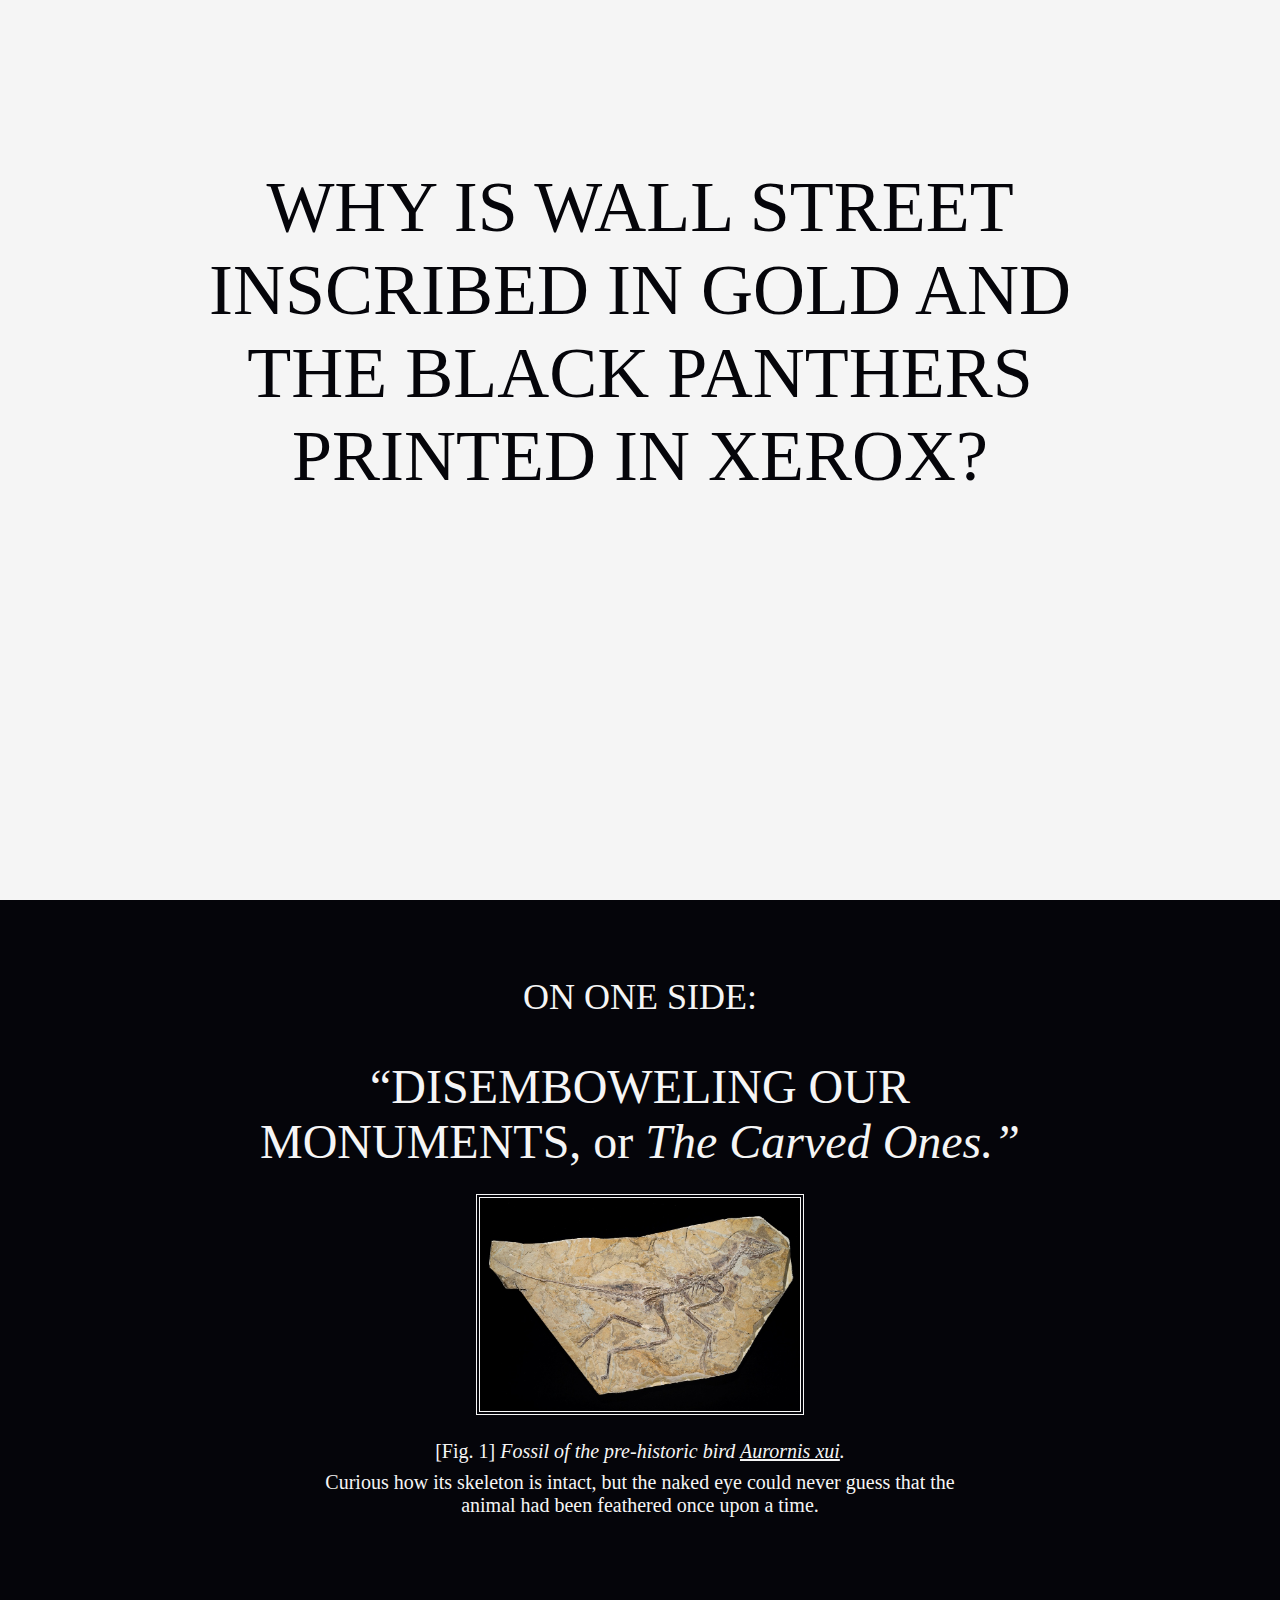
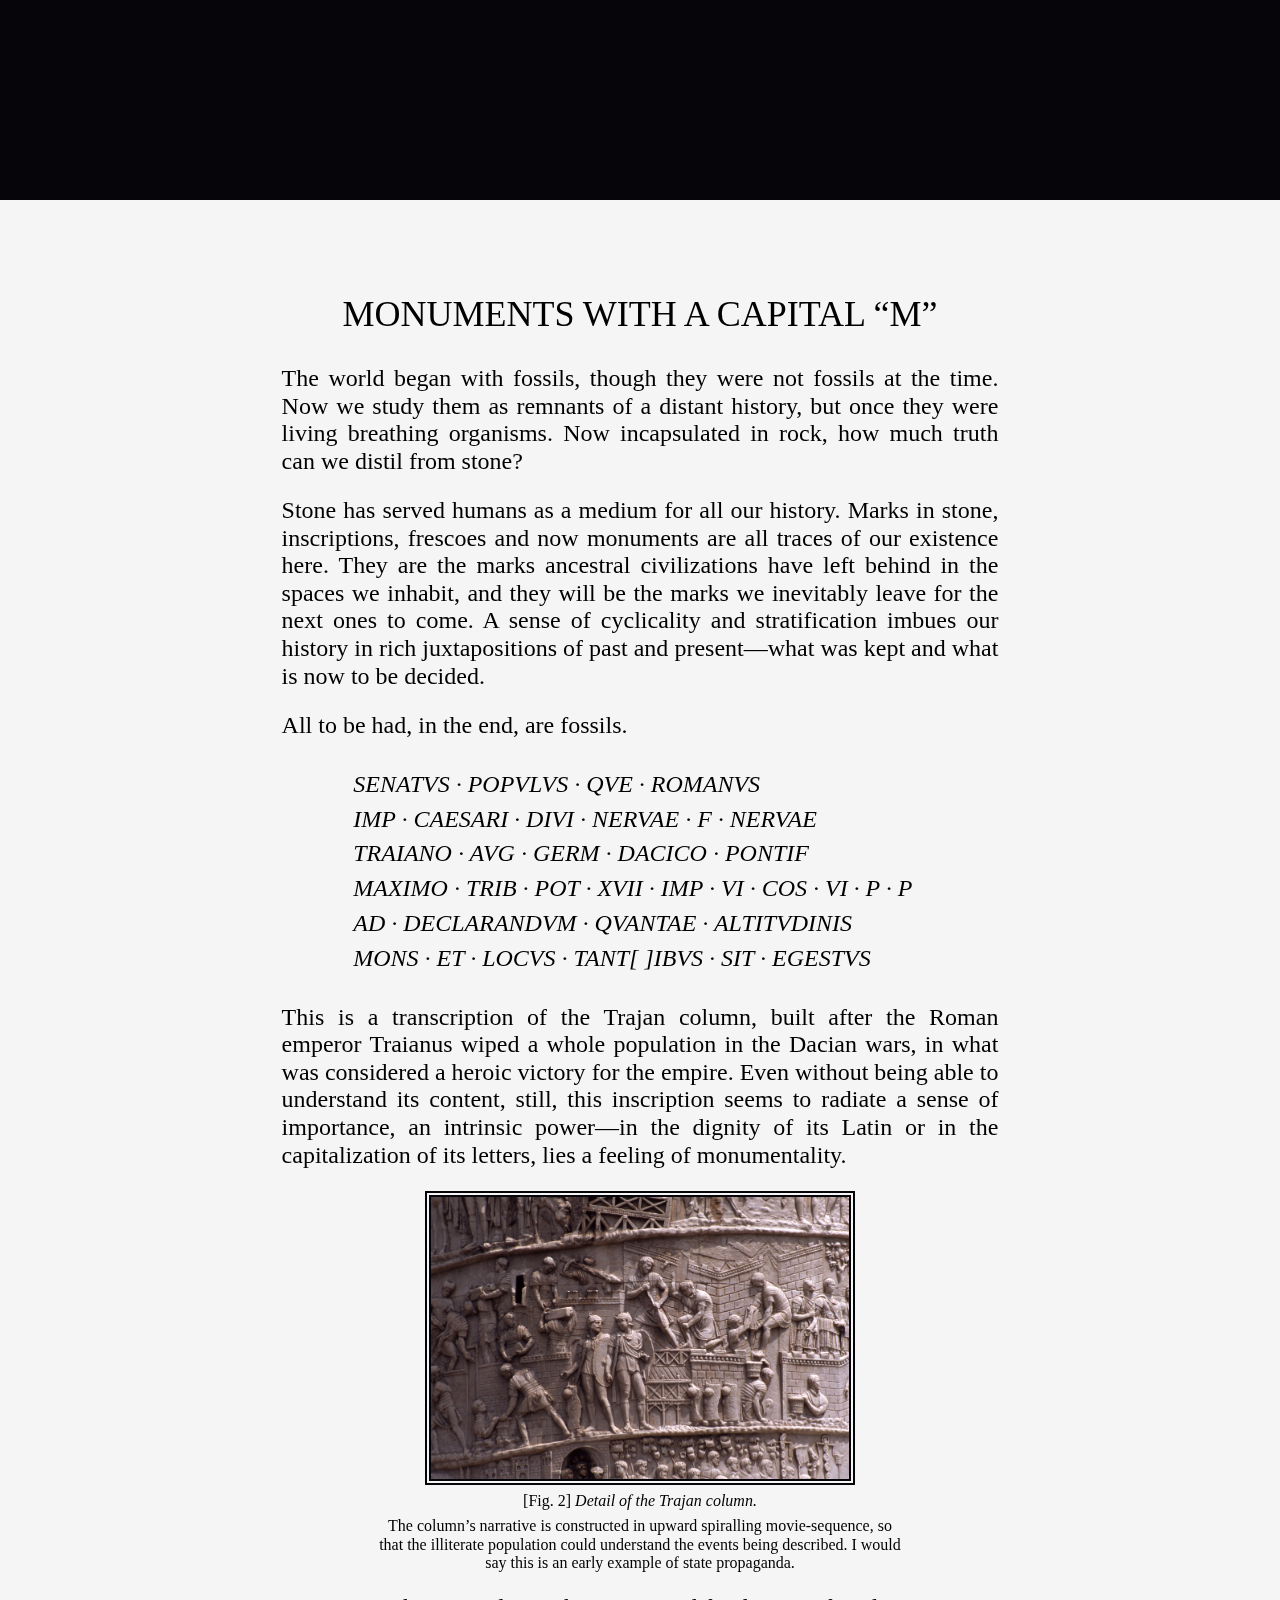
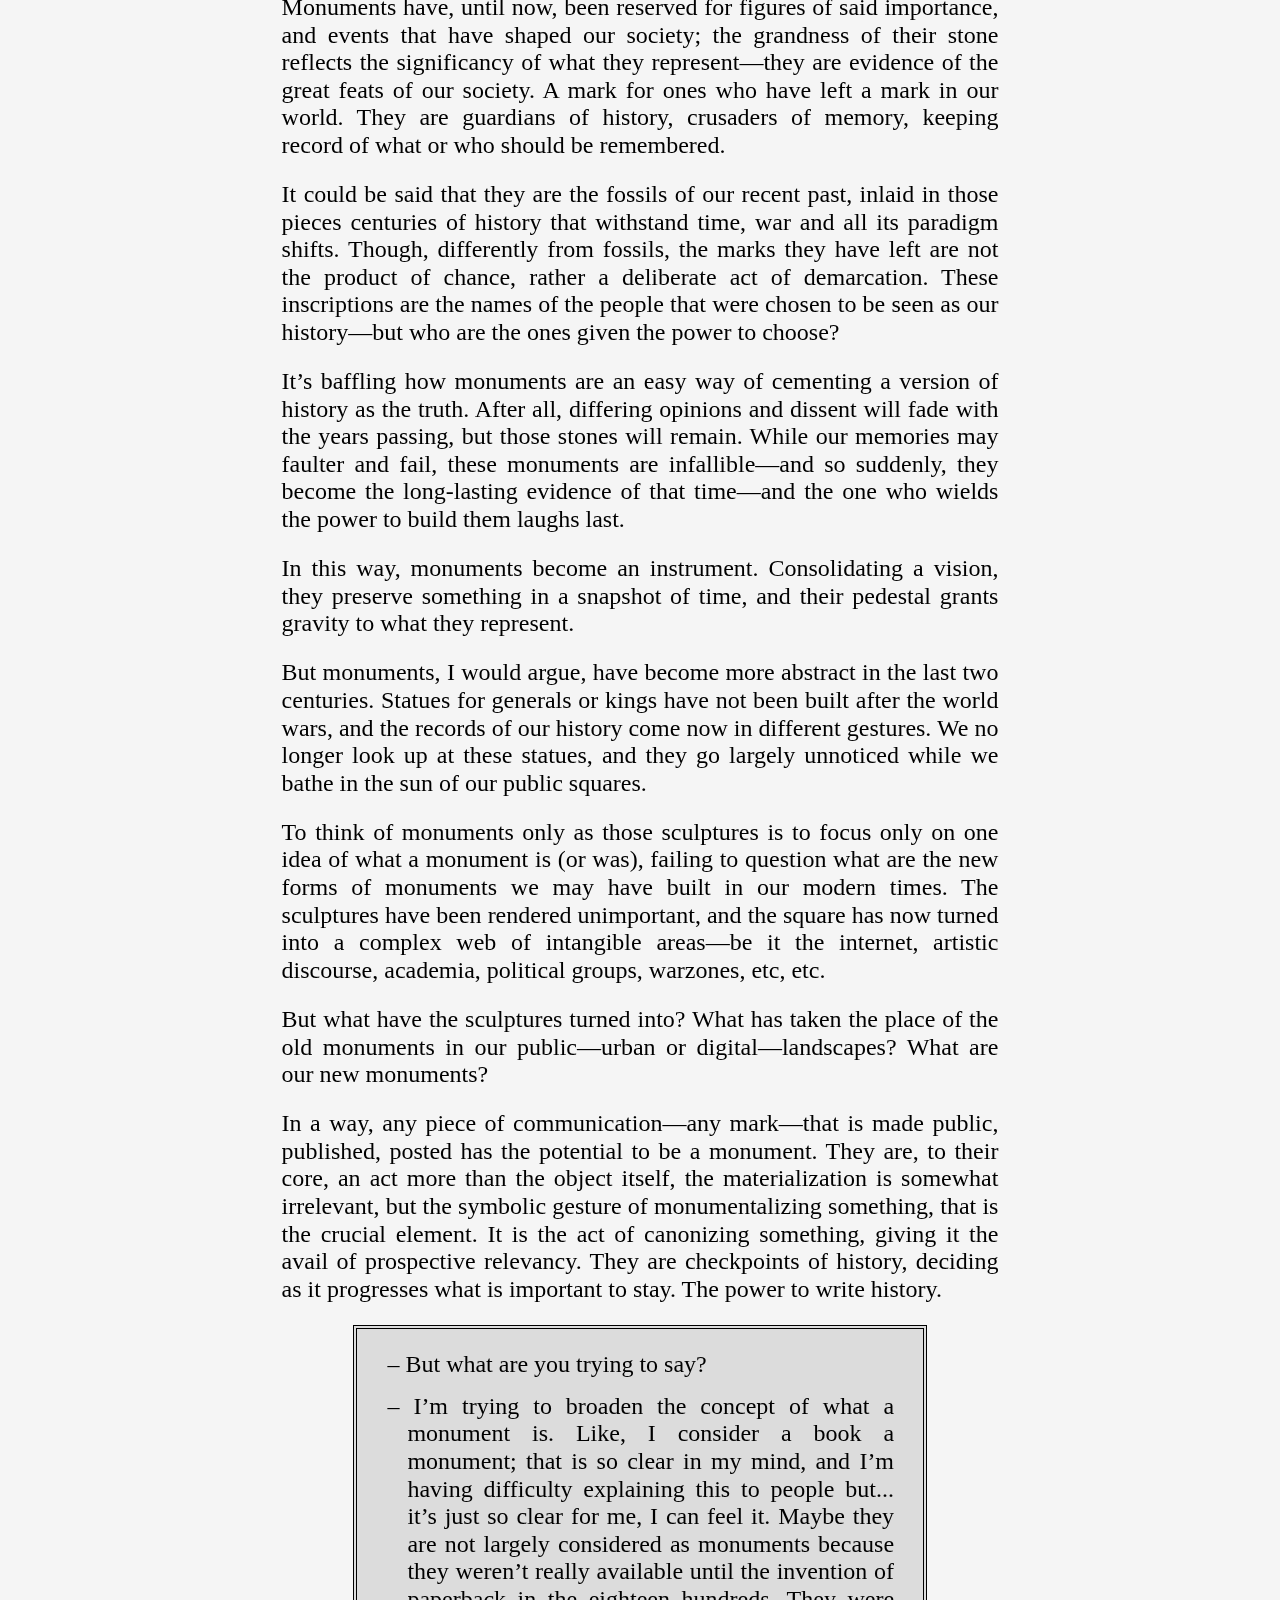
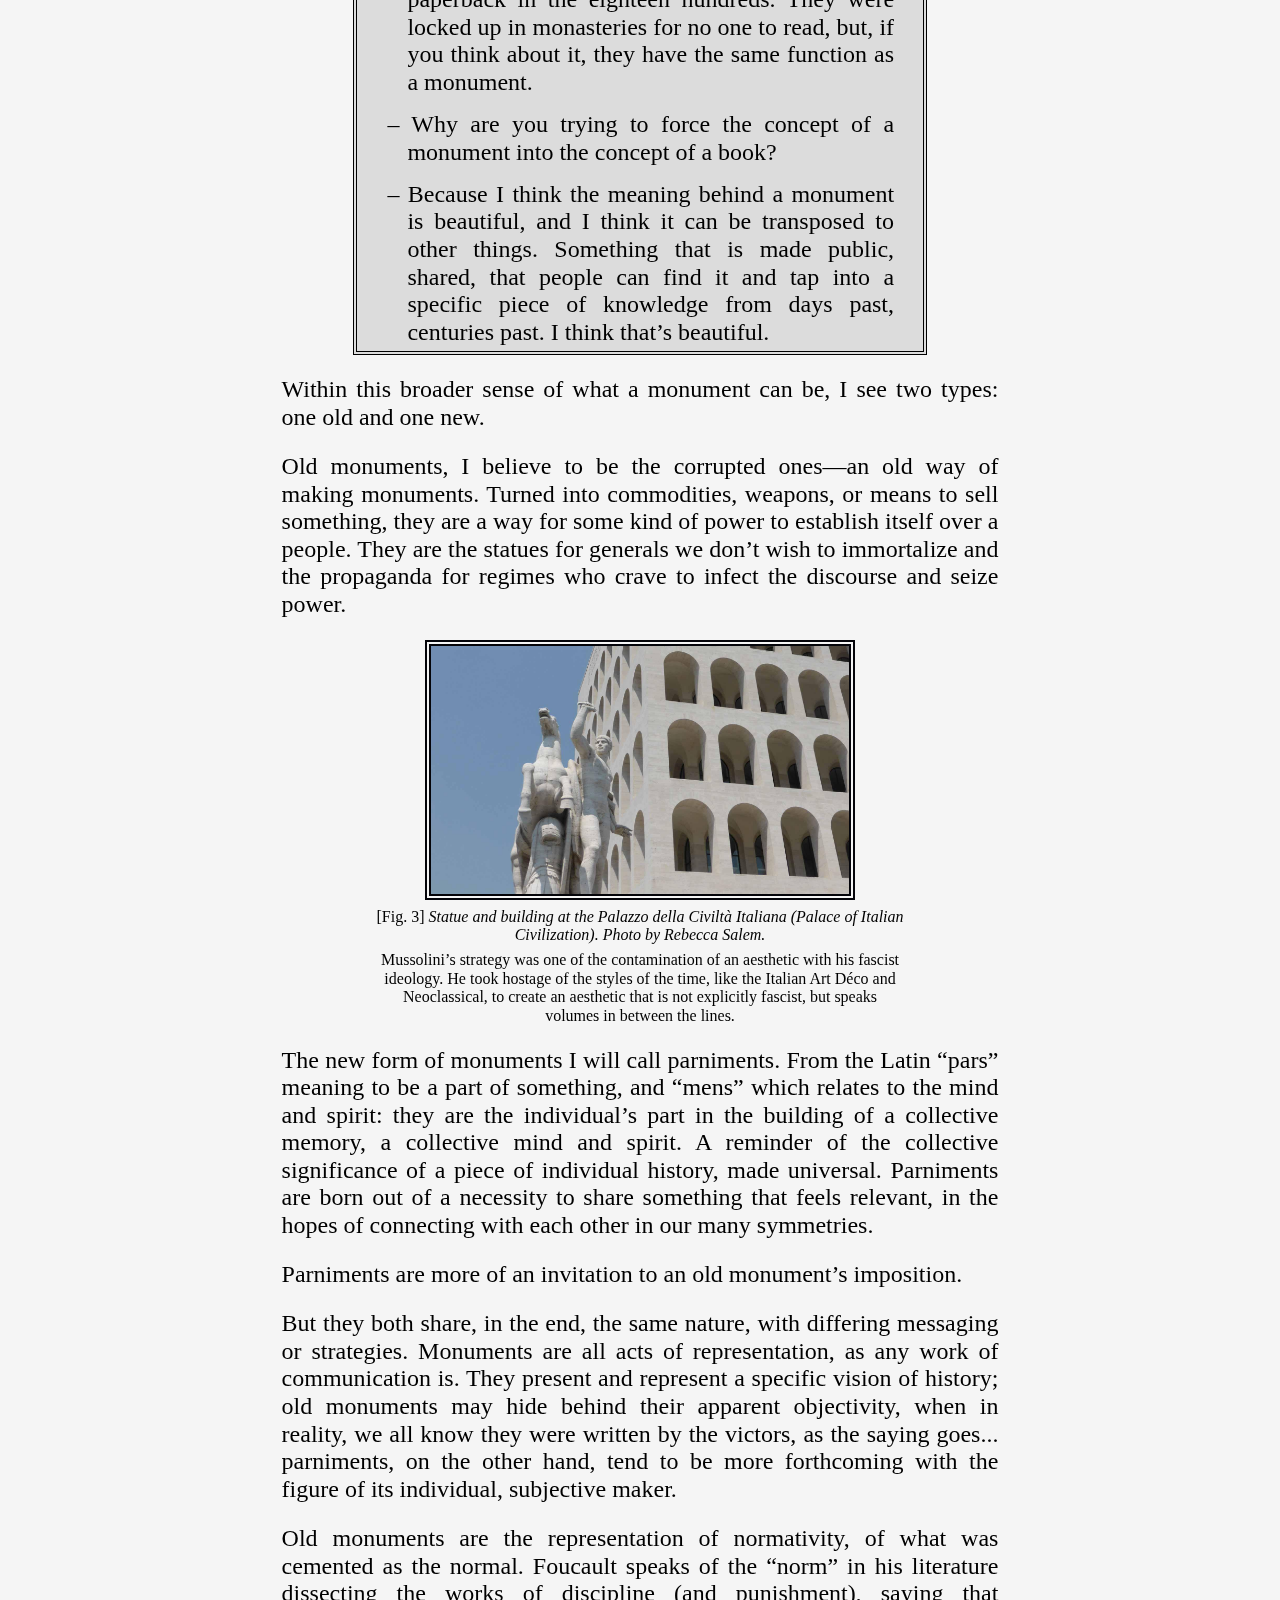
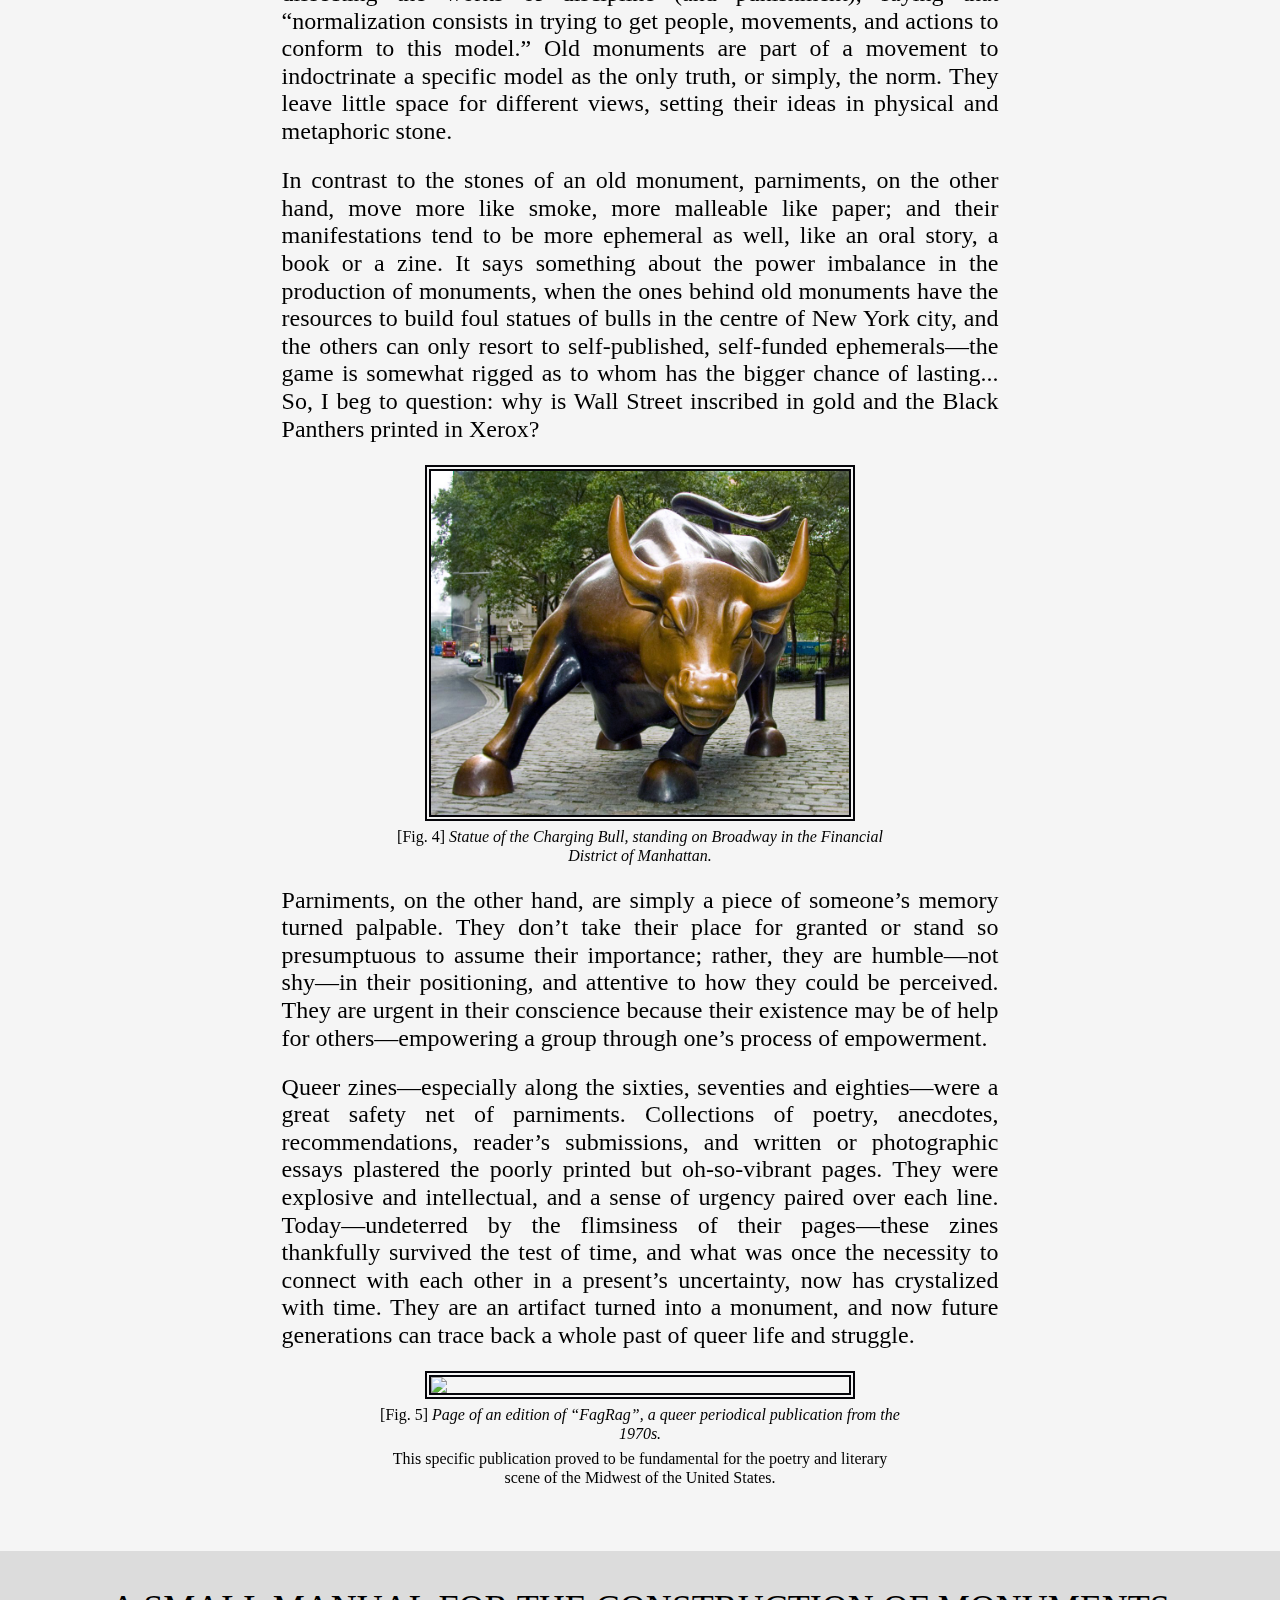
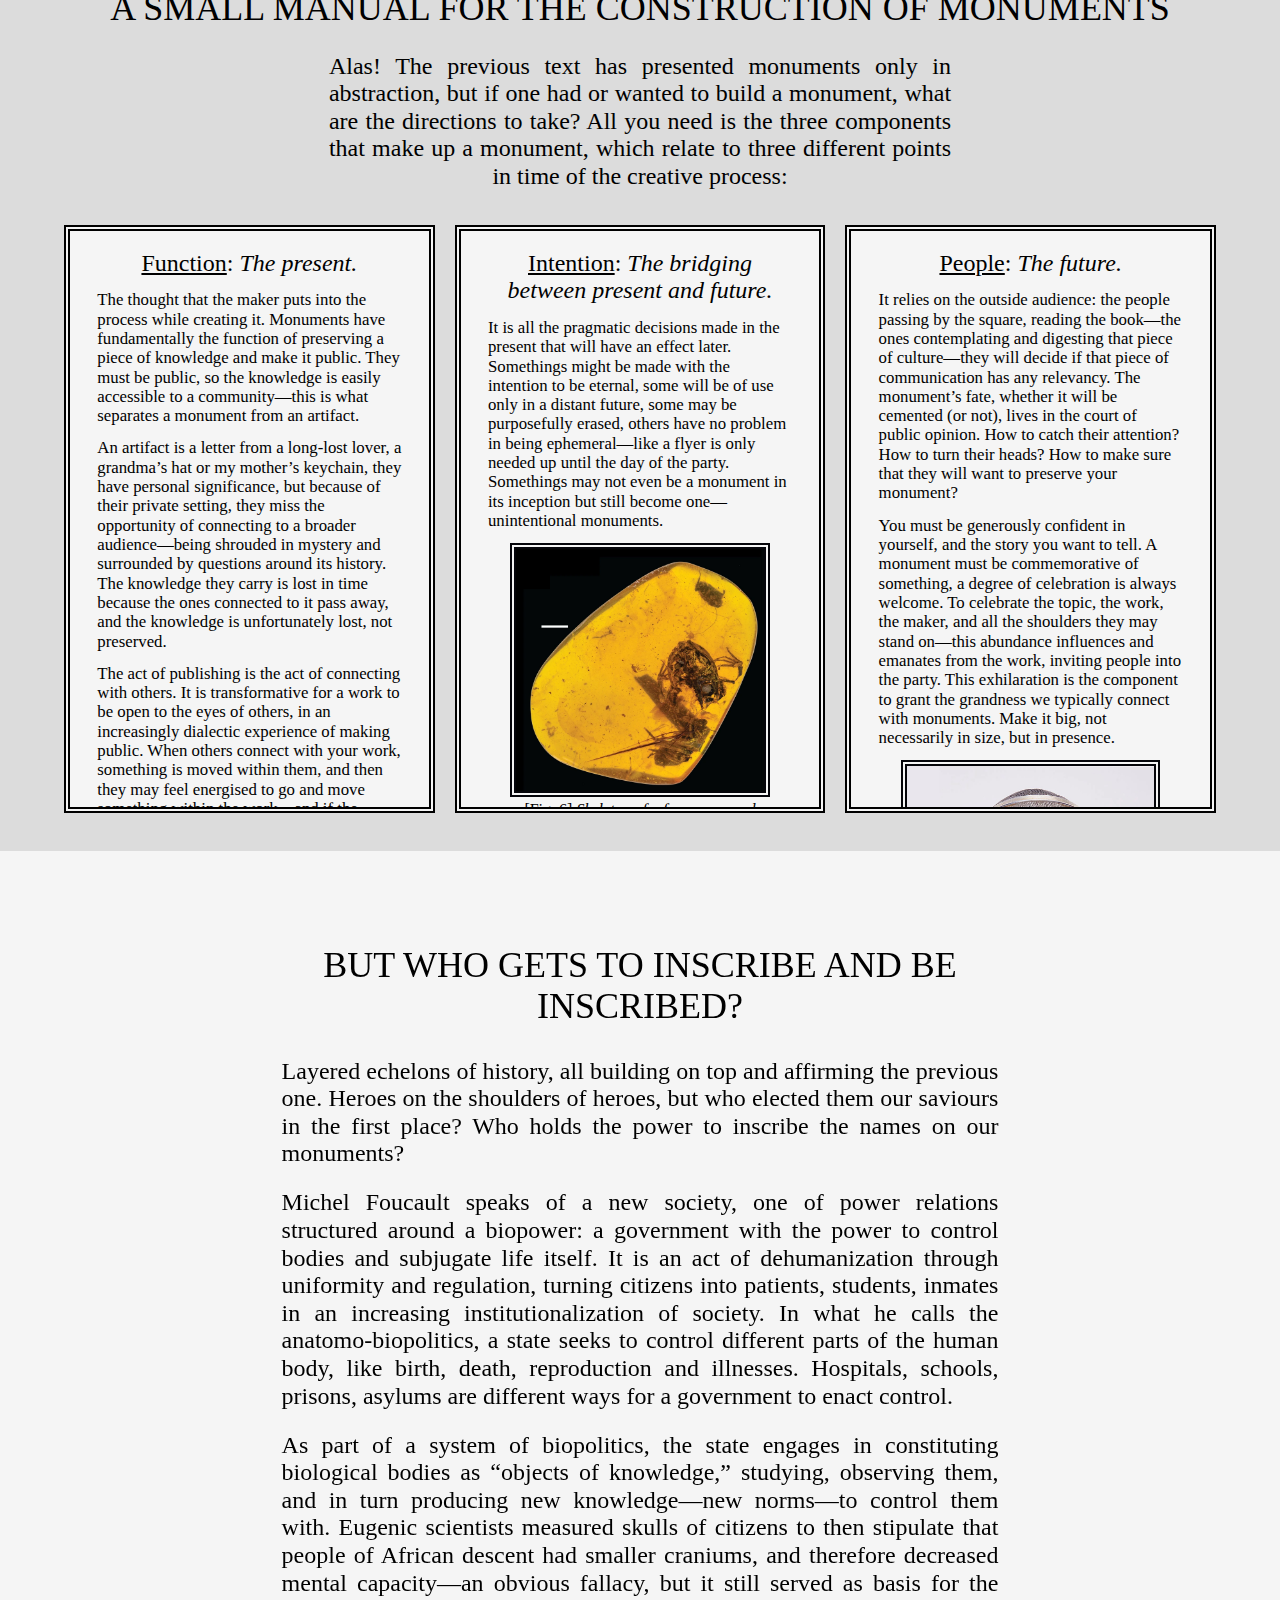
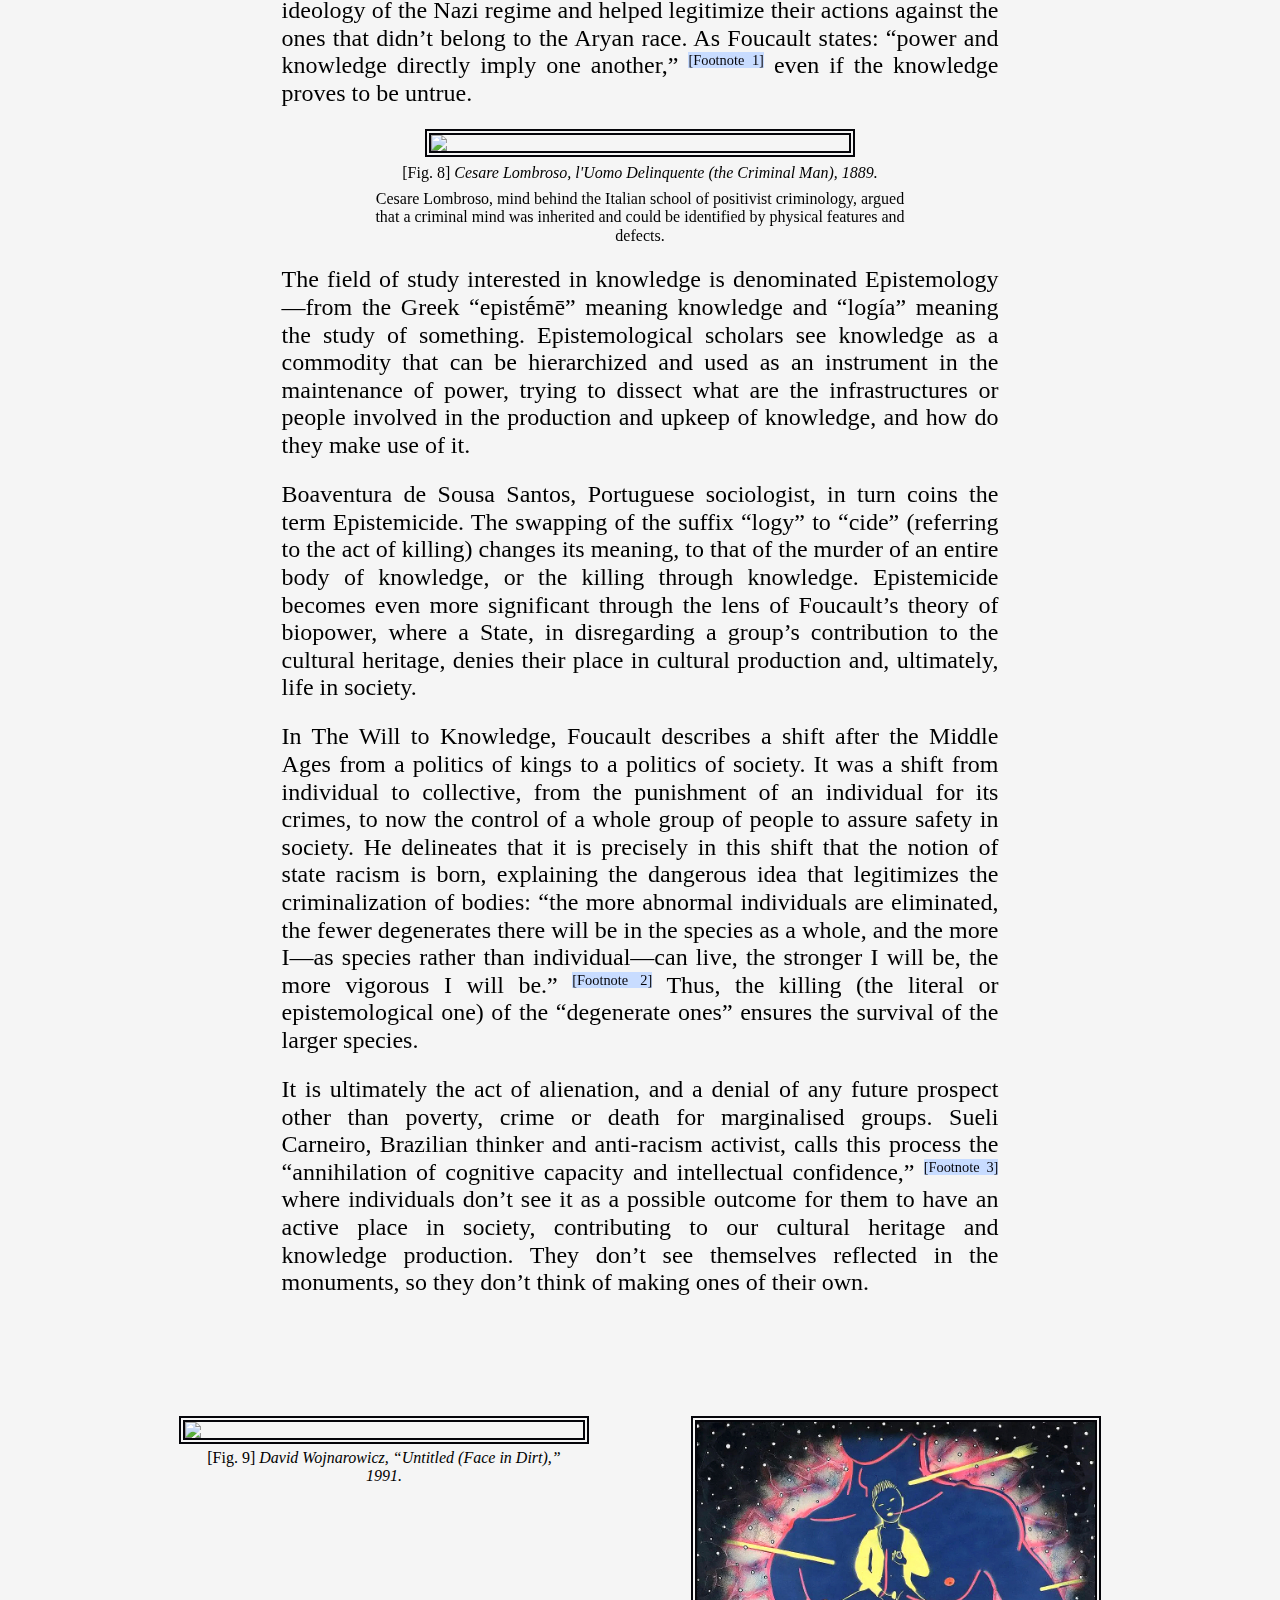
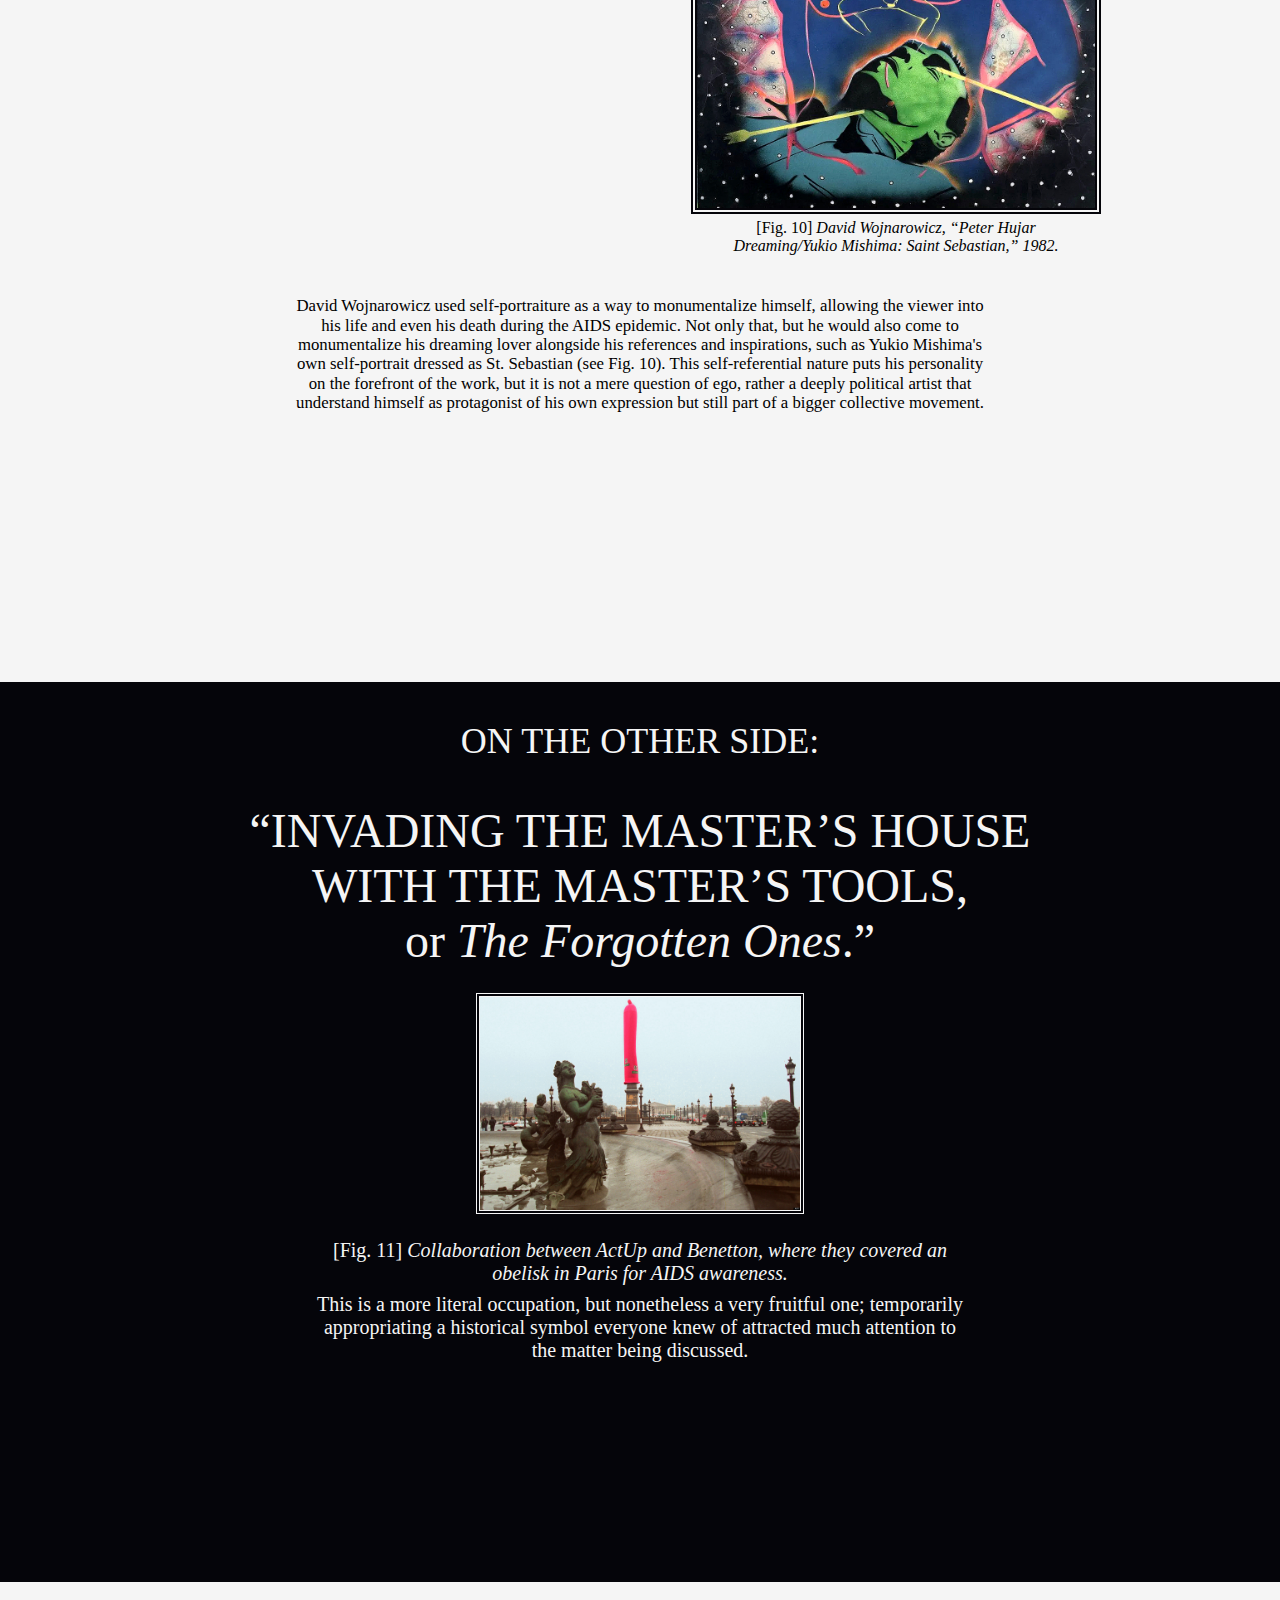
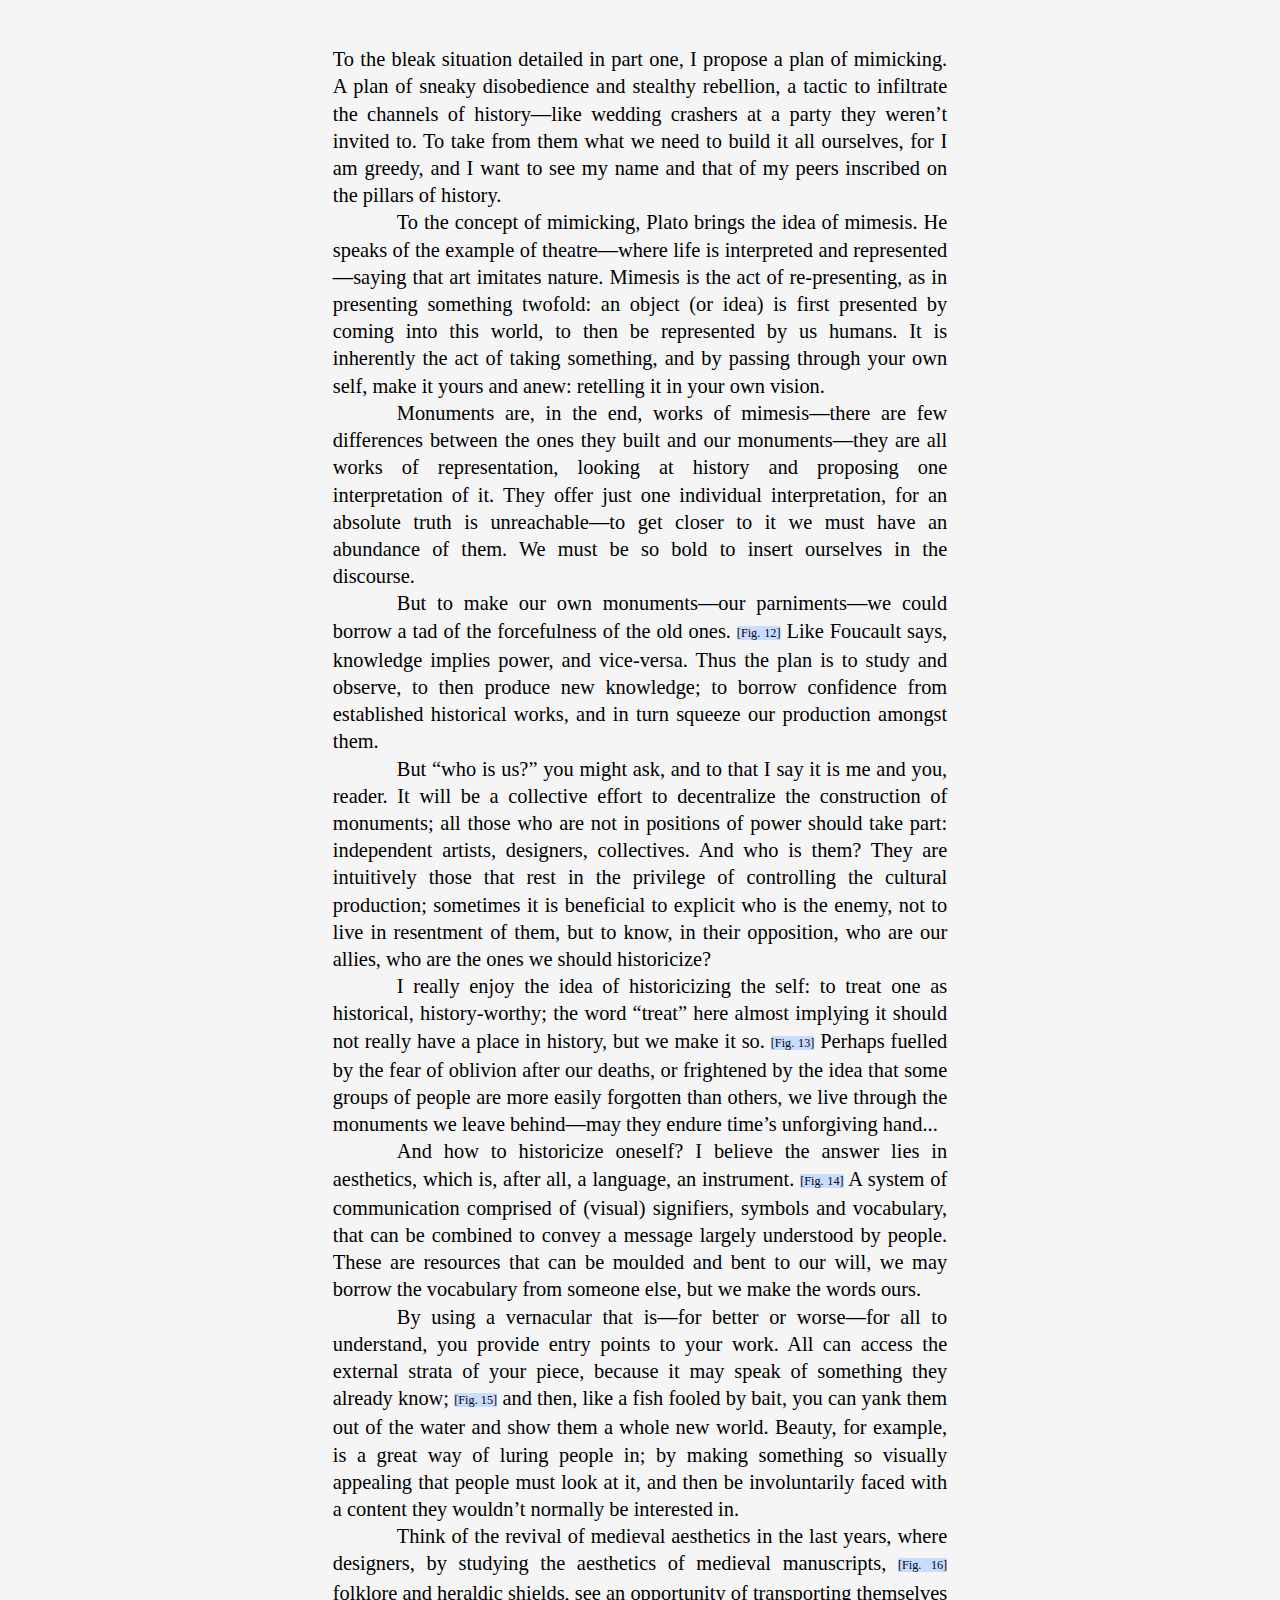
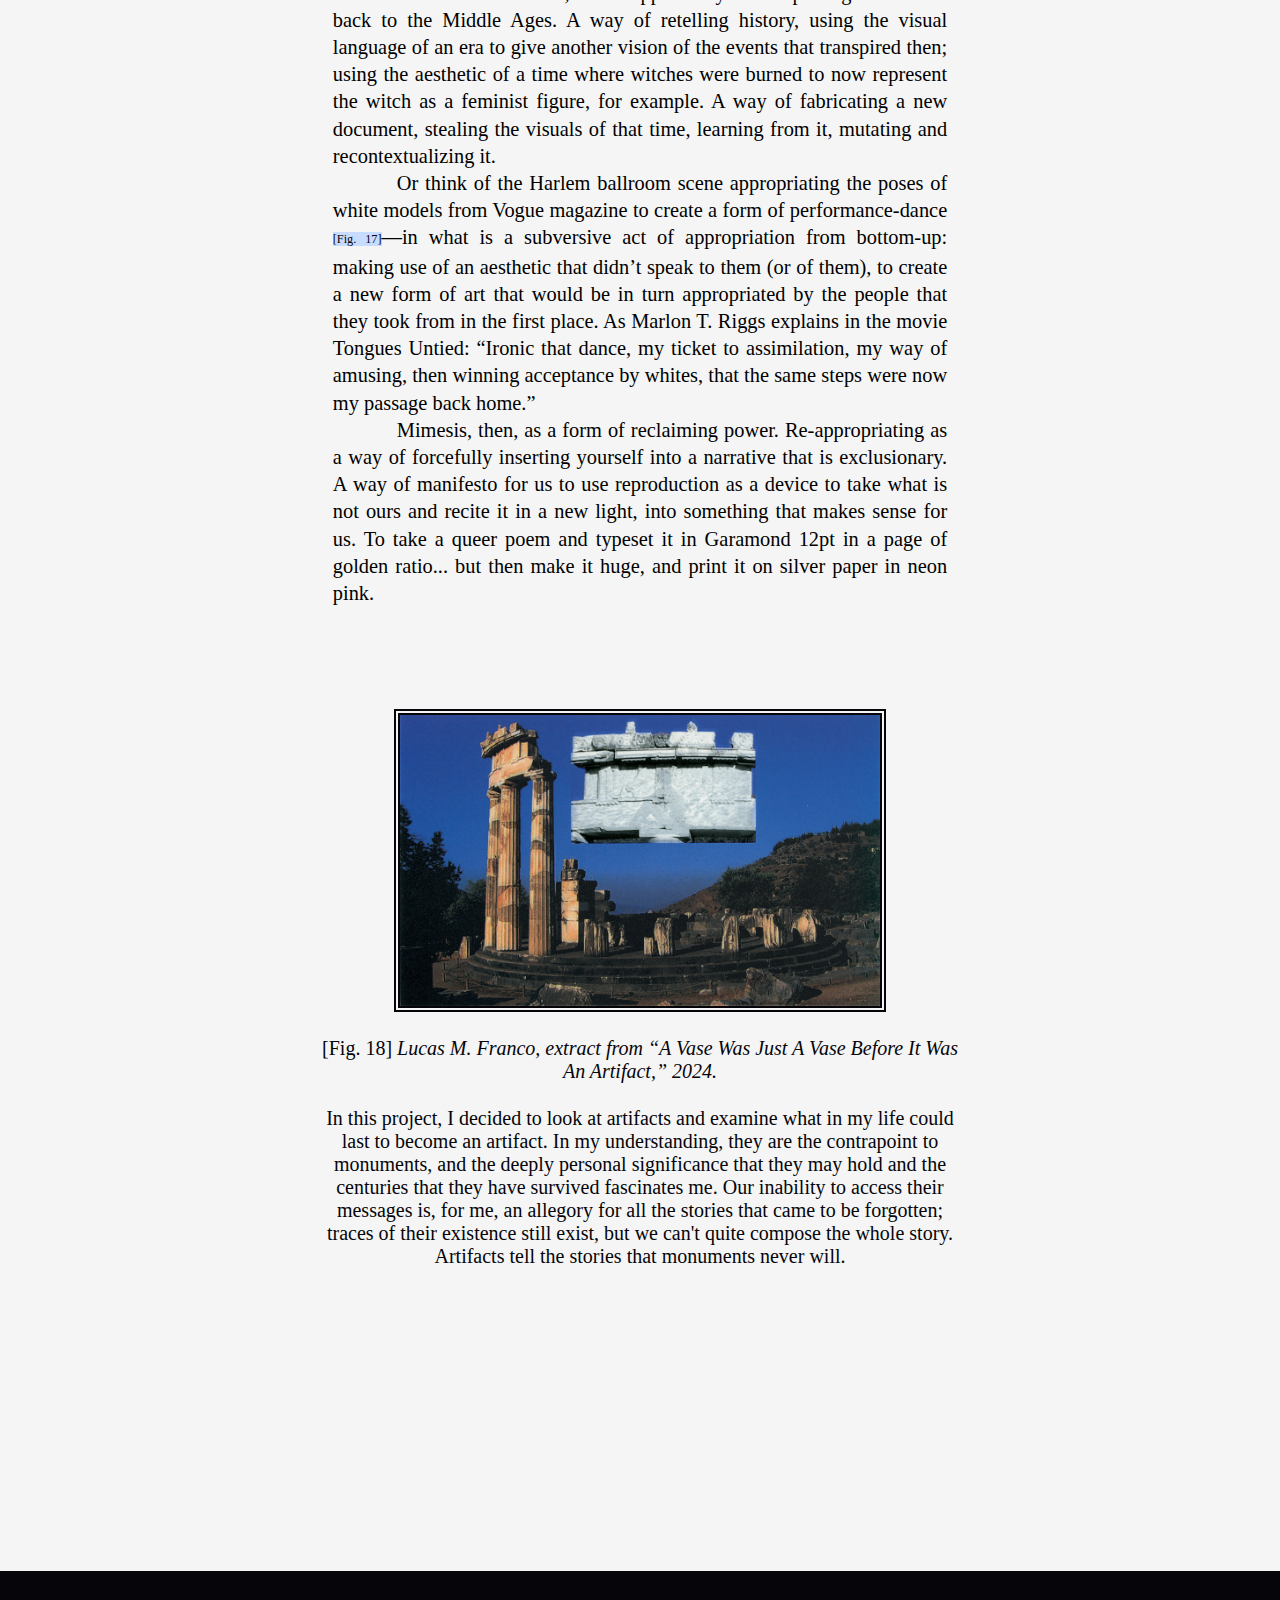
==== commit 7123e507: "com" ====
--- a/index.htm
+++ b/index.htm
@@ -794,10 +794,10 @@
 
 				David Wojnarowicz used self-portraiture as a way to monumentalize himself, allowing the viewer into his
 				life and even his death during the AIDS epidemic. Not only that, but he would also come to monumentalize
-				his dreaming lover along side his references and inspirations, such as Yukio Mishima's own self-portrait
+				his dreaming lover alongside his references and inspirations, such as Yukio Mishima's own self-portrait
 				dressed as St. Sebastian (see Fig. 10). This self-referential nature puts his personality on the
 				forefront of the
-				work, but I don't see this as a mere question of ego, rather a deeply political artist that understand
+				work, but it is not a mere question of ego, rather a deeply political artist that understand
 				himself as protagonist of his own expression but still part of a bigger collective movement.
 
 			</p>
--- a/assets/css/style.css
+++ b/assets/css/style.css
@@ -611,16 +611,21 @@
   .landing_page {
 
     padding: 5%;
-    padding-top: 13%;
-    top: 20vh;
-
-  }
+    padding-top: 5%;
+  }
+
+  #chaptertwo_opening {
+    padding: 5%;
+padding-top: 25%;
+text-align: justify;
+    }
 
   .font_landing {
-    font-size: calc((var(--font-size)* 2));
+    font-size: calc((var(--font-size)* 4));
     color: var(--color-dark);
-    text-align: center;
-  }
+    text-align: right;
+    line-height: 3.5rem;
+    }
 
   #caption {
 
@@ -661,6 +666,21 @@
     position: relative;
   }
 
+  .manual_paragraph {
+    margin: 4%;
+    text-align: left;
+    font-size: calc(var(--font-size)*1);
+    /* text-indent: 1em; */
+    margin-top: 3%;
+    margin-bottom: 3%;
+  
+  }
+
+  #manual_title {
+    font-size: calc(var(--font-size)*1.3);
+    text-align: center;
+    }
+
   #chaptertwo {
     padding-left: 5%;
     padding-right: 5%;
@@ -669,6 +689,7 @@
   #chaptertwo_paragraph {
 
     line-height: 1.3rem;
+    text-indent: 1.5rem;
     font-size: calc(var(--font-size)* 1);
   }
 
@@ -683,6 +704,12 @@
 
     width: 70%;
 
+  }
+
+  .image_opening {
+
+    width: 80%;
+  
   }
 
   .caption {
@@ -746,8 +773,19 @@
     padding-right: 5%;
   }
 
+  #david {
+
+    padding: 1% 10% 0% 10%;
+    position: sticky;
+  
+  
+  }
+
   #david_container {
-    width: 95%;
+    width: 80%;
+    margin: 0 auto;
+
+
     margin-top: 5%;
 
     display: block;
@@ -765,17 +803,56 @@
     margin-top: 1%;
     margin-left: 0%;
     margin-right: 0%;
-    text-align: center;
+    text-align: justify;
   }
 
   #text_conclusion {
 
     color: var(--color-light);
-    font-size: calc(var(--font-size)*0.7);
+    font-size: calc(var(--font-size)*1);
   
     text-align: justify;
   }
 
+  #inscribed {
+
+    position: relative;
+    height: auto;
+    z-index: 3;
+  
+  }
+
+  #conclusion_opening {
+
+    position: relative;
+    height: auto;
+    z-index: 3;
+  }
+
+  #thank {
+    z-index: 3;
+    height: auto;
+
+    position: relative;
+  }
+
+  .opening {
+
+
+
+    padding: 5%;
+    padding-top: 30%;
+
+
+    text-align: justify;
+  }
+
+  .manual_intro_paragraph {
+
+    margin-left: 5%;
+    margin-right: 5%;
+    text-align: center;
+  }
   /* utility classes, mobile */
 
   .desktop-only {
@@ -788,23 +865,7 @@
 
 
 
-  .opening {
-
-
-
-    padding: 5%;
-    padding-top: 40%;
-
-
-    text-align: justify;
-  }
-
-  .manual_intro_paragraph {
-
-    margin-left: 5%;
-    margin-right: 5%;
-
-  }
+ 
 
 
   /* use this query to apply style changes to smaller smartphones sizes (like an iPhone 5S or SE 2016), max size of 339px */
